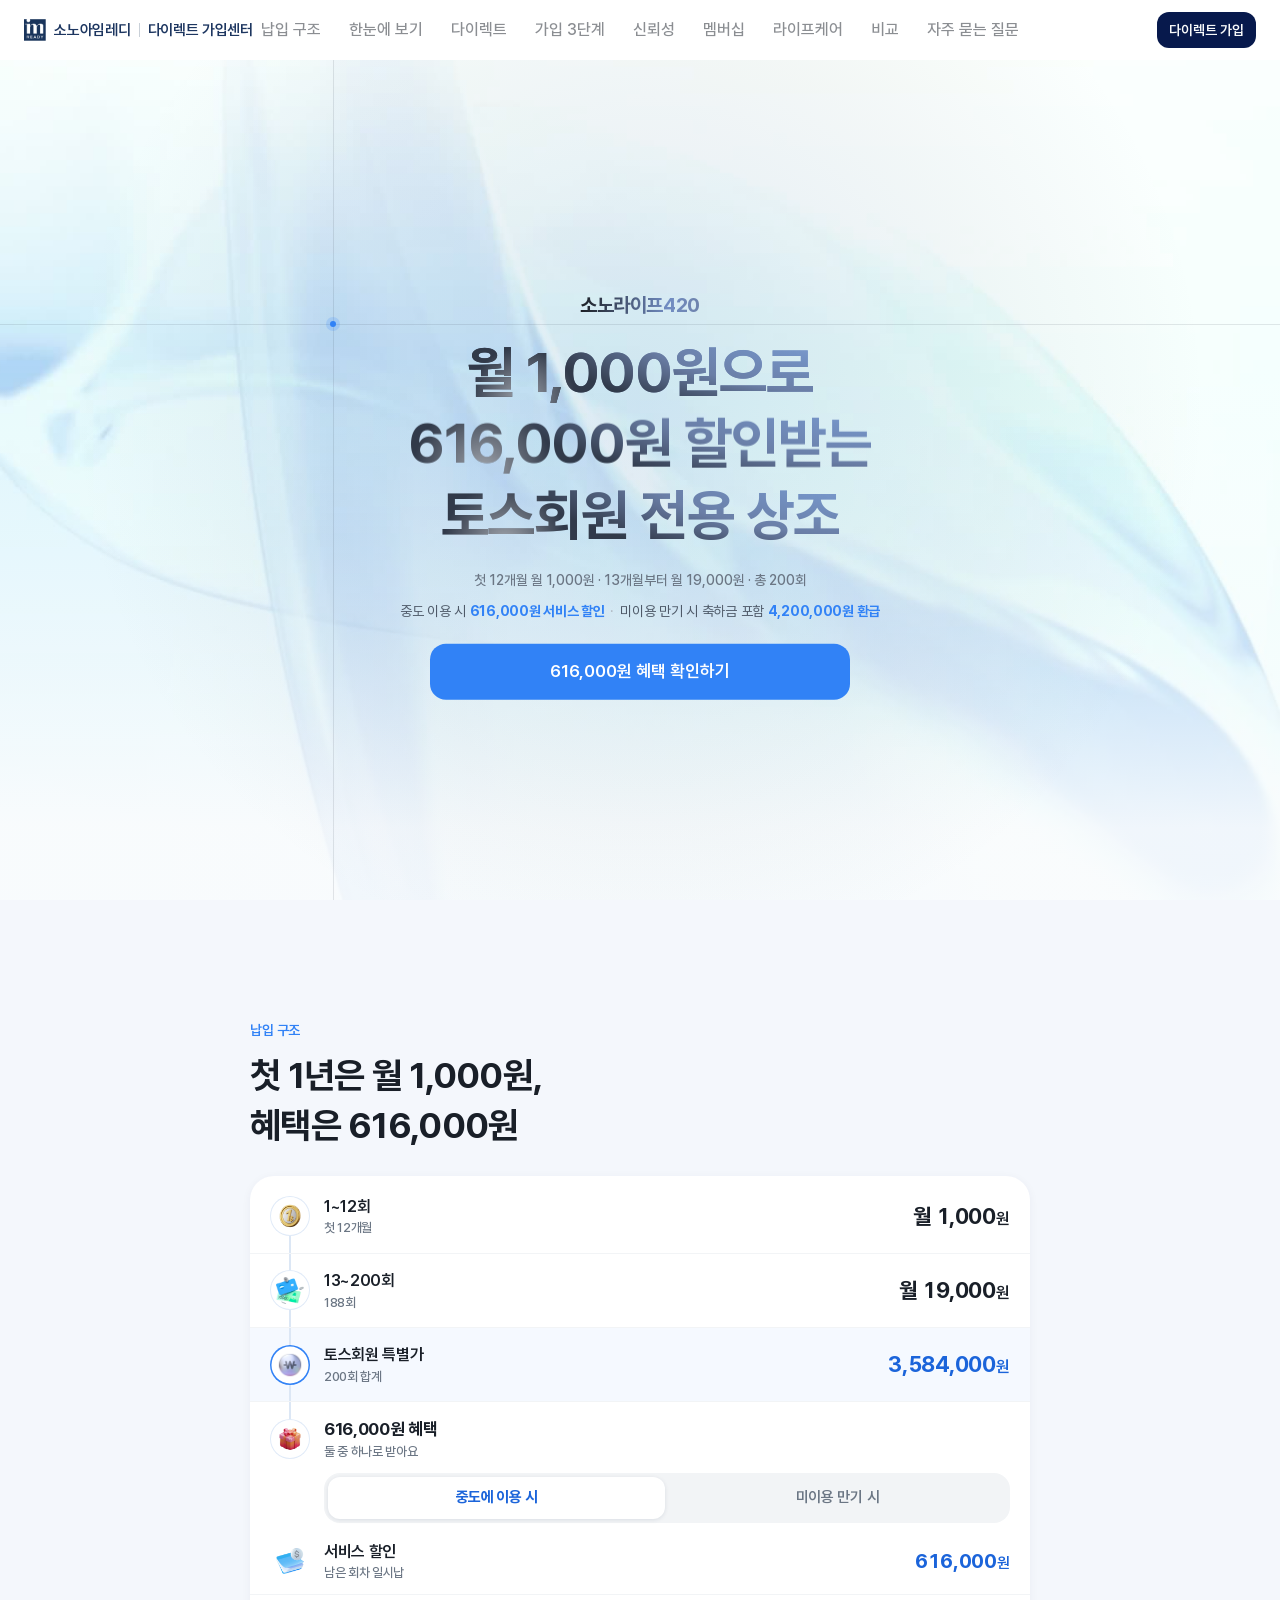
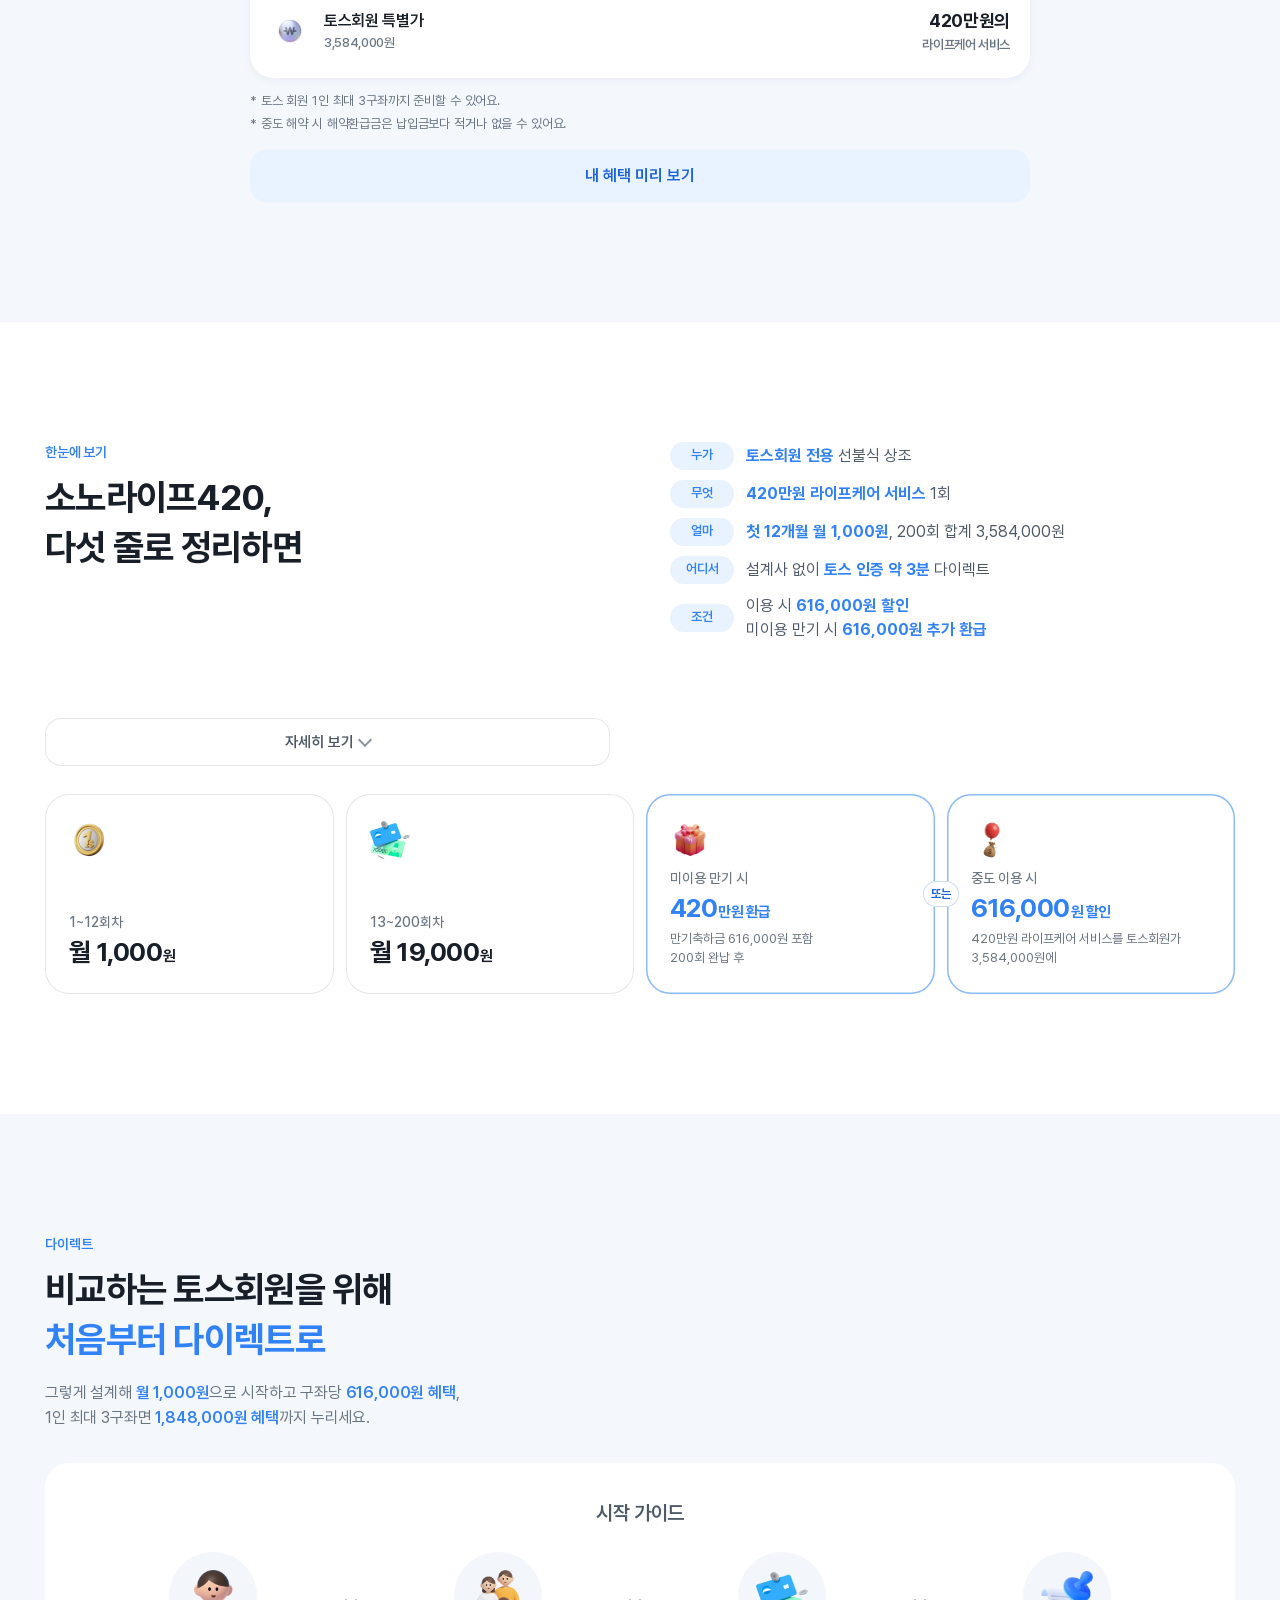
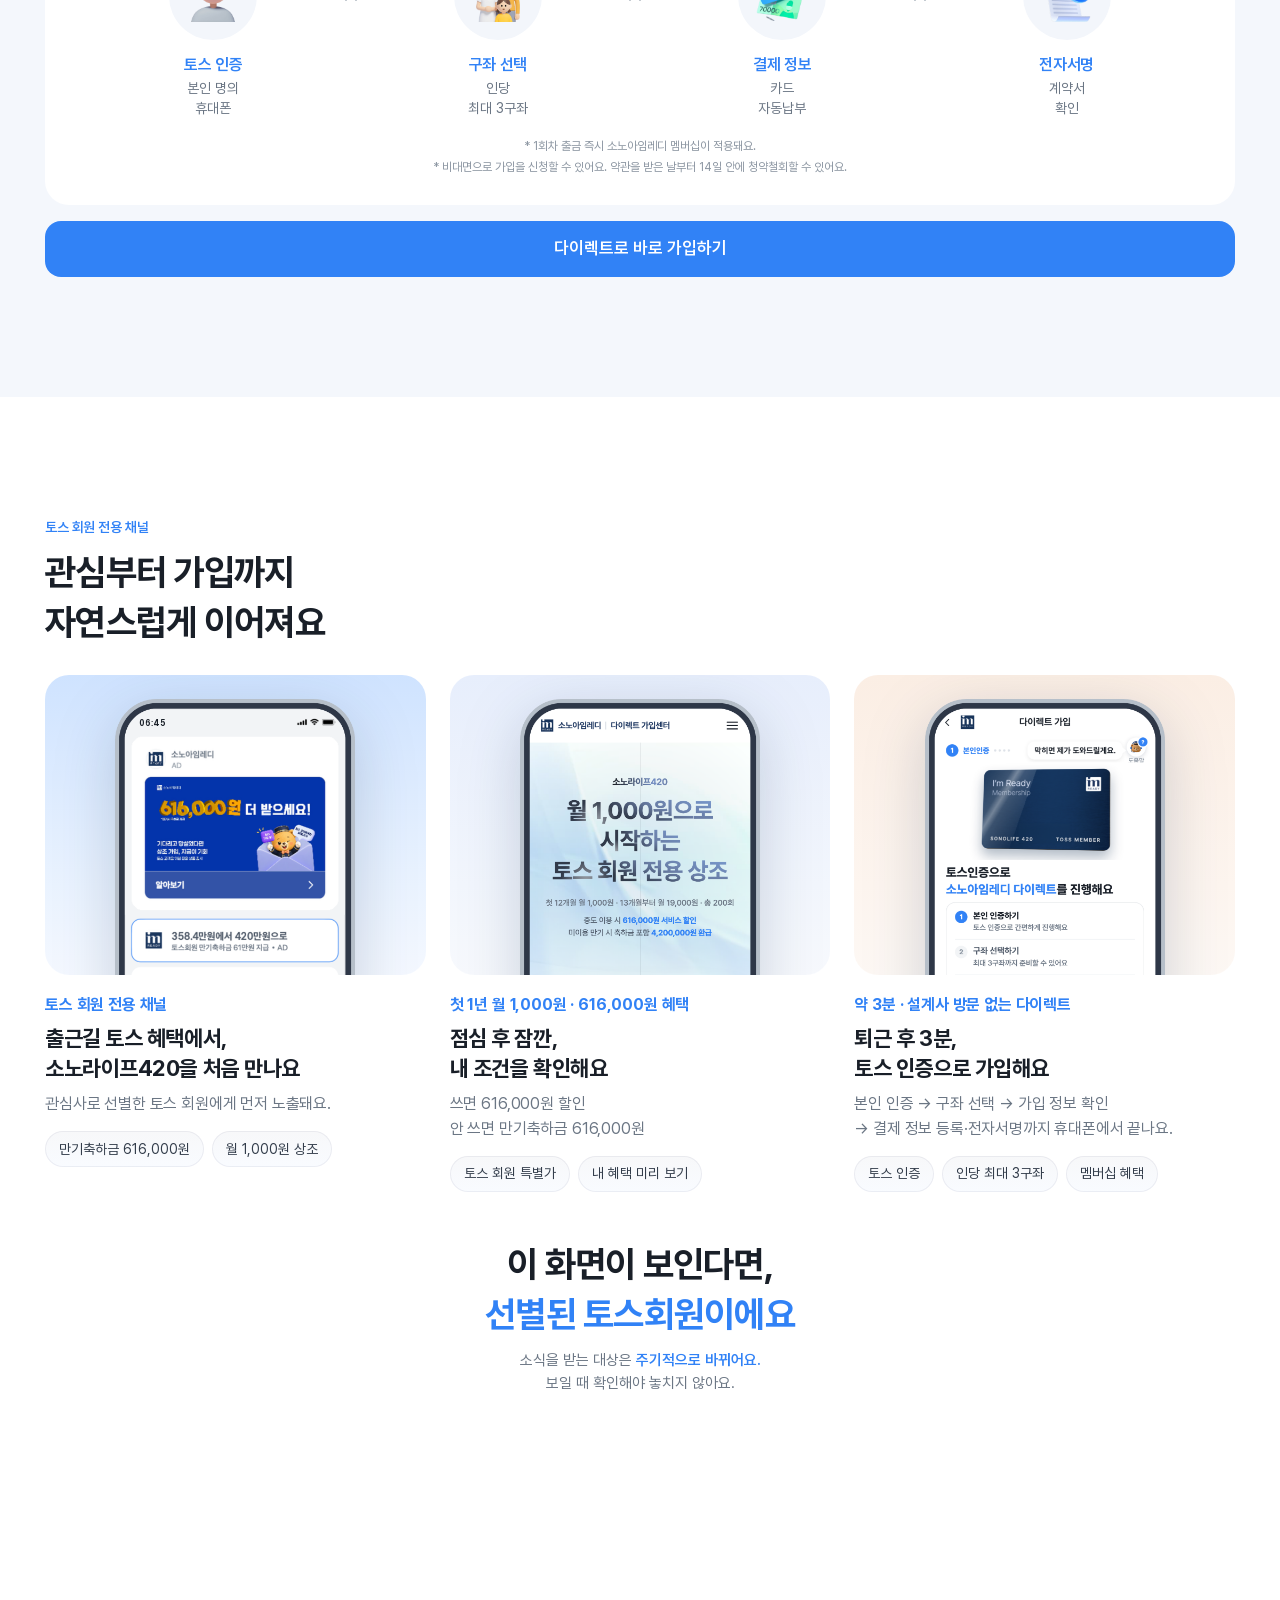
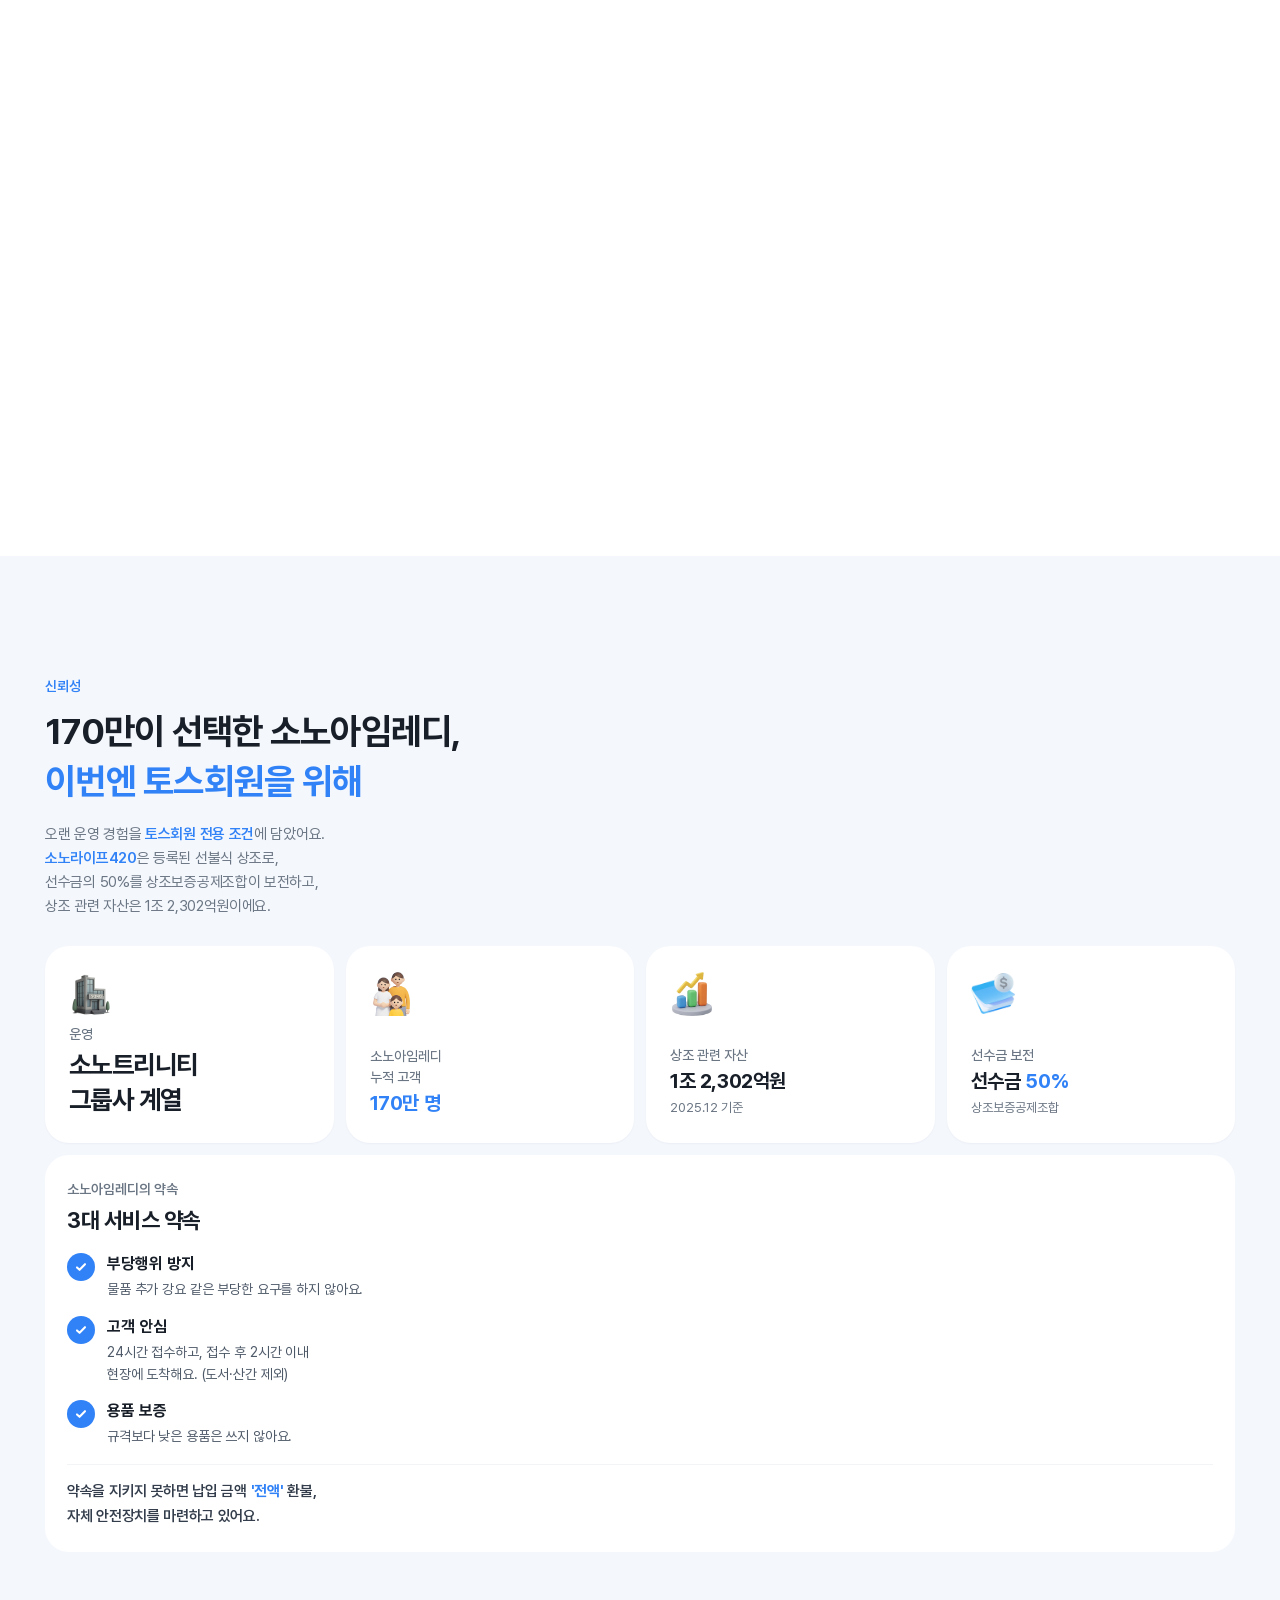
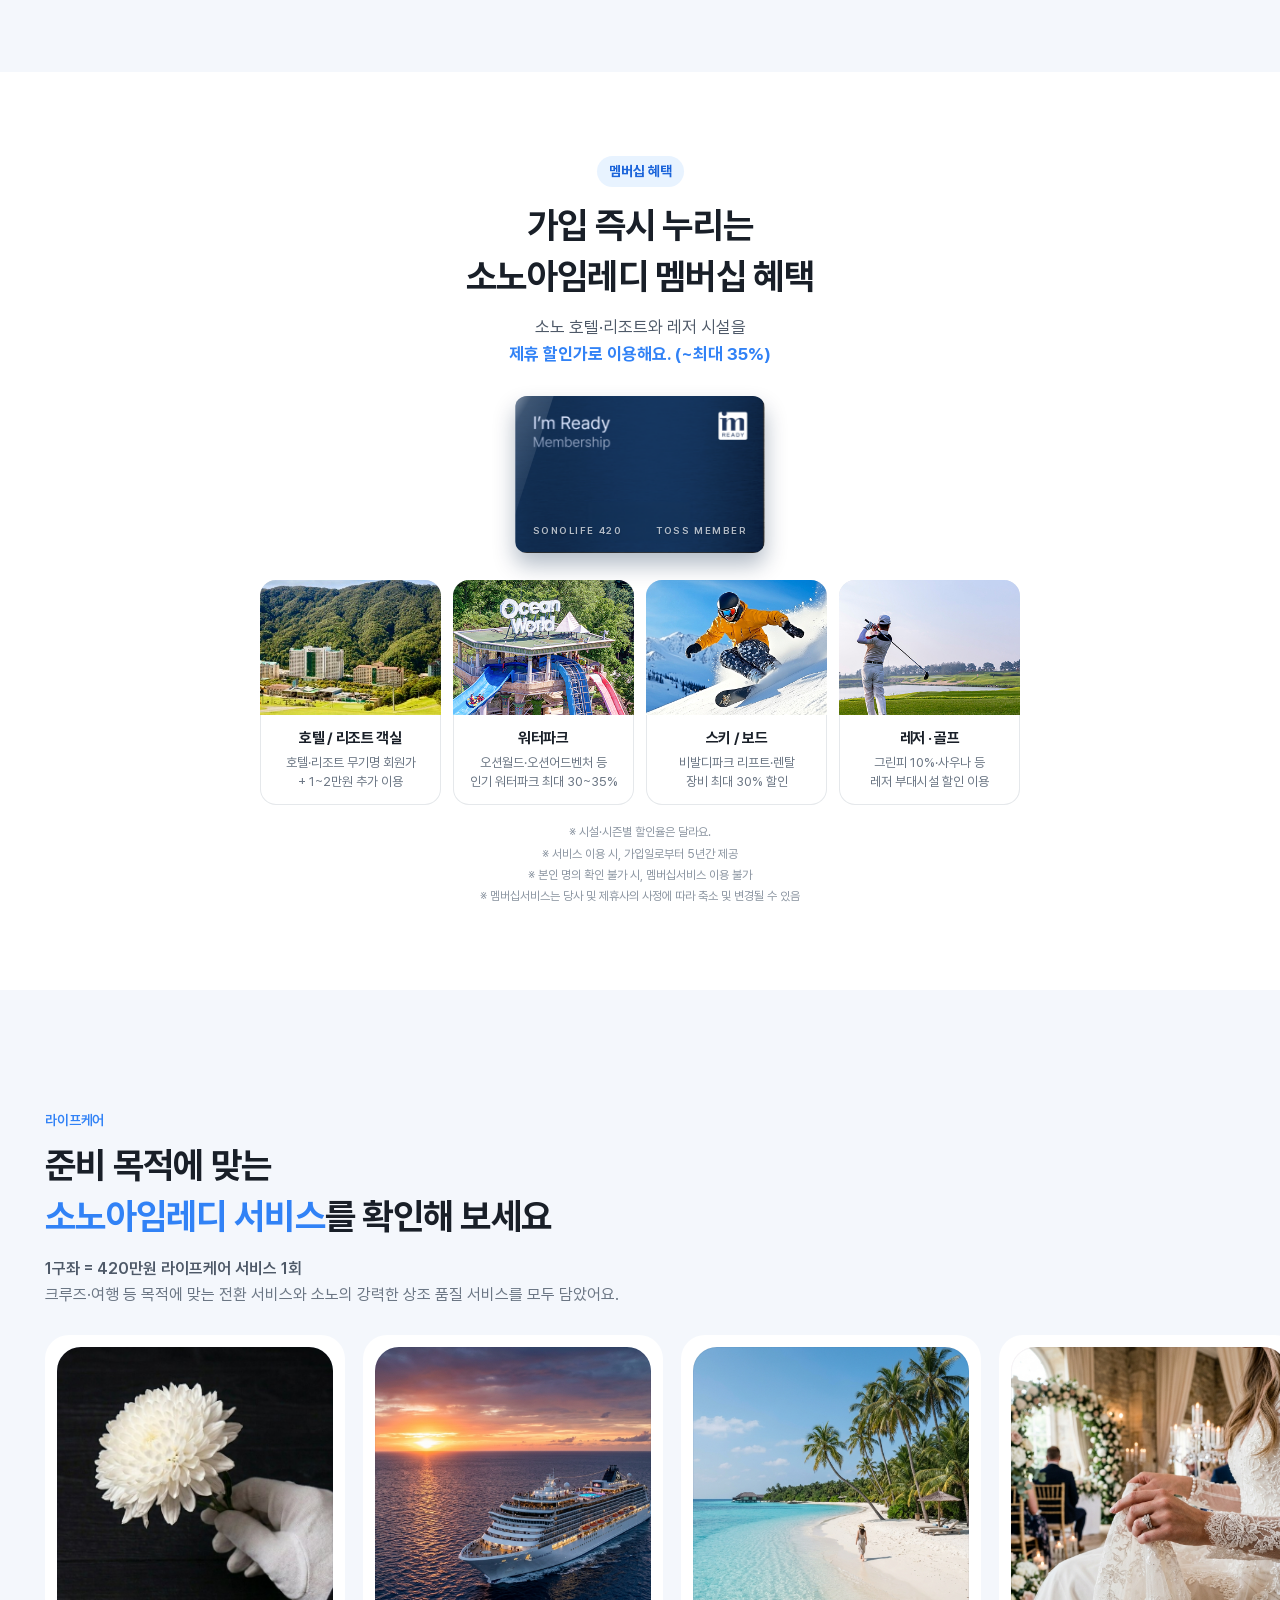
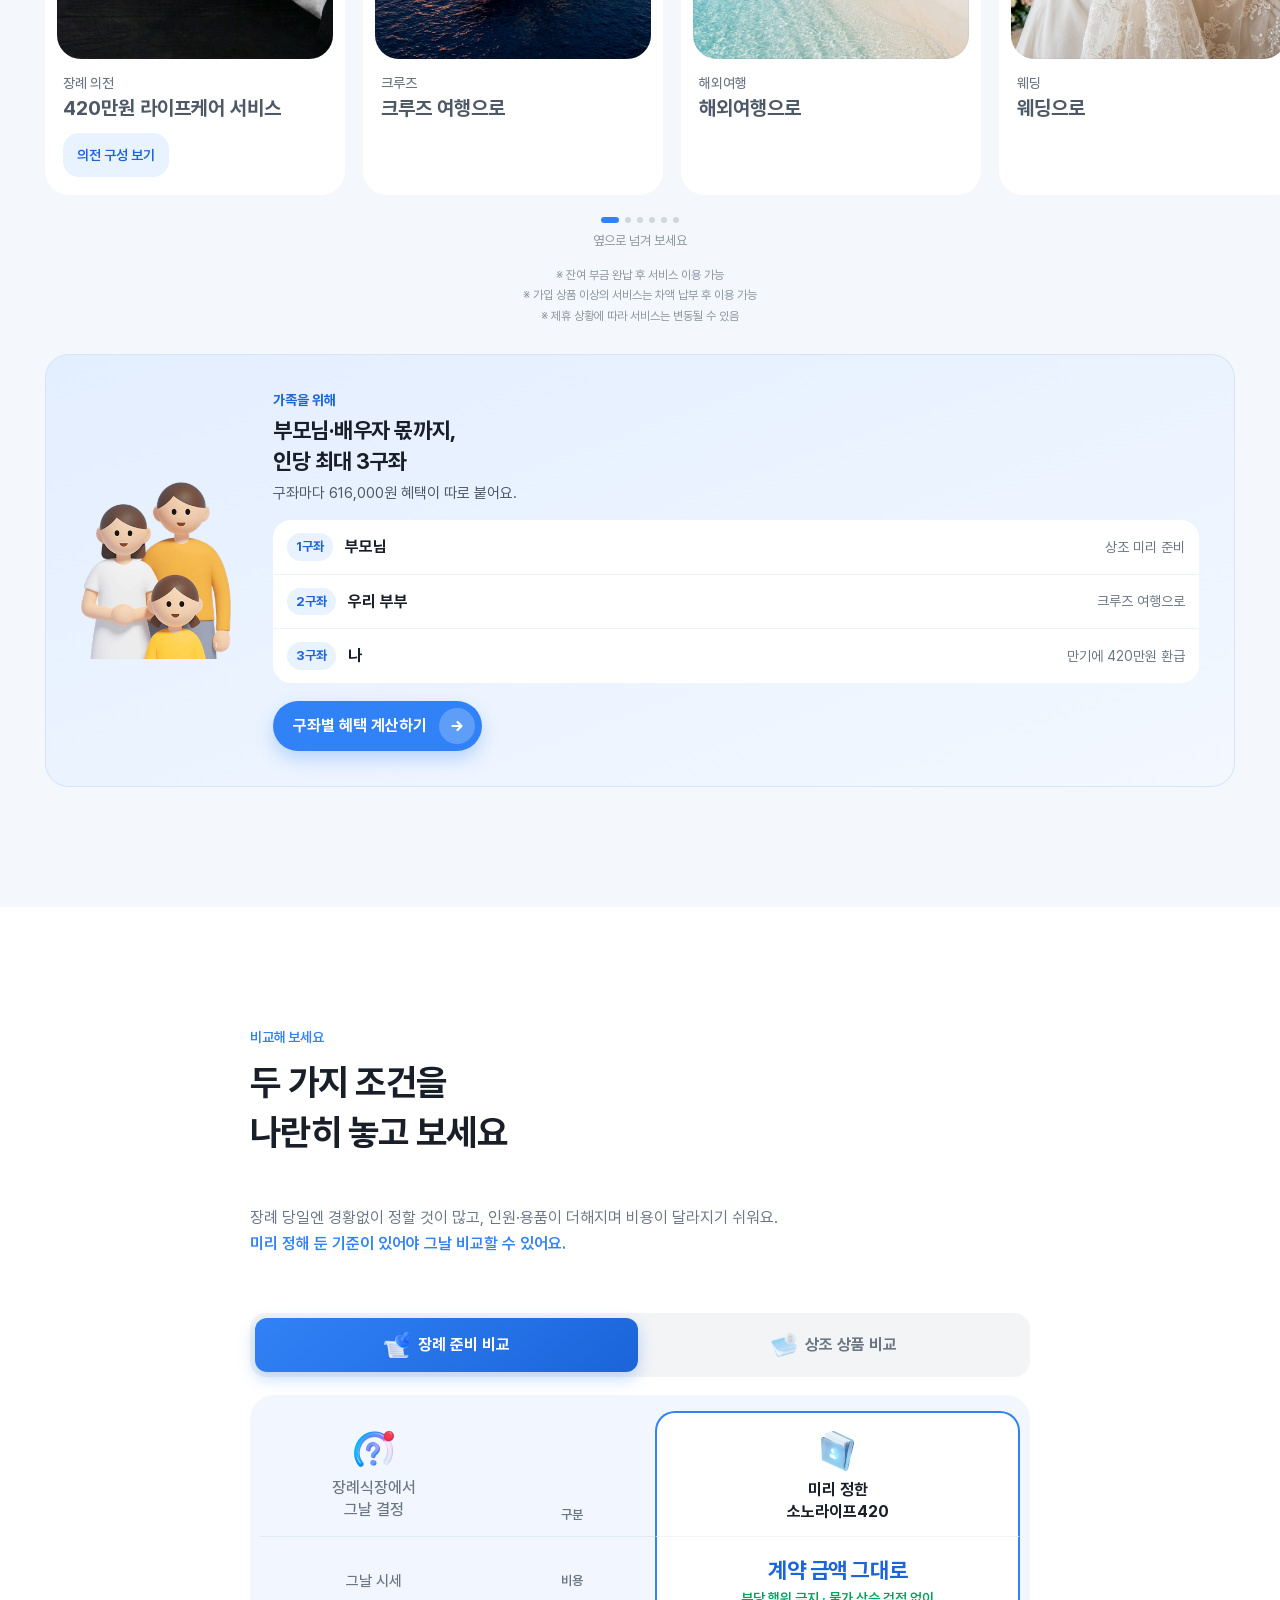
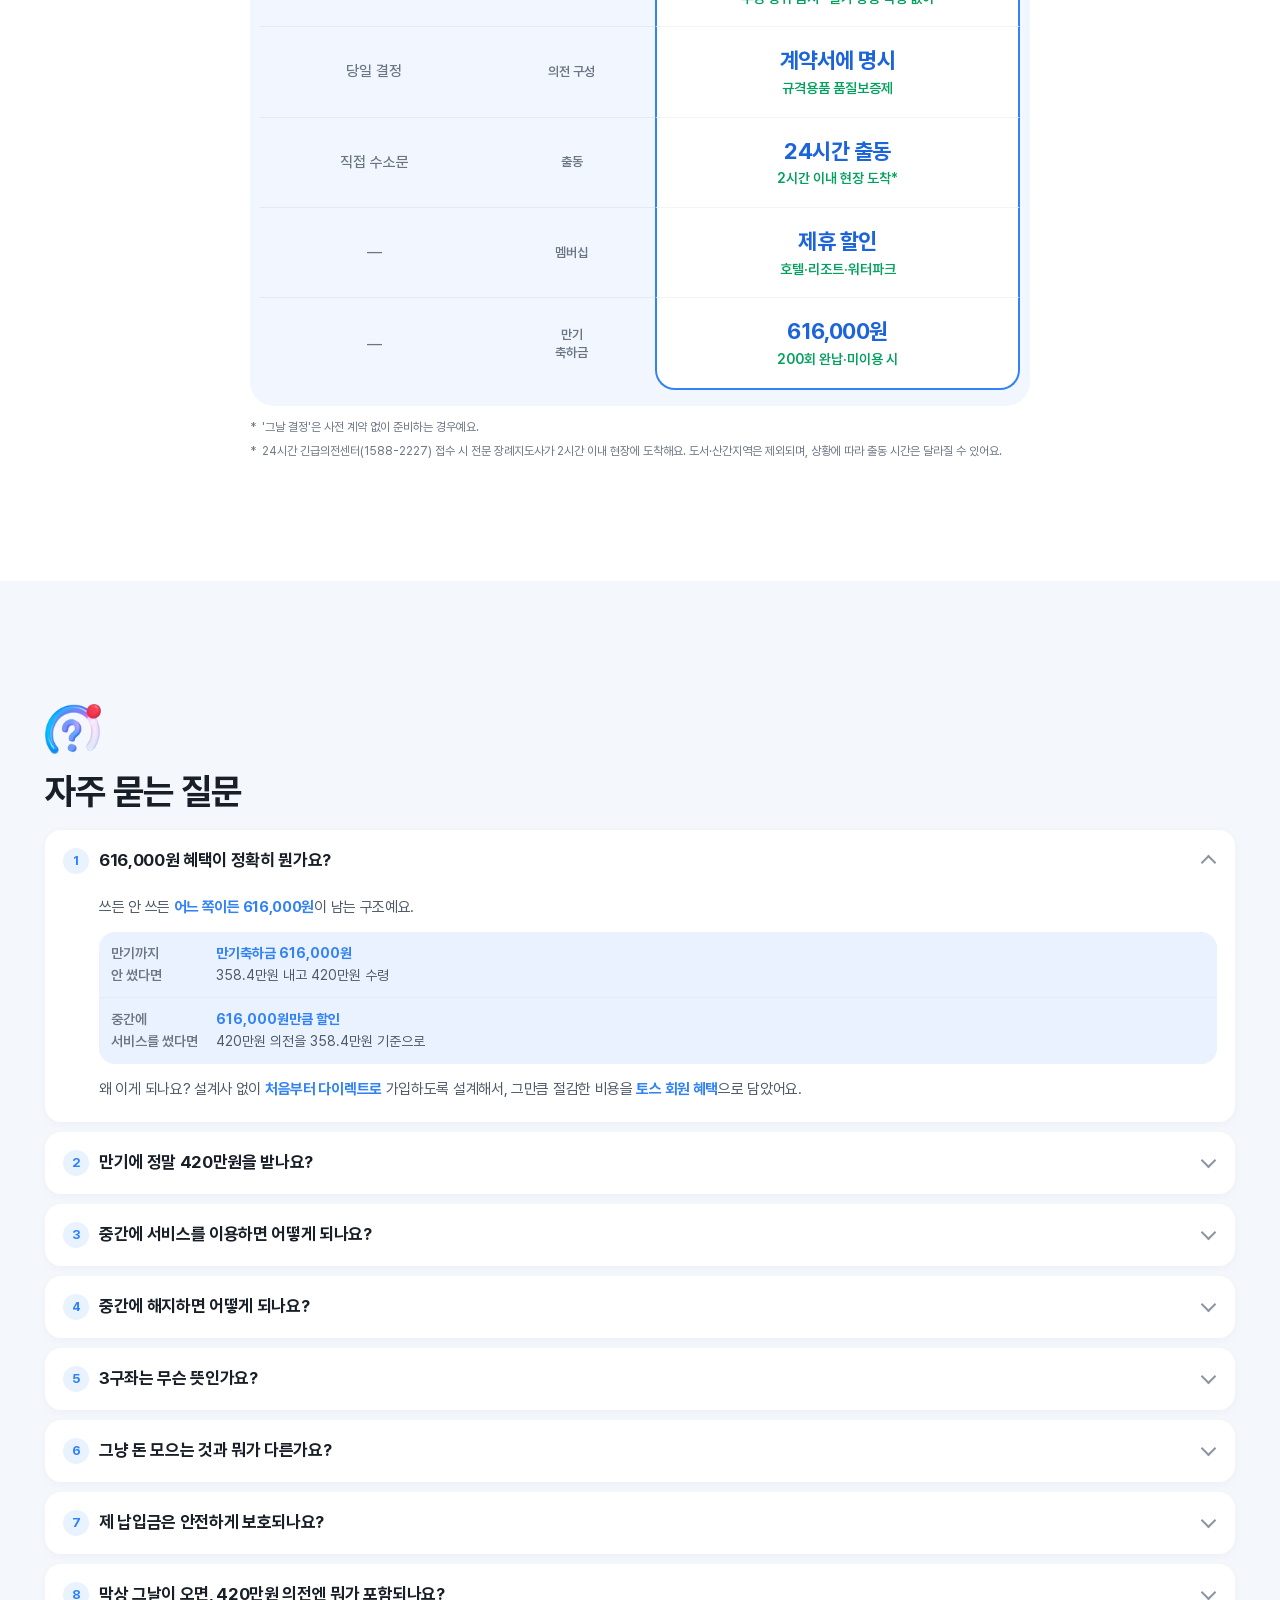
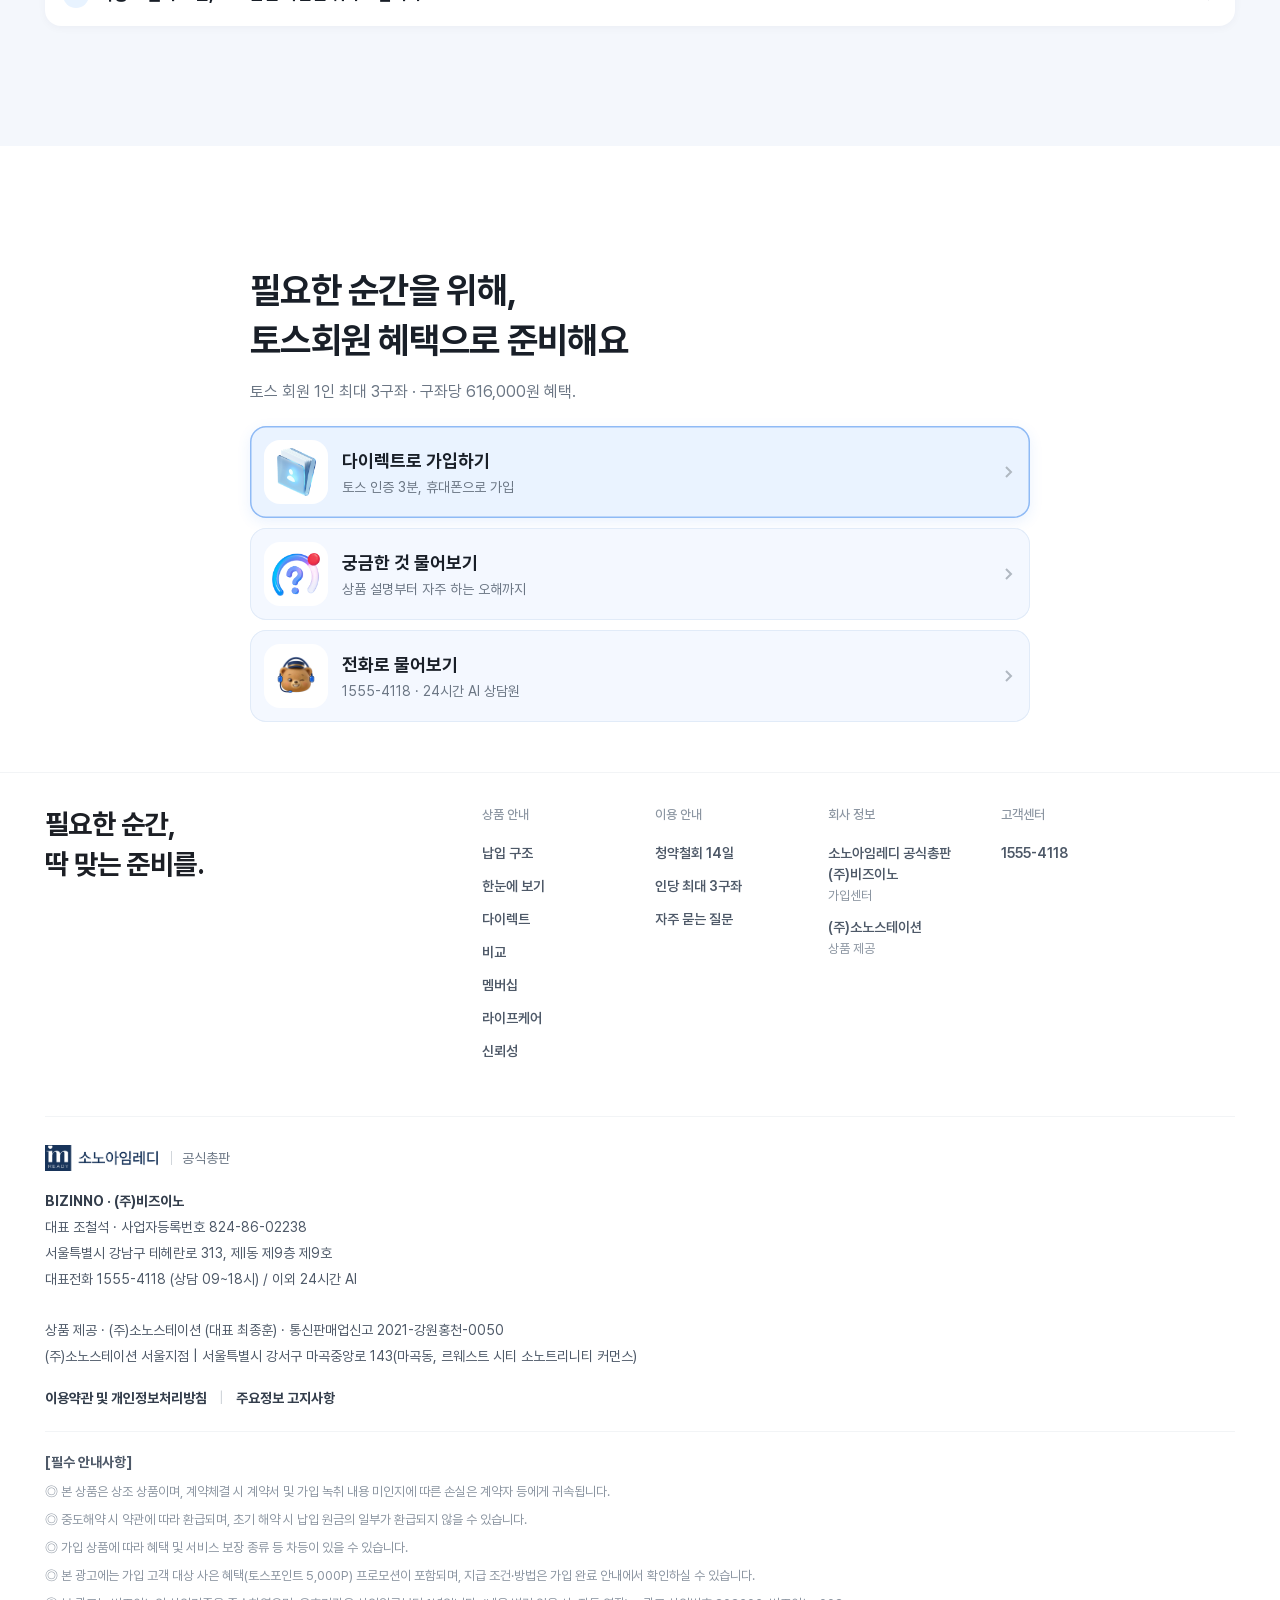
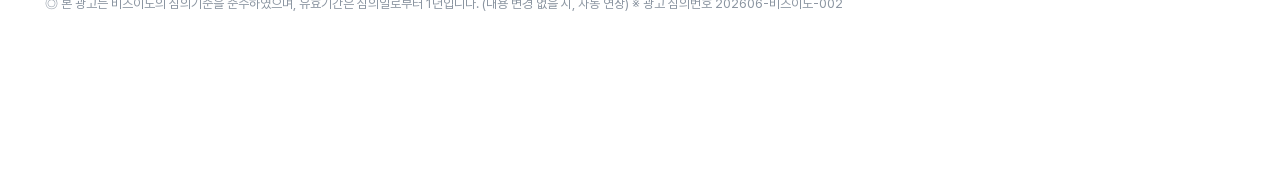
==== f/index.html @ 94752b71 "board: 법인 표기 (주)비즈이노로 정정" ====
<!DOCTYPE html>
<html lang="ko">
<head>
<meta charset="utf-8">
<meta name="viewport" content="width=device-width, initial-scale=1, viewport-fit=cover">
<title>월 1,000원으로 시작하는 토스 회원 전용 상조 | 소노라이프420</title>
<meta name="description" content="상품 금액 4,200,000원을 토스 회원 전용가 3,584,000원(200회 합계)으로. 첫 12개월 월 1,000원, 13개월부터 월 19,000원(188회), 총 200회. 서비스 이용 시 420만원 라이프케어 서비스, 200회 완납 후 미이용 만기 시 만기축하금 616,000원(구좌당). 소노트리니티그룹사 계열 소노아임레디.">
<meta property="og:type" content="website">
<meta property="og:locale" content="ko_KR">
<meta property="og:site_name" content="소노라이프420">
<meta property="og:title" content="월 1,000원으로 시작하는 토스 회원 전용 상조 | 소노라이프420">
<meta property="og:description" content="첫 12개월 월 1,000원, 13개월부터 월 19,000원(188회). 총 200회, 토스 회원 전용가 3,584,000원(200회 합계). 서비스 이용 시 420만원 라이프케어, 200회 완납 후 미이용 만기 시 616,000원 축하금(구좌당).">
<meta property="og:image" content="assets/hero_poster.jpg">
<meta name="theme-color" content="#ffffff">
<link rel="preload" href="assets/fonts/font-r.woff2" as="font" type="font/woff2" crossorigin>
<link rel="preload" href="assets/fonts/font-b.woff2" as="font" type="font/woff2" crossorigin>
<link rel="preload" href="assets/hero_poster.jpg" as="image" fetchpriority="high">
<script type="application/ld+json">{
 "@context": "https://schema.org",
 "@graph": [
  {
   "@type": "Organization",
   "name": "(주)비즈이노",
   "alternateName": "소노아임레디 공식총판",
   "telephone": "+82-1555-4118"
  },
  {
   "@type": "Product",
   "name": "소노라이프420",
   "brand": {
    "@type": "Brand",
    "name": "소노아임레디"
   },
   "category": "선불식 상조 서비스",
   "description": "토스 회원 전용 비대면 다이렉트 상조. 상품 금액 4,200,000원, 토스 회원 전용가 3,584,000원(200회 합계, 첫 12개월 월 1,000원, 13개월부터 월 19,000원 188회, 총 200회). 서비스 이용 시 420만원 라이프케어 서비스, 200회 완납 후 미이용 만기 시 만기축하금 616,000원(구좌당)."
  },
  {
   "@type": "FAQPage",
   "mainEntity": [
    {
     "@type": "Question",
     "name": "616,000원 혜택이 정확히 뭔가요?",
     "acceptedAnswer": {
      "@type": "Answer",
      "text": "쓰든 안 쓰든 어느 쪽이든 616,000원 이 남는 구조예요. 만기까지 안 썼다면 만기축하금 616,000원 358.4만원 내고 420만원 수령 중간에 서비스를 썼다면 616,000원만큼 할인 420만원 의전을 358.4만원 기준으로 왜 이게 되나요? 설계사 없이 처음부터 다이렉트로 가입하도록 설계해서, 그만큼 절감한 비용을 토스 회원 혜택 으로 담았어요."
     }
    },
    {
     "@type": "Question",
     "name": "만기에 정말 420만원을 받나요?",
     "acceptedAnswer": {
      "@type": "Answer",
      "text": "200개월 만기 시 실납입 358만 4천원 → 420만원 이 약관에 명시된 금액이에요. 서비스 미사용 시 만기에 420만원 그대로 돌려받습니다. 첫 12개월 월 1,000원 이후 188개월 월 19,000원 실제 납입액 358만 4천원 만기 수령액 420만원"
     }
    },
    {
     "@type": "Question",
     "name": "중간에 서비스를 이용하면 어떻게 되나요?",
     "acceptedAnswer": {
      "@type": "Answer",
      "text": "토스 회원 전용가 3,584,000원 의 남은 회차를 일시납하고 420만원 라이프케어 서비스 를 그대로 이용해요. 필요에 맞게 크루즈·해외여행 등으로도 전환 할 수 있어요."
     }
    },
    {
     "@type": "Question",
     "name": "중간에 해지하면 어떻게 되나요?",
     "acceptedAnswer": {
      "@type": "Answer",
      "text": "약관 받은 날부터 14일 안에 청약철회 할 수 있어요. 그 뒤 해약하면 약관의 해약환급금 기준을 따르고, 해약환급금이 납입금보다 적거나 초기 에는 없을 수도 있어요."
     }
    },
    {
     "@type": "Question",
     "name": "3구좌는 무슨 뜻인가요?",
     "acceptedAnswer": {
      "@type": "Answer",
      "text": "토스 회원 1인이 최대 3구좌 까지 준비할 수 있어요. 1구좌마다 420만원 라이프케어 서비스 1회 , 미이용 만기 시 축하금 포함 420만원 환급 이에요. 1구좌 부모님 장례 서비스로 이용 2구좌 부부 크루즈 여행으로 전환 3구좌 만기까지 쓸 일이 없다면? 만기 420만원 환급 선택 본인·배우자·직계존비속·회원이 지정한 분이 이용할 수 있고, 가족·지인에게 자유롭게 양도 할 수 있어요."
     }
    },
    {
     "@type": "Question",
     "name": "그냥 돈 모으는 것과 뭐가 다른가요?",
     "acceptedAnswer": {
      "@type": "Answer",
      "text": "돈만 모으면 그날에 돈만 남아요. 소노아임레디는 막상 그날이 오면 장례지도사가 출동해 진행을 함께 맡고 , 납입액은 만기에 420만원으로 돌아옵니다. 핵심은 돌려받는 금액이 아니라 언제 올지 모르는 미래에 대한 준비 예요. 차곡차곡 모으면서 만기 때 돌려받을 수도 있고, 그 사이 갑자기 장례가 찾아올 경우 미리 준비한 서비스로 해결할 수 있다는 점이 가장 큰 차이입니다."
     }
    },
    {
     "@type": "Question",
     "name": "제 납입금은 안전하게 보호되나요?",
     "acceptedAnswer": {
      "@type": "Answer",
      "text": "비발디파크·오션월드 를 보유한 국내 대표 레저기업 소노트리니티그룹 의 서비스 노하우를 바탕으로 설립된 소노스테이션은, 현재 170만 명이 선택한 토탈 라이프케어 서비스 브랜드 '소노아임레디'를 운영하고 있어요. 소노아임레디 상품을 가입하면 소노아임레디 멤버십 혜택 을 제공받으실 수 있어요. 납입금은 상조보증공제조합이 선수금의 50% 를 보전하고, 상조 관련 자산은 1조 2,302억원 이에요."
     }
    },
    {
     "@type": "Question",
     "name": "막상 그날이 오면, 420만원 의전엔 뭐가 포함되나요?",
     "acceptedAnswer": {
      "@type": "Answer",
      "text": "1588-2227 (24시 장례 접수센터) 로 전화 한 통이면 돼요. 전문 장례지도사가 2시간 이내 출동 해 의전 도우미와 함께 진행을 맡아요. 경황 없을 때 절차를 대신 정리 해 드려요. 장례에 필요한 인력·용품·차량이 기본 포함 이에요. 인력 장례지도사 (진행 1명, 입관지원 1명) · 도우미 4명 · 승무원 2명 관·수의 오동나무 45mm · 대마 수의 차량 고인 전용 리무진 · 유가족 버스 왕복 200km 빈소·입관 용품 일체 · 현대식 상복 10벌 · 일회용품 150인분 따로 준비하러 다닐 일이 없게 구성돼 있어요. 장례식장 대여료·식대·화장 비용은 별도예요. 이용 시기에 따라 일부 구 성은 달라질 수 있어요."
     }
    }
   ]
  }
 ]
}</script>
<style>
@font-face{font-family:Pretendard;font-weight:400;font-display:swap;src:local("Pretendard Regular"),local("Pretendard-Regular"),url(assets/fonts/font-r.woff2) format("woff2")}
@font-face{font-family:Pretendard;font-weight:500;font-display:swap;src:local("Pretendard Medium"),local("Pretendard-Medium"),url(assets/fonts/font-m.woff2) format("woff2")}
@font-face{font-family:Pretendard;font-weight:600;font-display:swap;src:local("Pretendard SemiBold"),local("Pretendard-SemiBold"),url(assets/fonts/font-sb.woff2) format("woff2")}
@font-face{font-family:Pretendard;font-weight:700;font-display:swap;src:local("Pretendard Bold"),local("Pretendard-Bold"),url(assets/fonts/font-b.woff2) format("woff2")}
:root{
  --bg:#ffffff; --band:#f5f5f5; --hero:#fcfcfd; --card:#f2f4f7; --line:#e5e8eb; --line2:#f2f4f6;
  --t0:#212529; --t1:#1a1f29; --t1d:#1c1f25; --t2:#333d4b; --t2b:#333840; --t3:#727780; --t4:#6b7684; --t5:#191f28; --flink:#4e535c; --muted:#8b95a1;
  --blue:#3182f6; --blue2:#e8f3ff; --blue3:#f3f6fb; --navy:#022047; --navy2:#07194c;
  --pad:20px; --max:1190px;
  --h1:42px; --h2:32px; --h2s:24px; --h3:20px;
}
@property --gx{syntax:'<percentage>';inherits:false;initial-value:16%}
@property --gy{syntax:'<percentage>';inherits:false;initial-value:89%}
*{box-sizing:border-box;margin:0;padding:0}
html{scroll-behavior:smooth;-webkit-text-size-adjust:none}
body{font-family:Pretendard,"Apple SD Gothic Neo","Noto Sans KR",sans-serif;background:var(--bg);color:var(--t0);font-size:16px;line-height:1.5;letter-spacing:0;word-break:keep-all;overflow-x:hidden}
img{display:block;max-width:100.0%;height:auto}
a{color:inherit;text-decoration:none}
button,input,select{font:inherit;color:inherit;background:none;border:0}
button{cursor:pointer}
ul{list-style:none}
[hidden]{display:none!important}
h1{font-size:var(--h1);line-height:1.28;letter-spacing:-0.02em;font-weight:700}
h2{font-size:var(--h2);line-height:1.4;letter-spacing:-0.02em;font-weight:700;color:rgba(26,31,41,.89)}
h2.g,.ttl.g{background:linear-gradient(92.78deg,#1c1f25 .77%,#69748b 136.56%);-webkit-background-clip:text;background-clip:text;color:transparent;width:fit-content}
.ttl{font-size:var(--h2);line-height:1.4;letter-spacing:-0.02em;font-weight:700;color:rgba(26,31,41,.89)}
h3{font-size:var(--h3);line-height:1.48;letter-spacing:-0.02em;font-weight:600;color:var(--t2)}
.wrap{padding:0 var(--pad);max-width:calc(var(--max) + var(--pad)*2);margin:0 auto}
.sub{color:var(--t3);font-size:16px}
.eyebrow{font-size:16px;font-weight:500;color:var(--t2);margin-bottom:12px}
.chip{display:inline-flex;align-items:center;font-size:14px;font-weight:500;letter-spacing:-0.01em;color:var(--t5);background:rgba(13,25,74,.04);border-radius:40px;padding:6px 12px}
.tag{display:inline-flex;align-items:center;height:38px;font-size:16px;color:var(--t0);border:1px solid rgba(7,25,76,.05);background:linear-gradient(rgba(7,25,76,.04),rgba(102,159,255,.04));backdrop-filter:blur(4px);-webkit-backdrop-filter:blur(4px);border-radius:52px;padding:0 10px}
.tags{display:flex;flex-wrap:wrap;gap:8px;margin-top:20px}
.def{margin-top:14px;font-size:16px;color:var(--t4);line-height:1.6;max-width:640px}
.def b{color:var(--t2);font-weight:600}
.fn{margin-top:14px;font-size:12px;color:var(--muted);line-height:1.6}
.axis{font-size:14px;font-weight:600;color:var(--blue);letter-spacing:-0.01em;margin-bottom:10px;display:flex;align-items:center;gap:8px}
.axis i{display:inline-grid;place-items:center;width:22px;height:22px;border-radius:50%;background:var(--blue2);font-size:12px;font-style:normal}
.btn{display:inline-flex;align-items:center;gap:10px;height:48px;padding:0 8px 0 18px;border-radius:136px;background:rgba(2,32,71,.05);border:1px solid rgba(0,23,51,.02);backdrop-filter:blur(10px);-webkit-backdrop-filter:blur(10px);color:rgba(2,9,19,.91);font-weight:600;font-size:16px;white-space:nowrap;transition:background-color .2s;cursor:pointer}
.btn:hover{background:rgba(0,27,55,.1)}
.btn .roll{position:relative;display:block;overflow:hidden;height:26px;line-height:26px}
.btn .roll .a,.btn .roll .b{display:block;transition:transform .35s cubic-bezier(.2,.7,.2,1),opacity .35s}
.btn .roll .b{position:absolute;inset:0;transform:translateY(16px);opacity:0}
.btn:hover .roll .a{transform:translateY(-16px);opacity:0}.btn:hover .roll .b{transform:none;opacity:1}
.btn .arr{width:32px;height:32px;border-radius:50%;background:var(--t5);display:grid;place-items:center;flex:0 0 32px}
.btn .arr svg{width:14px;height:14px}
.btn-sm{display:inline-flex;align-items:center;height:36px;padding:5px 12px;border-radius:12px;background:var(--navy2);color:#f9fafb;font-size:14px;font-weight:600;white-space:nowrap}
.link{display:inline-flex;align-items:center;gap:6px;font-size:15px;font-weight:600;color:var(--t2);height:48px;padding:0 6px}
.link svg{width:14px;height:14px}
.hd{position:fixed;top:0;left:0;right:0;height:60px;background:#fff;z-index:10000;transition:transform .3s,background-color .3s}
.hd .in{position:relative;height:60px;display:flex;align-items:center;justify-content:space-between;padding:0 12px 0 20px}
.hd .logo img{height:22px;width:auto}
.hd nav{display:none;position:absolute;left:50%;top:0;height:60px;transform:translateX(-50%);align-items:center;gap:28px}
.hd nav a{font-size:16px;font-weight:500;color:var(--t5);opacity:.5;transition:opacity .2s;white-space:nowrap}
.hd nav a:hover,.hd nav a.on{opacity:1}
.hd .right{display:flex;align-items:center;gap:8px}
.hd .btn-sm{display:none}
.burger{width:40px;height:40px;display:grid;place-items:center}
.burger span{display:block;width:20px;height:2px;background:var(--t5);border-radius:2px;position:relative}
.burger span::before,.burger span::after{content:"";position:absolute;left:0;width:20px;height:2px;background:var(--t5);border-radius:2px}
.burger span::before{top:-6px}.burger span::after{top:6px}
.menu{position:fixed;inset:0;background:rgba(255,255,255,.8);backdrop-filter:blur(20px);-webkit-backdrop-filter:blur(20px);z-index:9999;padding:84px var(--pad) 0;display:none}
.menu.open{display:block}
.menu a{display:flex;align-items:center;height:56px;padding:11px 0;font-size:24px;font-weight:600;color:var(--t5)}
.menu .btn-sm{display:inline-flex;margin-top:24px}
.hero{position:relative;height:100vh;height:100svh;min-height:720px;background:var(--hero);overflow:hidden;text-align:center}
.hero .bg{position:absolute;inset:0;z-index:0}
.hero .bg img,.hero .bg video{position:absolute;inset:0;width:100.0%;height:100.0%;object-fit:cover;object-position:50% 45%}
.hero .bg video{z-index:1}
.hero .bg::after{content:"";position:absolute;inset:0;z-index:2;background:radial-gradient(circle at 50% 45%,rgba(114,141,195,.18) 0,rgba(105,116,139,.06) 45%,rgba(255,255,255,0) 70%),linear-gradient(180deg,rgba(255,255,255,.1),rgba(255,255,255,0) 40%,rgba(252,252,253,.9) 92%)}
.hero .hair{position:absolute;inset:0;z-index:1;pointer-events:none}
.hero .hair i{position:absolute;background:rgba(49,58,74,.12)}
.hero .hair .v{left:50%;top:0;bottom:0;width:1px}
.hero .hair .h{left:0;right:0;top:53%;height:1px}
.hero .hair b{position:absolute;left:50%;top:53%;width:6px;height:6px;margin:-3px 0 0 -3px;border-radius:50%;background:var(--blue);box-shadow:0 0 0 4px rgba(49,130,246,.18)}
.hero .in{position:absolute;left:0;right:0;top:14%;z-index:2;padding:0 var(--pad)}
.hero .eyebrow{display:inline-block;font-size:16px;font-weight:700;letter-spacing:-0.02em;line-height:1.48;margin-bottom:12px;background:linear-gradient(91deg,#1c1f25 .77%,#728dc3 73.24%,#69748b 136.56%);-webkit-background-clip:text;background-clip:text;color:transparent}
.hero h1 span,.hero .h1 span{display:block;width:fit-content;margin:0 auto;white-space:nowrap;
  background:radial-gradient(circle at var(--gx) var(--gy),rgba(255,255,255,.55) 0,rgba(255,255,255,0) 18%),radial-gradient(101.39% 149.85% at 120.27% -21.34%,#94b4e6 0,#7492c4 40%,#6a7ea6 70%,#313a4a);
  -webkit-background-clip:text;background-clip:text;color:transparent;animation:glide 6s cubic-bezier(.45,.05,.55,.95) infinite alternate}
@keyframes glide{to{--gx:84%;--gy:12%}}
.hero .sub{margin-top:16px;color:#4e5968;font-size:15px;font-weight:500}
.hero .sub b{color:var(--t1);font-weight:700}
.hero h1 .row,.hero .h1 .row{display:contents}
.ai{position:fixed;left:50%;bottom:96px;transform:translateX(-50%);z-index:9100;width:calc(100.0% - 32px);max-width:420px;border-radius:28px;background:rgba(255,255,255,.55);backdrop-filter:blur(30px);-webkit-backdrop-filter:blur(30px);box-shadow:rgba(190,205,236,.5) 0 -10px 80px,0 0 0 1px rgba(255,255,255,.75) inset;padding:16px 16px 14px;transition:opacity .3s,transform .3s,padding .3s,border-radius .3s}
.ai .top{display:flex;align-items:center;gap:10px}
.ai .face{width:36px;height:36px;border-radius:50%;flex:0 0 36px;box-shadow:0 2px 8px rgba(2,32,71,.14)}
.ai .ttl2{flex:1;font-size:13px;font-weight:600;color:var(--t3);white-space:nowrap;letter-spacing:-0.01em}
.ai .fold{width:32px;height:32px;border-radius:50%;display:grid;place-items:center;background:rgba(2,32,71,.05);flex:0 0 32px;transition:transform .3s}
.ai .fold svg{width:14px;height:14px}
.ai .q{margin-top:12px;font-size:18px;font-weight:700;color:var(--t1);letter-spacing:-0.02em;line-height:1.4}
.ai .inp{margin-top:10px;height:40px;border-radius:12px;background:rgba(255,255,255,.72);border:1px solid rgba(2,32,71,.08);display:flex;align-items:center;gap:8px;padding:0 12px}
.ai .inp svg{width:16px;height:16px;flex:0 0 16px}
.ai .inp input{flex:1;height:100.0%;font-size:14px;color:var(--t5);outline:0}
.ai .inp input::placeholder{color:var(--muted)}
.ai .chips{display:flex;flex-wrap:nowrap;gap:8px;margin-top:10px;overflow-x:auto;scrollbar-width:none;margin-left:-16px;margin-right:-16px;padding:0 16px 2px}
.ai .chips::-webkit-scrollbar{display:none}
.ai .chips button{height:36px;padding:0 14px;border-radius:40px;font-size:14px;font-weight:500;letter-spacing:-0.01em;color:var(--t5);background:rgba(255,255,255,.82);border:1px solid rgba(7,25,76,.06);transition:background-color .2s,box-shadow .2s;white-space:nowrap}
.ai .chips button:hover{background:#fff;box-shadow:0 2px 8px rgba(2,32,71,.08)}
.ai .chips button.dim{display:none}
.ai .none{display:none;font-size:13px;color:var(--muted);margin-top:10px}
.ai.mini{width:auto;max-width:none;padding:6px 12px 6px 6px;border-radius:40px;bottom:88px;cursor:pointer}
.ai.mini .q,.ai.mini .inp,.ai.mini .chips,.ai.mini .none{display:none}
.ai.mini .fold{transform:rotate(180deg)}
.ai.hide{opacity:0;transform:translate(-50%,20px);pointer-events:none}
.bubble{position:fixed;right:16px;bottom:88px;z-index:9150;width:56px;height:56px;border-radius:50%;background:var(--blue);box-shadow:0 8px 24px rgba(49,130,246,.35),0 0 0 1px rgba(255,255,255,.6) inset;display:grid;place-items:center;transition:opacity .25s,transform .25s}
.bubble svg{width:26px;height:26px}
.bubble .bf{position:absolute;left:-6px;top:-6px;width:26px;height:26px;border-radius:50%;box-shadow:0 2px 6px rgba(2,32,71,.2);background:#fff}
.bubble .bl{position:absolute;right:66px;top:50%;transform:translateY(-50%);white-space:nowrap;background:#fff;color:var(--t5);font-size:13px;font-weight:600;padding:8px 12px;border-radius:14px 14px 4px 14px;box-shadow:0 6px 20px rgba(2,32,71,.12);display:none}
.bubble:hover{transform:scale(1.05)}
.bubble.hide,body.ai-open .bubble{opacity:0;pointer-events:none}
body.flow-open .bubble,body.flow-open .ai,body.flow-open .fab{opacity:0;pointer-events:none}
.fab{position:fixed;left:50%;bottom:20px;transform:translateX(-50%);z-index:9000;display:flex;align-items:center;gap:6px;height:58px;padding:8px 8px 8px 10px;border-radius:40px;
  background:linear-gradient(rgba(255,255,255,.82),rgba(255,255,255,.7));box-shadow:rgba(190,205,236,.5) 0 -10px 80px,0 1px 2px rgba(2,32,71,.06),0 0 0 1px rgba(255,255,255,.6) inset;backdrop-filter:blur(100px);-webkit-backdrop-filter:blur(100px);transition:opacity .25s,transform .25s;white-space:nowrap}
.fab .ic{width:40px;height:40px;border-radius:50%;background:radial-gradient(circle at 35% 30%,#ffffff 0,#dbe8ff 35%,#9fc2ff 70%,#7aa9f7);box-shadow:rgb(205,226,255) -1px 2px 7px;flex:0 0 40px}
.fab button{height:42px;padding:0 14px;border-radius:40px;font-size:15px;font-weight:500;color:rgba(24,31,43,.6);transition:background-color .2s,color .2s}
.fab button.on{background:#fff;color:var(--t5);font-weight:600;box-shadow:0 2px 8px rgba(2,32,71,.08)}
.fab.hide{opacity:0;transform:translate(-50%,20px);pointer-events:none}
section{padding:84px 0}
.band{background:var(--band)}
.sec-h{margin-bottom:32px}
.sec-h .sub{margin-top:12px}
.track[hidden]{display:none}
.summary{padding-top:64px}
.sumlist{margin-top:20px;display:grid;gap:10px}
.sumlist li{display:grid;grid-template-columns:64px 1fr;gap:12px;align-items:start;font-size:15px;line-height:1.6;color:var(--t2)}
.sumlist li b{display:inline-flex;align-items:center;justify-content:center;height:28px;border-radius:40px;background:var(--blue2);color:var(--blue);font-size:13px;font-weight:600}
.stats4{display:grid;grid-template-columns:repeat(2,minmax(0,1fr));gap:10px;margin-top:28px}
.stat{background:var(--blue3);border-radius:20px;padding:20px 18px;min-height:120px;display:flex;flex-direction:column;justify-content:space-between}
.stat small{font-size:13px;font-weight:500;color:var(--t4)}
.stat strong{display:block;margin-top:10px;font-size:26px;line-height:1.2;letter-spacing:-0.03em;color:var(--blue);font-weight:700;font-variant-numeric:tabular-nums;overflow-wrap:anywhere}
.stat strong em{font-style:normal;font-size:15px;font-weight:600;margin-left:2px}
.stat span{margin-top:6px;font-size:12px;color:var(--muted)}
.tbl-wrap{overflow-x:auto;margin:20px calc(var(--pad)*-1) 0;padding:0 var(--pad)}
.tbl{width:100.0%;border-collapse:collapse;min-width:320px;font-size:14px;color:var(--t2);background:#fff;border-radius:20px;overflow:hidden}
.tbl th,.tbl td{padding:14px 12px;text-align:left;border-bottom:1px solid var(--line2);vertical-align:top;line-height:1.5}
.tbl th{font-weight:600;color:var(--t4);background:var(--blue3);font-size:13px}
.tbl td.n{text-align:right;font-variant-numeric:tabular-nums;white-space:nowrap}
.tbl tr.hl td{background:var(--blue2);color:var(--t5);font-weight:600}
.tbl tr.sum td{font-weight:700;color:var(--t5);border-bottom:0}
.tbl .ok{color:var(--blue);font-weight:600;white-space:nowrap}
.tbl .no{color:var(--muted);white-space:nowrap}
.cmp{width:100.0%;border-collapse:collapse;table-layout:fixed;min-width:340px;font-size:13px;background:#fff;border-radius:24px;overflow:hidden}
.cmp th{padding:18px 8px 14px;text-align:center;font-size:14px;font-weight:700;color:var(--blue);background:var(--blue2);vertical-align:bottom}
.cmp th.mid{color:var(--t3);font-weight:500;font-size:12px;width:76px}
.cmp th.l{color:var(--t3)}
.cmp th img{width:64px;height:64px;object-fit:contain;margin:0 auto 10px}
.cmp td{padding:14px 10px;text-align:center;border-bottom:1px solid var(--line2);color:var(--t2);line-height:1.5;vertical-align:middle}
.cmp td.mid{color:var(--t3);font-size:12px;font-weight:500}
.cmp td.r{color:var(--t5);font-weight:600}
.cmp tr:last-child td{border-bottom:0}
.quote{margin-top:20px;background:#fff;border-radius:24px;padding:22px 20px;display:grid;gap:10px}
.quote p{font-size:15px;color:var(--t2);line-height:1.6}
.quote p b{color:var(--blue);font-weight:700}
.quote q{display:block;font-size:14px;color:var(--t4);padding-left:12px;border-left:2px solid var(--line)}
.story .slide{display:grid;gap:28px;margin-bottom:64px}
.story .stats{display:flex;flex-wrap:wrap;gap:6px 0;margin-top:14px;font-size:12px;color:var(--t0)}
.story .stats li+li::before{content:"·";margin:0 6px;color:#b0b8c1}
.tiles{display:grid;grid-template-columns:repeat(2,minmax(0,1fr));gap:12px}
.tile{background:#fff;border-radius:28px;padding:22px;min-height:150px;display:flex;flex-direction:column;justify-content:space-between}
.tile small{font-size:14px;color:var(--t3);font-weight:500}
.tile strong{font-size:20px;letter-spacing:-0.02em;color:var(--t1);line-height:1.28;overflow-wrap:anywhere}
.tile strong em{font-style:normal;color:var(--blue)}
.tile .n{display:inline-grid;place-items:center;width:28px;height:28px;border-radius:50%;background:rgba(13,25,74,.05);font-size:13px;font-weight:600;color:var(--t2);margin-bottom:10px}
.tile .ti{width:40px;height:40px;object-fit:contain;margin-bottom:8px}
.tile small,.tile strong{display:block}
.tile strong{margin-top:2px}
.panel{position:relative;overflow:hidden;margin:0 calc(var(--pad)*-1);padding:40px var(--pad) 20px;min-height:560px;color:#fff}
.panel .pbg{position:absolute;inset:0;z-index:0}
.panel .pbg img{width:100.0%;height:100.0%;object-fit:cover;object-position:70% 50%}
.panel .pbg::after{content:"";position:absolute;inset:0;background:radial-gradient(circle at 30% 30%,rgba(114,141,195,.55) 0,rgba(105,116,139,.26) 60%),linear-gradient(180deg,rgba(40,50,80,.15),rgba(40,50,80,.35))}
.panel h3.big{position:relative;z-index:1;color:#fff;font-size:30px;font-weight:700;line-height:1.3}
.panel .p{position:relative;z-index:1;margin-top:10px;font-size:15px;color:rgba(255,255,255,.82)}
.panel .mascot{position:absolute;right:12px;top:20px;z-index:1;width:104px;height:auto;filter:drop-shadow(0 12px 24px rgba(2,32,71,.25))}
.panel h3.big,.panel .p{max-width:calc(100.0% - 112px)}
.feat{position:relative;z-index:1;display:grid;gap:12px;margin-top:150px}
.feat li{background:rgba(255,255,255,.6);backdrop-filter:blur(30px);-webkit-backdrop-filter:blur(30px);border:1px solid rgba(156,156,156,.12);border-radius:36px;padding:22px;color:var(--t5)}
.feat h4{margin-top:16px;color:var(--t5);font-weight:700;font-size:20px;line-height:1.48;letter-spacing:-0.02em}
.feat p{margin-top:8px;font-size:16px;color:var(--t4)}
.feat li .fi{width:44px;height:44px;object-fit:contain;margin-bottom:12px}
.feat .big2{font-size:24px;color:var(--blue);font-weight:700;display:block;margin-top:6px;letter-spacing:-0.02em}
.guide{margin-top:28px;background:#fff;border-radius:28px;padding:28px 16px 24px}
.guide ol{list-style:none;display:grid;grid-template-columns:repeat(5,minmax(0,1fr));gap:4px;position:relative}
.guide li{text-align:center;position:relative}
.guide .circ{width:56px;height:56px;border-radius:50%;background:var(--blue3);display:grid;place-items:center;margin:0 auto}
.guide .circ img{width:34px;height:34px;object-fit:contain}
.guide li+li::before{content:"· ·";position:absolute;left:-10px;top:24px;font-size:12px;color:#b0b8c1;letter-spacing:1px;line-height:1}
.guide b{display:block;margin-top:10px;font-size:12px;font-weight:600;color:var(--blue);line-height:1.35;letter-spacing:-0.02em}
.guide small{display:block;font-size:11px;color:var(--muted);margin-top:3px}
.guide .note{margin-top:18px;font-size:12px;color:var(--muted);text-align:center}
.family{padding-top:0}
.fcard{position:relative;overflow:hidden;background:#fff;border:1px solid var(--line2);border-radius:32px;padding:28px 22px;box-shadow:0 20px 60px rgba(2,32,71,.06)}
.fcard .fi{width:72px;height:72px;object-fit:contain;margin-bottom:16px}
.fcard .pts{margin-top:20px;display:grid;gap:12px}
.fcard .pts li{display:grid;grid-template-columns:auto 1fr;gap:10px;font-size:15px;color:var(--t4);line-height:1.5}
.fcard .pts li b{color:var(--t2);font-weight:600;white-space:nowrap}
.fcard .btn{margin-top:24px}
.fcard .mascot{display:none}
.fcard h3{font-size:26px;line-height:1.3;letter-spacing:-0.02em;color:var(--t1);font-weight:700}
.journey .steps{display:grid;gap:60px}
.pcard{background:var(--card);border-radius:32px;height:260px;overflow:hidden;display:flex;justify-content:center;position:relative}
.pcard img{width:244px;height:auto;flex:0 0 244px;filter:drop-shadow(0 12px 24px rgba(2,32,71,.12))}
.step .time{display:none;font-size:16px;color:var(--t0);margin-bottom:12px}
.step h3{margin-top:24px;font-weight:600}
.step p{margin-top:8px;color:var(--t3)}
.sticky-phone{display:none}
.rail{display:flex;gap:16px;overflow-x:auto;scroll-snap-type:x mandatory;padding:0 var(--pad) 8px;margin:0 calc(var(--pad)*-1);-webkit-overflow-scrolling:touch;scrollbar-width:none;cursor:grab;touch-action:pan-y}
.rail.drag{cursor:grabbing;scroll-snap-type:none}
.rail::-webkit-scrollbar{display:none}
.rcard{flex:0 0 240px;scroll-snap-align:start;background:#fff;border-radius:28px;padding:8px 8px 14px;display:flex;flex-direction:column;user-select:none}
.rcard .art{border-radius:20px;aspect-ratio:224/253;display:grid;place-items:center;margin-bottom:14px;position:relative}
.rcard .art svg{width:72px;height:72px}
.rcard .art img{position:absolute;inset:0;width:100.0%;height:100.0%;object-fit:cover;border-radius:20px}
.rcard .art::after{content:"";position:absolute;inset:0;border-radius:20px;box-shadow:0 0 0 1px rgba(2,32,71,.04) inset;pointer-events:none}
.rcard .tx{padding:0 6px}
.rcard small{display:block;font-size:14px;font-weight:500;color:var(--t3);white-space:nowrap}
.rcard .row{display:flex;align-items:center;justify-content:space-between;gap:8px}
.rcard strong{font-size:18px;font-weight:600;color:var(--t2b);line-height:1.6;white-space:nowrap}
.rcard .go{width:36px;height:36px;border-radius:50%;background:var(--card);display:grid;place-items:center;flex:0 0 36px}
.rcard .go svg{width:14px;height:14px}
.a1{background:#eaf2ff}.a2{background:#e9f7ef}.a3{background:#fff4e5}.a4{background:#e8f4fb}.a5{background:#fdeef2}.a6{background:#f0efff}
.rcard.pick{cursor:pointer}
.rcard.pick .go{display:none}
.rcard.pick .chk{position:absolute;top:12px;right:12px;width:26px;height:26px;border-radius:50%;border:1.5px solid rgba(2,32,71,.18);background:#fff;display:grid;place-items:center;color:transparent}
.rcard.pick .chk svg{width:14px;height:14px}
.rcard.pick.sel{box-shadow:0 0 0 2px var(--blue) inset}
.rcard.pick.sel .chk{background:var(--blue);border-color:var(--blue);color:#fff}
.member .visual{position:relative;height:300px;margin-bottom:28px}
.mcard{position:absolute;background:#fff;border-radius:22px;box-shadow:0 12px 40px rgba(2,32,71,.10);padding:20px}
.mcard.a{left:0;top:0;width:78%;height:220px}
.mcard.b{right:0;bottom:0;width:56%;height:150px}
.mcard small{font-size:13px;color:var(--t3);font-weight:500}
.mcard strong{display:block;font-size:26px;color:var(--t1);letter-spacing:-0.02em;margin-top:6px;line-height:1.28}
.mcard p{font-size:14px;color:var(--t3);margin-top:8px}
.mcard ul{margin-top:18px;display:flex;flex-wrap:wrap;gap:8px 14px;font-size:14px;color:var(--t2)}
.mcard ul li::before{content:"";display:inline-block;width:8px;height:8px;border-radius:50%;background:var(--blue);margin-right:8px;vertical-align:1px}
.mcard.photo{overflow:hidden;color:#fff}
.mcard.photo img{position:absolute;inset:0;width:100.0%;height:100.0%;object-fit:cover;z-index:0}
.mcard.photo::after{content:"";position:absolute;inset:0;background:linear-gradient(180deg,rgba(2,32,71,.15),rgba(2,32,71,.62));z-index:1}
.mcard.photo small,.mcard.photo strong,.mcard.photo p,.mcard.photo ul{position:relative;z-index:2;color:#fff}
.mcard.photo small{color:rgba(255,255,255,.8)}.mcard.photo p{color:rgba(255,255,255,.85)}
.mcard.photo ul li::before{background:#fff}
.member .tx{padding:0 10px}
.member h3{font-size:var(--h2s);line-height:1.4;color:rgba(26,31,41,.89);font-weight:700}
.member .sub{margin-top:12px}
.struct .list{display:grid;gap:60px}
.case{transition:opacity .3s}
.case .meta{display:flex;align-items:center;gap:6px;font-size:16px;font-weight:400;color:var(--t0)}
.case .meta i{width:24px;height:24px;border-radius:50%;display:grid;place-items:center;background:var(--card);color:var(--t2);flex:0 0 24px}
.case .meta i svg{width:12px;height:12px}
.case h3{margin-top:8px}
.case p{margin-top:8px;font-size:16px;font-weight:400;color:var(--t4);white-space:pre-line}
.case .num{display:block;margin-top:2px;font-size:16px;font-weight:600;color:var(--blue)}
.case .pcard{height:380px;margin-bottom:24px;background:linear-gradient(#f2f4f7,#f9fafb)}
.case .pcard img{margin-top:28px}
.struct .btn{margin-top:40px}
.trust .tiles{margin-top:28px}
.trust .row2{display:grid;gap:12px;margin-top:12px}
.trust .wide{background:#fff;border-radius:28px;padding:22px;display:grid;grid-template-columns:40px 1fr;gap:14px;align-items:center}
.trust .wide img{width:40px;height:40px;object-fit:contain}
.trust .wide small{display:block;font-size:14px;color:var(--t3);font-weight:500}
.trust .wide strong{display:block;font-size:20px;letter-spacing:-0.02em;color:var(--t1);line-height:1.3}
.trust .wide strong em{font-style:normal;color:var(--blue)}
.faq .qa{display:grid;gap:12px;margin-top:8px}
.faq article{background:#fff;border-radius:24px;padding:22px 20px}
.faq h3{font-size:17px;display:grid;grid-template-columns:24px 1fr;gap:10px;align-items:start;color:var(--t5)}
.faq h3 i{display:inline-grid;place-items:center;width:24px;height:24px;border-radius:50%;background:var(--blue2);color:var(--blue);font-size:12px;font-style:normal;font-weight:700;margin-top:3px}
.faq p{margin-top:10px;padding-left:34px;font-size:15px;color:var(--t4);line-height:1.6}
.cta{position:relative;overflow:hidden}
.cta .sub{margin-top:10px;font-weight:500}
.res{display:grid;gap:0;margin:28px 0 0}
.res li{display:grid;grid-template-columns:83px 251px;gap:16px;align-items:center;padding:16px 0;border-top:1px solid var(--line2)}
.res .th{width:83px;height:83px;border-radius:12px;background:var(--card);display:grid;place-items:center;font-size:20px;font-weight:700;color:var(--navy);letter-spacing:-0.02em}
.res .th img{width:56px;height:56px;object-fit:contain}
.res h3{font-size:18px;color:var(--t5)}
.res p{font-size:14px;font-weight:500;color:var(--t3);margin-top:4px;white-space:pre-wrap}
.cta .b{margin-top:40px;display:flex;flex-wrap:wrap;gap:12px;align-items:center}
.cta .mascot{display:none}
.form{margin-top:28px;background:#fff;border:1px solid var(--line);border-radius:24px;padding:24px 20px}
.form .fhead{display:flex;align-items:center;gap:10px;margin-bottom:6px}
.form .fhead img{width:40px;height:40px;border-radius:50%}
.form .fhead span{font-size:14px;font-weight:600;color:var(--t2)}
.form label{display:block;font-size:14px;font-weight:500;color:var(--t3);margin:14px 0 6px}
.form label:first-child{margin-top:0}
.form input,.form select{width:100.0%;height:52px;border-radius:12px;background:var(--card);padding:0 16px;font-size:16px;color:var(--t5);appearance:none;-webkit-appearance:none}
.form input::placeholder{color:var(--muted)}
.form .sel-wrap{position:relative}
.form .sel-wrap::after{content:"";position:absolute;right:18px;top:22px;width:8px;height:8px;border-right:1.5px solid var(--muted);border-bottom:1.5px solid var(--muted);transform:rotate(45deg);pointer-events:none}
.form .picked{display:flex;flex-wrap:wrap;gap:6px;min-height:28px;font-size:14px;color:var(--t2)}
.form .picked span{background:rgba(13,25,74,.04);border-radius:40px;padding:4px 10px}
.form .picked .none{background:none;color:var(--muted);padding-left:0}
.form .notice{margin-top:16px;font-size:13px;line-height:1.55;color:var(--t4)}
.form .notice b{color:var(--t2);font-weight:600}
.form .acts{display:flex;flex-wrap:wrap;align-items:center;gap:8px 12px;margin-top:20px}
.form .msg{display:none;margin-top:12px;font-size:14px;color:var(--blue);font-weight:500}
.form .msg.show{display:block}
.fallback{margin-top:20px;padding:16px 18px;border-radius:16px;background:var(--card);font-size:14px;color:var(--t2);line-height:1.55}
.fallback button{color:var(--blue);font-weight:600;text-decoration:underline;text-underline-offset:3px}
footer{padding:64px 0 160px;border-top:1px solid var(--line2)}
footer .slogan{font-size:24px;line-height:1.4;color:var(--t1d);margin-bottom:40px;white-space:pre-line;font-weight:700;letter-spacing:-0.02em}
.fgrid details{border-bottom:1px solid var(--line2)}
.fgrid summary{list-style:none;display:flex;justify-content:space-between;align-items:center;padding:16px 0;font-size:16px;font-weight:400;color:var(--t0);cursor:pointer}
.fgrid summary::-webkit-details-marker{display:none}
.fgrid summary::after{content:"";width:8px;height:8px;border-right:1.5px solid var(--muted);border-bottom:1.5px solid var(--muted);transform:rotate(45deg);margin-right:6px;transition:transform .2s}
.fgrid details[open] summary::after{transform:rotate(-135deg)}
.fgrid ul{padding:0 0 12px}
.fgrid ul li{font-size:15px;font-weight:400;color:#4e5968;padding:6px 0}
.biz{margin-top:40px;font-size:14px;font-weight:500;color:var(--t3);line-height:1.6}
.biz p+p{margin-top:4px}
.legal{display:flex;flex-wrap:wrap;gap:8px 24px;margin-top:24px;font-size:14px;font-weight:500;letter-spacing:-0.02em;color:var(--t3)}
.copy{margin-top:24px;font-size:14px;color:var(--muted)}
.toast{position:fixed;left:50%;bottom:150px;transform:translate(-50%,10px);z-index:13000;background:rgba(25,31,40,.92);color:#fff;font-size:14px;font-weight:500;padding:12px 18px;border-radius:14px;opacity:0;pointer-events:none;transition:opacity .25s,transform .25s;white-space:nowrap}
.toast.show{opacity:1;transform:translate(-50%,0)}
.flow{position:fixed;inset:0;z-index:12000;background:#fff}
.flow .fbox{position:relative;height:100.0%;display:flex;flex-direction:column;overflow:hidden;background:#fff}
.fhd{height:56px;flex:0 0 56px;display:flex;align-items:center;justify-content:space-between;padding:0 8px}
.fhd button{width:40px;height:40px;border-radius:50%;display:grid;place-items:center;transition:background-color .2s}
.fhd button:hover{background:rgba(2,32,71,.05)}
.fhd svg{width:22px;height:22px}
.fhd .fstep-lb{font-size:13px;font-weight:500;color:var(--muted)}
.fbody{flex:1;overflow-y:auto;padding:8px 20px 24px;-webkit-overflow-scrolling:touch}
.fbody .fh{font-size:22px;font-weight:700;line-height:1.4;letter-spacing:-0.02em;color:var(--t5)}
.fbody .fsub{margin-top:8px;font-size:15px;color:var(--t4);line-height:1.55}
.field{margin-top:22px}
.field label{display:block;font-size:13px;font-weight:500;color:var(--t4);margin-bottom:8px}
.dd{width:100.0%;height:56px;border-radius:14px;background:var(--card);display:flex;align-items:center;justify-content:space-between;padding:0 16px;font-size:17px;color:var(--t5);text-align:left;transition:box-shadow .2s}
.dd:focus-visible,.dd.on{box-shadow:0 0 0 2px var(--blue) inset;outline:0}
.dd .val{flex:1}
.dd .val.ph{color:var(--muted)}
.dd svg{width:18px;height:18px;flex:0 0 18px;transition:transform .2s}
.dd.on svg{transform:rotate(180deg)}
.fin{width:100.0%;height:56px;border-radius:14px;background:var(--card);padding:0 16px;font-size:17px;color:var(--t5);outline:0}
.fin::placeholder{color:var(--muted)}
.fin.err{box-shadow:0 0 0 2px #f04452 inset}
.ferr{display:none;margin-top:6px;font-size:13px;color:#f04452}
.ferr.show{display:block}
.agree{margin-top:22px;display:flex;align-items:flex-start;gap:10px;cursor:pointer}
.agree input{position:absolute;opacity:0;width:0;height:0}
.agree .box{width:24px;height:24px;border-radius:8px;border:1.5px solid #d1d6db;display:grid;place-items:center;flex:0 0 24px;color:transparent;transition:background-color .2s,border-color .2s;margin-top:1px}
.agree .box svg{width:14px;height:14px}
.agree input:checked+.box{background:var(--blue);border-color:var(--blue);color:#fff}
.agree .at{font-size:15px;color:var(--t5);line-height:1.5}
.agree .at small{display:block;font-size:12px;color:var(--muted);margin-top:4px;line-height:1.5}
.fft{flex:0 0 auto;padding:12px 20px calc(16px + env(safe-area-inset-bottom));background:#fff;display:grid;gap:10px}
.fbtn{display:flex;align-items:center;justify-content:center;width:100.0%;height:56px;border-radius:14px;background:var(--blue);color:#fff;font-size:17px;font-weight:600;transition:background-color .2s,opacity .2s}
.fbtn:hover{background:#1b64da}
.fbtn[disabled]{background:#e5e8eb;color:#b0b8c1;cursor:default}
.fbtn.ghost{background:var(--card);color:var(--t5)}
.fbtn.ghost:hover{background:#e8ebef}
.fpick{display:flex;flex-wrap:wrap;gap:6px;margin-top:14px}
.fpick span{font-size:13px;font-weight:500;color:var(--t2);background:var(--card);border-radius:40px;padding:6px 12px}
.rcards{display:grid;grid-template-columns:repeat(2,minmax(0,1fr));gap:10px;margin-top:20px}
.rc{background:var(--card);border-radius:18px;padding:16px 14px;min-height:96px;display:flex;flex-direction:column;justify-content:space-between}
.rc small{font-size:12px;font-weight:500;color:var(--t4)}
.rc strong{display:block;margin-top:8px;font-size:19px;line-height:1.2;letter-spacing:-0.02em;color:var(--t5);font-variant-numeric:tabular-nums;overflow-wrap:anywhere}
.rc.hi{background:var(--blue2)}.rc.hi strong{color:var(--blue);font-size:22px}
.rline{margin-top:12px;font-size:14px;color:var(--t4);line-height:1.6;padding:14px 16px;border-radius:14px;background:var(--blue3)}
.rline b{color:var(--t5);font-weight:600}
.rnote{margin-top:12px;font-size:14px;color:var(--t4);line-height:1.6}
.rlink{margin-top:16px;width:100.0%;display:flex;align-items:center;gap:12px;background:#fff;border:1px solid var(--line);border-radius:18px;padding:14px 16px;text-align:left;transition:background-color .2s}
.rlink:hover{background:var(--card)}
.rlink img{width:40px;height:40px;object-fit:contain;flex:0 0 40px}
.rlink small{display:block;font-size:12px;color:var(--t4)}
.rlink b{display:block;font-size:15px;color:var(--t5);margin-top:2px}
.rlink svg{width:16px;height:16px;margin-left:auto;flex:0 0 16px}
.done{text-align:center;padding-top:24px}
.done img{width:120px;height:120px;object-fit:contain;margin:0 auto 16px}
.done .fh{text-align:center}
.done .fsub{text-align:center}
.done .sumbox{margin-top:20px;text-align:left;background:var(--card);border-radius:18px;padding:16px;font-size:14px;color:var(--t2);line-height:1.7}
.done .sumbox b{color:var(--t5);font-weight:600;display:inline-block;min-width:64px}
.done .demo{margin-top:12px;font-size:12px;color:var(--muted)}
.sdim{position:absolute;inset:0;background:rgba(0,0,0,.4);opacity:0;pointer-events:none;transition:opacity .25s;z-index:5}
.sdim.on{opacity:1;pointer-events:auto}
.sheet{position:absolute;left:0;right:0;bottom:0;z-index:6;background:#fff;border-radius:24px 24px 0 0;padding:8px 20px calc(20px + env(safe-area-inset-bottom));transform:translateY(105%);transition:transform .3s cubic-bezier(.2,.7,.2,1);box-shadow:0 -10px 40px rgba(0,0,0,.08)}
.sheet.on{transform:none}
.sheet .handle{display:block;width:40px;height:4px;border-radius:2px;background:#dfe3e8;margin:0 auto 18px}
.sheet .st{font-size:20px;font-weight:700;color:var(--t5);letter-spacing:-0.02em;margin-bottom:8px;line-height:1.4}
.sheet .opts li button{width:100.0%;min-height:56px;display:flex;align-items:center;justify-content:space-between;gap:12px;font-size:17px;color:var(--t5);text-align:left;padding:0 4px;border-radius:12px;transition:background-color .15s}
.sheet .opts li button:hover{background:var(--card)}
.sheet .opts li button.sel{color:var(--blue);font-weight:600}
.sheet .opts li button svg{width:20px;height:20px;flex:0 0 20px;color:transparent}
.sheet .opts li button.sel svg{color:var(--blue)}
.sheet .opts li button small{font-size:13px;color:var(--muted);font-weight:400;margin-left:6px}
.hero .h1{font-size:var(--h1);line-height:1.28;letter-spacing:-0.02em;font-weight:700}
@media (max-width:1023px){.hero .bg video{display:none}}
@media (min-width:768px){
  .hd .in{padding:0 24px}
  .hd nav{display:flex}
  .hd .btn-sm{display:inline-flex}
  .burger,.menu{display:none!important}
  :root{--h1:48px}
  .hero .eyebrow{margin-bottom:16px}
  .hero h1 .row,.hero .h1 .row{display:flex;justify-content:center;gap:.26em}
  .hero h1 .row span,.hero .h1 .row span{margin:0}
  .hero .in{top:26%}
  .story .stats{font-size:14px}
  .tiles{grid-template-columns:repeat(4,minmax(0,1fr))}
  .feat{grid-template-columns:repeat(3,1fr)}
  .panel{padding:48px 40px 28px}
  .rcard{flex-basis:252px}
  .res li{grid-template-columns:83px 1fr}
  .stats4{grid-template-columns:repeat(4,minmax(0,1fr));gap:14px}
  .stat{padding:24px 22px;min-height:140px}
  .stat strong{font-size:32px}
  .cmp{font-size:14px}.cmp th{font-size:16px}.cmp th.mid,.cmp td.mid{font-size:13px}.cmp th.mid{width:110px}
  .guide{padding:36px 28px 28px}
  .guide .circ{width:88px;height:88px}.guide .circ img{width:52px;height:52px}
  .guide b{font-size:14px;margin-top:14px}.guide small{font-size:12px}
  .guide li+li::before{top:40px;left:-14px;font-size:16px}
  .trust .row2{grid-template-columns:1fr 1fr}
  .faq .qa{grid-template-columns:1fr 1fr}
  .bubble .bl{display:block}
}
@media (min-width:1024px){
  :root{--h2:36px;--h2s:36px;--pad:40px}
  section{padding:120px 0}
  .summary{padding-top:96px}
  h2,.ttl{color:var(--t1d)}
  .hd.hide{transform:translateY(-60px)}
  .hero .in{top:30%}
  .hero .eyebrow{font-size:20px}
  .fab{bottom:30px}
  .ai{left:auto;right:30px;bottom:106px;transform:none;max-width:440px;width:440px;padding:18px 18px 16px}
  .ai .chips{flex-wrap:wrap;overflow:visible;margin-left:0;margin-right:0;padding:0}
  .ai.mini{left:auto;right:30px;bottom:106px;transform:none;width:auto}
  .ai.hide{transform:translateY(20px)}
  .bubble{right:30px;bottom:30px;width:64px;height:64px}
  .bubble svg{width:30px;height:30px}
  body.ai-open .bubble{opacity:1;pointer-events:auto}
  .panel .mascot{right:48px;top:48px;width:210px}
  .panel h3.big,.panel .p{max-width:560px}
  .fcard{padding:40px 44px;display:grid;grid-template-columns:1fr 300px;gap:40px;align-items:center}
  .fcard .mascot{display:block;width:100.0%;max-width:280px;justify-self:center}
  .cta .mascot{display:block;width:96px;pointer-events:none}
  .res .th img{width:84px;height:84px}
  .story .slide{grid-template-columns:1fr 1.15fr;align-items:center;gap:80px;margin-bottom:96px}
  .story .tiles{grid-template-columns:repeat(2,minmax(0,1fr));gap:14px}
  .tile{min-height:160px;padding:26px 24px}.tile strong{font-size:26px}
  .panel{margin:0;border-radius:32px;min-height:700px;padding:64px 64px 40px;display:flex;flex-direction:column;justify-content:space-between}
  .panel h3.big{font-size:40px;max-width:560px}
  .feat{margin-top:120px;gap:16px}
  .sumcols{display:grid;grid-template-columns:1fr 1fr;gap:60px;align-items:start}
  .sumlist{margin-top:0}
  .sumlist li{grid-template-columns:72px 1fr;font-size:16px}
  .need .cols2{display:grid;grid-template-columns:1fr 1fr;gap:40px;align-items:start;margin-top:32px}
  .need .cols2 .tbl-wrap,.need .cols2 .quote{margin-top:0}
  .tbl-wrap{margin:24px 0 0;padding:0}
  .tbl th,.tbl td{padding:16px 20px;font-size:15px}
  .cmp td{padding:18px 16px;font-size:15px}
  .journey .cols{display:grid;grid-template-columns:660px 1fr;gap:80px;align-items:stretch}
  .journey .sticky-phone{display:block}
  .journey .sticky-phone .pcard{position:sticky;top:80px;height:calc(100vh - 120px);border-radius:32px;background:linear-gradient(160deg,#eef3fb,#f2f4f7)}
  .journey .sticky-phone img{position:absolute;width:329px;flex:none;left:50%;top:9%;transform:translate(-50%,40px);opacity:0;transition:opacity .45s,transform .55s cubic-bezier(.2,.7,.2,1)}
  .journey .sticky-phone img.on{opacity:1;transform:translate(-50%,0)}
  .journey .sticky-phone img.prev{transform:translate(-50%,-40px)}
  .journey .step .pcard{display:none}
  .journey .steps{gap:0;max-width:400px}
  .journey .step{min-height:calc(100vh - 60px);display:flex;flex-direction:column;justify-content:center}
  .journey .step .time{display:block}
  .journey .step h3{margin-top:0;font-size:32px;font-weight:700;line-height:1.4;color:rgba(26,31,41,.89)}
  .journey .step p{margin-top:12px}
  .rail-cols{display:grid;grid-template-columns:430px 1fr;gap:60px;align-items:start}
  .rail-cols .sec-h{margin:0}
  .rail{gap:18px;padding:0 0 8px;margin:0;margin-right:calc(-1 * max(40px,(100vw - 1190px) / 2));padding-right:max(40px,(100vw - 1190px) / 2)}
  .rcard{flex-basis:300px;border-radius:32px;padding:12px 12px 16px}
  .rcard small{color:var(--t4)}
  .rcard strong{font-size:20px;font-weight:700;color:var(--t2);line-height:1.48}
  .member .cols{display:grid;grid-template-columns:1.1fr 1fr;gap:80px;align-items:center}
  .member .visual{height:420px;margin:0}
  .member .tx{padding:0;max-width:360px}
  .member .eyebrow{font-size:14px}
  .member h3{color:var(--t2b)}
  .mcard.a{height:300px;padding:28px}.mcard.b{height:220px;padding:24px}
  .mcard strong{font-size:34px}
  .struct .cols{display:grid;grid-template-columns:553px 1fr;gap:80px;align-items:stretch}
  .struct .mobile-phone{display:none}
  .struct .sticky-phone{display:block}
  .struct .sticky-phone .pcard{position:sticky;top:80px;height:calc(100vh - 120px);background:none}
  .struct .sticky-phone img{position:absolute;width:255px;flex:none;left:50%;top:6%;transform:translateX(-50%);opacity:0;transition:opacity .4s;margin:0}
  .struct .sticky-phone img.on{opacity:1}
  .struct .list{gap:40px}
  .struct .case{opacity:.2}.struct .case.on{opacity:1}
  .struct .case h3{white-space:nowrap}
  .struct .case.on h3{color:var(--t5);font-weight:700}
  .struct .case .fold{max-height:0;overflow:hidden;transition:max-height .35s ease}
  .struct .case.on .fold{max-height:200px}
  .trust .tiles{grid-template-columns:repeat(4,minmax(0,1fr))}
  .faq .qa{gap:16px}
  .faq article{padding:28px 26px}
  .cta .cols{display:grid;grid-template-columns:1fr 1.2fr;grid-template-areas:"l res" "b res";gap:24px 80px;align-items:center}
  .cta .cols .l{grid-area:l;align-self:end}.cta .cols .res{grid-area:res}.cta .cols .b{grid-area:b;align-self:start;margin-top:0}
  .cta .ttl{font-size:32px;white-space:nowrap}
  .cta .res{grid-template-columns:repeat(3,1fr);gap:20px;margin:0}
  .cta .res li{display:block;border:0;padding:0}
  .cta .res .th{width:209px;height:130px;border-radius:20px;font-size:28px;margin-bottom:14px}
  .cta .fcols{display:grid;grid-template-columns:1fr 1.2fr;gap:80px;align-items:start}
  .cta .fcols .l{padding-top:24px}
  .cta .fcols .ttl{white-space:normal}
  .cta .form{margin-top:0;padding:32px}
  .cta::after{content:"";position:absolute;left:0;right:0;bottom:0;height:200px;pointer-events:none;
    background:repeating-linear-gradient(180deg,rgba(2,32,71,.05) 0 1px,transparent 1px 14px);
    -webkit-mask:linear-gradient(transparent,#000);mask:linear-gradient(transparent,#000)}
  footer{padding:80px 0 160px}
  footer .top{display:grid;grid-template-columns:1fr 2fr;gap:60px}
  footer .slogan{font-size:28px;margin:0}
  .fgrid{display:grid;grid-template-columns:repeat(4,143px);gap:60px 30px}
  .fgrid details{border:0}
  .fgrid summary{padding:0 0 12px;pointer-events:none;font-size:13px;font-weight:500;color:var(--muted)}
  .fgrid summary::after{display:none}
  .fgrid ul li{font-size:14px;font-weight:600;color:var(--flink)}
  .biz{margin-top:64px}
  .flow{background:rgba(10,14,22,.55);backdrop-filter:blur(8px);-webkit-backdrop-filter:blur(8px);display:grid;place-items:center;padding:24px}
  .flow .fbox{width:420px;height:min(760px,100vh - 48px);border-radius:28px;box-shadow:0 30px 80px rgba(0,0,0,.35)}
  .sheet{border-radius:24px 24px 28px 28px}
}
@media (min-width:1200px){:root{--h1:56px}}
@media (prefers-reduced-motion:reduce){.hero h1 span,.hero .h1 span{animation:none}.hero .bg video{display:none}.journey .sticky-phone img,.struct .case,.btn .roll .a,.btn .roll .b,.sheet{transition:none}}
.term-modal-overlay{display:none;position:fixed;inset:0;background:rgba(10,11,15,.45);backdrop-filter:blur(8px);-webkit-backdrop-filter:blur(8px);z-index:12000;justify-content:center;align-items:flex-end}
.term-modal-overlay.active{display:flex}
.term-modal{width:100%;max-width:520px;max-height:80%;background:#fff;border-top-left-radius:22px;border-top-right-radius:22px;display:flex;flex-direction:column;overflow:hidden;animation:modal-slide-up .35s cubic-bezier(.25,.8,.25,1)}
.term-modal-header{display:flex;align-items:center;justify-content:space-between;padding:20px 22px 14px;border-bottom:1px solid #f2f4f6}
.term-modal-header h4{margin:0;font-size:17px;font-weight:800;color:#191f28;letter-spacing:-.4px}
.term-modal-close{background:none;border:none;font-size:26px;line-height:1;color:#b0b8c1;cursor:pointer;padding:0 2px}
.term-modal-body{flex:1;overflow-y:auto;padding:16px 20px;font-size:11px;line-height:1.6;color:#4e5968;white-space:pre-wrap;word-break:keep-all;-webkit-overflow-scrolling:touch}
.term-modal-footer{padding:12px 22px calc(18px + env(safe-area-inset-bottom,0px));border-top:1px solid #f2f4f6}
.term-agree-btn{width:100%;padding:14px;border:none;border-radius:14px;background:#008AFF;color:#fff;font-size:15px;font-weight:800;cursor:pointer}
.axis{margin-bottom:10px;color:#6b7684}
.fn,.note{color:#6b7684}
.field label,.tbl th{font-size:14px}
.rline,.rlink b{word-break:keep-all}
.hd .brand{display:flex;align-items:center;gap:8px;min-height:44px}
.hd .brand img{height:20px;width:auto}
.hd .brand span{font-size:15px;font-weight:700;color:#191f28;letter-spacing:-0.02em}
.hero .in{top:50%;transform:translateY(-62%)}
.hero .hsub{margin-top:18px;font-size:14px;font-weight:500;color:#6b7684}
.hero h1{letter-spacing:-0.02em}
.ask{position:fixed;left:50%;bottom:20px;transform:translateX(-50%);z-index:9000;display:flex;align-items:center;gap:12px;height:58px;min-width:265px;padding:4px 20px 4px 4px;border-radius:40px;white-space:nowrap;
  background:linear-gradient(rgba(255,255,255,.8),rgba(255,255,255,.72));box-shadow:rgba(190,205,236,.5) 0 -10px 80px 0;backdrop-filter:blur(100px);-webkit-backdrop-filter:blur(100px);transition:opacity .25s,transform .25s}
.ask .orb{width:50px;height:50px;border-radius:50%;flex:0 0 50px;display:grid;place-items:center;
  background:radial-gradient(circle at 34% 28%,#eaf2ff 0,#a9c8ff 30%,#5b95f5 64%,#2f6fe0 100.0%);box-shadow:inset 0 -4px 10px rgba(20,60,160,.35),inset 0 3px 8px rgba(255,255,255,.6),0 4px 14px rgba(49,130,246,.25)}
.ask .orb img{width:22px;height:auto;filter:drop-shadow(0 1px 2px rgba(0,30,90,.35))}
.ask .t{flex:1;font-size:16px;font-weight:600;letter-spacing:-0.01em;background:linear-gradient(93.72deg,rgba(120,154,207,.77) 9.64%,rgba(24,31,43,.77) 78.94%);-webkit-background-clip:text;background-clip:text;color:transparent}
.ask svg{flex:0 0 15px}
.ask.hide,body.flow-open .ask,body.umodal-open .ask{opacity:0;pointer-events:none;transform:translate(-50%,20px)}
.s2{padding-top:84px}
.ptbl{min-width:0}
.ptbl th,.ptbl td{padding:13px 10px;vertical-align:middle}
.ptbl td:first-child{font-weight:600;color:#191f28}
.ptbl td small{display:block;margin-top:2px;font-size:12px;font-weight:500;color:#6b7684}
.ptbl td.n{font-variant-numeric:tabular-nums}
.ptbl tr.hl td{background:#e8f3ff}
.ptbl tr.hl td.n:last-child{color:var(--blue)}
.tw{margin-top:20px;background:#fff;border-radius:24px;padding:22px 20px}
.tw-q{font-size:17px;font-weight:700;color:#191f28;margin-bottom:14px;letter-spacing:-0.02em}
.tseg,.cseg{display:flex;background:#f2f4f6;border-radius:12px;padding:4px}
.tseg button,.cseg button{flex:1;height:40px;border-radius:9px;font-size:15px;font-weight:600;color:#6b7684;transition:background-color .2s,color .2s}
.tseg button.on,.cseg button.on{background:#fff;color:#191f28;box-shadow:0 1px 3px rgba(0,0,0,.08)}
.tpanel{display:none;margin-top:18px}
.tpanel.on{display:block;animation:tpin .3s ease}
@keyframes tpin{from{opacity:0;transform:translateY(6px)}to{opacity:1;transform:none}}
.tpanel .big{font-size:22px;line-height:1.36;font-weight:700;color:#191f28;letter-spacing:-0.02em}
.trows{margin-top:12px}
.trows li{display:flex;justify-content:space-between;align-items:center;gap:12px;padding:13px 0;border-bottom:1px solid #f2f4f6;font-size:15px}
.trows li:last-child{border-bottom:0}
.trows li span{color:#6b7684}
.trows li b{color:#191f28;font-weight:600;white-space:nowrap;font-variant-numeric:tabular-nums}
.trows li b s{color:#8b95a1}
.trows li.hl b{color:var(--blue);font-size:18px;font-weight:700}
.tw-note{margin-top:12px;font-size:12px;line-height:1.55;color:#6b7684}
.tbtn{display:flex;width:100.0%;height:52px;margin-top:16px;border-radius:14px;background:#e8f3ff;color:#1b64da;font-size:16px;font-weight:600;align-items:center;justify-content:center;transition:background-color .2s}
.tbtn:hover{background:#d6e8ff}
.sumlist li{grid-template-columns:64px 1fr}
.sumlist li b{background:var(--blue2);color:var(--blue)}
.s2t{margin-top:28px}
.s2t .tile strong{white-space:nowrap;overflow-wrap:normal}
.tile strong .u{font-size:15px;margin-left:1px}
.tile strong s{color:#8b95a1;font-weight:600;text-decoration-thickness:2px}
.tile.hl{box-shadow:0 0 0 1.5px rgba(49,130,246,.35) inset}
.summary .tile{background:#f2f4f6}
.summary{padding-bottom:84px}
.ease .guide{background:#fff}
.guide b{font-size:13px;color:var(--blue)}
.guide small{font-size:12px;line-height:1.4;color:#6b7684}
.journey2{background:#f5f5f5;padding:84px 0}
.journey2 .wave-wrap{position:relative;margin-top:8px;height:clamp(280px,52vw,640px)}
.wave{display:block;width:100.0%;height:100.0%;cursor:crosshair;touch-action:pan-y}
.jrows{display:grid;gap:12px;margin-top:8px}
.jrow{display:grid;grid-template-columns:108px 1fr;gap:16px;align-items:center;background:#fff;border-radius:24px;padding:14px}
.jrow .ph{height:148px;overflow:hidden;border-radius:16px;background:linear-gradient(160deg,#eef3fb,#f2f4f7);display:flex;justify-content:center}
.jrow .ph img{width:92px;height:auto;align-self:flex-start;margin-top:12px;filter:drop-shadow(0 8px 16px rgba(2,32,71,.14))}
.jrow .n{font-size:13px;font-weight:600;color:#6b7684}
.jrow h3{margin-top:4px;font-size:17px;line-height:1.4;font-weight:700;color:#191f28;letter-spacing:-0.02em}
.jrow h3+p{margin-top:6px;font-size:14px;line-height:1.5;color:#6b7684}
.trust .tile strong em{color:inherit}
.promise{margin-top:12px;background:#fff;border-radius:28px;padding:24px 22px}
.promise .pk{font-size:14px;font-weight:600;color:#6b7684}
.promise h3{margin-top:4px;font-size:22px;font-weight:700;color:#191f28;letter-spacing:-0.02em}
.promise ul{margin-top:16px;display:grid;gap:14px}
.promise li{display:grid;grid-template-columns:28px 1fr;gap:12px;align-items:start}
.promise li i{width:28px;height:28px;border-radius:50%;background:var(--blue);display:grid;place-items:center;margin-top:1px}
.promise li i svg{width:16px;height:16px}
.promise li b{display:block;font-size:16px;font-weight:700;color:#191f28}
.promise li p{margin-top:2px;font-size:14px;line-height:1.5;color:#4e5968}
.promise .pn{margin-top:16px;padding-top:14px;border-top:1px solid #f2f4f6;font-size:13px;line-height:1.5;color:#6b7684}
.trust .fn{margin-bottom:48px}
.benefit{padding:84px 0}
.seats{margin-top:20px;background:#f5f6f8;border-radius:24px;padding:20px}
.seats .sk{font-size:16px;font-weight:700;color:#191f28}
.seats .sk small{margin-left:6px;font-size:12px;font-weight:600;color:#6b7684;background:#fff;border-radius:20px;padding:2px 8px;vertical-align:2px}
.seats ul{margin-top:10px;background:#fff;border-radius:16px;padding:4px 16px}
.seats li{display:flex;align-items:center;gap:12px;padding:13px 0;border-bottom:1px solid #f2f4f6}
.seats li:last-child{border-bottom:0}
.seats .no{flex:0 0 auto;font-size:13px;font-weight:700;color:#1b64da;background:#e8f3ff;border-radius:8px;padding:4px 8px}
.seats li b{font-size:16px;font-weight:600;color:#191f28}
.seats .sn{margin-top:12px;font-size:12px;line-height:1.55;color:#6b7684}
.rail-wrap{margin-top:28px}
.rcard .row strong{white-space:nowrap}
.ubtn{margin:10px 0 2px;height:38px;padding:0 14px;border-radius:40px;background:#191f28;color:#fff;font-size:14px;font-weight:600;display:inline-flex;align-items:center}
.ubtn:hover{background:#333d4b}
.member2{margin-top:64px}
.mvis2{position:relative;height:300px;margin-bottom:28px}
.mphoto{position:absolute;left:0;top:0;width:86%;height:222px;border-radius:24px;overflow:hidden;color:#fff;padding:20px;box-shadow:0 12px 40px rgba(2,32,71,.10)}
.mphoto img{position:absolute;inset:0;width:100.0%;height:100.0%;object-fit:cover}
.mphoto::after{content:"";position:absolute;inset:0;background:linear-gradient(180deg,rgba(2,32,71,.10),rgba(2,32,71,.62))}
.mphoto small,.mphoto strong,.mphoto ul{position:relative;z-index:2}
.mphoto small{display:block;font-size:13px;color:rgba(255,255,255,.85)}
.mphoto strong{display:block;margin-top:6px;font-size:24px;line-height:1.28;font-weight:700;letter-spacing:-0.02em}
.mphoto ul{margin-top:14px;display:flex;flex-wrap:wrap;gap:6px 14px;font-size:14px}
.mphoto ul li::before{content:"";display:inline-block;width:6px;height:6px;border-radius:50%;background:#fff;margin-right:7px;vertical-align:2px}
.mfloat{position:absolute;right:0;bottom:0;width:56%;perspective:700px}
.mcard3{position:relative;aspect-ratio:546/343;overflow:hidden;container-type:inline-size;color:#fff;border-radius:12px;box-shadow:0 18px 30px rgba(2,32,71,.32);transform:translateZ(0);isolation:isolate;animation:mfloat 3.8s ease-in-out infinite;transform-origin:50% 50%}
.mcard3>img{position:absolute;inset:0;width:100.0%;height:100.0%;display:block}
.mcard3 .gloss{position:absolute;top:-30%;bottom:-30%;left:-40%;width:45%;pointer-events:none;background:linear-gradient(105deg,rgba(255,255,255,0) 0%,rgba(255,255,255,.18) 42%,rgba(255,255,255,.42) 50%,rgba(255,255,255,.18) 58%,rgba(255,255,255,0) 100.0%);transform:skewX(-18deg) translateX(0);animation:msweep 3.4s ease-in-out infinite}
@keyframes mfloat{0%,100.0%{transform:rotateX(9deg) rotateY(-14deg) rotate(-3deg) translateY(0)}50%{transform:rotateX(6deg) rotateY(-8deg) rotate(1.5deg) translateY(-8px)}}
@keyframes msweep{0%,55%{transform:skewX(-18deg) translateX(0)}100.0%{transform:skewX(-18deg) translateX(430%)}}
.member2 .tx h3{font-size:var(--h2s);line-height:1.4;color:rgba(26,31,41,.89);font-weight:700}
.member2 .tx .sub{margin-top:12px}
.cmp2{background:#191f28;color:#fff;padding:84px 0}
.c-head{text-align:center;margin-bottom:22px}
.c-chip{display:inline-block;background:rgba(255,255,255,.12);color:#fff;font-size:13px;font-weight:600;padding:5px 12px;border-radius:999px;margin-bottom:12px}
.c-head h2{color:#fff;font-size:26px;line-height:1.32;font-weight:700;letter-spacing:-0.02em}
.c-head p{margin-top:10px;font-size:15px;color:rgba(255,255,255,.7)}
.cmp2 .cseg{background:rgba(255,255,255,.1);margin-bottom:20px}
.cmp2 .cseg button{color:rgba(255,255,255,.65)}
.cmp2 .cseg button.on{background:#fff;color:#191f28}
.ctbw{position:relative;margin-top:14px;background:rgba(255,255,255,.06);border-radius:16px;border:1px solid rgba(255,255,255,.14)}
.ctbw::before{content:"";position:absolute;top:-10px;bottom:-10px;left:27%;width:46%;background:#fff;border:2px solid var(--blue);border-radius:16px;z-index:1;box-shadow:0 12px 30px rgba(0,0,0,.35)}
.ctb{display:grid;grid-template-columns:27% 46% 27%;position:relative;z-index:2;align-items:center}
.ctb>div{padding:14px 4px;text-align:center;font-size:13px;display:flex;flex-direction:column;justify-content:center;gap:2px;line-height:1.4;word-break:keep-all}
.ctb .h{font-weight:600;color:rgba(255,255,255,.85);font-size:13px}
.ctb .k{font-weight:600;color:#fff;font-size:13px}
.ctb .me{color:#1b64da}
.ctb .me.h{color:#fff;font-size:15px;font-weight:700;background:var(--blue);border-radius:14px 14px 0 0;margin-top:-10px;padding-top:20px;padding-bottom:14px}
.ctb .me strong{font-size:18px;font-weight:700;color:#191f28}
.ctb .me small{font-size:12px;color:#1b64da;font-weight:600}
.ctb .them{color:rgba(255,255,255,.85)}
.ctb .them strong{font-weight:600;font-size:14px;color:rgba(255,255,255,.9)}
.ctb .them small{font-size:12px;color:rgba(255,255,255,.6)}
.ctb .ln{grid-column:1/4;height:1px;padding:0;background:linear-gradient(to right,rgba(255,255,255,.16) 27%,rgba(0,0,0,.06) 27%,rgba(0,0,0,.06) 73%,rgba(255,255,255,.16) 73%)}
.cnote{margin-top:16px;font-size:12px;line-height:1.55;color:rgba(255,255,255,.6)}
.cta2{padding:84px 0}
.rcpt{margin-top:22px;background:#fff;border:1px solid #e5e8eb;border-radius:24px;padding:6px 20px}
.rcpt li{display:flex;justify-content:space-between;align-items:center;gap:12px;padding:14px 0;border-bottom:1px solid #f2f4f6;font-size:15px}
.rcpt li:last-child{border-bottom:0}
.rcpt li span{color:#6b7684}
.rcpt li b{color:#191f28;font-weight:600;text-align:right;white-space:nowrap}
.rcpt li.hl b{color:var(--blue);font-size:17px;font-weight:700}
.bigcta{display:flex;height:56px;margin-top:20px;border-radius:16px;background:var(--blue);color:#fff;font-size:17px;font-weight:600;align-items:center;justify-content:center;transition:background-color .2s}
.bigcta:hover{background:#1b64da}
.umodal{position:fixed;inset:0;z-index:12500;background:rgba(0,0,0,.45);display:flex;align-items:flex-end;justify-content:center}
.usheet{width:100.0%;max-width:560px;max-height:88vh;overflow-y:auto;background:#fff;border-radius:24px 24px 0 0;padding:8px 20px calc(20px + env(safe-area-inset-bottom));animation:up2 .3s cubic-bezier(.2,.7,.2,1)}
@keyframes up2{from{transform:translateY(40px);opacity:0}to{transform:none;opacity:1}}
.uhd{position:sticky;top:0;background:#fff;display:flex;align-items:center;justify-content:space-between;height:56px;z-index:2}
.uhd p{font-size:18px;font-weight:700;color:#191f28;letter-spacing:-0.02em}
.uhd button{width:40px;height:40px;display:grid;place-items:center;border-radius:50%}
.uhd svg{width:22px;height:22px}
.uconf{margin:2px 0 14px;padding:12px 14px;border-radius:12px;background:#e8f3ff;color:#1b64da;font-size:15px;font-weight:600;line-height:1.45}
.utbl{width:100.0%;border-collapse:collapse;font-size:13px;color:#333d4b}
.utbl th{background:#f2f4f6;color:#6b7684;font-weight:600;padding:10px 8px;text-align:left}
.utbl td{padding:10px 8px;border-bottom:1px solid #f2f4f6;vertical-align:top;line-height:1.45}
.utbl td[rowspan]{font-weight:600;color:#191f28;background:#fafbfc}
.utbl tr.hl td:not([rowspan]){background:#e8f3ff;color:#191f28;font-weight:600}
.unote{margin-top:10px;font-size:12px;line-height:1.5;color:#6b7684}
.uinfo{margin-top:14px;padding:14px;border-radius:12px;background:#f5f6f8}
.uinfo b{font-size:14px;color:#191f28}
.uinfo p{margin-top:6px;font-size:12px;line-height:1.5;color:#4e5968}
body.umodal-open{overflow:hidden}
@media (max-width:767px){
  :root{--pad:24px;--h2:28px}
}
@media (max-width:375px){.tile strong{font-size:18px}.ctb .me strong{font-size:16px}}
@media (max-width:767px) and (max-height:700px){
  .hero h1{font-size:34px}
}
@media (min-width:768px){
  .guide b{font-size:14px}.guide small{font-size:14px}
  .jrows{grid-template-columns:repeat(3,1fr);gap:16px}
  .jrow{grid-template-columns:1fr;padding:16px}
  .jrow .ph{height:280px}
  .jrow .ph img{width:180px;margin-top:22px}
  .tw{padding:32px}
  .mvis2{height:420px}
  .mphoto{height:320px;padding:28px}
  .mphoto strong{font-size:34px}
  .c-head h2{font-size:34px}
  .usheet{border-radius:24px;margin-bottom:24px;max-height:84vh}
  .umodal{align-items:center}
}
@media (min-width:1024px){
  .s2,.journey2,.benefit,.cmp2,.cta2{padding:120px 0}
  .s2 .wrap,.cta2 .wrap{max-width:860px}
  .member2{display:grid;grid-template-columns:1.1fr 1fr;gap:80px;align-items:center}
  .member2 .mvis2{margin:0}
  .cmp2 .wrap{max-width:760px}
  .ask{bottom:30px}
  .summary{padding-bottom:120px}
}
.hero .in{transform:translateY(-39%)}
.hero .hsub span{white-space:nowrap}
.hero .hair .v{left:21%}
.hero .hair .h{top:74%}
.hero .hair b{left:21%;top:74%}
.ask .orb{background:radial-gradient(circle at 34% 28%,#f2f7ff 0,#c9dcff 34%,#9dbcf5 68%,#7aa6f0 100.0%);box-shadow:inset 0 -4px 10px rgba(40,80,160,.22),inset 0 3px 8px rgba(255,255,255,.7)}
.sumlist li b,.seats .no{background:#f2f4f6;color:#4e5968}
.guide b{color:#191f28}
.ptbl tr.hl td.n:last-child{color:#191f28;font-weight:700}
.trows li.hl b{color:#191f28}
.ctb .me small{color:#4e5968}
.faq h3 i{background:#f2f4f6;color:#191f28}
.promise li i{background:#191f28}
.tbtn{background:#f2f4f6;color:#191f28}
.tbtn:hover{background:#e5e8eb}
.seats ul{background:none;border-radius:0;padding:0}
.seats li{border-bottom-color:#e5e8eb}
.jrow .ph{background:none}
.seats{border-radius:24px}
.seats .no{border-radius:999px;padding:4px 10px}
.benefit .rcard{border-radius:24px}
.benefit .rcard .art,.benefit .rcard .art img,.benefit .rcard .art::after{border-radius:24px}
.ubtn,.benefit .tbtn{border-radius:14px}
.mphoto{border-radius:24px}
.mphoto::after{background:linear-gradient(180deg,rgba(2,32,71,.55) 0,rgba(2,32,71,.45) 60%,rgba(2,32,71,.62))}
.ptbl td small{font-size:13px}
.journey2{background:#fff}
.summary{padding-top:84px}
.uhd button{width:44px;height:44px}
@media (max-width:767px) and (max-height:700px){.hero h1{font-size:var(--h1)}}
@media (min-width:1024px){.summary{padding-top:120px}}
.benefit .seats .tbtn{background:#fff;box-shadow:inset 0 0 0 1px #e5e8eb}
.benefit .seats .tbtn:hover{background:#f9fafb}
@media (min-width:768px) and (max-width:1199px){
  .hd nav{display:none!important}
  .hd .burger{display:grid!important}
  .menu.open{display:block!important}
}
.s2 .tbl{border-radius:24px}
.seats .sk small{border-radius:999px}
.uconf{background:#fff;color:#4e5968;box-shadow:inset 0 0 0 1px #e5e8eb}
.utbl tr.hl td:not([rowspan]){background:#f2f4f6}
@media (max-width:375px){.ctb .them strong{font-size:14px;white-space:nowrap;letter-spacing:-0.02em}}
.ctb .me strong,.ctb .them strong{white-space:nowrap}
:root{--band:#f4f7fc}
.band{background:var(--band)}
.axis{color:var(--blue)}
.sumlist li b{background:var(--blue2);color:var(--blue)}
.guide b{color:var(--blue)}
.trust .tile strong em,.tile strong em{color:var(--blue)}
.faq h3 i{background:var(--blue2);color:var(--blue)}
.promise li i{background:var(--blue)}
.tbtn{background:#e8f3ff;color:#1b64da}
.tbtn:hover{background:#d6e8ff}
.seats .no{background:var(--blue2);color:#1b64da}
.tile{box-shadow:0 1px 2px rgba(2,32,71,.04)}
.hd .brand{gap:8px}
.hd .brand .mk{height:22px;width:auto}
.hd .brand .nm{font-size:16px;font-weight:700;color:#191f28;letter-spacing:-0.02em;white-space:nowrap}
.hd .brand .bar{display:block;width:1px;height:14px;background:#d1d6db;margin:0 2px}
.hd .brand span{padding:0;border:0}
.hero h1 .rot{display:block;width:fit-content;margin:0 auto}
.hero h1 .rot{background:none!important;animation:none!important}
.hero h1 .rot em{display:inline-block;font-style:normal;transition:transform .45s cubic-bezier(.2,.7,.2,1),opacity .45s;will-change:transform,opacity;background:radial-gradient(circle at var(--gx) var(--gy),rgba(255,255,255,.55) 0,rgba(255,255,255,0) 18%),radial-gradient(101.39% 149.85% at 120.27% -21.34%,#94b4e6 0,#7492c4 40%,#6a7ea6 70%,#313a4a);-webkit-background-clip:text;background-clip:text;color:transparent;animation:glide 6s cubic-bezier(.45,.05,.55,.95) infinite alternate}
.hero h1 .rot em.out{transform:translateY(-40%);opacity:0}
.hero h1 .rot em.pre{transform:translateY(40%);opacity:0;transition:none}
@media (min-width:768px){.hero h1 .row .rot{display:inline-block;margin:0}}
.ask .orb img{width:30px}
@media (max-width:767px){
  .ask{left:16px;right:16px;bottom:16px;transform:none;width:auto;min-width:0;height:64px;padding:6px 20px 6px 6px}
  .ask .orb{width:52px;height:52px;flex-basis:52px}
  .ask .orb img{width:32px}
  .ask .t{font-size:17px}
  .ask.hide,body.flow-open .ask,body.umodal-open .ask,body.qsheet-open .ask{transform:translateY(20px)}
  .hero .in{transform:translateY(-30%)}
}
.tl{position:relative;margin-top:24px;background:#fff;border-radius:24px;padding:8px 20px;box-shadow:0 1px 2px rgba(2,32,71,.04)}
.tl li{position:relative;display:grid;grid-template-columns:24px 1fr;gap:14px;padding:18px 0}
.tl li+li{border-top:1px solid #f2f4f6}
.tl li::before{content:"";position:absolute;left:11px;top:0;bottom:0;width:2px;background:#e8f3ff}
.tl li:first-child::before{top:26px}
.tl li:last-child::before{bottom:auto;height:26px}
.tl .dot{position:relative;z-index:1;width:24px;height:24px;border-radius:50%;background:#fff;box-shadow:inset 0 0 0 3px var(--blue);margin-top:1px}
.tl .tk{font-size:14px;font-weight:600;color:#6b7684}
.tl .tv{margin-top:2px;font-size:20px;font-weight:600;color:#191f28;letter-spacing:-0.02em}
.tl .tv b{font-size:24px;font-weight:700}
.tl .ts{margin-top:2px;font-size:14px;color:#6b7684}
.tl li.hot{margin:0 -12px;padding:18px 12px;border-radius:18px;background:linear-gradient(135deg,#e8f3ff,#f4f8ff);border-top:0}
.tl li.hot+li{border-top:0}
.tl li.hot::before{left:23px}
.tl li.hot .dot{background:var(--blue);box-shadow:0 0 0 5px rgba(49,130,246,.18)}
.tl .now{display:inline-block;background:var(--blue);color:#fff;font-size:12px;font-weight:700;border-radius:999px;padding:2px 8px;margin-right:4px;vertical-align:1px}
.tl .tt{margin-top:6px;font-size:18px;font-weight:700;color:#191f28;letter-spacing:-0.02em}
.tl .tbig{margin-top:12px;background:#fff;border-radius:14px;padding:14px;display:grid;gap:4px}
.tl .tbig .lbl{font-size:13px;font-weight:600;color:#6b7684}
.tl .tbig .amt{font-size:15px;color:#191f28}
.tl .tbig .amt s{color:#8b95a1;margin-right:4px}
.tl .tbig .amt b{font-size:22px;font-weight:700;color:#191f28;letter-spacing:-0.02em}
.tl .tbig .disc{justify-self:start;margin-top:4px;background:var(--blue);color:#fff;font-size:15px;font-weight:700;border-radius:999px;padding:5px 12px}
.s2 .fn{margin-top:12px}
.s2 .tbtn{margin-top:14px}
.tile .tsub{display:block;margin-top:6px;font-size:13px;line-height:1.45;color:#6b7684}
.s2t .tile.hl{background:#fff;box-shadow:0 0 0 1.5px rgba(49,130,246,.45) inset}
.jchips{display:flex;flex-wrap:wrap;gap:8px;margin:16px 0 22px}
.jchips li{font-size:14px;font-weight:600;color:#1b64da;background:#e8f3ff;border-radius:999px;padding:6px 12px}
.jrow{box-shadow:0 1px 2px rgba(2,32,71,.05);border:1px solid #f2f4f6}
.seg-h{margin-top:48px;text-align:center}
.seg-h h3{font-size:26px;line-height:1.38;font-weight:700;color:#191f28;letter-spacing:-0.02em}
.seg-h h3 em{font-style:normal;color:var(--blue)}
.seg-h p{margin:10px auto 0;max-width:520px;font-size:15px;line-height:1.55;color:#6b7684}
.journey2 .wave-wrap{margin-top:0}
.member3{padding:84px 0}
.member3 .member2{margin-top:0}
.mphoto strong{font-size:22px}
.mstrip{display:grid;grid-template-columns:repeat(4,1fr);gap:8px;margin-top:18px}
.mstrip li{position:relative;border-radius:14px;overflow:hidden;aspect-ratio:1/1}
.mstrip img{width:100.0%;height:100.0%;object-fit:cover}
.mstrip span{position:absolute;left:0;right:0;bottom:0;padding:14px 6px 6px;font-size:12px;font-weight:600;color:#fff;background:linear-gradient(transparent,rgba(2,32,71,.7));text-align:center}
.member3 .tx .sub{margin-top:12px}
.lcgrid{display:grid;grid-template-columns:repeat(3,1fr);gap:10px;margin-top:22px}
.lcgrid li{background:#fff;border-radius:18px;padding:16px 8px 14px;text-align:center;box-shadow:0 1px 2px rgba(2,32,71,.04)}
.lcgrid img{width:44px;height:44px;object-fit:contain;margin:0 auto 8px}
.lcgrid b{font-size:14px;font-weight:600;color:#191f28}
.lcgrid li:first-child{box-shadow:inset 0 0 0 1.5px rgba(49,130,246,.35)}
.rdots{display:flex;justify-content:center;gap:6px;margin-top:14px}
.rdots i{width:6px;height:6px;border-radius:999px;background:#d1d6db;transition:width .25s,background-color .25s}
.rdots i.on{width:18px;background:var(--blue)}
.rhint{margin-top:8px;text-align:center;font-size:13px;color:#8b95a1}
.fcard3{margin-top:28px;background:#fff;border-radius:24px;padding:22px 20px;box-shadow:0 1px 2px rgba(2,32,71,.04)}
.fc-hd{display:grid;grid-template-columns:56px 1fr;gap:14px;align-items:center}
.fc-hd .fk{font-size:13px;font-weight:600;color:#1b64da}
.fc-hd h3{margin-top:4px;font-size:21px;line-height:1.36;font-weight:700;color:#191f28;letter-spacing:-0.02em}
.fcard3 .pts{margin-top:18px;display:grid;gap:12px}
.fcard3 .pts li{display:grid;grid-template-columns:auto 1fr;gap:10px;font-size:15px;line-height:1.5;color:#4e5968}
.fcard3 .pts li b{color:#191f28;font-weight:600;white-space:nowrap}
.fcard3 .seats{margin-top:18px}
.fcard3 .sn{margin-top:12px;font-size:12px;line-height:1.55;color:#6b7684}
.fcard3 .tbtn{margin-top:16px}
.cmp3{padding:84px 0;background:#fff}
.cmp3 .tbl-wrap{margin-top:16px}
.cmp3 .cmp{box-shadow:0 0 0 1px #e5e8eb inset;border-radius:24px}
.cmp3 .cmp th{background:var(--blue2)}
.cmp3 .cmp td small{display:block;margin-top:2px;font-size:12px;font-weight:500;color:#1b64da}
.cmp3 .cmp td:not(.r) small{color:#8b95a1}
.cmp3 .cmp td.r{background:#f7fbff}
.cmp3 .fn{margin-top:12px}
.cta3{padding:84px 0}
.cta3 .def{margin-top:12px}
.crows{margin-top:22px;border-top:1px solid #f2f4f6}
.crows li a,.crows li button{width:100.0%;display:grid;grid-template-columns:64px 1fr 16px;gap:14px;align-items:center;padding:14px 0;border-bottom:1px solid #f2f4f6;text-align:left}
.crows .th{width:64px;height:64px;border-radius:16px;background:#e8f3ff;display:grid;place-items:center}
.crows .th img{width:44px;height:44px;object-fit:contain}
.crows .ct b{display:block;font-size:17px;font-weight:700;color:#191f28}
.crows .ct small{display:block;margin-top:3px;font-size:14px;color:#6b7684}
.crows .ct small.c2{font-size:13px;color:#1b64da}
.crows svg{width:16px;height:16px}
.cta3 .bigcta{margin-top:22px}
.qsheet{position:fixed;inset:0;z-index:12500;background:rgba(0,0,0,.45);display:flex;align-items:flex-end;justify-content:center}
.qbox{width:100.0%;max-width:560px;max-height:86vh;overflow-y:auto;background:#fff;border-radius:24px 24px 0 0;padding:8px 20px calc(20px + env(safe-area-inset-bottom));animation:up2 .3s cubic-bezier(.2,.7,.2,1)}
.qhello{display:flex;gap:12px;align-items:center;background:#e8f3ff;border-radius:16px;padding:12px 14px}
.qhello img{width:44px;height:44px;border-radius:50%;background:#fff}
.qhello p{font-size:16px;font-weight:700;color:#191f28}
.qhello small{display:block;font-size:13px;font-weight:500;color:#4e5968;margin-top:2px}
.qlist{margin-top:12px;display:grid;gap:8px}
.qlist details{border-radius:14px;background:#f5f6f8}
.qlist summary{list-style:none;display:flex;justify-content:space-between;align-items:center;gap:10px;padding:14px;font-size:15px;font-weight:600;color:#191f28;cursor:pointer}
.qlist summary::-webkit-details-marker{display:none}
.qlist summary::after{content:"";width:8px;height:8px;border-right:2px solid #8b95a1;border-bottom:2px solid #8b95a1;transform:rotate(45deg);flex:0 0 8px;transition:transform .2s}
.qlist details[open] summary::after{transform:rotate(-135deg)}
.qlist details p{padding:0 14px 14px;font-size:14px;line-height:1.6;color:#4e5968}
.qcall{margin-top:14px;display:flex;align-items:center;justify-content:center;gap:8px;height:52px;border-radius:14px;background:#f2f4f6;font-size:15px;font-weight:600;color:#191f28}
.qcall img{width:28px;height:28px;border-radius:50%}
body.qsheet-open{overflow:hidden}
.fhd .fmid{display:flex;align-items:center;gap:8px;min-width:0}
.fhd .fmid .wm{font-size:14px;font-weight:700;color:var(--t5);letter-spacing:-0.02em;white-space:nowrap}
.fhd .fmid .wm b{color:var(--blue)}
.fprog{flex:0 0 auto;display:flex;gap:4px;padding:0 20px 10px}
.fprog i{flex:1;height:3px;border-radius:3px;background:#eef0f3;transition:background-color .3s}
.fprog i.on{background:var(--blue)}
.agmore{margin-top:10px;border:1px solid var(--line2);border-radius:14px;padding:0 14px}
.agmore summary{list-style:none;display:flex;justify-content:space-between;align-items:center;height:44px;font-size:14px;font-weight:600;color:var(--t4);cursor:pointer}
.agmore summary::-webkit-details-marker{display:none}
.agmore summary::after{content:"";width:7px;height:7px;border-right:1.5px solid var(--muted);border-bottom:1.5px solid var(--muted);transform:rotate(45deg);margin-right:4px;transition:transform .2s}
.agmore[open] summary::after{transform:rotate(-135deg)}
.agbody{padding:2px 0 14px;border-top:1px solid var(--line2)}
.agbody .agree{margin-top:14px}
.agtxt{margin-top:12px;font-size:12px;color:#6b7684;line-height:1.6}
.agtxt b{color:var(--t4);font-weight:600}
.rtrust{margin-top:16px;font-size:13px;color:var(--t4);line-height:1.6;background:var(--blue3);border-radius:14px;padding:12px 14px}
.gostep{text-align:center;padding-top:16px}
.gostep img{width:96px;height:96px;object-fit:contain;margin:0 auto 14px}
.gostep .fh,.gostep .fsub{text-align:center}
.gostep .steps5{margin-top:20px;display:grid;gap:8px;text-align:left}
.gostep .steps5 li{display:grid;grid-template-columns:28px 1fr;gap:10px;align-items:center;background:var(--card);border-radius:14px;padding:12px 14px;font-size:15px;color:var(--t2)}
.gostep .steps5 li i{display:inline-grid;place-items:center;width:28px;height:28px;border-radius:50%;background:#fff;color:var(--blue);font-style:normal;font-weight:700;font-size:13px}
.gostep .steps5 li.on{background:var(--blue2)}
.gostep .steps5 li.on i{background:var(--blue);color:#fff}
@media (min-width:768px){
  .lcgrid{grid-template-columns:repeat(6,1fr)}
  .seg-h h3{font-size:34px}
  .crows .ct b{font-size:18px}
}
@media (min-width:1024px){
  .member3,.cmp3,.cta3{padding:120px 0}
  .cmp3 .wrap,.cta3 .wrap,.s2 .wrap{max-width:860px}
}
@media (max-width:389px){.cmp3 .cmp{min-width:0;width:100.0%}.cmp3 .tbl-wrap{margin-left:0;margin-right:0;padding:0}.cmp3 .cmp th,.cmp3 .cmp td{padding:14px 6px;word-break:keep-all}.cmp3 .cmp th.mid{width:64px}}
.hero .hsub .hs{white-space:nowrap}
@media (max-width:767px){.hero .hair .h,.hero .hair b{top:81%}}
@media (max-width:389px){.hero .hsub .hs{display:block}.hero .hsub .sep{display:none}}
@media (max-width:767px) and (max-height:700px){.hero .in{transform:translateY(-38%)}.hero .hair .h,.hero .hair b{display:none}}
.tl .tbig{background:none;padding:0;margin-top:10px}
.fcard3 .seats{background:none;border-radius:0;padding:18px 0 0;border-top:1px solid #f2f4f6}
@media (min-width:768px){.hero h1 .row .rot{min-width:5.75em;text-align:left}}
.ask .t{background:linear-gradient(93.72deg,rgba(74,110,170,.95) 9.64%,rgba(24,31,43,.9) 78.94%);-webkit-background-clip:text;background-clip:text}
.faq{background:var(--band)}
.sheet:not(.on){visibility:hidden}
.brand5{display:flex;align-items:center;gap:10px;min-height:44px}
.brand5 img{height:22px;width:auto}
.brand5 .bar{display:block;width:1px;height:14px;background:#c9d0d8}
.brand5 span{font-size:15px;font-weight:400;color:#1d3660;letter-spacing:-0.01em;white-space:nowrap;line-height:1}
@media (max-width:374px){.brand5 img{height:19px}.brand5 span{font-size:13px}}
.hero h1 .row{display:block!important}
.hero h1 .row>span:first-child{display:block;margin:0 auto}
.hero h1 .row .rot{display:flex!important;justify-content:center;align-items:center;width:auto!important;min-width:0!important;height:1.28em;margin:0 auto;white-space:nowrap;text-align:center!important}
.hero h1 .rot em{white-space:nowrap}
.pt5{margin-top:24px;background:#fff;border-radius:24px;overflow:hidden;box-shadow:0 2px 10px rgba(2,32,71,.05)}
.pr5{display:flex;justify-content:space-between;align-items:center;gap:12px;padding:16px 20px}
.pr5+.pr5{border-top:1px solid #f2f4f6}
.pr5 .st{display:grid;grid-template-columns:28px auto;column-gap:10px;align-items:center;font-size:16px;font-weight:600;color:#191f28}
.pr5 .st i{grid-row:1/3;font-style:normal;display:grid;place-items:center;width:28px;height:28px;border-radius:50%;background:#e8f3ff;color:#1b64da;font-size:13px;font-weight:700}
.pr5 .st small{font-size:13px;font-weight:500;color:#6b7684}
.pr5 b{font-size:22px;font-weight:700;color:#191f28;letter-spacing:-0.02em;white-space:nowrap;font-variant-numeric:tabular-nums}
.pr5 b em{font-style:normal;font-size:16px;font-weight:600;margin-left:1px}
.pr5.tot{background:#f5f9ff}
.pr5.tot .st i{background:#3182f6;color:#fff}
.pr5.tot b{color:#1b64da}
.pick-q{margin-top:28px;font-size:17px;font-weight:700;color:#191f28;letter-spacing:-0.02em}
.pick-q small{display:block;margin-top:2px;font-size:14px;font-weight:500;color:#6b7684}
.pick5{display:grid;gap:10px;margin-top:12px}
.pk5{display:grid;gap:6px;width:100.0%;text-align:left;border-radius:22px;padding:20px;background:#fff;box-shadow:inset 0 0 0 1.5px #e5e8eb;transition:background .25s,box-shadow .25s,color .25s;cursor:pointer}
.pk5 .pt{font-size:15px;font-weight:700;color:#4e5968}
.pk5 .pt em{font-style:normal;display:inline-block;margin-left:4px;padding:2px 8px;border-radius:999px;background:#e8f3ff;color:#1b64da;font-size:13px}
.pk5 .ph{font-size:17px;font-weight:700;color:#191f28;letter-spacing:-0.02em}
.pk5 .pv{margin-top:6px;display:block;font-size:15px;color:#4e5968}
.pk5 .pv small{display:block;font-size:14px;color:#6b7684}
.pk5 .pv b{font-size:22px;font-weight:700;color:#191f28;letter-spacing:-0.02em}
.pk5.on{background:linear-gradient(140deg,#3182f6,#1b64da);box-shadow:0 10px 24px rgba(49,130,246,.28)}
.pk5.on .pt,.pk5.on .ph,.pk5.on .pv,.pk5.on .pv b{color:#fff}
.pk5.on .pv small{color:rgba(255,255,255,.8)}
.pk5.on .pt em{background:rgba(255,255,255,.22);color:#fff}
.fn5{margin-top:14px;font-size:13px;line-height:1.7;letter-spacing:0;word-spacing:1px;color:#6b7684}
@media (min-width:768px){.pick5{grid-template-columns:1fr 1fr}}
.promise .pn{font-size:15px;font-weight:600;color:#333d4b}
.js5{display:grid;gap:44px;margin-top:26px}
.jpanel{height:300px;border-radius:24px;overflow:hidden;display:flex;justify-content:center;background:linear-gradient(180deg,#cfe3ff 0,#eaf3ff 70%,#f4f8ff 100.0%)}
.js5 li:nth-child(2) .jpanel{background:linear-gradient(180deg,#e7eefc 0,#f2f6fd 70%,#f7f9fd 100.0%)}
.js5 li:nth-child(3) .jpanel{background:linear-gradient(180deg,#fbeee4 0,#fdf5ef 70%,#fdf8f4 100.0%)}
.jpanel img{width:240px;height:auto;align-self:flex-start;margin-top:26px;filter:drop-shadow(0 16px 30px rgba(2,32,71,.18))}
.js5 .jb{margin-top:18px;font-size:16px;font-weight:700;color:#3182f6;letter-spacing:-0.01em}
.js5 h3{margin-top:6px;font-size:22px;line-height:1.4;font-weight:700;color:#191f28;letter-spacing:-0.02em}
.js5 .jd{margin-top:8px;font-size:16px;line-height:1.55;color:#6b7684}
.jtags{display:flex;flex-wrap:wrap;gap:8px;margin-top:14px}
.jtags li{height:36px;display:inline-flex;align-items:center;padding:0 14px;border-radius:999px;font-size:14px;color:#333d4b;background:linear-gradient(rgba(7,25,76,.03),rgba(102,159,255,.04));box-shadow:inset 0 0 0 1px rgba(7,25,76,.06)}
.jn5{background:#fff}
@media (min-width:768px){.js5{grid-template-columns:repeat(3,1fr);gap:24px}.jpanel{height:340px}.jpanel img{width:250px}}
.member5{padding:84px 0;background:#fff;text-align:center}
.mchip{display:inline-block;padding:5px 12px;border-radius:999px;background:#e8f3ff;color:#1b64da;font-size:14px;font-weight:700}
.member5 h2.g{margin:14px auto 0}
.msub{margin-top:12px;font-size:17px;line-height:1.6;color:#4e5968}
.msub b{color:#191f28}
.mstage{margin:30px auto 10px;display:flex;justify-content:center;perspective:800px}
.mcard5{position:relative;width:min(330px,84vw);aspect-ratio:546/343;border-radius:14px;overflow:hidden;box-shadow:0 22px 40px rgba(2,32,71,.3);animation:mfloat 3.8s ease-in-out infinite;isolation:isolate}
.mcard5>img{position:absolute;inset:0;width:100.0%;height:100.0%}
.mcard5 .cap5{position:absolute;left:7%;right:7%;bottom:9%;display:flex;justify-content:space-between;font-size:13px;font-weight:600;letter-spacing:.14em;color:rgba(255,255,255,.88);white-space:nowrap}
.mcard5 .gloss{position:absolute;top:-30%;bottom:-30%;left:-40%;width:45%;pointer-events:none;background:linear-gradient(105deg,rgba(255,255,255,0) 0%,rgba(255,255,255,.18) 42%,rgba(255,255,255,.42) 50%,rgba(255,255,255,.18) 58%,rgba(255,255,255,0) 100.0%);transform:skewX(-18deg);animation:msweep 3.4s ease-in-out infinite}
.mnote{margin:26px auto 0;max-width:520px;text-align:left;background:#f5f6f8;border-radius:18px;padding:16px 18px;display:grid;gap:6px}
.mnote li{font-size:13px;line-height:1.55;color:#4e5968}
.mnote li:first-child{font-size:14px;font-weight:600;color:#191f28}
@media (max-width:360px){.mcard5 .cap5{font-size:12px;letter-spacing:.1em}}
@media (prefers-reduced-motion:reduce){.mcard5,.mcard5 .gloss{animation:none}}
.seat5{margin-top:28px;background:#fff;border-radius:24px;padding:22px 20px;box-shadow:0 2px 10px rgba(2,32,71,.05)}
.sk5{font-size:14px;font-weight:700;color:#1b64da}
.seat5 h3{margin-top:4px;font-size:22px;line-height:1.38;font-weight:700;color:#191f28;letter-spacing:-0.02em}
.seat5 ol{margin-top:16px;display:grid;gap:0}
.seat5 li{display:grid;grid-template-columns:auto 1fr;gap:14px;align-items:center;padding:14px 0;border-top:1px solid #f2f4f6}
.seat5 .no{font-size:14px;font-weight:700;color:#1b64da;background:#e8f3ff;border-radius:999px;padding:5px 11px}
.seat5 b{display:block;font-size:17px;font-weight:700;color:#191f28}
.seat5 small{display:block;margin-top:2px;font-size:14px;color:#6b7684}
.seat5 .tbtn{margin-top:14px}
.c5 .th{background:#f2f8ff}
.c5 .th img{width:48px;height:48px}
.c5 .th.hs img{width:60px;height:60px}
.field .tiles5{display:grid;grid-template-columns:repeat(2,1fr);gap:8px}
.field .tiles5.c3{grid-template-columns:repeat(3,1fr)}
.tiles5 button{position:relative;min-height:54px;padding:10px 12px;border-radius:14px;background:#fff;box-shadow:inset 0 0 0 1.5px #e5e8eb;font-size:16px;font-weight:600;color:#333d4b;text-align:center;transition:box-shadow .2s,background .2s,color .2s}
.tiles5 button small{display:block;font-size:12px;font-weight:500;color:#8b95a1}
.tiles5 button.sel{background:#f2f8ff;box-shadow:inset 0 0 0 2px #3182f6;color:#1b64da}
.field .dd{display:none}
.rhero{margin-top:16px;border-radius:20px;padding:20px;background:linear-gradient(140deg,#3182f6,#1b64da);color:#fff}
.rhero small{font-size:14px;color:rgba(255,255,255,.85)}
.rhero strong{display:block;margin-top:4px;font-size:30px;font-weight:700;letter-spacing:-0.03em}
.rhero .two{display:grid;grid-template-columns:1fr 1fr;gap:8px;margin-top:14px}
.rhero .two span{border-radius:14px;padding:10px 12px;background:rgba(255,255,255,.16);font-size:13px;line-height:1.45}
.rhero .two b{display:block;font-size:15px}
.rlist{margin-top:12px;border-radius:18px;background:#fff;box-shadow:inset 0 0 0 1px #eef0f3}
.rlist div{display:flex;justify-content:space-between;gap:10px;padding:14px 16px;font-size:15px;color:#4e5968}
.rlist div+div{border-top:1px solid #f2f4f6}
.rlist b{color:#191f28;white-space:nowrap}
.rcards,.rline{display:none}
.js5,.seat5 ol{list-style:none;padding:0}
.rlist div span{white-space:nowrap}
.rlist div b{text-align:right}
.pt6h{display:flex;justify-content:space-between;align-items:baseline;gap:8px;padding:16px 20px 12px;border-top:8px solid #f2f4f6;font-size:15px;font-weight:700;color:#191f28;letter-spacing:-0.02em}
.pt6h small{font-size:13px;font-weight:500;color:#8b95a1;white-space:nowrap}
.px6{border-top:1px solid #f2f4f6}
.px6 summary.pr5{list-style:none;display:grid;grid-template-columns:1fr auto 12px;cursor:pointer}
.px6 summary::-webkit-details-marker{display:none}
.px6 summary .st i.ic{background:#e8f3ff;color:#1b64da}
.px6 summary .st i.ic svg{width:16px;height:16px}
.px6 summary b{text-align:right;color:#1b64da}
.px6 summary b small{display:block;margin-top:1px;font-size:13px;font-weight:600;color:#1b64da}
.px6 .cv{width:9px;height:9px;border-right:2px solid #b0b8c1;border-bottom:2px solid #b0b8c1;transform:rotate(45deg);margin-top:-5px;transition:transform .2s}
.px6[open] .cv{transform:rotate(-135deg);margin-top:4px}
.px6[open] summary{background:#f9fbff}
.pd6{margin:0 16px 16px;border-radius:14px;background:#f2f7ff;padding:2px 14px}
.pd6 div{display:flex;justify-content:space-between;align-items:center;gap:12px;padding:11px 0}
.pd6 div+div{border-top:1px solid #e1ebf8}
.pd6 dt{font-size:14px;color:#6b7684;white-space:nowrap}
.pd6 dd{font-size:15px;font-weight:600;color:#191f28;text-align:right;word-break:keep-all}
.pd6 dd b{font-size:17px;font-weight:700;color:#1b64da}
.sumlist.s6 li span strong{color:var(--blue);font-weight:700}
.summary .t6 .tile{background:transparent!important;box-shadow:none!important}
.summary .t6 .tile.bd{box-shadow:inset 0 0 0 1.5px rgba(49,130,246,.55)!important}
.summary .t6 .tile.bd strong em .u{color:var(--blue)}
.guide ol.g6{grid-template-columns:repeat(4,minmax(0,1fr))}
.guide ol.g6 b{font-size:14px;word-break:keep-all}
.guide ol.g6 small{font-size:13px;line-height:1.4}
.guide .note{line-height:1.7}
@media (max-width:374px){.guide ol.g6 b{font-size:13px}.guide ol.g6 .circ{width:50px;height:50px}.guide ol.g6 .circ img{width:30px;height:30px}}
@media (min-width:768px){.guide ol.g6 b{font-size:16px}.guide ol.g6 small{font-size:14px}}
.jpanel{height:430px}
.jpanel img{width:260px}
@media (min-width:768px){.jpanel{height:420px}.jpanel img{width:240px}}
.member5 .mcard5{width:min(250px,64vw)}
.member5 .mcard5 .cap5{font-size:12px;letter-spacing:.08em}
.member5 .mstage{margin:28px auto 4px}
.mstrip.m6{max-width:520px;margin:26px auto 0;list-style:none;padding:0}
.benefit h2.g em{font-style:normal;color:var(--blue);-webkit-text-fill-color:var(--blue)}
.br-m{display:none}
@media (max-width:767px){.br-m{display:inline}}
.fam6{margin-top:28px;border-radius:28px;padding:24px 22px 22px;background:#222834;color:#fff}
.fam6-art{display:block;width:92px;height:auto}
.fk6{margin-top:12px;font-size:14px;font-weight:500;color:rgba(255,255,255,.6)}
.fam6 h3{margin-top:4px;font-size:22px;line-height:1.38;font-weight:700;color:#fff;letter-spacing:-0.02em}
.fs6{margin-top:6px;font-size:15px;line-height:1.5;color:rgba(255,255,255,.75)}
.fam6 ol{list-style:none;padding:0;margin:16px 0 0;border-radius:18px;background:rgba(255,255,255,.07)}
.fam6 li{display:grid;grid-template-columns:auto 1fr auto;gap:12px;align-items:center;padding:13px 14px}
.fam6 li+li{border-top:1px solid rgba(255,255,255,.08)}
.fam6 li span{font-size:13px;font-weight:700;color:#9cc7ff;background:rgba(49,130,246,.22);border-radius:999px;padding:4px 9px}
.fam6 li b{font-size:16px;font-weight:700;color:#fff}
.fam6 li small{font-size:14px;color:rgba(255,255,255,.75);text-align:right}
.fam6-btn{margin-top:18px;display:inline-flex;align-items:center;gap:12px;height:50px;padding:0 7px 0 20px;border-radius:999px;background:#fff;color:#191f28;font-size:16px;font-weight:700}
.fam6-btn i{display:grid;place-items:center;width:36px;height:36px;border-radius:50%;background:#3182f6}
.fam6-btn svg{width:16px;height:16px}
@media (min-width:768px){.fam6{display:grid;grid-template-columns:160px 1fr;column-gap:32px;align-items:center;padding:36px}.fam6-art{width:150px}.fk6{margin-top:0}}
.tseg.tseg6{padding:5px;border-radius:16px;gap:4px}
.tseg.tseg6 button{height:54px;border-radius:12px;font-size:16px;font-weight:700;color:#6b7684;display:flex;align-items:center;justify-content:center;gap:8px}
.tseg.tseg6 button img{width:26px;height:26px;object-fit:contain;opacity:.5;transition:opacity .2s}
.tseg.tseg6 button.on{background:linear-gradient(140deg,#3182f6,#1b64da);color:#fff;box-shadow:0 6px 16px rgba(49,130,246,.3)}
.tseg.tseg6 button.on img{opacity:1}
@media (max-width:374px){.tseg.tseg6 button{font-size:15px;gap:6px}.tseg.tseg6 button img{width:22px;height:22px}}
.cmp3 .cmp th.mid{vertical-align:middle}
.cmp3 .cmp td small+small{margin-top:0}
.cx6w{margin-top:16px;border-radius:24px;background:#f2f7ff;padding:16px 10px}
.cx6{width:100.0%;border-collapse:separate;border-spacing:0;table-layout:fixed}
.cx6 th,.cx6 td{padding:14px 6px;text-align:center;vertical-align:middle;font-size:15px;line-height:1.4;word-break:keep-all}
.cx6 .lab{width:23%;font-size:14px;font-weight:600;color:#6b7684}
.cx6 .ot{width:29%;font-weight:500;color:#6b7684}
.cx6 .ot small{display:block;margin-top:2px;font-size:12px;color:#8b95a1}
.cx6 thead th{vertical-align:bottom;padding-bottom:12px}
.cx6 thead img{display:block;margin:0 auto 8px;width:36px;height:36px;object-fit:contain}
.cx6 .me{background:#fff;border-left:2px solid #3182f6;border-right:2px solid #3182f6}
.cx6 thead .me{border-top:2px solid #3182f6;border-radius:20px 20px 0 0;padding-top:18px;font-size:16px;font-weight:700;color:#191f28}
.cx6 tbody tr:last-child .me{border-bottom:2px solid #3182f6;border-radius:0 0 20px 20px}
.cx6 tbody th,.cx6 tbody td{border-top:1px solid #e1ebf8}
.cx6 tbody .me{border-top-color:#f2f4f6}
.cx6 .me b{display:block;font-size:19px;font-weight:700;color:#1b64da;letter-spacing:-0.02em}
.cx6 .me small{display:block;margin-top:3px;font-size:13px;font-weight:600;color:#03a05e}
.cx6 .tag6{display:inline-block;margin-bottom:4px;padding:2px 9px;border-radius:999px;background:#3182f6;color:#fff;font-size:13px;font-weight:700;font-style:normal}
@media (max-width:389px){.cx6w{padding:14px 6px}.cx6 th,.cx6 td{padding:12px 4px;font-size:14px}.cx6 .me b{font-size:17px}.cx6 .lab{font-size:13px}}
@media (min-width:768px){.cx6 th,.cx6 td{padding:18px 12px;font-size:16px}.cx6 .me b{font-size:24px}.cx6 .me small{font-size:14px}}
.cta3 h2.g,.cta3 .def{word-break:keep-all;text-wrap:balance}
.fgrid ul li small{display:block;margin-top:1px;font-size:13px;font-weight:400;color:#8b95a1}
.fco{margin-top:36px;padding-top:28px;border-top:1px solid var(--line2)}
.fco .fbrand-row{display:flex;align-items:center;gap:10px}
.fco .fbi{height:26px;width:auto}
.fco .ftag{padding-left:10px;border-left:1px solid #d1d6db;font-size:14px;line-height:1;color:#6b7684}
.fco .finfo{margin-top:18px;font-size:14px;line-height:1.85;color:#4e5968;word-break:keep-all}
.fco .finfo b{color:#333d4b}
.fco .flinks{margin-top:18px;display:flex;flex-wrap:wrap;gap:6px 12px;font-size:14px;font-weight:700;color:#333d4b}
.fco .flinks span{color:#d1d6db;font-weight:400}
.fco .fnotice{margin-top:22px;padding-top:20px;border-top:1px solid var(--line2)}
.fco .fnt-h{margin-bottom:8px;font-size:14px;font-weight:700;color:#4e5968}
.fco .fnotice p{margin-top:6px;font-size:13px;line-height:1.7;color:#8b95a1;word-break:keep-all}
.summary .t6 .tile .tsub{word-break:keep-all}
.fstep .rcards{display:grid}
.fstep .rline{display:block}
.rhero,.rlist{display:none}
.brand5{gap:8px}
.brand5 img{height:22px;width:auto}
.brand5 span{font-size:15px;font-weight:600;color:#1d3660;letter-spacing:-0.02em}
@media (max-width:374px){.brand5 img{height:20px}.brand5 span{font-size:14px}}
.hero h1 .row .rot{overflow:hidden}
.hero h1 .rot em{transition:transform .6s cubic-bezier(.65,0,.35,1),opacity .6s cubic-bezier(.65,0,.35,1),filter .6s!important}
.hero h1 .rot em.out{transform:translateY(-105%)!important;opacity:0!important;filter:blur(4px)}
.hero h1 .rot em.pre{transform:translateY(105%)!important;opacity:0!important;filter:blur(4px);transition:none!important}
.hero .hair{--hx:50%;--hy:53%}
.hero .hair .v{left:var(--hx)!important;transition:left 1.6s cubic-bezier(.65,0,.35,1)}
.hero .hair .h{top:var(--hy)!important;transition:top 1.6s cubic-bezier(.65,0,.35,1)}
.hero .hair b{left:var(--hx)!important;top:var(--hy)!important;transition:left 1.6s cubic-bezier(.65,0,.35,1),top 1.6s cubic-bezier(.65,0,.35,1)}
.hero .hair b::after{content:"";position:absolute;left:-9px;top:-9px;width:24px;height:24px;border-radius:50%;border:1.5px solid rgba(49,130,246,.55);opacity:0}
.hero .hair.ping b::after{animation:hping 1.3s 1.2s ease-out}
@keyframes hping{from{transform:scale(.3);opacity:.9}to{transform:scale(2.4);opacity:0}}
@media (max-width:767px){.hero .hair{--hy:81%}}
@media (prefers-reduced-motion:reduce){.hero .hair i,.hero .hair b{transition:none}}
.pt7{position:relative;margin-top:24px;background:#fff;border-radius:24px;padding:4px 0;box-shadow:0 2px 10px rgba(2,32,71,.05);overflow:hidden}
.pt7>*{position:relative}
.pt7>*::before{content:"";position:absolute;left:34px;top:0;bottom:0;width:2px;margin-left:-1px;background:#dce7f5}
.pt7>:first-child::before{top:50%}
.pt7>:last-child::before{display:none}
.pt7>:last-child>summary::before{content:"";position:absolute;left:34px;top:0;height:50%;width:2px;margin-left:-1px;background:#dce7f5}
.pt7>*+*:not(.or7):not(.or7+*){border-top:1px solid #f2f4f6}
.r7{display:grid;grid-template-columns:28px 1fr auto;column-gap:14px;align-items:center;padding:16px 20px;position:relative}
.r7>i{position:relative;z-index:1;display:grid;place-items:center;width:28px;height:28px;border-radius:50%;background:#e8f3ff;color:#1b64da;font-style:normal;font-size:13px;font-weight:700;letter-spacing:-0.04em}
.r7>i svg{width:16px;height:16px}
.r7 .k{font-size:16px;font-weight:600;line-height:1.35;color:#191f28;letter-spacing:-0.02em;word-break:keep-all}
.r7 .k small{display:block;margin-top:2px;font-size:13px;font-weight:500;color:#6b7684}
.r7 .v{font-size:22px;font-weight:700;color:#191f28;letter-spacing:-0.02em;white-space:nowrap;text-align:right;font-variant-numeric:tabular-nums}
.r7 .v em{font-style:normal;font-size:16px;font-weight:600;margin-left:1px}
.r7 .v small{display:block;margin-top:1px;font-size:13px;font-weight:600;color:#1b64da}
.r7.tot{background:#f5f9ff}
.r7.tot>i{background:#3182f6;color:#fff}
.r7.tot .v{color:#1b64da}
.r7.h7{grid-template-columns:28px 1fr;padding-top:18px;padding-bottom:12px}
.r7.h7>i{background:#191f28;color:#fff;font-size:12px}
.r7.h7 .k{font-size:17px;font-weight:700}
.px7>summary.r7{list-style:none;grid-template-columns:28px 1fr auto 12px;cursor:pointer;-webkit-tap-highlight-color:transparent}
.px7>summary::-webkit-details-marker{display:none}
.px7 .v{color:#1b64da}
.px7 .cv{width:9px;height:9px;border-right:2px solid #b0b8c1;border-bottom:2px solid #b0b8c1;transform:rotate(45deg);margin-top:-5px;transition:transform .2s}
.px7[open] .cv{transform:rotate(-135deg);margin-top:4px}
.px7[open]>summary{background:#f5f9ff}
.px7[open]>summary>i{background:#3182f6;color:#fff}
.pd7{margin:0 20px 16px 62px;border-radius:14px;background:#f2f7ff;padding:2px 14px}
.pd7 div{display:flex;justify-content:space-between;align-items:center;gap:10px;padding:11px 0}
.pd7 div+div{border-top:1px solid #e1ebf8}
.pd7 dt{font-size:14px;color:#6b7684;white-space:nowrap}
.pd7 dd{font-size:15px;font-weight:600;line-height:1.4;color:#191f28;text-align:right;word-break:keep-all}
.pd7 dd b{font-size:16px;font-weight:700;color:#1b64da}
.or7{height:30px}
.or7 span{position:absolute;left:34px;top:50%;transform:translate(-50%,-50%);z-index:1;padding:3px 8px;border-radius:999px;background:#fff;box-shadow:inset 0 0 0 1px #dce7f5;font-size:12px;font-weight:700;color:#6b7684;white-space:nowrap}
.fn5{word-break:keep-all}
@media (max-width:374px){.r7{padding:14px 16px;column-gap:12px}.pt7>*::before,.pt7>:last-child>summary::before,.or7 span{left:30px}.r7 .v{font-size:20px}.pd7{margin:0 16px 14px 56px}}
.summary .t6 .tile:not(.bd){box-shadow:inset 0 0 0 1px #e5e8eb!important}
.ease .def.d7 b,.trust .def b{color:var(--blue);font-weight:700}
.member5 .msub b{color:var(--blue)}
.mgrid7{list-style:none;padding:0;margin:26px auto 0;max-width:760px;display:grid;grid-template-columns:repeat(2,minmax(0,1fr));gap:12px}
.mgrid7 li{background:#fff;border-radius:18px;overflow:hidden;box-shadow:inset 0 0 0 1px #e5e8eb}
.mgrid7 img{display:block;width:100.0%;aspect-ratio:4/3;object-fit:cover}
.mgrid7 div{padding:12px 10px 14px;text-align:center}
.mgrid7 b{display:block;font-size:15px;font-weight:700;color:#191f28;letter-spacing:-0.02em}
.mgrid7 small{display:block;margin-top:4px;font-size:13px;line-height:1.45;color:#6b7684;word-break:keep-all}
@media (min-width:768px){.mgrid7{grid-template-columns:repeat(4,minmax(0,1fr))}}
.member5 .mnote{margin-top:18px;background:none;padding:0;gap:2px;text-align:center}
.member5 .mnote li,.member5 .mnote li:first-child{font-size:12px;font-weight:400;line-height:1.6;color:#8b95a1}
.umodal .uconf{background:#e8f3ff;color:#1b64da;box-shadow:none;font-weight:600}
.utbl{font-size:14px;border-collapse:separate;border-spacing:0;border-radius:14px;overflow:hidden;box-shadow:inset 0 0 0 1px #e1ebf8}
.utbl th{background:#e8f0fb;color:#1d3660;font-weight:700;text-align:center;padding:12px 8px}
.utbl td{padding:12px 10px;border-bottom:1px solid #eef2f7;vertical-align:middle;word-break:keep-all}
.utbl td[rowspan]{background:#f2f7ff;color:#1d3660;font-weight:700;text-align:center;border-right:1px solid #e1ebf8}
.utbl tr.hl td:not([rowspan]){background:#fff;color:#1b64da;font-weight:700}
.utbl tbody tr:last-child td{border-bottom:0}
@media (max-width:389px){.utbl{font-size:13px}.utbl td{padding:10px 7px}}
.cx6.c7 .ot{width:30%}
.cx6.c7 .lab{width:22%;font-size:13px}
.cx6.c7 thead img{width:40px;height:40px}
.cx6.c7 tbody td.ot{font-size:15px;color:#6b7684}
.cx6.c7 .me b{font-size:18px}
@media (max-width:389px){.cx6.c7 .me b{font-size:16px}.cx6.c7 tbody td.ot{font-size:14px}}
@media (min-width:768px){.cx6.c7 .me b{font-size:22px}}
.faq7 .fqs{margin-top:22px;display:grid;gap:10px}
.faq7 .fq{background:#fff;border-radius:20px;box-shadow:0 2px 8px rgba(2,32,71,.04)}
.faq7 .fq summary{list-style:none;display:grid;grid-template-columns:26px 1fr 14px;gap:10px;align-items:center;padding:18px;cursor:pointer}
.faq7 .fq summary::-webkit-details-marker{display:none}
.faq7 .fq summary i{font-style:normal;display:grid;place-items:center;width:26px;height:26px;border-radius:50%;background:var(--blue2);color:var(--blue);font-size:13px;font-weight:700}
.faq7 .fq .q{font-size:17px;font-weight:700;line-height:1.4;color:#191f28;letter-spacing:-0.02em;word-break:keep-all}
.faq7 .fq summary::after{content:"";width:9px;height:9px;border-right:2px solid #8b95a1;border-bottom:2px solid #8b95a1;transform:rotate(45deg);margin-top:-4px;transition:transform .2s}
.faq7 .fq[open] summary::after{transform:rotate(-135deg);margin-top:4px}
.faq7 .fa{padding:0 18px 20px 54px}
.faq7 .fa p{font-size:15px;line-height:1.7;color:#4e5968;word-break:keep-all;letter-spacing:-0.01em}
.faq7 .fa p+p,.faq7 .fa table+p{margin-top:10px}
.faq7 .fa b,.qlist .qa4 b{color:var(--blue);font-weight:700}
.ftab{width:100.0%;margin:12px 0;border-collapse:separate;border-spacing:0;border-radius:14px;overflow:hidden;background:#f4f7fc;font-size:14px;line-height:1.5}
.ftab td{padding:11px 12px;color:#4e5968;vertical-align:middle;word-break:keep-all}
.ftab td:first-child{width:36%;color:#6b7684;font-weight:600}
.ftab tr+tr td{border-top:1px solid #e5ecf6}
.ftab tr.hl-row td{background:#eaf2ff}
@media (max-width:767px){.faq7 .fa{padding:0 18px 20px}.faq7 .fq .q{font-size:16px}}
.qlist .qa4{padding:0 14px 14px}
.qlist .qa4 p{font-size:14px;line-height:1.6;color:#4e5968}
.qlist .qa4 p+p,.qlist .qa4 table+p{margin-top:8px}
.qlist .qa4 .ftab{background:#fff}
.crows.c7{border-top:0}
.crows.c7 li.hot a{margin-bottom:6px;padding:16px;border:0;border-radius:20px;background:linear-gradient(140deg,#3182f6,#1b64da);box-shadow:0 10px 24px rgba(49,130,246,.28)}
.crows.c7 li.hot .th{background:rgba(255,255,255,.18)}
.crows.c7 li.hot .th img{width:34px;height:34px}
.crows.c7 li.hot .ct b{color:#fff}
.crows.c7 li.hot .ct small{color:rgba(255,255,255,.88)}
.crows.c7 .ct small{word-break:keep-all}
.cta3{padding-bottom:40px}
footer{padding-top:32px}
footer .slogan{margin-bottom:24px}
.faq7 .fa p{padding:0!important;margin-left:0!important}
.pt8>*::before{display:none}
.pt8>.r7::before{display:block}
.pt8>.r7.h8::before{bottom:50%}
.pt8 .sel8,.pt8 .op8{border-top:0!important}
.r7.h8{grid-template-columns:28px 1fr;padding-bottom:10px}
.r7.h8>i{background:#e8f3ff;color:#1b64da}
.r7.h8 .k{font-size:17px;font-weight:700}
.r7.h8 .k small{font-weight:500}
.sel8{display:flex;gap:4px;margin:2px 20px 4px 62px;padding:4px;border-radius:14px;background:#f2f4f6}
.sel8 button{flex:1;height:42px;border-radius:10px;font-size:15px;font-weight:600;color:#6b7684;letter-spacing:-0.02em;white-space:nowrap;transition:background .2s,color .2s,box-shadow .2s;-webkit-tap-highlight-color:transparent}
.sel8 button.on{background:#fff;color:#1b64da;font-weight:700;box-shadow:0 1px 4px rgba(2,32,71,.1)}
.op8{padding:2px 0 8px}
.op8[hidden]{display:none}
.r8{display:grid;grid-template-columns:1fr auto;column-gap:12px;align-items:center;padding:12px 20px 12px 62px}
.r8+.r8{border-top:1px solid #f2f4f6}
.r8 .k{font-size:16px;font-weight:600;line-height:1.35;color:#191f28;letter-spacing:-0.02em;word-break:keep-all}
.r8 .k small{display:block;margin-top:2px;font-size:13px;font-weight:500;color:#6b7684}
.r8 .v{font-size:22px;font-weight:700;color:#191f28;letter-spacing:-0.02em;white-space:nowrap;text-align:right;font-variant-numeric:tabular-nums}
.r8 .v em{font-style:normal;font-size:16px;font-weight:600;margin-left:1px}
.r8:first-child .v{color:#1b64da}
.fn5{letter-spacing:-0.01em;line-height:1.75}
@media (max-width:374px){.sel8{margin:2px 16px 4px 56px}.sel8 button{font-size:14px}.r8{padding:12px 16px 12px 56px}.r8 .v{font-size:20px}}
.summary .t6 .tile.bd{position:relative}
.summary .t6 .tile.bd:nth-child(3)::after{content:"또는";position:absolute;right:-6px;top:50%;transform:translate(50%,-50%);z-index:2;padding:4px 8px;border-radius:999px;background:#fff;box-shadow:inset 0 0 0 1px #c9dcf7;font-size:12px;font-weight:700;color:#1b64da;white-space:nowrap}
.sumlist.s6 li span{word-break:keep-all}
.jpanel .phw{position:relative;width:260px;align-self:flex-start;margin-top:26px;container-type:inline-size}
.jpanel .phw img{width:100.0%;margin:0}
.jpanel .clk{position:absolute;left:15.7%;top:4.97%;transform:translate(-50%,-50%);font-size:3.4cqw;font-weight:700;color:#191f28;letter-spacing:-0.01em;line-height:1}
@media (min-width:768px){.jpanel .phw{width:240px}}
@media (max-width:767px){.journey2 .wave-wrap{height:330px;margin-top:-6px}.seg-h{margin-top:40px}}
.def.d8{word-break:keep-all}
.fam6{background:linear-gradient(160deg,#e3eeff 0,#f3f8ff 100.0%);color:#191f28;box-shadow:inset 0 0 0 1px #d6e5fb}
.fk6{color:#1b64da;font-weight:700}
.fam6 h3{color:#191f28}
.fs6{color:#4e5968}
.fam6 ol{background:#fff}
.fam6 li+li{border-top-color:#eef2f7}
.fam6 li span{color:#1b64da;background:#e8f3ff}
.fam6 li b{color:#191f28}
.fam6 li small{color:#6b7684}
.fam6-btn{background:#3182f6;color:#fff;box-shadow:0 8px 18px rgba(49,130,246,.28)}
.fam6-btn i{background:rgba(255,255,255,.22)}
.cmp3 .def.d8{margin-top:12px}
.cmp3 .def.d8 b{color:var(--blue)}
.promise .pn{word-break:keep-all;line-height:1.55}
.promise li p{word-break:keep-all}
.term-modal-body{font-size:13px!important;line-height:1.75!important}
.term-agree-btn{width:100.0%;height:52px;border-radius:14px;background:#3182f6;color:#fff;font-size:16px;font-weight:700}
@keyframes modal-slide-up{from{transform:translateY(40px);opacity:0}to{transform:none;opacity:1}}
.fstep .rcards{gap:10px}
.rc8{position:relative;background:#fff;border-radius:18px;padding:14px 14px 16px;box-shadow:inset 0 0 0 1px #e5e8eb}
.rc8 img{display:block;width:32px;height:32px;object-fit:contain;margin-bottom:8px}
.rc8 small{display:block;font-size:13px;font-weight:500;color:#6b7684}
.rc8 strong{display:block;margin-top:2px;font-size:19px;font-weight:700;color:#191f28;letter-spacing:-0.02em;white-space:nowrap}
.rc8 strong .u{font-size:14px;margin-left:1px}
.rc8.bd{box-shadow:inset 0 0 0 1.5px rgba(49,130,246,.55)}
.rc8.bd strong{color:var(--blue)}
.rc8.bd:nth-child(3)::after{content:"또는";position:absolute;right:-5px;top:50%;transform:translate(50%,-50%);z-index:2;padding:3px 7px;border-radius:999px;background:#fff;box-shadow:inset 0 0 0 1px #c9dcf7;font-size:12px;font-weight:700;color:#1b64da;white-space:nowrap}
.fstep .rline{word-break:keep-all;line-height:1.6}
@media (max-width:374px){.rc8 strong{font-size:17px}}
.fstep .rc8.bd::after{content:none}
.rcap8{margin-top:18px;font-size:13px;font-weight:600;color:#6b7684}
.fstep .rcap8+.rcards{margin-top:8px}
.rline8{margin-top:16px}
.rline8 .rh8{font-size:17px;font-weight:700;color:#191f28;letter-spacing:-0.02em;word-break:keep-all}
.rline8 .rh8 b,.rline8 .ftab b{color:var(--blue);font-weight:700}
.rline8 .ftab{margin:10px 0 0;font-size:15px}
.rline8 .ftab td{padding:12px 14px}
.rline8 .ftab td:first-child{width:38%}
.rline8 .ftab td:last-child{text-align:right;white-space:nowrap}
.hero .hben{margin-top:10px;display:flex;flex-wrap:wrap;justify-content:center;gap:2px 6px;font-size:14px;line-height:1.5;color:#4e5968;letter-spacing:-0.02em}
.hero .hben b{color:var(--blue);font-weight:700}
.hero .hben i{font-style:normal;color:#b0b8c1}
@media (max-width:767px){.hero .hben{flex-direction:column;gap:1px}.hero .hben i{display:none}}
.ease .def.d7{word-break:keep-all;text-wrap:pretty}
.br-d{display:none}
@media (min-width:768px){.br-d{display:inline}}
.rline8 .ftab td:first-child{width:auto;white-space:nowrap}
.rline8 .ftab td small{display:block;margin-top:1px;font-size:13px;font-weight:600;color:#6b7684}
.jn5 .jd{word-break:keep-all}
.seg-h p{word-break:keep-all}
.member5 .mstage{perspective:700px}
.member5 .mcard5{width:clamp(200px,58vw,250px);border-radius:12px;box-shadow:0 12px 22px rgba(2,32,71,.3);animation:mfloat 3.8s ease-in-out infinite;container-type:inline-size}
.member5 .mcard5 .cap5{font-size:3.9cqw;letter-spacing:.16em;opacity:.78;text-shadow:0 1px 2px rgba(0,0,0,.25)}
.promise .pn b{color:var(--blue)}
.faq7 .fqic{display:block;width:56px;height:56px;object-fit:contain;margin-bottom:10px}
.crows.c7 li a,.crows.c7 li button{background:#f4f8ff;border:0;border-radius:18px;padding:14px;margin-bottom:10px;box-shadow:inset 0 0 0 1px #e1ebf8;transition:background .2s}
.crows.c7 li:first-child a{background:#eaf3ff;box-shadow:inset 0 0 0 1.5px #c6dcfb}
.crows.c7 li a:active,.crows.c7 li button:active{background:#e3eefc}
.crows.c7 .th{background:#fff}
.crows.c7 .ct small{line-height:1.5}
.qsheet .qhello p{font-size:19px;font-weight:700;line-height:1.4;color:#191f28}
.qchips{display:flex;flex-wrap:wrap;gap:8px;margin:14px 0 6px}
.qchips button{height:40px;padding:0 14px;border-radius:999px;background:#fff;box-shadow:inset 0 0 0 1px #e5e8eb;font-size:15px;font-weight:600;color:#333d4b}
.qchips button:active{background:#f2f7ff;box-shadow:inset 0 0 0 1.5px #3182f6;color:#1b64da}
.qmsgs{display:flex;flex-direction:column;gap:8px;margin:10px 0}
.qm{max-width:84%;padding:11px 14px;border-radius:18px;font-size:15px;line-height:1.55;word-break:keep-all}
.qm.me{align-self:flex-end;background:#3182f6;color:#fff;border-bottom-right-radius:6px}
.qm.bot{align-self:flex-start;background:#f2f4f6;color:#191f28;border-bottom-left-radius:6px}
.qform{position:sticky;bottom:0;display:flex;gap:8px;align-items:center;padding:10px 0;background:#fff}
.qform input{flex:1;min-width:0;height:46px;padding:0 16px;border-radius:999px;border:1px solid #e5e8eb;font-size:16px;color:#191f28;outline:none}
.qform input:focus{border-color:#3182f6}
.qform button{width:46px;height:46px;flex:0 0 46px;border-radius:50%;background:#3182f6;display:grid;place-items:center}
.qform button svg{width:20px;height:20px}
.qsheet .qcall{background:#eaf3ff;color:#1b64da;box-shadow:none}
.pt8 .r7{grid-template-columns:40px 1fr auto}
.pt8 .r7.h8{grid-template-columns:40px 1fr}
.pt8 .r7>i.w{width:40px;height:40px;background:#fff;box-shadow:inset 0 0 0 1px #e1ebf8}
.pt8 .r7>i.w img{width:28px;height:28px;object-fit:contain}
.pt8 .r7.tot>i.w{box-shadow:inset 0 0 0 1.5px #3182f6}
.pt8>.r7::before{left:40px}
.pt8 .sel8{margin-left:74px}
.pt8 .r8{grid-template-columns:28px 1fr auto;padding-left:74px}
.pt8 .r8 .r8i{width:28px;height:28px;object-fit:contain}
.pt8 .r8:not(:has(.r8i)){grid-template-columns:1fr auto}
@media (max-width:374px){.pt8>.r7::before{left:36px}.pt8 .sel8{margin-left:66px}.pt8 .r8{padding-left:66px}}
.fstep .rcap8{margin-top:12px}
.fstep .rc8{display:grid;grid-template-columns:28px 1fr;column-gap:8px;align-items:center;padding:10px 12px}
.fstep .rc8 img{grid-row:1/3;width:28px;height:28px;margin:0}
.fstep .rc8 small{font-size:12px}
.fstep .rc8 strong{margin-top:0;font-size:15px}
.fstep .rc8 strong .u{font-size:12px}
#rNote,#rLink{display:none}
.rline8{margin-top:12px}
.rline8 .rh8{font-size:16px}
.rline8 .ftab{margin-top:8px;font-size:14px}
.rline8 .ftab td{padding:9px 12px}
.rex8{margin-top:8px;font-size:13px;line-height:1.5;color:#4e5968;word-break:keep-all}
.rex8 b{color:var(--blue);font-weight:700}
#fprog i:nth-child(3){display:none}
.fstep[data-step=result] .fh{margin-bottom:0}
.fstep[data-step=result] #rPick{display:none}
.fstep[data-step=result] .rtrust{display:none}
.fstep .rcap8{margin-top:10px;font-size:12px}
.fstep .rcap8+.rcards{margin-top:6px}
.fstep .rcards{gap:8px}
.fstep .rc8{padding:8px 10px;border-radius:14px}
.fstep .rc8 img{width:26px;height:26px}
.rline8{margin-top:10px}
.rline8 .ftab td{padding:7px 12px}
.rline8 .ftab td small{font-size:12px}
.rex8{margin-top:6px}
.fstep[data-step=result] label.agree{margin-top:10px!important}
.fstep[data-step=result] label.agree:first-of-type{margin-top:14px!important}
.fstep[data-step=result] .agmore{margin-top:8px}
@media (max-height:700px){
  .fstep .rc8:nth-child(-n+2){display:none}
  .fstep[data-step=result] .fh{font-size:20px}
  .fstep[data-step=result] label.agree{margin-top:8px!important}
  .fstep[data-step=result] label.agree:first-of-type{margin-top:10px!important}
}
@media (max-height:660px){.rex8{display:none}}
.pt8 .r8 .v{font-size:20px}
.pt8 .r8 .v em{font-size:15px}
.pt8 .r8 .k{white-space:nowrap}
.pt8 .r8 .k small{white-space:nowrap}
.pt8 .r8{grid-template-columns:40px 1fr auto;column-gap:14px;padding-left:20px}
.pt8 .r8 .r8i{justify-self:center}
.pt8 .r8 .k,.pt8 .r8 .k small{white-space:normal}
@media (max-width:374px){.pt8 .r8{padding-left:16px;padding-right:16px;column-gap:10px}.pt8 .r8 .v{font-size:18px}}
.pt8 .sel8{height:auto;padding:5px;gap:6px;border-radius:16px;background:#eaf3ff;box-shadow:inset 0 0 0 1px #d6e5fb}
.pt8 .sel8 button{height:48px;display:flex;align-items:center;justify-content:center;gap:6px;border-radius:12px;font-size:15px;font-weight:700;color:#4e5968;background:transparent}
.pt8 .sel8 button img{width:22px;height:22px;object-fit:contain;opacity:.55;transition:opacity .2s}
.pt8 .sel8 button.on{background:linear-gradient(140deg,#3182f6,#1b64da);color:#fff;box-shadow:0 6px 14px rgba(49,130,246,.3)}
.pt8 .sel8 button.on img{opacity:1}
@media (max-width:374px){.pt8 .sel8 button{font-size:14px;gap:4px}.pt8 .sel8 button img{width:18px;height:18px}}
.pt8 .r8 .v .vs{display:block;margin-top:1px;font-size:13px;font-weight:600;color:#6b7684;text-align:right}
.ease h2.g em{font-style:normal;color:var(--blue);-webkit-text-fill-color:var(--blue)}
.cx6.c7 thead th.ot,.cx6.c7 thead th.me{vertical-align:top;padding-top:18px}
.cx6.c7 thead th.lab{vertical-align:bottom}
.cx6.c7 thead img{margin:0 auto 8px}
.ease h2.g{word-break:keep-all}
.pt8 .sel8{padding:4px;gap:4px;border-radius:14px;background:#f2f4f6;box-shadow:none}
.pt8 .sel8 button{height:42px;display:block;font-size:15px;font-weight:600;color:#6b7684;background:transparent;box-shadow:none}
.pt8 .sel8 button.on{background:#fff;color:#1b64da;font-weight:700;box-shadow:0 1px 4px rgba(2,32,71,.1)}
.pt8 .r8 .v.v420{font-size:18px;color:#191f28}
.fstep .rc8:nth-child(-n+2){display:none}
.rline8 .ftab td .mp{display:block;white-space:nowrap}
.rline8 .ftab td .mp+.mp{margin-top:1px;font-size:13px;color:#6b7684}
.rsum8{margin-top:8px;display:flex;justify-content:space-between;align-items:center;gap:10px;padding:12px 14px;border-radius:14px;background:linear-gradient(140deg,#3182f6,#1b64da);color:#fff}
.rsum8 span{font-size:15px;font-weight:700}
.rsum8 span small{display:block;margin-top:1px;font-size:12px;font-weight:500;color:rgba(255,255,255,.85)}
.rsum8 b{font-size:22px;font-weight:700;letter-spacing:-0.02em;white-space:nowrap}
.rex8{margin-top:6px}
.rtag8{margin-top:6px;display:flex;flex-wrap:wrap;gap:6px}
.rtag8 span{padding:3px 9px;border-radius:999px;background:#eaf3ff;color:#1b64da;font-size:12px;font-weight:600;white-space:nowrap}
.fstep #rLink{display:grid!important;margin-top:10px;padding:10px 12px;border-radius:14px}
.fstep #rLink img{width:32px;height:32px}
@media (max-height:760px){.rtag8{display:none}}
@media (max-height:700px){.rex8{display:none}}
@media (max-height:660px){.fstep #rLink{display:none!important}}
.fstep #rLink{display:flex!important;align-items:center;gap:10px;min-height:0;text-align:left}
.fstep #rLink>span{flex:1;min-width:0}
.fstep #rLink small{display:block;font-size:12px}
.fstep #rLink b{display:block;font-size:15px;white-space:nowrap;overflow:hidden;text-overflow:ellipsis}
.fstep #rLink svg{width:14px;height:14px;flex:0 0 14px}
@media (max-height:700px){.fstep #rLink{display:none!important}}
@media (min-width:768px) and (max-height:960px){.fstep .rtag8,.fstep .rex8{display:none}}
@media (max-height:660px){.fstep .rcap8{display:none}.rsum8{padding:9px 12px}.rsum8 b{font-size:20px}.rline8 .ftab td{padding:6px 12px}}
.fstep .rcap8,.fstep #rCards{display:none!important}
.rline8{margin-top:14px}
.rline8 .rsum8{margin-top:8px}
.rpl8{margin-top:8px;padding:8px 12px 2px;border-radius:14px;background:linear-gradient(160deg,#e3eeff 0,#f3f8ff 100.0%);box-shadow:inset 0 0 0 1px #d6e5fb}
.rplh{display:flex;align-items:center;gap:6px;padding-bottom:4px;font-size:13px;font-weight:700;color:#1b64da}
.rplh img{width:22px;height:26px;object-fit:contain}
.rpr{display:grid;grid-template-columns:auto auto minmax(0,1fr) auto;gap:8px;align-items:center;padding:7px 0;border-top:1px solid #dbe7f8}
.rpr .no{padding:2px 7px;border-radius:999px;background:#fff;font-size:12px;font-weight:700;color:#1b64da;white-space:nowrap}
.rpr b{font-size:14px;font-weight:700;color:#191f28;white-space:nowrap}
.rpr small{font-size:12px;color:#6b7684;white-space:nowrap;overflow:hidden;text-overflow:ellipsis}
.rpr em{font-style:normal;font-size:14px;font-weight:700;color:#1b64da;white-space:nowrap}
.rst8{margin-top:8px;display:grid;grid-template-columns:1fr 1fr;gap:8px}
.rst8>div{padding:9px 12px;border-radius:14px;background:#fff;box-shadow:inset 0 0 0 1px #e1ebf8}
.rst8 small{display:block;font-size:12px;color:#6b7684}
.rst8 b{display:block;margin-top:1px;font-size:16px;font-weight:700;color:#191f28;white-space:nowrap}
.rst8 span{display:block;font-size:12px;color:#8b95a1;white-space:nowrap}
@media (max-height:660px){.rplh{display:none}.rpr{padding:6px 0}.rst8>div{padding:7px 10px}}
@media (max-height:700px){.rplh{display:none}.rpr{padding:6px 0}}
@media (max-height:660px){.rst8 span{display:none}}
@media (min-width:768px) and (max-height:960px){.rplh{display:none}}
main p,main li,main dd,.umodal td,.umodal p,.qsheet p,.agtxt,.fco p{text-wrap:pretty}
.mgrid7 small,.mnote li,.ftab td,.cx6 td small,.cx6 th,.utbl td,.guide small,.seg-h p,.jn5 .jd,.rsum8 small,.fn,.note{text-wrap:balance}
.trust .tile strong{line-height:1.35}
.benefit .ubtn{min-height:44px}
label.agree{position:relative}
label.agree::after{content:"";position:absolute;left:0;right:0;top:-10px;bottom:-10px}
.term-modal-close{min-width:44px;min-height:44px;display:grid;place-items:center}
@media (max-height:760px){.rplh{display:none}.rpr{padding:6px 0}.rline8 .rsum8{padding:10px 12px}.rsum8 b{font-size:20px}}
@media (max-height:700px){.fstep[data-step=form] .field+.field{margin-top:12px}.tiles5 button{min-height:46px;padding:6px 10px}.fstep[data-step=form] .fsub{margin-top:4px}}
.agall{margin-top:14px;display:flex;align-items:center;gap:4px;padding:2px 4px 2px 14px;border-radius:14px;background:#f2f7ff;box-shadow:inset 0 0 0 1px #d6e5fb}
.fstep[data-step=result] .agall label.agree{flex:1;margin:0!important;min-height:48px;display:flex;align-items:center}
.agall .at{font-size:16px;font-weight:700;color:#191f28}
.agtg{width:44px;height:44px;flex:0 0 44px;display:grid;place-items:center;border-radius:10px}
.agtg svg{width:20px;height:20px;transition:transform .2s}
.agtg.on svg{transform:rotate(180deg)}
.agpanel{margin-top:4px;padding:0 6px 4px}
.agpanel[hidden]{display:none}
.fstep[data-step=result] .agpanel label.agree{margin-top:10px!important}
.agpanel .agmore{margin-top:10px}
.nw{white-space:nowrap}
.def.dv9,.def.d7,.promise li p,.promise .pn,.jn5 .jd,.faq7 .fa p{word-break:keep-all;letter-spacing:-0.01em}
.promise li p{line-height:1.6}
.promise .pn{line-height:1.65}
.fnl{list-style:none;padding:0;margin-top:14px}
.fnl li{position:relative;padding-left:12px;line-height:1.65;word-break:keep-all}
.fnl li+li{margin-top:4px}
.fnl li::before{content:"*";position:absolute;left:0;top:0}
.ubtn{background:#e8f3ff!important;color:#1b64da!important}
.ubtn:hover{background:#d6e8ff!important}
.faq7 .fa p{font-size:15px;line-height:1.75}
.faq7 .fa p+p,.faq7 .fa table+p{margin-top:12px}
.faq7 .fq .q{word-break:keep-all;text-wrap:balance}
.faq7 .ftab{margin:12px 0}
.faq7 .ftab td{padding:11px 12px;line-height:1.55;vertical-align:middle;word-break:keep-all}
.faq7 .ftab td:first-child{width:auto;white-space:nowrap;padding-right:6px}
.faq7 .ftab td:last-child{width:100.0%}
@media (max-width:374px){.faq7 .fa p{font-size:14.5px}.faq7 .ftab{font-size:13.5px}.faq7 .ftab td{padding:10px 9px}}
:root{--t0:#191f28;--t1:#191f28;--t2:#4e5968;--t2b:#4e5968;--t3:#6b7684;--t4:#6b7684;--t5:#191f28;--flink:#4e5968;--muted:#8b95a1}
.tile,.pt7,.pt8,.cx6w,.fam6,.promise,.guide,.rcard,.jpanel,.trust .tile{border-radius:24px!important}
.faq7 .fq,.mgrid7 li,.crows.c7 li a,.crows.c7 li button,.pd7,.ftab,.rsum8,.rpl8,.rst8>div,.rc8,.tiles5 button,.sel8,.tseg.tseg6,.agall,.utbl,.uconf,.qhello,.qcall,.tbtn,.ubtn,.bigcta,.fbtn,.sumx summary{border-radius:16px!important}
.sumlist li b,.jtags li,.rtag8 span,.mchip,.rpr .no,.fam6 li span,.tag6,.or7 span,.fam6-btn{border-radius:999px!important}
.bigcta,.fbtn{height:56px}
.tbtn{height:52px}
.ubtn{height:44px;min-height:44px}
.seg-h p b{color:var(--blue);font-weight:700}
.trust .def.dv9{font-size:15px;letter-spacing:-0.02em}
.promise .pn{font-size:15px;letter-spacing:-0.02em}
.umodal .uconf{font-size:15px;letter-spacing:-0.02em}
.faq7 .fa p{letter-spacing:-0.02em}
@media (max-width:374px){.trust .def.dv9,.promise .pn,.umodal .uconf{font-size:14px}.faq7 .fa p{font-size:14px}}
.crows.c7 li:first-child a{box-shadow:inset 0 0 0 1.5px #8fbaf5,0 4px 14px rgba(49,130,246,.10)!important}
@media (max-width:359px){.jtags{gap:6px}.jtags li{padding:0 11px;font-size:13px}}
.rplh .rexc{margin-left:auto;padding:2px 8px;border-radius:999px;background:#fff;color:#6b7684;font-size:12px;font-weight:600;font-style:normal;box-shadow:inset 0 0 0 1px #d6e5fb}
@media (max-height:700px){.rplh{display:flex!important;padding-bottom:2px}.rplh img{display:none}}
@media (min-width:768px) and (max-height:960px){.rplh{display:flex!important}.rplh img{display:none}}
.fstep #rLink b{white-space:normal;overflow:visible;text-overflow:clip;word-break:keep-all}
.lcnote{list-style:none;padding:0;margin:14px auto 0;text-align:center}
.lcnote li{font-size:12px;line-height:1.7;color:#8b95a1;word-break:keep-all}
.ease .def.d7 b{font-weight:600}
.faq7 .fa .l1{white-space:nowrap;letter-spacing:-0.03em}
@media (max-width:389px){.faq7 .fa .l1{font-size:13.5px}}
@media (max-width:359px){.faq7 .fa .l1{white-space:normal}}
.rsum8{gap:10px}
.rsum8 img{width:40px;height:40px;flex:0 0 40px;object-fit:contain;filter:drop-shadow(0 4px 8px rgba(2,32,71,.25))}
.rsum8 span{flex:1;min-width:0}
@media (max-height:660px){.rsum8 img{width:32px;height:32px;flex-basis:32px}}
@media (max-height:760px){.rplh{display:flex!important;padding-bottom:2px}.rplh img{display:none}}
.fstep #rLink b{line-height:1.4}
.seg-h h3{font-size:28px}
.seg-h h3{background:linear-gradient(92.78deg,#1c1f25 .77%,#69748b 136.56%);-webkit-background-clip:text;background-clip:text;color:transparent;width:fit-content;margin-left:auto;margin-right:auto}
.seg-h h3 em{color:var(--blue);-webkit-text-fill-color:var(--blue)}
@media (min-width:768px){.seg-h h3{font-size:34px}}
.trust .tile strong.tn{white-space:nowrap;font-size:20px}
.trust .tile .tsub{display:block;margin-top:4px;font-size:13px;line-height:1.4;color:#6b7684;white-space:nowrap}
@media (max-width:374px){.trust .tile strong.tn{font-size:18px}.trust .tile .tsub{font-size:12px}}
.sumlist.s6 li span{word-break:keep-all}
@media (max-width:359px){.trust .tile strong.tn{font-size:16.5px;letter-spacing:-0.03em}}
@media (min-width:360px) and (max-width:389px){.trust .tile strong.tn{font-size:17.5px;letter-spacing:-0.03em}}
.cmp3 .subp{display:none}
.cmp3 .wrap:has(.tpanel.on[data-panel=c2]) .subp[data-subp=c2],.cmp3 .wrap:has(.tpanel.on[data-panel=c1]) .subp[data-subp=c1]{display:block}
.faq7 .fa>:first-child{margin-top:0!important}
.faq7 .fa>:last-child{margin-bottom:0!important}
.faq7 .fa .ftab{margin:12px 0!important}
.faq7 .fa .ftab:last-child{margin-bottom:0!important}
.faq7 .fa p+.ftab{margin-top:12px!important}
.faq7 .fa{padding-top:2px}
.sum2 li{align-items:center}
.sum2 li span{font-size:16px;line-height:1.5;word-break:keep-all}
.sumx{margin-top:16px}
.sumx summary{list-style:none;display:flex;align-items:center;justify-content:center;gap:6px;height:48px;border-radius:16px;background:#fff;box-shadow:inset 0 0 0 1px #e5e8eb;font-size:15px;font-weight:600;color:#4e5968;cursor:pointer}
.sumx summary::-webkit-details-marker{display:none}
.sumx summary::after{content:"";width:8px;height:8px;border-right:2px solid #8b95a1;border-bottom:2px solid #8b95a1;transform:rotate(45deg);margin-top:-4px;transition:transform .2s}
.sumx[open] summary::after{transform:rotate(-135deg);margin-top:4px}
.sumx .sumfull{margin-top:16px}
.sumx .sumfull li span{font-size:15px}
.js5 .jpanel{height:272px!important}
.js5 .jpanel img,.js5 .jpanel .phw{width:250px!important;margin-top:24px}
.js5 .jpanel .phw img{margin-top:0}
@media (min-width:768px){.js5 .jpanel{height:300px!important}.js5 .jpanel img,.js5 .jpanel .phw{width:240px!important}}
.ease .gcta{margin-top:16px}
.trust .tile .ti{width:44px;height:44px}
.trust .tile .tsub.tw{white-space:normal}
.menu a.btn-sm{display:flex!important;justify-content:center;width:100.0%;height:52px;margin-top:20px;padding:0 16px;border-radius:16px;background:#3182f6;color:#fff!important;font-size:16px;font-weight:700}
.js5 .jpanel{height:300px!important}
.js5 .jpanel img,.js5 .jpanel .phw{width:240px!important}
.qchips{display:block!important;margin:10px 0 4px}
.qgh{display:flex;align-items:center;gap:8px;margin:12px 0 8px;font-size:13px;font-weight:700;color:#1b64da}
.qgh::after{content:"";flex:1;height:1px;background:#d6e5fb}
.qgh.p2{color:#6b7684}.qgh.p2::after{background:#e5e8eb}
.qgc{display:flex;flex-wrap:wrap;gap:6px}
.qgc button{height:38px!important;padding:0 12px!important;font-size:14px!important}
.qgh:not(.p2)+.qgc button{background:#f2f7ff!important;box-shadow:inset 0 0 0 1px #c9dcf7!important;color:#1b64da!important}
@media (max-width:374px){.qgc button{font-size:13px!important;padding:0 10px!important}}
@media (max-height:700px){.qsheet .qhello{padding:10px 14px}.qsheet .qhello img{width:32px;height:32px}.qsheet .qhello p{font-size:16px}.qgh{margin:8px 0 6px}.qgc button{height:34px!important}}
h2.g em{font-style:normal;color:var(--blue);-webkit-text-fill-color:var(--blue)}
.qsheet .qhello{padding:12px 14px;gap:10px}
.qsheet .qhello img{width:36px;height:36px}
.qsheet .qhello p{font-size:17px;line-height:1.4}
.qchips{margin:6px -20px 0!important}
.qgh{margin:14px 20px 8px!important}
.qgc{display:grid!important;grid-auto-flow:column;grid-auto-columns:max-content;gap:8px!important;overflow-x:auto;overscroll-behavior-x:contain;scroll-snap-type:x proximity;padding:2px 20px 6px;-webkit-overflow-scrolling:touch;scrollbar-width:none;
  -webkit-mask-image:linear-gradient(90deg,transparent 0,#000 16px,#000 calc(100.0% - 24px),transparent);mask-image:linear-gradient(90deg,transparent 0,#000 16px,#000 calc(100.0% - 24px),transparent)}
.qgc::-webkit-scrollbar{display:none}
.qgh:not(.p2)+.qgc{grid-template-rows:repeat(2,auto)}
.qgc button{scroll-snap-align:start;height:40px!important;padding:0 14px!important;font-size:14px!important;white-space:nowrap}
.qgh span{white-space:nowrap}
.qgh em{font-style:normal;margin-left:auto;padding-left:8px;font-size:12px;font-weight:500;color:#8b95a1;white-space:nowrap}
.qgh:has(em)::after{display:none}
@media (max-height:700px){.qsheet .qhello{padding:8px 12px}.qsheet .qhello img{width:30px;height:30px}.qsheet .qhello p{font-size:15px}.qgc button{height:36px!important}.qgh{margin:10px 20px 6px!important}}
.qgc{scroll-padding-inline:20px;-webkit-mask-image:linear-gradient(90deg,#000 0,#000 calc(100.0% - 28px),transparent)!important;mask-image:linear-gradient(90deg,#000 0,#000 calc(100.0% - 28px),transparent)!important}
.trust .def b,.seg-h p b{font-weight:600}
.trust .def.dv9{font-size:16px}
@media (max-width:374px){.trust .def.dv9{font-size:15px}}
.trust .def.dv9{font-size:15px}
@media (max-width:359px){.trust .def.dv9{font-size:14px;letter-spacing:-0.03em}}
.qchips{margin:6px 0 0!important}
.qgh{margin:12px 0 8px!important}
.qgc.qlv{display:block!important;overflow:visible!important;padding:0!important;-webkit-mask-image:none!important;mask-image:none!important;border-radius:16px;background:#fff;box-shadow:inset 0 0 0 1px #e5e8eb}
.qgc.qlv button{display:flex!important;align-items:center;gap:10px;width:100.0%;height:48px!important;padding:0 14px!important;border-radius:0!important;background:transparent!important;box-shadow:none!important;color:#191f28!important;font-size:15px!important;font-weight:600;text-align:left;white-space:nowrap}
.qgc.qlv button+button{border-top:1px solid #f2f4f6}
.qgc.qlv button i{flex:0 0 22px;height:22px;border-radius:50%;background:#e8f3ff;color:#1b64da;font-style:normal;font-size:12px;font-weight:700;display:grid;place-items:center}
.qgc.qlv button span{flex:1;overflow:hidden;text-overflow:ellipsis}
.qgc.qlv button::after{content:"";width:7px;height:7px;border-right:2px solid #b0b8c1;border-top:2px solid #b0b8c1;transform:rotate(45deg);margin-right:4px}
.qgc.qlv button:active{background:#f2f7ff!important}
@media (max-height:700px){.qgc.qlv button{height:42px!important;font-size:14px!important}.qsheet .qcall{display:none}}
.crows.c7 .ct small{white-space:nowrap;overflow:hidden;text-overflow:ellipsis}
#qsheet .qgh+.qgc.qlv button{background:transparent!important;box-shadow:none!important;color:#191f28!important;border-radius:0!important}
#qsheet .qgh+.qgc.qlv button+button{border-top:1px solid #f2f4f6}
#qsheet .qgh+.qgc.qlv button:active{background:#f2f7ff!important}
@media (max-width:767px){main h2.g,.seg-h h3{font-size:25px!important}}
@media (max-width:359px){main h2.g,.seg-h h3{font-size:24px!important}}
@media (min-width:768px){.seg-h h3{font-size:32px!important}}
@media (min-width:1024px){.seg-h h3{font-size:36px!important}}
.seg-h{text-align:left!important}
.seg-h h3{margin-left:0!important;margin-right:auto!important}
.seg-h p{margin-left:0!important;margin-right:0!important}
.seg-h{text-align:center!important}
.seg-h h3{margin-left:auto!important;margin-right:auto!important}
.seg-h p{margin-left:auto!important;margin-right:auto!important}
h2.g,.ttl.g,.seg-h h3{background:none!important;-webkit-background-clip:border-box!important;background-clip:border-box!important;color:#191f28!important;-webkit-text-fill-color:#191f28!important}
h2.g em,.seg-h h3 em{color:var(--blue)!important;-webkit-text-fill-color:var(--blue)!important}

.faq7 .fqtabs{display:none;flex-wrap:nowrap;gap:8px;margin-top:18px}
.faq7.tabs-on .fqtabs{display:flex}
.faq7 .fqtabs button{flex:0 0 auto;height:40px;padding:0 14px;border-radius:999px;border:1px solid #e5e8eb;background:#fff;color:#4e5968;font-size:15px;font-weight:600;letter-spacing:-0.02em;white-space:nowrap;cursor:pointer;transition:background-color .2s,color .2s,border-color .2s}
.faq7 .fqtabs button[aria-selected="true"]{background:#3182f6;border-color:#3182f6;color:#fff}
.faq7 .fqgt{margin-top:26px;font-size:17px;font-weight:700;color:#191f28;letter-spacing:-0.02em}
.faq7 .fqg+.fqg .fqgt{margin-top:34px}
.faq7.tabs-on .fqg[hidden]{display:none}
.faq7.tabs-on .fqgt{margin-top:22px}
.faq7 .fqg .fqs{margin-top:12px}
@media (max-width:374px){.faq7 .fqtabs{gap:6px}.faq7 .fqtabs button{height:38px;padding:0 11px;font-size:14px}}
@media (max-width:339px){.faq7 .fqtabs button{padding:0 9px;font-size:13px}}
@media (max-width:339px){.sumlist{grid-template-columns:minmax(0,1fr)}.sumlist li{grid-template-columns:64px minmax(0,1fr)}.sumlist li .nw{white-space:normal}}
.qm.bot p{margin:0}.qm.bot p+p,.qm.bot ul+p,.qm.bot p+ul{margin-top:6px}.qm.bot .mkl{margin:6px 0 0;padding:0;list-style:none}.qm.bot .mkl li{position:relative;padding-left:13px;line-height:1.55}.qm.bot .mkl li::before{content:"•";position:absolute;left:1px;color:var(--blue)}.qm.bot b{font-weight:700}.qm.bot b.mkb{color:var(--blue)}.fa .fql{margin:8px 0 0;padding:0;list-style:none}.fa .fql li{position:relative;padding-left:14px;font-size:15px;line-height:1.7;color:#4e5968;word-break:keep-all}.fa .fql li::before{content:"•";position:absolute;left:2px;color:var(--blue)}.fa .fql+p,.fa p+.fql{margin-top:6px}.fa p+p{margin-top:6px}.fa b.fqb{color:var(--blue)}
.usheet .bigcta{width:100.0%}
.qtabs{display:flex;gap:4px;margin:14px 0 10px;padding:4px;border-radius:14px;background:#f2f4f6}
.qtabs button{flex:1;min-width:0;height:40px;border-radius:10px;font-size:14.5px;font-weight:700;color:#4e5968;letter-spacing:-0.02em;white-space:nowrap;overflow:hidden;text-overflow:ellipsis}
.qtabs button.on{background:#fff;color:#3182f6;box-shadow:0 1px 4px rgba(2,32,71,.12)}
.qsheet .qm.bot ul{margin:6px 0 0 18px}.qsheet .qm.bot li{margin-top:2px}.qsheet .qm.bot p+p{margin-top:6px}
.qsheet .qm.bot table{width:100.0%;margin-top:6px;font-size:13.5px}
.qsheet .qfoot{position:sticky;bottom:0;z-index:3;background:#fff;padding-top:6px;box-shadow:0 -10px 16px -12px rgba(2,32,71,.25)}
.qsheet .qfoot .qchips{margin:0 -20px 6px;padding:0 20px}
.qsheet .qtabs{margin:2px 0 8px}
.qgc.qrow{display:flex;gap:8px;overflow-x:auto;scrollbar-width:none;-webkit-overflow-scrolling:touch;padding-bottom:2px}
.qgc.qrow::-webkit-scrollbar{display:none}
.qgc.qrow button{flex:0 0 auto;max-width:82%;height:38px;padding:0 14px;border-radius:999px;background:#fff;box-shadow:inset 0 0 0 1px #e5e8eb;font-size:14.5px;font-weight:600;color:#333d4b;white-space:nowrap;overflow:hidden;text-overflow:ellipsis}
.qgc.qrow button:active{background:#f2f7ff;box-shadow:inset 0 0 0 1.5px #3182f6;color:#1b64da}
.qsheet .qmsgs{min-height:140px}
.hero .herocta{width:100.0%;max-width:420px;margin:22px auto 0;font-size:17px}
body.herocta-on .ask{opacity:0;pointer-events:none;transform:translate(-50%,20px)}
.cmpq{margin-top:10px}
.cmpq .cq{color:var(--t5)}
.cmpq .cql{display:grid;gap:8px;margin:12px 0}
.cmpq .cql li{display:flex;align-items:center;gap:10px;padding:12px 14px;border-radius:14px;background:#f2f7ff}
.cmpq .cql i{flex:0 0 22px;width:22px;height:22px;border-radius:50%;background:#3182f6;color:#fff;font-style:normal;font-size:13px;font-weight:700;display:grid;place-items:center}
.cmpq .cql b{font-size:15.5px;font-weight:700;color:#191f28;letter-spacing:-0.02em}
.cmpq .cqf{color:var(--t5)}
.cmp3 .subpwrap{display:grid}
.cmp3 .subpwrap > .subp{grid-area:1/1;display:block!important;visibility:hidden;pointer-events:none;align-self:center}
@media (min-width:360px){.cmpq .cql{grid-template-columns:1fr 1fr}.cmpq .cql li{padding:11px 12px}.cmpq .cql b{font-size:14.5px;word-break:keep-all}}
.cmp3 .wrap:has(.tpanel.on[data-panel=c2]) .subpwrap > .subp[data-subp=c2],
.cmp3 .wrap:has(.tpanel.on[data-panel=c1]) .subpwrap > .subp[data-subp=c1]{visibility:visible;pointer-events:auto}
.crows.c7 li a,.crows.c7 li button{min-width:0}
.crows.c7 .ct{min-width:0;flex:1 1 auto}
.crows.c7 .ct b,.crows.c7 .ct small{display:block;min-width:0;word-break:keep-all;overflow-wrap:anywhere}
.crows.c7 li svg{flex:0 0 16px}
</style>
<script>
(function() {
  var H = location.hostname;
  if (H !== "www.sonolife420.com" && H !== "sonolife420.com" && location.search.indexOf("pixeltest=1") === -1) return;
  try {
    var V = "f", DC = "";
    var K = "sono_anon_id", A = null;
    try {
      A = localStorage.getItem(K);
    } catch (e) {}
    if (!A) {
      A = window.crypto && crypto.randomUUID ? crypto.randomUUID() : Date.now().toString(36) + "-" + Math.random().toString(36).slice(2, 10);
      try {
        localStorage.setItem(K, A);
      } catch (e) {}
    }
    window.__sonoAnon = A;
    var SP = new URLSearchParams(location.search);
    var NID = function() {
      return window.crypto && crypto.randomUUID ? crypto.randomUUID() : Date.now().toString(36) + "-" + Math.random().toString(36).slice(2, 10);
    };
    var CLEAN = function(x) {
      x = String(x || "").replace(/[\[\]]/g, "");
      return /[{}]/.test(x) ? "" : x;
    };
    var CAMP = CLEAN(SP.get("campaign_id") || SP.get("utm_campaign")) || DC;
    var CRE = (SP.get("creative_id") || SP.get("utm_content") || "").slice(0, 40);
    var __rcv = function() {
      try {
        var r = new URLSearchParams(location.search).get("rc");
        if (r) { sessionStorage.setItem("sono_rc", r); return r.slice(0, 32); }
        return (sessionStorage.getItem("sono_rc") || "").slice(0, 32);
      } catch (e) { return ""; }
    };
    window.__sonoRcv = __rcv;
    var send = function(n, p) {
      try {
        var b = {
          event_id: NID(),
          event_name: n,
          event_time: (new Date).toISOString(),
          source: location.hostname,
          anonymous_id: A,
          landing_variant: V,
          campaign_id: CAMP,
          creative_id: CRE,
          ab_group: V,
          props: (function() {
            var x = p || {}, r = __rcv();
            if (r && !x.rc) x.rc = r;
            return x;
          })()
        };
        var s = JSON.stringify(b), ok = false;
        try {
          if (navigator.sendBeacon) ok = navigator.sendBeacon("/api/event", new Blob([ s ], {
            type: "application/json"
          }));
        } catch (e) {}
        if (!ok) {
          fetch("/api/event", {
            method: "POST",
            headers: {
              "Content-Type": "application/json"
            },
            body: s,
            keepalive: true
          }).catch(function() {});
        }
      } catch (e) {}
    };
    window.__sonoTrack = send;
    var T0 = Date.now();
    send("landing_viewed");
    var D = {}, MAXD = 0, tid = 0;
    var pct = function() {
      var sh = Math.max(document.documentElement.scrollHeight, document.body && document.body.scrollHeight || 0);
      var h = sh - window.innerHeight;
      if (h < 200) return 0;
      return Math.min(100, Math.round(window.scrollY / h * 100));
    };
    var chk = function() {
      var p = pct();
      if (!p) return;
      if (p > MAXD) MAXD = p;
      [ 25, 50, 75, 100 ].forEach(function(m) {
        if (p >= m && !D[m]) {
          D[m] = 1;
          send("scroll_depth", {
            depth: m,
            scroll_depth: m
          });
        }
      });
    };
    window.addEventListener("scroll", function() {
      if (tid) return;
      tid = setTimeout(function() {
        tid = 0;
        chk();
      }, 400);
    }, {
      passive: true
    });
    var secs = function() {
      if (!window.IntersectionObserver) return;
      var seen = {};
      var io = new IntersectionObserver(function(es) {
        es.forEach(function(e) {
          if (!e.isIntersecting) return;
          var el = e.target, i = el.__si;
          if (seen[i]) return;
          seen[i] = 1;
          var nm = (el.id || String(el.className || "").trim().split(/\s+/)[0] || "sec" + i).slice(0, 40);
          send("section_viewed", {
            section: nm,
            idx: i
          });
        });
      }, {
        root: null,
        rootMargin: "0px 0px -40% 0px",
        threshold: 0
      });
      var list = document.querySelectorAll("section");
      for (var i = 0; i < list.length; i++) {
        list[i].__si = i;
        io.observe(list[i]);
      }
    };
    document.addEventListener("click", function(e) {
      try {
        var el = e.target && e.target.closest && e.target.closest("[data-track]");
        if (!el) return;
        var c = (el.getAttribute("data-track") || "").slice(0, 40);
        if (!c) return;
        send("cta_clicked", {
          cta: c,
          label: String(el.innerText || el.getAttribute("aria-label") || "").trim().slice(0, 40)
        });
      } catch (x) {}
    }, true);
    document.addEventListener("focusin", function(e) {
      try {
        var t = e.target;
        if (!t || !t.matches) return;
        if (t.matches('input[type="tel"],input[name*="phone"],input[placeholder*="휴대"],input[placeholder*="연락"],input[placeholder*="성함"],input[placeholder*="이름"]')) {
          if (window.__fs) return;
          window.__fs = 1;
          send("form_started", {
            form: V + "_call"
          });
        }
      } catch (x) {}
    }, true);
    var ACT = 0;
    [ "scroll", "click", "touchstart", "keydown" ].forEach(function(n) {
      window.addEventListener(n, function() {
        ACT = 1;
      }, {
        passive: true,
        once: true
      });
    });
    setTimeout(function() {
      if (ACT && !window.__eg) {
        window.__eg = 1;
        send("engaged", {
          dwell_seconds: 15
        });
      }
    }, 15e3);
    var exit = function() {
      if (window.__px) return;
      try {
        chk();
      } catch (x) {}
      window.__px = 1;
      send("page_exit", {
        dwell_seconds: Math.round((Date.now() - T0) / 1e3),
        exit_depth: MAXD
      });
    };
    window.addEventListener("pagehide", exit);
    document.addEventListener("visibilitychange", function() {
      if (document.visibilityState === "hidden") exit();
    });
    window.addEventListener("pageshow", function(e) {
      if (e && e.persisted) {
        window.__px = 0;
        T0 = Date.now();
      }
    });
    var boot = function() {
      try {
        chk();
        secs();
      } catch (x) {}
    };
    if (document.readyState === "loading") document.addEventListener("DOMContentLoaded", boot); else boot();
  } catch (E) {}
})()
</script>
<script>
(function() {
  var H = location.hostname;
  if (H !== "www.sonolife420.com" && H !== "sonolife420.com" && location.search.indexOf("pixeltest=1") === -1) return;
  try {
    var PID = "6821097489807503409", SEAT = 1e5;
    var SIGNUP_KEY = /^directSignupFired_(ds_[0-9a-f-]{8,40})$/;
    var SID_RE = /^ds_[0-9a-f-]{8,40}$/;
    function collect() {
      var out = {};
      try {
        for (var i = 0; i < localStorage.length; i++) {
          var m = SIGNUP_KEY.exec(localStorage.key(i) || "");
          if (m && !localStorage.getItem("directPurchaseFired_" + m[1])) out[m[1]] = 1;
        }
      } catch (e) {}
      var urlSid = new URLSearchParams(location.search).get("sid") || "";
      var ck = (document.cookie.match(/(?:^|;\s*)sono_rsid=([^;]+)/) || [])[1] || "";
      var more = [ urlSid ];
      try {
        more.push(decodeURIComponent(ck));
      } catch (e) {}
      for (var n = 0; n < more.length; n++) {
        var c = more[n];
        if (!c || !SID_RE.test(c)) continue;
        try {
          if (!localStorage.getItem("directPurchaseFired_" + c)) out[c] = 1;
        } catch (e) {
          out[c] = 1;
        }
      }
      var all = Object.keys(out);
      for (var j = all.length - 1; j > 0; j--) {
        var k = Math.floor(Math.random() * (j + 1)), t = all[j];
        all[j] = all[k];
        all[k] = t;
      }
      return all.slice(0, 5);
    }
    function fire(d, tries) {
      var key = "directPurchaseFired_" + d.sid;
      try {
        if (localStorage.getItem(key)) return;
      } catch (e) {}
      if (!window.TossPixel) {
        if (tries < 10) setTimeout(function() {
          fire(d, tries + 1);
        }, 1e3);
        return;
      }
      var seats = Math.max(1, Number(d.seats) || 1);
      var p = {
        custom_param1: "seats:" + seats,
        order_id: d.sid,
        revenue: seats * SEAT,
        total_quantity: seats,
        currency: "KRW",
        purchase_type: "CARD",
        products: [ {
          product_id: "sono420",
          product_name: "소노라이프420",
          category_id: "sangjo",
          category_name: "상조",
          price: SEAT,
          quantity: seats
        } ]
      };
      if (d.campaign_id) p.campaign_id = d.campaign_id;
      if (d.creative_id) p.creative_id = d.creative_id;
      if (d.toss_click_id) p.toss_click_id = d.toss_click_id;
      var sent = false;
      try {
        var px = window.TossPixel(PID);
        if (px && typeof px.firstPurchase === "function") {
          px.firstPurchase(p);
          sent = true;
        }
        if (px && typeof px.purchase === "function") {
          px.purchase(p);
          sent = true;
        }
      } catch (e) {}
      if (!sent) {
        if (tries < 10) setTimeout(function() {
          fire(d, tries + 1);
        }, 1e3);
        return;
      }
      try {
        localStorage.setItem(key, "1");
      } catch (e) {}
      if (window.__sonoTrack) window.__sonoTrack("purchase_pixel_fired", {
        sid: d.sid,
        seats: seats,
        deferred: true
      });
    }
    setTimeout(function() {
      try {
        var sids = collect();
        if (!sids.length) return;
        fetch("/api/pixel/pending?sids=" + encodeURIComponent(sids.join(","))).then(function(r) {
          return r.ok ? r.json() : null;
        }).then(function(j) {
          if (j && j.due) for (var i = 0; i < j.due.length; i++) fire(j.due[i], 0);
        }).catch(function() {});
      } catch (e) {}
    }, 2500);
  } catch (E) {}
})()
</script>
<script>
(function() {
  var PIXEL_ID = "6821097489807503409";
  var PIXEL_HOSTS = [ "sonolife420.com", "www.sonolife420.com" ];
  var LANDING_VARIANT = "f";
  try {
    document.cookie = "sono_lv=" + LANDING_VARIANT + "; path=/; max-age=2592000; secure; samesite=lax";
  } catch (e) {}
  try {
    var _sp = new URLSearchParams(location.search), _a = {}, _has = false;
    [ "utm_source", "utm_campaign", "campaign_id", "utm_medium", "utm_content", "creative_id", "ref", "tcid" ].forEach(function(k) {
      var v = _sp.get(k);
      if (v && !/[{}]/.test(v)) {
        _a[k] = k === "tcid" ? v : v.slice(0, 80);
        _has = true;
      }
    });
    if (_has) {
      _a.__ts = Date.now();
      localStorage.setItem("sono_attr", JSON.stringify(_a));
    }
  } catch (e) {}
  function __cid(x) {
    x = String(x || "").replace(/[\[\]]/g, "");
    return /[{}]/.test(x) ? "" : x;
  }
  var MAP = {
    cta_header_direct: {
      m: "cta_click",
      p: {
        section_name: "header_direct"
      }
    },
    cta_menu_direct: {
      m: "cta_click",
      p: {
        section_name: "menu_direct"
      }
    },
    cta_hero_flow: {
      m: "cta_click",
      p: {
        section_name: "hero_wizard_open"
      }
    },
    cta_mid_direct: {
      m: "cta_click",
      p: {
        section_name: "mid_direct"
      }
    },
    cta_family_flow: {
      m: "cta_click",
      p: {
        section_name: "family_wizard_open"
      }
    },
    cta_closing_direct: {
      m: "cta_click",
      p: {
        section_name: "closing_direct"
      }
    },
    cta_floating_flow: {
      m: "cta_click",
      p: {
        section_name: "floating_wizard_open"
      }
    },
    cta_uijeon_flow: {
      m: "cta_click",
      p: {
        section_name: "uijeon_wizard_open"
      }
    },
    cta_flow_last_direct: {
      m: "cta_click",
      p: {
        section_name: "wizard_last_direct"
      }
    }
  };
  function pixelOn() {
    var h = location.hostname;
    return PIXEL_HOSTS.indexOf(h) !== -1 || location.search.indexOf("pixeltest=1") !== -1;
  }
  function utm() {
    var sp = new URLSearchParams(location.search);
    return {
      source_platform: "sonolife420",
      landing_variant: LANDING_VARIANT,
      campaign_id: __cid(sp.get("campaign_id")) || __cid(sp.get("utm_campaign")) || "",
      creative_id: sp.get("creative_id") || sp.get("utm_content") || "",
      utm_source: sp.get("utm_source") || "",
      utm_medium: sp.get("utm_medium") || "",
      utm_campaign: sp.get("utm_campaign") || "",
      toss_click_id: sp.get("tcid") || sp.get("toss_click_id") || ""
    };
  }
  window.sonoDirectUrl = function(extra) {
    var sp = new URLSearchParams(location.search);
    var keep = [ "campaign_id", "utm_source", "utm_medium", "utm_campaign", "utm_content", "creative_id", "toss_click_id", "tcid" ];
    var out = new URLSearchParams;
    keep.forEach(function(k) {
      var raw = sp.get(k);
      var v = k === "tcid" || k === "toss_click_id" ? raw || "" : __cid(raw);
      if (v) out.set(k, v);
    });
    out.set("lp", LANDING_VARIANT);
    for (var ek in extra || {}) if (extra[ek] !== "" && extra[ek] != null) out.set(ek, extra[ek]);
    return location.origin + "/direct?" + out.toString();
  };
  function fire(m, extra) {
    if (!pixelOn() || !window.TossPixel) return;
    try {
      var p = utm();
      for (var k in extra || {}) p[k] = extra[k];
      var px = window.TossPixel(PIXEL_ID);
      if (typeof px[m] === "function") px[m](p);
    } catch (e) {}
  }
  if (pixelOn() && !window._tossPixelLoaded) {
    var s = document.createElement("script");
    s.src = "https://static.toss.im/lex/v1.js";
    s.onload = function() {
      window._tossPixelLoaded = true;
      fire("pageView");
      fire("productView", {
        section_name: "landing_view",
        product_id: "sono420",
        product_name: "소노라이프420",
        category_id: "sangjo",
        category_name: "상조",
        price: 100000,
        currency: "KRW"
      });
    };
    document.head.appendChild(s);
  }
  var fired = {};
  document.addEventListener("click", function(e) {
    var el = e.target.closest && e.target.closest("[data-track]");
    if (!el) return;
    var key = el.getAttribute("data-track");
    if (fired[key] || !MAP[key]) return;
    fired[key] = 1;
    fire(MAP[key].m, MAP[key].p);
  }, true);
  window.trackConversion = function(ev) {
    if (fired[ev] || !MAP[ev]) return;
    fired[ev] = 1;
    fire(MAP[ev].m, MAP[ev].p);
  };
  var leadFired = false;
  window.sonoTrackLead = function(section) {
    if (leadFired) return;
    leadFired = true;
    fire("lead", {
      section_name: section || "lead"
    });
  };
  if (!window._tossLeadBridge) {
    window._tossLeadBridge = true;
    var _of = window.fetch;
    window.fetch = function() {
      var args = arguments;
      var url = (typeof args[0] === "string" ? args[0] : args[0] && args[0].url) || "";
      var method = (args[1] && args[1].method || args[0] && args[0].method || "GET").toUpperCase();
      return _of.apply(this, args).then(function(res) {
        try {
          if (method === "POST" && /\/api\/lead(\?|\/|$)/.test(url) && res && res.ok) {
            window.sonoTrackLead("sobok_form_api");
          }
        } catch (e) {}
        return res;
      });
    };
  }
})()
</script>
</head>
<body>
<header class="hd" id="hd">
  <div class="in">
    <a class="brand5" href="#top" data-go="top" aria-label="소노아임레디 다이렉트 가입센터 처음으로"><img src="img/im_mark_navy.png" alt="" width="66" height="65"><span>소노아임레디</span><i class="bar" aria-hidden="true"></i><span>다이렉트 가입센터</span></a>
    <nav aria-label="주요 메뉴">
      <a href="#structure" data-go="structure">납입 구조</a><a href="#summary" data-go="summary">한눈에 보기</a><a href="#direct" data-go="direct">다이렉트</a><a href="#journey" data-go="journey">가입 3단계</a><a href="#trust" data-go="trust">신뢰성</a><a href="#member" data-go="member">멤버십</a><a href="#convert" data-go="convert">라이프케어</a><a href="#compare" data-go="compare">비교</a><a href="#faq" data-go="faq">자주 묻는 질문</a>
    </nav>
    <div class="right">
      <a class="btn-sm" href="/direct?lp=f" data-direct data-track="cta_header_direct">다이렉트 가입</a>
      <button class="burger" id="burger" aria-label="메뉴 열기"><span></span></button>
    </div>
  </div>
</header>
<div class="menu" id="menu">
  <a href="#structure" data-go="structure">납입 구조</a><a href="#summary" data-go="summary">한눈에 보기</a><a href="#direct" data-go="direct">다이렉트</a><a href="#journey" data-go="journey">가입 3단계</a><a href="#trust" data-go="trust">신뢰성</a><a href="#member" data-go="member">멤버십</a><a href="#convert" data-go="convert">라이프케어</a><a href="#compare" data-go="compare">비교</a><a href="#faq" data-go="faq">자주 묻는 질문</a>
  <a class="btn-sm" href="/direct?lp=f" data-direct data-track="cta_menu_direct">다이렉트 가입</a>
</div>
<main id="top">
<section class="hero" data-sec="top" aria-label="소노라이프420 소개">
  <div class="bg" aria-hidden="true"><img src="assets/hero_poster.jpg" alt="" width="1920" height="1080" fetchpriority="high" decoding="async"></div>
  <div class="hair" aria-hidden="true"><i class="v"></i><i class="h"></i><b></b></div>
  <div class="in">
    <p class="eyebrow">소노라이프420</p>
    <h1><span class="row"><span>월 1,000원으로</span><span class="rot"><em id="rotw" data-words="시작하는|616,000원 할인받는|만기 때 616,000원 축하금까지 받는|소노아임레디 멤버십 누리는">시작하는</em></span></span><span>토스회원 전용 상조</span></h1>
    <p class="hsub"><span class="hs">첫 12개월 월 1,000원</span><span class="sep"> · </span><span class="hs">13개월부터 월 19,000원 · 총 200회</span></p><p class="hben"><span>중도 이용 시 <b>616,000원 서비스 할인</b></span><i aria-hidden="true"> · </i><span>미이용 만기 시 축하금 포함 <b>4,200,000원 환급</b></span></p>
    <button type="button" class="bigcta herocta" data-flow-open data-track="cta_hero_flow">616,000원 혜택 확인하기</button>
  </div>
</section>
<section class="s2 band" id="structure" data-sec="structure">
  <div class="wrap">
    <p class="axis">납입 구조</p>
    <h2 class="g">첫 1년은 월 1,000원,<br>혜택은 616,000원</h2>
    <div class="pt7 pt8" role="group" aria-label="소노라이프420 납입 구조와 혜택">
      <div class="r7"><i class="w"><img src="assets/lp/ic3d_coin.png" alt=""></i><span class="k">1~12회<small>첫 12개월</small></span><b class="v">월 1,000<em>원</em></b></div>
      <div class="r7"><i class="w"><img src="assets/ic/card.png" alt=""></i><span class="k">13~200회<small>188회</small></span><b class="v">월 19,000<em>원</em></b></div>
      <div class="r7 tot"><i class="w"><img src="assets/ic/coin_won.png" alt=""></i><span class="k"><span class="nw">토스회원 특별가</span><small>200회 합계</small></span><b class="v">3,584,000<em>원</em></b></div>
      <div class="r7 h8"><i class="w"><img src="assets/lp/ic3d_gift.png" alt=""></i><span class="k">616,000원 혜택<small>둘 중 하나로 받아요</small></span></div>
      <div class="sel8" role="tablist" aria-label="혜택 받는 방법"><button type="button" role="tab" class="on" aria-selected="true" data-opt="use">중도에 이용 시</button><button type="button" role="tab" aria-selected="false" data-opt="keep">미이용 만기 시</button></div>
      <div class="op8 on" data-optp="use" role="tabpanel">
        <div class="r8"><img class="r8i" src="assets/ic/coincard.png" alt=""><span class="k">서비스 할인<small>남은 회차 일시납</small></span><b class="v">616,000<em>원</em></b></div>
        <div class="r8"><img class="r8i" src="assets/ic/coin_won.png" alt=""><span class="k"><span class="nw">토스회원 특별가</span><small>3,584,000원</small></span><b class="v v420">420만원의<small class="vs">라이프케어 서비스</small></b></div>
      </div>
      <div class="op8" data-optp="keep" role="tabpanel" hidden>
        <div class="r8"><img class="r8i" src="assets/ic/moneybag_won.png" alt=""><span class="k">만기축하금<small>200회 완납·미이용</small></span><b class="v">616,000<em>원</em></b></div>
        <div class="r8"><img class="r8i" src="assets/ic/coincard.png" alt=""><span class="k">만기 환급<small><span class="nw">3,584,000원</span> <span class="nw">+ 616,000원</span></small></span><b class="v">4,200,000<em>원</em></b></div>
      </div>
    </div>
    <p class="fn fn5">* 토스 회원 1인 최대 3구좌<span class="nw">까지 준비할 수 있어요.</span><br>* 중도 해약 시 해약환급금은 납입금보다 적<span class="nw">거나 없을 수 있어요.</span></p>
    <button type="button" class="tbtn" data-flow-open data-track="cta_hero_flow">내 혜택 미리 보기</button>
  </div>
</section>
<section class="summary" id="summary" data-sec="summary">
  <div class="wrap">
    <div class="sumcols">
      <div>
        <p class="axis">한눈에 보기</p>
        <h2 class="g">소노라이프420,<br>다섯 줄로 정리하면</h2>
      </div>
      <ul class="sumlist s6 sum2">
        <li><b>누가</b><span><strong>토스회원 전용</strong> 선불식 상조</span></li>
        <li><b>무엇</b><span><strong>420만원 라이프케어 서비스</strong> 1회</span></li>
        <li><b>얼마</b><span><span class="nw"><strong>첫 12개월 월 1,000원</strong>,</span> <span class="nw">200회 합계 3,584,000원</span></span></li>
        <li><b>어디서</b><span>설계사 없이 <strong>토스 인증 약 3분</strong> 다이렉트</span></li>
        <li><b>조건</b><span>이용 시 <strong>616,000원 할인</strong><br><span class="nw">미이용 만기 시 <strong>616,000원 추가 환급</strong></span></span></li>
      </ul>
      <details class="sumx"><summary>자세히 보기</summary>
      <ul class="sumlist s6 sumfull">
        <li><b>누가</b><span>소노아임레디가 설계한 <strong>토스회원 전용</strong>, 월등한 혜택의 선불식 상조입니다.</span></li>
        <li><b>무엇</b><span>소노트리니티그룹사 계열 소노아임레디의 <strong>420만원 라이프케어 서비스</strong>(장례 의전, 크루즈·여행 등 전환 서비스)를 미리 정해 두는 상품입니다.</span></li>
        <li><b>얼마</b><span><strong>첫 12개월은 월 1,000원</strong>, 13개월부터 월 19,000원(188회), 200회 합계는 <strong>토스회원가 3,584,000원</strong>입니다.</span></li>
        <li><b>어디서</b><span><span class="nw">설계사가 없어서</span> <span class="nw">그 비용만큼 절감해</span> <span class="nw"><strong>처음부터 다이렉트로</strong> 설계했고,</span><br><span class="nw">토스 인증으로 약 3분이면</span> <span class="nw">가입이 가능합니다.</span></span></li>
        <li><b>조건</b><span>중도 이용 시 <strong>616,000원 서비스 할인</strong>, 200회 완납 후 미이용 만기 시 <strong>4,200,000원 환급</strong>. 인당 최대 3구좌, 14일 <span class="nw">안에 청약철회할 수 있습니다.</span></span></li>
      </ul>
      </details>
    </div>
    <div class="tiles s2t t6">
      <div class="tile"><img class="ti" src="assets/lp/ic3d_coin.png" alt="" width="40" height="40" loading="lazy" decoding="async"><div><small>1~12회차</small><strong>월 1,000<span class="u">원</span></strong></div></div>
      <div class="tile"><img class="ti" src="assets/ic/card.png" alt="" width="40" height="40" loading="lazy" decoding="async"><div><small>13~200회차</small><strong>월 19,000<span class="u">원</span></strong></div></div>
      <div class="tile bd"><img class="ti" src="assets/lp/ic3d_gift.png" alt="" width="40" height="40" loading="lazy" decoding="async"><div><small>미이용 만기 시</small><strong><em>420<span class="u">만원 환급</span></em></strong><span class="tsub">만기축하금 616,000원 포함<br>200회 완납 후</span></div></div>
      <div class="tile bd"><img class="ti" src="assets/lp/ic_moneybag.png" alt="" width="40" height="40" loading="lazy" decoding="async"><div><small>중도 이용 시</small><strong><em>616,000<span class="u">원 할인</span></em></strong><span class="tsub">420만원 라이프케어 서비스를 토스회원가 3,584,000원에</span></div></div>
    </div>
  </div>
</section>
<section class="ease band" id="direct" data-sec="direct">
  <div class="wrap">
    <p class="axis">다이렉트</p>
    <div class="sec-h"><h2 class="g"><span class="nw">비교하는 토스회원을 위해</span><br><em><span class="nw">처음부터 다이렉트로</span></em></h2>
      <p class="def d7"><span class="nw">그렇게 설계해</span> <span class="nw"><b>월 1,000원</b>으로 시작하고</span> <span class="nw">구좌당 <b>616,000원 혜택</b>,</span><br><span class="nw">1인 최대 3구좌면</span> <span class="nw"><b>1,848,000원 혜택</b>까지 누리세요.</span></p>
    </div>
    <div class="guide" id="guide">
      <h3 style="text-align:center;margin-bottom:24px">시작 가이드</h3>
      <ol class="g6" aria-label="시작 가이드 4단계">
        <li><div class="circ"><img src="assets/ic/person.png" alt="" width="34" height="34" loading="lazy" decoding="async"></div><b>토스 인증</b><small>본인 명의<br>휴대폰</small></li>
        <li><div class="circ"><img src="assets/ic/family.png" alt="" width="34" height="34" loading="lazy" decoding="async"></div><b>구좌 선택</b><small>인당<br>최대 3구좌</small></li>
        <li><div class="circ"><img src="assets/ic/card.png" alt="" width="34" height="34" loading="lazy" decoding="async"></div><b>결제 정보</b><small>카드<br>자동납부</small></li>
        <li><div class="circ"><img src="assets/ic/document.png" alt="" width="34" height="34" loading="lazy" decoding="async"></div><b>전자서명</b><small>계약서<br>확인</small></li>
      </ol>
      <p class="note">* 1회차 출금 즉시 소노아임레디 멤버십이 적용돼요.<br>* 비대면으로 가<span class="nw">입을 신청할 수 있어요.</span> 약관을 받은 날부터 14일 <span class="nw">안에 청약철회할 수 있어요.</span></p>
    </div>
    <a class="bigcta gcta" href="/direct?lp=f" data-direct data-track="cta_mid_direct">다이렉트로 바로 가입하기</a>
  </div>
</section>
<section class="journey2 jn5" id="journey" data-sec="journey">
  <div class="wrap">
    <p class="axis">토스 회원 전용 채널</p>
    <h2 class="g">관심부터 가입까지<br>자연스럽게 이어져요</h2>
    <ol class="js5">
      <li>
        <div class="jpanel"><div class="phw"><img src="img/mock_step1.png" alt="토스 혜택 탭의 소노아임레디 광고 예시" width="300" height="593" loading="lazy" decoding="async"><span class="clk" id="mockClock" aria-hidden="true">9:41</span></div></div>
        <p class="jb">토스 회원 전용 채널</p>
        <h3>출근길 토스 혜택에서,<br>소노라이프420을 처음 만나요</h3>
        <p class="jd">관심사로 선별한 토스 회원에게 먼저 노출돼요.</p>
        <ul class="jtags"><li>만기축하금 616,000원</li><li>월 1,000원 상조</li></ul>
      </li>
      <li>
        <div class="jpanel"><img src="img/mock_step2.png" alt="소노라이프420 안내 화면 예시" width="300" height="593" loading="lazy" decoding="async"></div>
        <p class="jb">첫 1년 월 1,000원 · 616,000원 혜택</p>
        <h3>점심 후 잠깐,<br>내 조건을 확인해요</h3>
        <p class="jd">쓰면 <span class="nw">616,000원 할인</span><br>안 쓰면 <span class="nw">만기축하금 616,000원</span></p>
        <ul class="jtags"><li>토스 회원 특별가</li><li>내 혜택 미리 보기</li></ul>
      </li>
      <li>
        <div class="jpanel"><img src="img/mock_step3.png" alt="소노아임레디 다이렉트 가입센터 첫 화면 예시" width="300" height="593" loading="lazy" decoding="async"></div>
        <p class="jb">약 3분 · 설계사 방문 없는 다이렉트</p>
        <h3>퇴근 후 3분,<br>토스 인증으로 가입해요</h3>
        <p class="jd">본인 인증 → 구좌 선택 → 가입 정보 확인<br>→ 결제 정보 등록·전자서명까지 <span class="nw">휴대폰에서 끝나요.</span></p>
        <ul class="jtags"><li>토스 인증</li><li>인당 최대 3구좌</li><li>멤버십 혜택</li></ul>
      </li>
    </ol>
    <div class="seg-h">
      <h3>이 화면이 보인다면,<br><em>선별된 토스회원이에요</em></h3>
      <p><span class="nw">소식을 받는 대상은</span> <span class="nw"><b>주기적으로 바뀌어요.</b></span><br><span class="nw">보일 때 확인해야 놓치지 않아요.</span></p>
    </div>
  </div>
  <div class="wave-wrap"><canvas class="wave" id="wave" width="1440" height="804" aria-hidden="true"></canvas></div>
</section>
<section class="trust band" id="trust" data-sec="trust">
  <div class="wrap">
    <p class="axis">신뢰성</p>
    <h2 class="g">170만이 선택한<br class="br-m"> 소노아임레디,<br><em>이번엔 토스회원을 위해</em></h2>
    <p class="def dv9"><span class="nw">오랜 운영 경험을</span> <span class="nw"><b>토스회원 전용 조건</b>에 담았어요.</span><br><span class="nw"><b>소노라이프420</b>은</span> <span class="nw">등록된 선불식 상조로,</span><br><span class="nw">선수금의 50%를</span> <span class="nw">상조보증공제조합이 보전하고,</span><br><span class="nw">상조 관련 자산은</span> <span class="nw">1조 2,302억원이에요.</span></p>
    <div class="tiles">
      <div class="tile"><img class="ti" src="assets/lp/ic_building_sono.png" alt="" width="40" height="40" loading="lazy" decoding="async"><div><small>운영</small><strong>소노트리니티<br>그룹사 계열</strong></div></div>
      <div class="tile"><img class="ti" src="assets/ic/family.png" alt="" width="40" height="40" loading="lazy" decoding="async"><div><small>소노아임레디<br>누적 고객</small><strong class="tn"><em>170만 명</em></strong></div></div>
      <div class="tile"><img class="ti" src="assets/lp/show_chart.png" alt="" width="40" height="40" loading="lazy" decoding="async"><div><small>상조 관련 자산</small><strong class="tn">1조 2,302억원</strong><span class="tsub">2025.12 기준</span></div></div>
      <div class="tile"><img class="ti" src="assets/ic/coincard.png" alt="" width="40" height="40" loading="lazy" decoding="async"><div><small>선수금 보전</small><strong class="tn">선수금 <em>50%</em></strong><span class="tsub">상조보증공제조합</span></div></div>
    </div>
    <div class="promise">
      <p class="pk">소노아임레디의 약속</p>
      <h3>3대 서비스 약속</h3>
      <ul>
        <li><i aria-hidden="true"><svg viewBox="0 0 20 20" fill="none" stroke="#fff" stroke-width="2.6" stroke-linecap="round" stroke-linejoin="round"><path d="M5 10.5l3.2 3L15 6.5"/></svg></i><div><b>부당행위 방지</b><p>물품 추가 강요 같은 부당한 요구를 하지 않아요.</p></div></li>
        <li><i aria-hidden="true"><svg viewBox="0 0 20 20" fill="none" stroke="#fff" stroke-width="2.6" stroke-linecap="round" stroke-linejoin="round"><path d="M5 10.5l3.2 3L15 6.5"/></svg></i><div><b>고객 안심</b><p><span class="nw">24시간 접수하고,</span> <span class="nw">접수 후 2시간 이내</span><br><span class="nw">현장에 도착해요.</span> <span class="nw">(도서·산간 제외)</span></p></div></li>
        <li><i aria-hidden="true"><svg viewBox="0 0 20 20" fill="none" stroke="#fff" stroke-width="2.6" stroke-linecap="round" stroke-linejoin="round"><path d="M5 10.5l3.2 3L15 6.5"/></svg></i><div><b>용품 보증</b><p>규격보다 낮은 용품은 쓰지 않아요.</p></div></li>
      </ul>
      <p class="pn"><span class="nw">약속을 지키지 못하면 납입 금액 <b>'전액'</b> 환불,</span><br><span class="nw">자체 안전장치를 마련하고 있어요.</span></p>
    </div>
  </div>
</section>
<section class="member5" id="member" data-sec="member">
  <div class="wrap">
    <span class="mchip">멤버십 혜택</span>
    <h2 class="g">가입 즉시 누리는<br>소노아임레디 멤버십 혜택</h2>
    <p class="msub">소노 호텔·리조트와 레저 시설을<br><b>제휴 할인가로 이용해요. (~최대 35%)</b></p>
    <div class="mstage" aria-hidden="true"><div class="mcard5"><img src="img/membership_card.png" alt=""><div class="cap5"><span>SONOLIFE 420</span><span>TOSS MEMBER</span></div><i class="gloss"></i></div></div>
    <ul class="mgrid7" aria-label="멤버십 이용 시설">
      <li><img src="img/mem_vivaldi.jpg" alt="" loading="lazy" decoding="async"><div><b>호텔 / 리조트 객실</b><small>호텔·리조트 <span class="nw">무기명 회원가</span> <span class="nw">+ 1~2만원 추가 이용</span></small></div></li>
      <li><img src="img/mem_oceanworld.jpg" alt="" loading="lazy" decoding="async"><div><b>워터파크</b><small>오션월드·오션어드벤처 등 인기 워터파크 최대 30~35%</small></div></li>
      <li><img src="img/mem_ski.jpg" alt="" loading="lazy" decoding="async"><div><b>스키 / 보드</b><small>비발디파크 리프트·렌탈 장비 최대 30% 할인</small></div></li>
      <li><img src="img/mem_golf.jpg" alt="" loading="lazy" decoding="async"><div><b>레저 · 골프</b><small>그린피 10%·사우나 등 레저 부대시설 할인 이용</small></div></li>
    </ul>
    <ul class="mnote">
      <li>※ 시설·시즌별 할인율은 달라요.</li>
      <li>※ 서비스 이용 시, 가입일로부터 5년간 제공</li>
      <li>※ 본인 명의 확인 불가 시, 멤버십서비스 이용 불가</li>
      <li>※ 멤버십서비스는 당사 및 제휴사의 사정에 따라 축소 및 변경될 수 있음</li>
    </ul>
  </div>
</section>
<section class="benefit band" id="convert" data-sec="convert">
  <div class="wrap">
    <p class="axis">라이프케어</p>
    <h2 class="g">준비 목적에 맞는<br><em>소노아임레디 서비스</em>를<br class="br-m"> 확인해 보세요</h2>
    <p class="def d8"><b>1구좌 = 420만원 라이프케어 서비스 1회</b><br>크루즈·여행 등 목적에 맞는 전환 서비스와 소노의 강력한 상조 품질 서비스를 모두 담았어요.</p>
  </div>
  <div class="wrap rail-wrap">
    <div class="rail" id="lcRail">
      <div class="rcard"><div class="art a1"><img src="assets/lp/uij_premium.jpg" alt="장례 서비스" width="224" height="253" loading="lazy" decoding="async"></div><div class="tx"><small>장례 의전</small><div class="row"><strong>420만원 라이프케어 서비스</strong></div><button type="button" class="ubtn" data-umodal="uijeon">의전 구성 보기</button></div></div>
      <div class="rcard"><div class="art a4"><img src="assets/lp/hy_cruise.png" alt="크루즈" width="224" height="253" loading="lazy" decoding="async"></div><div class="tx"><small>크루즈</small><div class="row"><strong>크루즈 여행으로</strong></div></div></div>
      <div class="rcard"><div class="art a3"><img src="assets/lp/hy_travel.png" alt="해외여행" width="224" height="253" loading="lazy" decoding="async"></div><div class="tx"><small>해외여행</small><div class="row"><strong>해외여행으로</strong></div></div></div>
      <div class="rcard"><div class="art a5"><img src="assets/lp/hy_wedding.png" alt="웨딩" width="224" height="253" loading="lazy" decoding="async"></div><div class="tx"><small>웨딩</small><div class="row"><strong>웨딩으로</strong></div></div></div>
      <div class="rcard"><div class="art a2"><img src="assets/lp/mem_leisure.jpg" alt="골프" width="224" height="253" loading="lazy" decoding="async"></div><div class="tx"><small>골프</small><div class="row"><strong>라운딩으로</strong></div></div></div>
      <div class="rcard"><div class="art a6"><img src="assets/lp/hy_education.png" alt="어학연수" width="224" height="253" loading="lazy" decoding="async"></div><div class="tx"><small>어학연수</small><div class="row"><strong>어학연수로</strong></div></div></div>
    </div>
    <div class="rdots" id="lcDots" aria-hidden="true"><i class="on"></i><i></i><i></i><i></i><i></i><i></i></div>
    <p class="rhint">옆으로 넘겨 보세요</p>
    <ul class="lcnote"><li>※ 잔여 부금 완납 후 서비스 이용 가능</li><li>※ 가입 상품 이상의 서비스는 차액 납부 후 이용 가능</li><li>※ 제휴 상황에 따라 서비스는 변동될 수 있음</li></ul>
  </div>
  <div class="wrap">
    <div class="fam6">
      <img class="fam6-art" src="assets/ic/family.png" alt="" width="270" height="320" loading="lazy" decoding="async">
      <div class="fam6-tx">
        <p class="fk6">가족을 위해</p>
        <h3>부모님·배우자 몫까지,<br>인당 최대 3구좌</h3>
        <p class="fs6">구좌마다 616,000원 혜택이 따로 붙어요.</p>
        <ol>
          <li><span>1구좌</span><b>부모님</b><small>상조 미리 준비</small></li>
          <li><span>2구좌</span><b>우리 부부</b><small>크루즈 여행으로</small></li>
          <li><span>3구좌</span><b>나</b><small>만기에 420만원 환급</small></li>
        </ol>
        <button type="button" class="fam6-btn" data-flow-open data-prefill-who="family" data-track="cta_family_flow">구좌별 혜택 계산하기<i><svg viewBox="0 0 16 16" fill="none" stroke="#fff" stroke-width="2.2" stroke-linecap="round" stroke-linejoin="round" aria-hidden="true"><path d="M3.5 8h9M8.5 4l4 4-4 4"/></svg></i></button>
      </div>
    </div>
  </div>
</section>
<section class="cmp3" id="compare" data-sec="compare">
  <div class="wrap" data-tabs>
    <p class="axis">비교해 보세요</p>
    <h2 class="g">두 가지 조건을<br>나란히 놓고 보세요</h2>
    <div class="subpwrap"><p class="def d8 subp" data-subp="c2">장례 당일엔 경황없이 정할 것이 많고, <span class="nw">인원·용품이 더해지며</span> <span class="nw">비용이 달라지기 쉬워요.</span><br><b>미리 정해 둔 기준이 있어야 <span class="nw">그날 비교할 수 있어요.</span></b></p><div class="def d8 subp cmpq" data-subp="c1"><p class="cq">상조를 <span class="nw">꼼꼼히 비교하는 중이라면,</span> <span class="nw">이 두 가지만 보세요.</span></p><ul class="cql"><li><i>1</i><b>실납입 대비 만기 수령액</b></li><li><i>2</i><b>중도 이용 시 정산 방식</b></li></ul><p class="cqf">소노라이프420은 <span class="nw">두 경우 모두</span> <span class="nw"><b>616,000원 혜택</b>이 적용돼요.</span></p></div>
    </div><div class="tseg tseg6" role="tablist" style="margin-top:22px"><button type="button" class="on" data-tab="c2" role="tab" aria-selected="true"><img src="assets/ic/document.png" alt="" width="26" height="26">장례 준비 비교</button><button type="button" data-tab="c1" role="tab" aria-selected="false"><img src="assets/ic/coincard.png" alt="" width="26" height="26">상조 상품 비교</button></div>
    <div class="tpanel on" data-panel="c2">
      <div class="cx6w">
        <table class="cx6 c7" aria-label="장례식장에서 그날 결정과 미리 정한 소노라이프420 비교">
          <thead><tr>
            <th scope="col" class="ot"><img src="assets/ic/question.png" alt="" width="64" height="64">장례식장에서<br>그날 결정</th>
            <th scope="col" class="lab">구분</th>
            <th scope="col" class="me"><img src="assets/ic/idcard.png" alt="" width="64" height="64">미리 정한<br>소노라이프420</th>
          </tr></thead>
          <tbody>
            <tr><td class="ot">그날 시세</td><th scope="row" class="lab">비용</th><td class="me"><b>계약 금액 그대로</b><small>부당 행위 금지 · 물가 상승 걱정 없이</small></td></tr>
            <tr><td class="ot">당일 결정</td><th scope="row" class="lab">의전 구성</th><td class="me"><b>계약서에 명시</b><small>규격용품 품질보증제</small></td></tr>
            <tr><td class="ot">직접 수소문</td><th scope="row" class="lab">출동</th><td class="me"><b>24시간 출동</b><small>2시간 이내 현장 도착*</small></td></tr>
            <tr><td class="ot">—</td><th scope="row" class="lab">멤버십</th><td class="me"><b>제휴 할인</b><small>호텔·리조트·워터파크</small></td></tr>
            <tr><td class="ot">—</td><th scope="row" class="lab">만기<br>축하금</th><td class="me"><b>616,000원</b><small>200회 완납·미이용 시</small></td></tr>
          </tbody>
        </table>
      </div>
      <ul class="fn fnl"><li><span class="nw">'그날 결정'은 사전 계약 없이 준비하는 경우예요.</span></li><li><span class="nw">24시간 긴급의전센터(1588-2227)</span> <span class="nw">접수 시</span> <span class="nw">전문 장례지도사가</span> <span class="nw">2시간 이내</span> <span class="nw">현장에 도착해요.</span> <span class="nw">도서·산간지역은 제외되며,</span> <span class="nw">상황에 따라</span> <span class="nw">출동 시간은</span> <span class="nw"><span class="nw">달라질 수 있어요.</span></span></li></ul>
    </div>
    <div class="tpanel" data-panel="c1">
      <div class="cx6w">
        <table class="cx6 c7" aria-label="일반형 상조와 소노라이프420 토스 다이렉트 비교">
          <thead><tr>
            <th scope="col" class="ot"><img src="assets/ic/shield.png" alt="" width="40" height="40">일반형 상조</th>
            <th scope="col" class="lab">구분</th>
            <th scope="col" class="me"><img src="assets/lp/ic3d_gift.png" alt="" width="40" height="40">소노라이프420<br>토스 다이렉트</th>
          </tr></thead>
          <tbody>
            <tr><td class="ot">18,000원</td><th scope="row" class="lab">첫 1년<br>월 납입</th><td class="me"><b>1,000원</b><small>첫 12개월 한정</small></td></tr>
            <tr><td class="ot">250회</td><th scope="row" class="lab">납입 회차</th><td class="me"><b>200회</b><small>4년 2개월 짧아요</small></td></tr>
            <tr><td class="ot">4,500,000원</td><th scope="row" class="lab">총 납입금</th><td class="me"><em class="tag6">토스회원가</em><b>3,584,000원</b><small>420만원 서비스 약정</small></td></tr>
            <tr><td class="ot">없음<small>납입금 그대로 환급</small></td><th scope="row" class="lab">만기<br>축하금</th><td class="me"><b>616,000원</b><small>구좌당 · 최대 3구좌</small></td></tr>
            <tr><td class="ot">상담 가입</td><th scope="row" class="lab">가입 방식</th><td class="me"><b>다이렉트</b><small>전자청약 약 3분</small></td></tr>
          </tbody>
        </table>
      </div>
      <p class="fn">* 일반형은 자사 취급 월 18,000원 × 250회 상품 기준</p>
    </div>
  </div>
</section>
<section class="faq faq7" id="faq" data-sec="faq">
  <div class="wrap">
    <img class="fqic" src="assets/ic/question.png" alt="" width="64" height="64">
    <h2 class="g">자주 묻는 질문</h2>
    <div class="fqg" id="fqgIntro" data-g="intro" role="tabpanel">
    <div class="fqs">
      <details class="fq" open><summary><i>1</i><span class="q">616,000원 혜택이 정확히 뭔가요?</span></summary><div class="fa"><p><span class="nw">쓰든 안 쓰든</span> <b><span class="nw">어느 쪽이든 616,000원</span></b><span class="nw">이 남는 구조예요.</span></p><table class="ftab"><tr class="hl-row"><td>만기까지<br>안 썼다면</td><td><b><span class="nw">만기축하금 616,000원</span></b><br><span class="nw">358.4만원 내고</span> <span class="nw">420만원 수령</span></td></tr><tr class="hl-row"><td>중간에<br>서비스를 썼다면</td><td><b><span class="nw">616,000원만큼 할인</span></b><br><span class="nw">420만원 의전을</span> <span class="nw">358.4만원 기준으로</span></td></tr></table><p>왜 이게 되나요? 설계사 없이 <b><span class="nw">처음부터 다이렉트로</span></b> 가입하도록 설계해서, 그만큼 절감한 비용을 <b><span class="nw">토스 회원 혜택</span></b>으로 담았어요.</p></div></details>
      <details class="fq"><summary><i>2</i><span class="q">만기에 정말 420만원을 받나요?</span></summary><div class="fa"><p><span class="nw">200개월 만기 시</span> <b><span class="nw">실납입 358만 4천원</span> <span class="nw">→ 420만원</span></b><span class="nw">이 약관에</span> <span class="nw">명시된 금액이에요.</span> 서비스 미사용 시 만기에 <b><span class="nw">420만원 그대로</span></b> 돌려받습니다.</p><table class="ftab"><tr class="hl-row"><td>첫 12개월</td><td>월 <b><span class="nw">1,000원</span></b></td></tr><tr><td>이후 188개월</td><td>월 19,000원</td></tr><tr><td>실제 납입액</td><td>358만 4천원</td></tr><tr class="hl-row"><td>만기 수령액</td><td><b><span class="nw">420만원</span></b></td></tr></table></div></details>
      <details class="fq"><summary><i>3</i><span class="q">중간에 서비스를 이용하면 어떻게 되나요?</span></summary><div class="fa"><p>토스 회원 전용가 <b><span class="nw">3,584,000원</span></b>의 남은 회차를 일시납하고 <b><span class="nw">420만원 라이프케어</span> <span class="nw">서비스</span></b>를 그대로 이용해요. 필요에 맞게 <b><span class="nw">크루즈·해외여행 등으로도</span> <span class="nw">전환</span></b><span class="nw">할 수 있어요.</span></p></div></details>
      <details class="fq"><summary><i>4</i><span class="q">중간에 해지하면 어떻게 되나요?</span></summary><div class="fa"><p class="l1">약관 받은 날부터 <b><span class="nw">14일 안에 청약철회</span></b><span class="nw">할 수 있어요.</span></p><p>그 뒤 해약하면 약관의 해약환급금 기준을 따르고, 해약환급금이 납입금보다 적거나 초기<span class="nw">에는 없을 수도 있어요.</span></p></div></details>
      <details class="fq"><summary><i>5</i><span class="q">3구좌는 무슨 뜻인가요?</span></summary><div class="fa"><p>토스 회원 1인이 <b><span class="nw">최대 3구좌</span></b><span class="nw">까지 준비할 수 있어요.</span><br>1구좌마다 <b><span class="nw">420만원 라이프케어</span> <span class="nw">서비스 1회</span></b>,<br><span class="l1">미이용 만기 시 <b><span class="nw">축하금 포함</span> <span class="nw">420만원 환급</span></b>이에요.</span></p><table class="ftab"><tr><td>1구좌</td><td>부모님 장례 서비스로 이용</td></tr><tr><td>2구좌</td><td>부부 크루즈 여행으로 전환</td></tr><tr class="hl-row"><td>3구좌</td><td><span class="nw">만기까지 쓸 일이 없다면?</span><br><span class="nw"><b><span class="nw">만기 420만원 환급</span></b> 선택</span></td></tr></table><p>본인·배우자·직계존비속·회원이 지정한 분이 <span class="nw">이용할 수 있고,</span> <b><span class="nw">가족·지인에게 자유롭게</span> <span class="nw">양도</span></b><span class="nw">할 수 있어요.</span></p></div></details>
      <details class="fq"><summary><i>6</i><span class="q">그냥 돈 모으는 것과 뭐가 다른가요?</span></summary><div class="fa"><p>돈만 모으면 그날에 <b><span class="nw">돈만</span></b> 남아요. 소노아임레디는 막상 그날이 오면 <b><span class="nw">장례지도사가 출동해 진행을</span> <span class="nw">함께 맡고</span></b>,<br><span class="nw">납입액은 만기에 420만원으로 돌아옵니다.</span></p><p>핵심은 돌려받는 금액이 아니라 <b><span class="nw">언제 올지 모르는</span> <span class="nw">미래에 대한 준비</span></b>예요. 차곡차곡 모으면서 만기 때 돌려받을 수도 있고, 그 사이 갑자기 장례가 찾아올 경우 미리 준비한 서비스로 해결할 수 있다는 점이 가장 큰 차이입니다.</p></div></details>
      <details class="fq"><summary><i>7</i><span class="q">제 납입금은 안전하게 보호되나요?</span></summary><div class="fa"><p><b><span class="nw">비발디파크·오션월드</span></b>를 보유한 국내 대표 레저기업 <b><span class="nw">소노트리니티그룹</span></b>의 서비스 노하우를 바탕으로 설립된 소노스테이션은, 현재 <b><span class="nw">170만 명이 선택한</span></b> 토탈 라이프케어 서비스 브랜드 '소노아임레디'를 운영하고 있어요. <span class="nw">소노아임레디 상품을 가입하면</span> <span class="nw"><b><span class="nw">소노아임레디 멤버십 혜택</span></b>을</span> <span class="nw"><span class="nw">제공받으실 수 있어요.</span></span></p><p>납입금은 <b><span class="nw">상조보증공제조합이 선수금의</span> <span class="nw">50%</span></b>를 보전하고, <span class="nw">상조 관련 자산은 <b><span class="nw">1조 2,302억원</span></b>이에요.</span></p></div></details>
      <details class="fq"><summary><i>8</i><span class="q">막상 그날이 오면, 420만원 의전엔 뭐가 포함되나요?</span></summary><div class="fa"><p><b><span class="nw">1588-2227</span></b><span class="nw">(24시 장례 접수센터)</span>로 <span class="nw">전화 한 통이면 돼요.</span><br><b><span class="nw">전문 장례지도사가 2시간</span> <span class="nw">이내 출동</span></b>해 <span class="nw">의전 도우미와 함께 진행을 맡아요.</span><br><span class="nw">경황 없을 때 <b><span class="nw">절차를 대신 정리</span></b>해 드려요.</span></p><p>장례에 필요한 <b><span class="nw">인력·용품·차량이 기본</span> <span class="nw">포함</span></b>이에요.</p><table class="ftab"><tr><td>인력</td><td><span class="nw"><b><span class="nw">장례지도사</span></b>(진행 1명, 입관지원 1명)</span> · <span class="nw">도우미 4명</span> · <span class="nw">승무원 2명</span></td></tr><tr><td>관·수의</td><td><span class="nw"><b><span class="nw">오동나무 45mm</span></b></span> · <span class="nw"><b><span class="nw">대마 수의</span></b></span></td></tr><tr><td>차량</td><td><span class="nw">고인 전용 <b><span class="nw">리무진</span></b></span> · <span class="nw"><b><span class="nw">유가족 버스</span></b> 왕복 200km</span></td></tr><tr><td>빈소·입관</td><td><span class="nw">용품 일체</span> · <span class="nw">현대식 상복 10벌</span> · <span class="nw">일회용품 150인분</span></td></tr></table><p><b><span class="nw">따로 준비하러 다닐</span> <span class="nw">일이 없게</span></b> 구성돼 있어요.<br>장례식장 대여료·식대·화장 비용은 별도예요.<br>이용 시기에 따라 일부 구<span class="nw">성은 달라질 수 있어요.</span></p></div></details>
    </div>
    </div>
    </div>
  </div>
</section>
<section class="cta3" data-sec="cta" id="cta" aria-label="시작하기">
  <div class="wrap">
    <h2 class="g">필요한 순간을 위해,<br>토스회원 혜택으로 준비해요</h2>
    <p class="def">토스 회원 1인 최대 3구좌 · 구좌당 616,000원 혜택.</p>
    <ul class="crows c5 c7">
      <li><a href="/direct?lp=f" data-direct data-track="cta_closing_direct"><span class="th"><img src="assets/ic/idcard.png" alt="" loading="lazy" decoding="async"></span><span class="ct"><b>다이렉트로 가입하기</b><small>토스 인증 3분, 휴대폰으로 가입</small></span><svg viewBox="0 0 16 16" fill="none" stroke="#b0b8c1" stroke-width="2" aria-hidden="true"><path d="M6 3l5 5-5 5"/></svg></a></li>
      <li><button type="button" data-qsheet><span class="th"><img src="assets/ic/question.png" alt="" loading="lazy" decoding="async"></span><span class="ct"><b>궁금한 것 물어보기</b><small>상품 설명부터 자주 하는 오해까지</small></span><svg viewBox="0 0 16 16" fill="none" stroke="#b0b8c1" stroke-width="2" aria-hidden="true"><path d="M6 3l5 5-5 5"/></svg></button></li>
      <li><a href="tel:15554118"><span class="th hs"><img src="img/sobok_headset.png" alt="" loading="lazy" decoding="async"></span><span class="ct"><b>전화로 물어보기</b><small>1555-4118 · 24시간 AI 상담원</small></span><svg viewBox="0 0 16 16" fill="none" stroke="#b0b8c1" stroke-width="2" aria-hidden="true"><path d="M6 3l5 5-5 5"/></svg></a></li>
    </ul>
  </div>
</section>
</main>
<button type="button" class="ask" id="ask" data-flow-open data-track="cta_floating_flow" aria-label="616,000원의 혜택 확인하기"><span class="orb"><img src="img/im_mark_white.png" alt="" width="30" height="30"></span><span class="t">616,000원의 혜택 확인하기</span><svg width="15" height="15" viewBox="0 0 15 15" fill="none" aria-hidden="true"><path d="M6.36891 3.13109L10.7531 7.51529L6.36891 11.8995L7.5 13.0306L13.0153 7.51529L7.5 2L6.36891 3.13109Z" fill="black" fill-opacity="0.5"/></svg></button>
<div class="qsheet" id="qsheet" hidden role="dialog" aria-modal="true" aria-labelledby="qTitle">
  <div class="qbox">
    <div class="uhd"><p id="qTitle">소복이</p><button type="button" data-qclose aria-label="닫기"><svg viewBox="0 0 24 24" fill="none" stroke="#191f28" stroke-width="2" stroke-linecap="round"><path d="M6 6l12 12M18 6L6 18"/></svg></button></div>
    <div class="qhello"><img src="img/sobok_headset.png" alt="" width="44" height="44"><p>고객님, 반가워요~<br>무엇이 궁금하신가요?</p></div><div class="qmsgs" id="qmsgs" aria-live="polite"></div><div class="qfoot"><div class="qchips" id="qchips"></div><form class="qform" id="qform"><input id="qin" type="text" placeholder="궁금한 내용을 입력해 주세요" autocomplete="off" aria-label="궁금한 내용"><button type="submit" aria-label="보내기"><svg viewBox="0 0 20 20" fill="none" stroke="#fff" stroke-width="2.2" stroke-linecap="round" stroke-linejoin="round"><path d="M10 16V4M5 9l5-5 5 5"/></svg></button></form></div>
    <div class="qlist" id="qlist" hidden></div>
    <a class="qcall" href="tel:15554118"><img src="img/sobok_headset.png" alt="" width="28" height="28"><span>더 궁금하면 1555-4118 · AI 상담원 24시간</span></a>
  </div>
</div>
<div class="umodal" id="umodal" hidden role="dialog" aria-modal="true" aria-labelledby="uTitle">
  <div class="usheet">
    <div class="uhd"><p id="uTitle">소노라이프420 의전 구성</p><button type="button" data-uclose aria-label="닫기"><svg viewBox="0 0 24 24" fill="none" stroke="#191f28" stroke-width="2" stroke-linecap="round"><path d="M6 6l12 12M18 6L6 18"/></svg></button></div>
    <p class="uconf"><span class="nw">다른 곳과 꼼꼼히 비교해 보셔도 좋아요.</span></p>
    <table class="utbl">
      <thead><tr><th>구분</th><th>항목</th><th>상세 구성 내역</th></tr></thead>
      <tbody>
        <tr class="hl"><td rowspan="2">관</td><td>매장</td><td>오동나무 45mm</td></tr>
        <tr><td>화장 / 탈관</td><td>오동나무 18mm, 횡대 또는 유골함 中 택1</td></tr>
        <tr><td rowspan="4">빈소 / 기타용품</td><td>빈소용품1</td><td>일체 제공 (향·양초·부의록·위패 등)</td></tr>
        <tr><td>빈소용품2</td><td>일체 제공 (향로·촛대·잔대 등)</td></tr>
        <tr class="hl"><td>일회용품</td><td>150인분</td></tr>
        <tr><td>편의용품</td><td>미제공</td></tr>
        <tr class="hl"><td rowspan="2">수의</td><td>제공수의</td><td>대마 기계직</td></tr>
        <tr><td>준비고객</td><td>꽃관보 또는 도우미 1명 택1</td></tr>
        <tr><td rowspan="3">상복</td><td>현대식</td><td>남상복 5벌, 여상복 5벌</td></tr>
        <tr><td>전통식 남성</td><td>직계 제공</td></tr>
        <tr><td>전통식 여성</td><td>필요량 제공</td></tr>
        <tr class="hl"><td rowspan="3">의전 · 인력</td><td>장례지도사 (C.P)</td><td><span class="nw">장례진행 1명,</span> <span class="nw">입관지원 1명</span></td></tr>
        <tr><td>차량승무원</td><td>2명 (리무진/버스)</td></tr>
        <tr class="hl"><td>장례도우미</td><td>4명 (인당 10시간)</td></tr>
        <tr><td rowspan="2">입관 / 수시</td><td>입관용품</td><td>일체 제공 (도포·명정·관보 등)</td></tr>
        <tr><td>수시용품</td><td>일체 제공 (수시포·탈지면 등)</td></tr>
        <tr class="hl"><td rowspan="3">화훼류</td><td>생화 제단장식</td><td>20만원 상당</td></tr>
        <tr><td>생화액자</td><td>미제공</td></tr>
        <tr><td>헌화</td><td>미제공</td></tr>
        <tr class="hl"><td rowspan="2">차량</td><td>고인전용 리무진</td><td>왕복 200km</td></tr>
        <tr class="hl"><td>유가족 버스</td><td>왕복 200km</td></tr>
      </tbody>
    </table>
    <p class="unote">* 용품은 생산국가·지역 사정 등에 따라 동급 대체용품으로 교체될 수 있으며, 장례서비스 기간은 3일장 기준입니다.</p>
    <div class="uinfo">
      <b>안내사항</b>
      <p>※ 장례식장 대여료 및 접객용 음식료(식대)는 포함되지 않으며, 화장/묘지 관련 비용은 서비스에 포함되지 않습니다.</p>
      <p>※ 회비 납입 도중 장례 발생 시에는 발인 전에 잔여 회비를 일시불로 납부해야 합니다.</p>
      <p>※ 장례 서비스 기간은 3일장을 기준으로 합니다.</p>
    </div>
    <button type="button" class="bigcta ubig" data-flow-open data-track="cta_uijeon_flow">내 혜택 보기</button>
  </div>
</div>
<div class="flow" id="flow" hidden role="dialog" aria-modal="true" aria-labelledby="flowH">
  <div class="fbox" id="fbox">
    <div class="fhd">
      <button type="button" id="flowBack" aria-label="뒤로"><svg viewBox="0 0 24 24" fill="none" stroke="#191f28" stroke-width="2" stroke-linecap="round" stroke-linejoin="round"><path d="M15 5l-7 7 7 7"/></svg></button>
      <span class="fmid"><span class="wm">소노라이프<b>420</b></span><span class="fstep-lb" id="flowLb">1 / 3</span></span>
      <button type="button" id="flowClose" aria-label="닫기"><svg viewBox="0 0 24 24" fill="none" stroke="#191f28" stroke-width="2" stroke-linecap="round"><path d="M6 6l12 12M18 6L6 18"/></svg></button>
    </div>
    <div class="fprog" id="fprog" aria-hidden="true"><i></i><i></i><i></i></div>
    <div class="fbody" id="fbody">
      <div class="fstep" data-step="form">
        <p class="fh" id="flowH">내 혜택을 계산해 드릴게요</p>
        <p class="fsub">세 가지만 누르면 구좌별 혜택을 보여드려요.</p>
        <div class="field"><label id="lb-who">누구를 위한 준비인가요?</label><div class="tiles5" data-tiles="who"></div><button type="button" class="dd" data-open="who" aria-labelledby="lb-who" aria-haspopup="listbox"><span class="val ph" data-val="who">선택해 주세요</span><svg viewBox="0 0 20 20" fill="none" stroke="#8b95a1" stroke-width="2" stroke-linecap="round" stroke-linejoin="round"><path d="M5 8l5 5 5-5"/></svg></button></div>
        <div class="field"><label id="lb-seats">구좌 수</label><div class="tiles5 c3" data-tiles="seats"></div><button type="button" class="dd" data-open="seats" aria-labelledby="lb-seats" aria-haspopup="listbox"><span class="val ph" data-val="seats">선택해 주세요</span><svg viewBox="0 0 20 20" fill="none" stroke="#8b95a1" stroke-width="2" stroke-linecap="round" stroke-linejoin="round"><path d="M5 8l5 5 5-5"/></svg></button></div>
        <div class="field"><label id="lb-ask">가장 궁금한 것</label><div class="tiles5" data-tiles="ask"></div><button type="button" class="dd" data-open="ask" aria-labelledby="lb-ask" aria-haspopup="listbox"><span class="val ph" data-val="ask">선택해 주세요</span><svg viewBox="0 0 20 20" fill="none" stroke="#8b95a1" stroke-width="2" stroke-linecap="round" stroke-linejoin="round"><path d="M5 8l5 5 5-5"/></svg></button></div>
      </div>
      <div class="fstep" data-step="result" hidden>
        <p class="fh">내 혜택 요약</p>
        <div class="fpick" id="rPick"></div>
        <p class="rcap8">1구좌 기준</p><div class="rcards" id="rCards"></div>
        <div class="rline8" id="rLine"></div>
        <p class="rnote" id="rNote"></p>
        <button type="button" class="rlink" id="rLink"></button>
        <div class="agall"><label class="agree agtop"><input type="checkbox" id="agAll"><span class="box"><svg viewBox="0 0 16 16" fill="none" stroke="currentColor" stroke-width="2.2" stroke-linecap="round" stroke-linejoin="round"><path d="M3 8.5l3.2 3L13 4.5"/></svg></span><span class="at">약관에 모두 동의해요</span></label><button type="button" class="agtg" id="agTg" aria-expanded="false" aria-label="약관 자세히 보기"><svg viewBox="0 0 20 20" fill="none" stroke="#8b95a1" stroke-width="2" stroke-linecap="round" stroke-linejoin="round"><path d="M5 8l5 5 5-5"/></svg></button></div><div class="agpanel" id="agPanel" hidden><label class="agree" style="margin-top:6px"><input type="checkbox" id="agReq"><span class="box"><svg viewBox="0 0 16 16" fill="none" stroke="currentColor" stroke-width="2.2" stroke-linecap="round" stroke-linejoin="round"><path d="M3 8.5l3.2 3L13 4.5"/></svg></span><span class="at">[필수] 개인정보 수집·이용 동의</span></label>
        <label class="agree" style="margin-top:12px"><input type="checkbox" id="agReq2"><span class="box"><svg viewBox="0 0 16 16" fill="none" stroke="currentColor" stroke-width="2.2" stroke-linecap="round" stroke-linejoin="round"><path d="M3 8.5l3.2 3L13 4.5"/></svg></span><span class="at">[필수] 개인정보 제3자 제공 동의</span></label>
            <label class="agree" style="margin-top:12px"><input type="checkbox" id="agOpt"><span class="box"><svg viewBox="0 0 16 16" fill="none" stroke="currentColor" stroke-width="2.2" stroke-linecap="round" stroke-linejoin="round"><path d="M3 8.5l3.2 3L13 4.5"/></svg></span><span class="at">[선택] 혜택·안내 정보 수신 동의<small>소노라이프420 가입상담센터 운영 · 판매 (주)비즈이노 | 상품 제공·계약 (주)소노스테이션</small></span></label>
        <details class="agmore">
        <summary>약관 전문 보기</summary>
          <div class="agbody">
            <p class="agtxt"><b>[필수] 수집·이용</b> 수집·이용 주체 (주)비즈이노(소노라이프420 가입상담센터 운영·판매대행) / 항목 이름·휴대폰번호·생년월일·성별·내외국인 여부·CI / 목적 본인확인 및 소노라이프420 가입 신청 절차 진행 / 보유 가입 미완료 시 최대 90일, 목적 달성 시 파기 / <b>처리 위탁</b> (주)링크허브(바로써트) 본인확인 중계</p>
            <p class="agtxt"><b>[필수] 제3자 제공</b> 받는 자 (주)소노스테이션 / 목적 상조 계약 체결·이행 / 항목 이름·휴대폰번호·생년월일·성별·CI / 보유 계약 종료 후 관계 법령에서 정한 기간</p>
            <p class="agtxt">동의를 거부할 수 있으며, 거부 시 다이렉트 가입 신청이 제한돼요.</p>
            <p class="agtxt"><b>[선택] 혜택·안내 정보 수신</b> 수신자 (주)비즈이노(소노라이프420 가입상담센터 운영·판매대행, 계약 체결 주체는 (주)소노스테이션) / 목적 가입 상담 및 상품·혜택 안내 / 항목 이름·휴대폰번호 / 방법 알림톡·문자·전화·이메일 / 보유 동의 철회 시까지 / 동의를 거부해도 가입 신청·심사에 불이익이 없으며, 이미 공지된 혜택의 지급 조건에도 영향이 없습니다. 다만 미동의 시 프로모션·사은 혜택 안내를 받지 못할 수 있습니다. 수신 거부는 수신 메시지 내 안내로 언제든 가능합니다.</p>
          </div>
        </details>
        </div>
        <p class="ferr" id="eAgree">필수 항목에 동의해 주세요.</p>
        <p class="rtrust">동의하면 토스 인증 후 바로 구좌 선택으로 이어져요.</p>
      </div>
      <div class="fstep gostep" data-step="go" hidden>
        <img src="img/sobok_headset.png" alt="" width="96" height="96">
        <p class="fh">다이렉트 가입센터에서<br>토스 인증 후 구좌를 골라요</p>
        <p class="fsub">본인 명의 휴대폰만 있으면 돼요.</p>
        <ol class="steps5" aria-label="다이렉트 진행 단계">
          <li class="on"><i>1</i>토스 본인인증</li>
          <li><i>2</i>구좌 선택 (인당 최대 3구좌)</li>
          <li><i>3</i>결제 정보 입력 (카드 자동납부)</li>
          <li><i>4</i>전자서명 · 약관 확인</li>
        </ol>
      </div>
    </div>
    <div class="fft" id="fft">
      <button type="button" class="fbtn" id="flowNext" disabled>혜택 확인하기</button>
    </div>
    <div class="sdim" id="sdim"></div>
    <div class="sheet" id="sheet" role="listbox" aria-labelledby="sheetTitle">
      <i class="handle" aria-hidden="true"></i>
      <p class="st" id="sheetTitle"></p>
      <ul class="opts" id="sheetOpts"></ul>
    </div>
  </div>
</div>
<footer id="footer">
  <div class="wrap">
    <div class="top">
      <p class="slogan">필요한 순간,
딱 맞는 준비를.</p>
      <div class="fgrid">
        <details open><summary>상품 안내</summary><ul><li><a href="#structure" data-go="structure">납입 구조</a></li><li><a href="#summary" data-go="summary">한눈에 보기</a></li><li><a href="#direct" data-go="direct">다이렉트</a></li><li><a href="#compare" data-go="compare">비교</a></li><li><a href="#member" data-go="member">멤버십</a></li><li><a href="#convert" data-go="convert">라이프케어</a></li><li><a href="#trust" data-go="trust">신뢰성</a></li></ul></details>
        <details open><summary>이용 안내</summary><ul><li>청약철회 14일</li><li>인당 최대 3구좌</li><li><a href="#faq" data-go="faq">자주 묻는 질문</a></li></ul></details>
        <details open><summary>회사 정보</summary><ul><li>소노아임레디 공식총판 (주)비즈이노<small>가입센터</small></li><li>(주)소노스테이션<small>상품 제공</small></li></ul></details>
        <details open><summary>고객센터</summary><ul><li><a href="tel:15554118">1555-4118</a></li></ul></details>
      </div>
    </div>
    <div class="fco">
    <div class="fbrand-row">
      <img src="assets/bi_navy.png" alt="소노아임레디" class="fbi">
      <span class="ftag">공식총판</span>
    </div>
    <div class="finfo">
      <b>BIZINNO · (주)비즈이노</b><br>
      대표 조철석 · 사업자등록번호 824-86-02238<br>
      서울특별시 강남구 테헤란로 313, 제I동 제9층 제9호<br>
      대표전화 1555-4118 (상담 09~18시) / 이외 24시간 AI<br><br>
      상품 제공 · (주)소노스테이션 (대표 최종훈) · 통신판매업신고 2021-강원홍천-0050<br>
      (주)소노스테이션 서울지점 | 서울특별시 강서구 마곡중앙로 143(마곡동, 르웨스트 시티 소노트리니티 커먼스)
    </div>
    <div class="flinks"><a href="#" class="agree-view" data-term="terms_privacy">이용약관 및 개인정보처리방침</a><span>|</span><a href="#" class="agree-view" data-term="notice_full">주요정보 고지사항</a></div>
    <div class="fnotice">
      <div class="fnt-h">[필수 안내사항]</div>
      <p>◎ 본 상품은 상조 상품이며, 계약체결 시 계약서 및 가입 녹취 내용 미인지에 따른 손실은 계약자 등에게 귀속됩니다.</p>
      <p>◎ 중도해약 시 약관에 따라 환급되며, 초기 해약 시 납입 원금의 일부가 환급<span class="nw">되지 않을 수 있습니다.</span></p>
      <p>◎ 가입 상품에 따라 혜택 및 서비스 보장 종류 등 차<span class="nw">등이 있을 수 있습니다.</span></p>
      <p>◎ 본 광고에는 가입 고객 대상 사은 혜택(토스포인트 5,000P) 프로모션이 포함되며, 지급 조건·방법은 가입 완료 안내<span class="nw">에서 확인하실 수 있습니다.</span></p>
      <p>◎ 본 광고는 비즈이노의 심의기준을 준수하였으며, 유효기간은 심의일로부터 1년입니다. (내용 변경 없을 시, <span class="nw">자동 연장)</span> ※ 광고 심의번호 202606-비즈이노-002</p>
    </div>
    </div>
  </div>
</footer>
<div class="term-modal-overlay" id="term-modal-overlay">
  <div class="term-modal">
    <div class="term-modal-header"><h4 id="term-modal-title">약관</h4><button type="button" class="term-modal-close" id="term-modal-close" aria-label="닫기">&times;</button></div>
    <div class="term-modal-body" id="term-modal-body"></div>
    <div class="term-modal-footer"><button type="button" class="term-agree-btn" id="term-modal-agree-btn">닫기</button></div>
  </div>
</div>
<script>
(function() {
    var TERMS = {
        privacy: {
            title: "개인정보 수집·이용 동의 (필수)",
            body: "[소노라이프 420 상품 가입을 위한 개인정보 수집·이용 및 위탁 안내]\n\n㈜소노스테이션은 소노라이프 420 상품 가입을 위하여 회원님의 개인정보를 아래와 같이 수집·이용 및 위탁하고자 합니다.\n\n1. 개인정보 수집 및 이용 동의 (필수사항)\n • 수집·이용하는 자 : ㈜소노스테이션\n • 수집·이용하는 개인정보 항목 : 성명, 연락처(이동전화 / 유선전화)\n • 수집·이용 및 위탁 목적 : 소노라이프 420 상품 상담·안내, 가입 처리, 본인확인, 카카오 알림톡·문자(SMS/MMS)·전화(상담원 및 AI 상담 포함)를 통한 연락\n • 보유 기간 : 동의일로부터 90일 또는 수집·이용 목적 달성 시까지\n\n※ 고객님은 본 동의를 거부하실 수 있으나, 거부하시는 경우 상품 소개 및 가입 상담 서비스 제공이 제한됩니다.\n\n2. 개인정보 취급업무 위탁 안내\n • 수탁업체 : (주)효성ITX, (주)비즈이노\n • 업무내용 : 소노라이프 420 상품 소개, 계약상담, 계약체결"
        },
        notice: {
            title: "중요 정보 고시사항",
            body: "[중요 정보 고시사항]\n\n • 상품명 : 소노라이프 420\n • 판매업자 : (주)비즈이노 (소노 공식총판)\n • 상품 제공 : (주)소노스테이션\n • 등록사항 : 선불식 할부거래업 등록 / 한국상조공제조합 가입사\n • 소비자피해보상 : 납입금의 50%를 공제조합을 통해 예치·보전\n • 청약철회 : 계약일 또는 상품 수령일로부터 14일 이내 청약철회 가능\n • 만기 환급금 및 해약 환급금 : 상품 약관에서 정한 바에 따릅니다\n\n※ 본 고시사항은 표준 안내이며, 자세한 내용은 상품 약관 및 개인정보처리방침을 확인해 주세요."
        },
        third: {
            title: "개인정보 제3자 제공 동의 (선택)",
            body: "[개인정보 제3자 제공 동의 (선택)]\n\n • 제공받는 자 : (주)소노스테이션\n • 제공 항목 : 성명, 연락처\n • 이용 목적 : 상조상품 가입 상담, 계약 체결 및 사후관리\n • 보유·이용 기간 : 제공 동의일로부터 계약 종료 후 5년 또는 관계 법령에서 정한 기간\n\n※ 본 동의는 선택사항이며, 동의하지 않으셔도 상담 신청이 가능합니다."
        },
        mkt: {
            title: "마케팅 정보 수신 동의 (선택)",
            body: "[마케팅 정보 수신 동의 (선택)]\n\n • 수신 내용 : 신규 상품·이벤트·혜택 안내, 가입 안내 및 재안내, 맞춤 정보 제공\n • 수신 방법 : 카카오 알림톡·친구톡, 문자(SMS/MMS), 전화(상담원 및 AI 상담·1555-4118 발신 포함)\n • 처리 : (주)비즈이노\n • 보유·이용 기간 : 동의 철회 또는 회원 탈퇴 시까지\n\n※ 본 동의는 선택사항이며, 동의하지 않으셔도 상담 신청이 가능합니다. 동의 이후에도 언제든지 수신을 거부하실 수 있습니다."
        },
        night: {
            title: "야간 상담 전화 수신 동의 (선택)",
            body: "[야간 상담 전화 수신 동의 (선택)]\n\n • 동의하시면 21:00 ~ 익일 08:00 시간대에도 상담 전화(1555-4118 AI 상담 포함)를 받으실 수 있습니다.\n • 본 동의는 선택사항이며, 동의하지 않으시면 08:00 ~ 21:00 시간대에만 전화드립니다.\n • 동의 이후에도 언제든지 수신을 거부하실 수 있습니다.\n • 본 동의는 상담 목적 연락에 한하며, 광고성 정보 야간 전송에는 적용되지 않습니다."
        },
        privacy_full: {
            readonly: true,
            title: "개인정보처리방침",
            body: "주식회사 비즈이노(이하 '회사')는 소노라이프420 상조 가입 신청 서비스 제공을 위하여 아래와 같이 개인정보를 처리합니다.\n\n1. 수집하는 개인정보 항목\n • 본인인증(통합인증) : 이름, 휴대전화번호, 생년월일, 성별, CI(연계정보)\n • 가입 신청 : 이메일, 주소, 결제수단 정보(계좌·카드는 가입 처리 외 저장하지 않음)\n\n2. 수집 방법\n • 본인확인 중계 서비스(바로써트 / (주)링크허브)를 통해 토스(비바리퍼블리카) 본인확인으로 수집 — 이용자가 토스 인증으로 본인 확인\n • 가입 신청 화면에서 이용자가 직접 입력\n\n3. 이용 목적\n • 소노라이프420 상조 상품 가입 신청 접수 및 본인 확인\n • CI(연계정보)를 통한 회원 식별·중복가입 확인 및 가입 이력 관리\n • 가입 처리·상담·민원 응대, 부정 가입 방지\n\n4. 제3자 제공\n • 제공받는 자 : (주)소노스테이션\n • 제공 항목 : 이름, 휴대전화번호, 생년월일, 성별, CI 등 가입 처리에 필요한 정보\n • 제공 목적 : 소노라이프420 상조 계약 체결·이행(전자청약·결제·증서 발송)\n\n5. 처리 위탁\n • (주)링크허브(바로써트) : 본인확인 서비스 중계(토스 인증 연계, CI 발급·전달)\n • (주)효성ITX : 소노라이프420 상품 소개, 가입 상담, 계약 체결 지원\n • 회사는 (주)소노스테이션의 회원등록 모집·유지·관리 업무를 위탁받아 처리합니다.\n • 상담 명단을 제공받는 수탁업체((주)효성ITX)에는 이름·연락처만 제공하며, CI는 제공하지 않습니다.\n\n6. 보유 및 이용 기간\n • CI(연계정보) 및 가입 고객정보 : 회원 식별·중복가입 확인 및 (주)소노스테이션 가입 연계 목적으로 회사의 고객관리시스템(CRM)에 암호화하여 보관합니다.\n • 가입이 완료되지 않은 신청 정보(본인확인 정보 포함) : 수집·이용 동의일로부터 최대 90일. 그 전에 수집·이용 목적이 달성되거나 동의가 철회되면 지체 없이 파기합니다.\n • 가입이 완료된 고객정보 : 계약 이행 기간 및 관계 법령(전자상거래법·할부거래법 등)에 따른 보존기간 동안 보관합니다.\n • 다른 법령에 따라 보존해야 하는 정보는 해당 항목을 법정기간 동안 분리 보관한 후 파기합니다.\n • 본인확인에 관한 기록 : 6개월 (정보통신망 이용촉진 및 정보보호 등에 관한 법률)\n • CI는 회원 식별 용도로만 이용하며, 그 외의 목적으로 저장·활용하지 않습니다. (정보통신망법 제23조의6)\n\n7. 이용자 권리\n • 이용자는 개인정보 열람·정정·삭제·처리정지를 요청할 수 있으며, 수집·이용 동의를 거부할 권리가 있습니다. (거부 시 가입 신청이 제한될 수 있습니다.)\n • 권리 행사 및 개인정보 열람·정정·삭제 요청은 고객센터(1555-4118)로 신청하실 수 있습니다.\n\n8. 사업자 정보\n • 주식회사 비즈이노 | 대표 조철석 | 사업자등록번호 824-86-02238\n • 서울특별시 강남구 테헤란로 313, 제1동 제9층 제9호(역삼동, 성지하이츠1)\n • 상품 제공 : (주)소노스테이션 | 판매 : 주식회사 비즈이노\n\n9. 고지의 의무\n • 본 개인정보처리방침은 2026년 6월 22일부터 시행됩니다. 내용 추가·삭제·수정이 있을 경우 시행 7일 전부터 안내합니다."
        },
        terms_full: {
            readonly: true,
            title: "이용약관",
            body: "본 약관은 주식회사 비즈이노(이하 '회사')가 운영하는 소노라이프420 가입 신청 서비스 이용에 관한 사항을 정합니다.\n\n제1조 (목적·정의)\n회사는 (주)소노스테이션의 위탁을 받아 소노라이프420 상조 상품의 가입 신청·본인확인을 중개합니다. 실제 상조 계약·결제·이행의 당사자는 (주)소노스테이션입니다.\n\n제2조 (서비스 내용)\n • 가입 신청 접수, 본인확인(토스인증), 가입 정보의 (주)소노스테이션 전달\n • 상품 약관·환급 조건 등 상조 계약 내용은 (주)소노스테이션의 약관에 따릅니다.\n\n제3조 (상품 조건 고지)\n • 1차 12개월 월 1,000원 + 2차 188개월 월 19,000원 / 총 200개월 / 총 납입 3,584,000원 / 만기 4,200,000원\n • 청약철회 14일 가능 / 중도해지 환급률 별도 / 선불식 할부거래법 적용 / 상조보증보험 가입\n • 본 상품은 금융상품이 아닌 선불식 할부거래 상조 상품이며, 만기 지급액은 약관 조건 충족 시 지급됩니다.\n\n제4조 (이용자의 의무)\n • 이용자는 본인의 정확한 정보를 제공하여야 하며, 타인의 정보를 도용해서는 안 됩니다.\n\n제5조 (책임)\n • 회사는 가입 신청·본인확인 중개 범위 내에서 책임을 부담하며, 상조 계약의 이행 책임은 (주)소노스테이션에 있습니다.\n\n제6조 (사업자 정보)\n • 주식회사 비즈이노 | 대표 조철석 | 사업자등록번호 824-86-02238\n • 서울특별시 강남구 테헤란로 313, 제1동 제9층 제9호(역삼동, 성지하이츠1)\n • 상품 제공 : (주)소노스테이션 | 판매 : 주식회사 비즈이노"
        },
        notice_full: {
            readonly: true,
            title: "주요 정보 고지사항",
            body: "[주요 정보 고지사항]\n\n • 상품명 : 소노라이프 420\n • 판매업자 : (주)비즈이노 (소노 공식총판)\n • 상품 제공 : (주)소노스테이션\n • 등록사항 : 선불식 할부거래업 등록 / 한국상조공제조합 가입사\n • 소비자피해보상 : 납입금의 50%를 공제조합을 통해 예치·보전\n • 청약철회 : 계약일 또는 상품 수령일로부터 14일 이내 청약철회 가능\n • 만기 환급금 및 해약 환급금 : 상품 약관에서 정한 바에 따릅니다\n\n[재무 현황 (2025년 12월말 기준 · (주)소노스테이션)]\n • 총 고객 환급 의무액 : 1,129,868,124천원\n • 상조 관련 자산 : 1,230,275,029천원\n\n[환급 기준 및 환급시기]\n • 「할부거래에 관한 법률」 제18조에 의거 선불식 할부거래업으로 등록하였으며, 동법 제27조에 따라 고객 불입금의 50%를 상조보증공제조합에 소비자피해보상을 위한 공제계약으로 체결하고 있습니다.\n\n※ 본 고시사항은 표준 안내이며, 실제 상품 약관 및 (주)소노스테이션 정책 기준으로 확정됩니다."
        }
    };
    var overlay = document.getElementById("term-modal-overlay");
    var titleEl = document.getElementById("term-modal-title");
    var bodyEl = document.getElementById("term-modal-body");
    var agreeBtn = document.getElementById("term-modal-agree-btn");
    var current = null;
    function openTerm(k) {
        if (k === "terms_privacy") {
            current = k;
            titleEl.textContent = "이용약관 및 개인정보처리방침";
            bodyEl.textContent = "【이용약관】\n\n" + TERMS.terms_full.body + "\n\n──────────────────\n\n【개인정보처리방침】\n\n" + TERMS.privacy_full.body;
            if (agreeBtn) {
                agreeBtn.textContent = "닫기";
            }
            overlay.classList.add("active");
            return;
        }
        var t = TERMS[k];
        if (!t) return;
        current = k;
        titleEl.textContent = t.title;
        bodyEl.textContent = t.body;
        if (agreeBtn) {
            agreeBtn.textContent = t.readonly ? "닫기" : "동의하고 닫기";
        }
        overlay.classList.add("active");
    }
    function closeTerm() {
        overlay.classList.remove("active");
    }
    document.addEventListener("click", function(e) {
        var v = e.target.closest && e.target.closest(".agree-view");
        if (v) {
            e.preventDefault();
            openTerm(v.getAttribute("data-term"));
            return;
        }
        if (e.target.id === "term-modal-close" || e.target === overlay) {
            closeTerm();
        }
    });
    if (agreeBtn) {
        agreeBtn.addEventListener("click", function() {
            if (current) {
                var map = {
                    privacy: "agree-privacy",
                    notice: "agree-notice",
                    third: "agree-third",
                    mkt: "agree-mkt"
                };
                var cb = document.getElementById(map[current]);
                if (cb) {
                    cb.checked = true;
                    cb.dispatchEvent(new Event("change", {
                        bubbles: true
                    }));
                }
            }
            closeTerm();
        });
    }
    var all = document.getElementById("agree-all");
    var items = Array.prototype.slice.call(document.querySelectorAll(".agree-item"));
    function syncAll() {
        if (all) all.checked = items.length > 0 && items.every(function(i) {
            return i.checked;
        });
    }
    if (all) {
        all.addEventListener("change", function() {
            items.forEach(function(i) {
                i.checked = all.checked;
            });
        });
        items.forEach(function(i) {
            i.addEventListener("change", syncAll);
        });
    }
})();
</script>
<script>
(function() {
    var hd = document.getElementById("hd"), burger = document.getElementById("burger"), menu = document.getElementById("menu"), footer = document.getElementById("footer"), ask = document.getElementById("ask");
    var mqDesk = window.matchMedia("(min-width:1024px)");
    var reduced = window.matchMedia("(prefers-reduced-motion: reduce)").matches;
    var SS_KEY = "sl420f.flow";
    function ssGet() {
        try {
            return JSON.parse(sessionStorage.getItem(SS_KEY) || "null");
        } catch (e) {
            return null;
        }
    }
    function ssSet(v) {
        try {
            sessionStorage.setItem(SS_KEY, JSON.stringify(v));
        } catch (e) {}
    }
    function fmt(n) {
        return n.toLocaleString("ko-KR");
    }
    var DIRECT = "/direct";
    function withQs(extra) {
        var p = new URLSearchParams(location.search);
        Object.keys(extra).forEach(function(k) {
            p.set(k, extra[k]);
        });
        var s = p.toString();
        return DIRECT + (s ? "?" + s : "");
    }
    function directUrl() {
        return window.sonoDirectUrl ? window.sonoDirectUrl() : withQs({
            lp: "f"
        });
    }
    function seatUrl(n) {
        if (window.trackConversion) window.trackConversion("cta_flow_last_direct");
        return window.sonoDirectUrl ? window.sonoDirectUrl({
            seats: String(n || 1),
            from: "lp_flow"
        }) : withQs({
            lp: "f",
            seats: String(n || 1),
            from: "lp_flow"
        });
    }
    document.querySelectorAll("[data-direct]").forEach(function(a) {
        a.setAttribute("href", directUrl());
    });
    var rotw = document.getElementById("rotw");
    function fitRot() {
        if (!rotw) return;
        rotw.style.fontSize = "";
        var box = rotw.closest("h1");
        var max = box.clientWidth - 4, w = rotw.scrollWidth;
        if (w > max) {
            rotw.style.fontSize = max / w + "em";
        }
    }
    function fitH1() {
        var h1 = document.querySelector(".hero h1");
        if (!h1) return;
        var max = h1.clientWidth - 2;
        [].forEach.call(h1.querySelectorAll("span"), function(el) {
            if (el.classList.contains("rot") || el.querySelector("span")) return;
            el.style.fontSize = "";
            var w = el.scrollWidth;
            if (w > max) el.style.fontSize = (max / w).toFixed(3) + "em";
        });
    }
    fitRot();
    fitH1();
    window.addEventListener("resize", function() { fitRot(); fitH1(); });
    if (rotw && !reduced) {
        var words = rotw.getAttribute("data-words").split("|"), wi = 0;
        var hair = document.querySelector(".hero .hair"), FOC = [ [ 50, 53 ], [ 26, 36 ], [ 74, 66 ], [ 36, 74 ], [ 66, 32 ] ], FOCM = [ [ 50, 81 ], [ 24, 70 ], [ 76, 88 ], [ 32, 92 ], [ 70, 74 ] ];
        function focus(i) {
            if (!hair) return;
            var P = (window.innerWidth < 768 ? FOCM : FOC)[i % FOC.length];
            hair.style.setProperty("--hx", P[0] + "%");
            hair.style.setProperty("--hy", P[1] + "%");
            hair.classList.remove("ping");
            void hair.offsetWidth;
            hair.classList.add("ping");
        }
        setInterval(function() {
            rotw.classList.add("out");
            setTimeout(function() {
                wi = (wi + 1) % words.length;
                rotw.textContent = words[wi];
                fitRot();
                focus(wi);
                rotw.classList.remove("out");
                rotw.classList.add("pre");
                void rotw.offsetWidth;
                rotw.classList.remove("pre");
            }, 600);
        }, 3200);
    }
    function goSec(id) {
        if (id === "top") {
            window.scrollTo({
                top: 0,
                behavior: "smooth"
            });
            return;
        }
        var el = document.getElementById(id);
        if (!el) return;
        window.scrollTo({
            top: el.getBoundingClientRect().top + window.scrollY - 60,
            behavior: "smooth"
        });
    }
    document.querySelectorAll("[data-go]").forEach(function(a) {
        a.addEventListener("click", function(e) {
            e.preventDefault();
            goSec(a.getAttribute("data-go"));
            menu.classList.remove("open");
        });
    });
    burger.addEventListener("click", function() {
        menu.classList.toggle("open");
        burger.setAttribute("aria-label", menu.classList.contains("open") ? "메뉴 닫기" : "메뉴 열기");
    });
    var last = 0;
    window.addEventListener("scroll", function() {
        var y = window.scrollY;
        if (mqDesk.matches) {
            hd.classList.toggle("hide", y > last && y > 200);
        } else hd.classList.remove("hide");
        last = y;
    }, {
        passive: true
    });
    function foot() {
        document.querySelectorAll(".fgrid details").forEach(function(d) {
            d.open = mqDesk.matches;
        });
    }
    foot();
    if (mqDesk.addEventListener) mqDesk.addEventListener("change", foot);
    document.querySelectorAll(".sel8 button").forEach(function(b) {
        b.addEventListener("click", function() {
            var box = b.closest(".pt8"), k = b.getAttribute("data-opt");
            box.querySelectorAll(".sel8 button").forEach(function(x) {
                var on = x === b;
                x.classList.toggle("on", on);
                x.setAttribute("aria-selected", on ? "true" : "false");
            });
            box.querySelectorAll("[data-optp]").forEach(function(p) {
                var on = p.getAttribute("data-optp") === k;
                p.classList.toggle("on", on);
                p.hidden = !on;
            });
        });
    });
    var clk = document.getElementById("mockClock");
    function tick() {
        if (!clk) return;
        var d = new Date;
        clk.textContent = (d.getHours() < 10 ? "0" : "") + d.getHours() + ":" + (d.getMinutes() < 10 ? "0" : "") + d.getMinutes();
    }
    tick();
    setInterval(tick, 15e3);
    document.querySelectorAll(".px7").forEach(function(d) {
        d.addEventListener("toggle", function() {
            if (d.open) document.querySelectorAll(".px7").forEach(function(x) {
                if (x !== d) x.open = false;
            });
        });
    });
    (function() {
        var all = document.getElementById("agAll"), tg = document.getElementById("agTg"), pn = document.getElementById("agPanel"), r1 = document.getElementById("agReq"), r2 = document.getElementById("agReq2"), e = document.getElementById("eAgree");
        if (!all) return;
        all.addEventListener("change", function() {
            r1.checked = r2.checked = all.checked;
            if (all.checked) e.classList.remove("show");
        });
        [ r1, r2 ].forEach(function(c) {
            c.addEventListener("change", function() {
                all.checked = r1.checked && r2.checked;
            });
        });
        tg.addEventListener("click", function() {
            var o = pn.hidden;
            pn.hidden = !o;
            tg.setAttribute("aria-expanded", o ? "true" : "false");
            tg.classList.toggle("on", o);
        });
    })();
    document.querySelectorAll("[data-tabs]").forEach(function(box) {
        var btns = box.querySelectorAll("[data-tab]"), panels = box.querySelectorAll("[data-panel]");
        btns.forEach(function(b) {
            b.addEventListener("click", function() {
                var k = b.getAttribute("data-tab");
                btns.forEach(function(x) {
                    var on = x === b;
                    x.classList.toggle("on", on);
                    x.setAttribute("aria-selected", on ? "true" : "false");
                });
                panels.forEach(function(p) {
                    p.classList.toggle("on", p.getAttribute("data-panel") === k);
                });
            });
        });
    });
    if ("IntersectionObserver" in window) {
        new IntersectionObserver(function(es) {
            es.forEach(function(e) {
                ask.classList.toggle("at-foot", e.isIntersecting);
            });
            sync();
        }, {
            rootMargin: "0px 0px -40px 0px"
        }).observe(footer);
        var under = new Set, bandIO = null;
        function sync() {
            ask.classList.toggle("hide", ask.classList.contains("at-foot") || under.size > 0);
        }
        function mkBand() {
            if (bandIO) bandIO.disconnect();
            under.clear();
            bandIO = new IntersectionObserver(function(es) {
                es.forEach(function(e) {
                    if (e.isIntersecting) under.add(e.target); else under.delete(e.target);
                });
                sync();
            }, {
                rootMargin: -(window.innerHeight - 110) + "px 0px 0px 0px"
            });
            document.querySelectorAll(".tseg,.tbtn,.cseg,.bigcta,.ubtn,.crows,.guide .note,.fn,.sn,.rdots").forEach(function(el) {
                bandIO.observe(el);
            });
        }
        mkBand();
        window.addEventListener("resize", mkBand);
        var navLinks = hd.querySelectorAll("nav a");
        document.querySelectorAll("[data-sec]").forEach(function(sec) {
            new IntersectionObserver(function(es) {
                es.forEach(function(e) {
                    if (e.isIntersecting) {
                        var id = sec.getAttribute("data-sec");
                        navLinks.forEach(function(a) {
                            a.classList.toggle("on", a.getAttribute("data-go") === id);
                        });
                    }
                });
            }, {
                rootMargin: "-30% 0px -60% 0px"
            }).observe(sec);
        });
    }
    document.querySelectorAll(".rail").forEach(function(rail) {
        var drag = null, moved = 0;
        rail.addEventListener("pointerdown", function(e) {
            if (e.pointerType !== "mouse" || e.target.closest("button")) return;
            drag = {
                x: e.clientX,
                sl: rail.scrollLeft
            };
            moved = 0;
            rail.classList.add("drag");
            rail.setPointerCapture(e.pointerId);
        });
        rail.addEventListener("pointermove", function(e) {
            if (!drag) return;
            var dx = e.clientX - drag.x;
            moved = Math.max(moved, Math.abs(dx));
            rail.scrollLeft = drag.sl - dx;
        });
        function end() {
            if (!drag) return;
            drag = null;
            rail.classList.remove("drag");
        }
        rail.addEventListener("pointerup", end);
        rail.addEventListener("pointercancel", end);
        rail.addEventListener("click", function(e) {
            if (moved > 6) {
                e.preventDefault();
                e.stopPropagation();
            }
        }, true);
        var dots = document.querySelectorAll("#lcDots i");
        if (dots.length) {
            rail.addEventListener("scroll", function() {
                var cards = rail.querySelectorAll(".rcard"), best = 0, bd = 1e9, rl = rail.getBoundingClientRect().left;
                cards.forEach(function(c, i) {
                    var d = Math.abs(c.getBoundingClientRect().left - rl - 20);
                    if (d < bd) {
                        bd = d;
                        best = i;
                    }
                });
                dots.forEach(function(d, i) {
                    d.classList.toggle("on", i === best);
                });
            }, {
                passive: true
            });
        }
    });
    var um = document.getElementById("umodal"), umOpen = false;
    function openU(push) {
        um.hidden = false;
        umOpen = true;
        document.body.classList.add("umodal-open");
        if (push) history.pushState(null, "", "#uijeon");
    }
    function hideU() {
        um.hidden = true;
        umOpen = false;
        document.body.classList.remove("umodal-open");
    }
    document.addEventListener("click", function(e) {
        var b = e.target.closest("[data-umodal]");
        if (b) {
            e.preventDefault();
            openU(true);
        }
    });
    um.addEventListener("click", function(e) {
        if (e.target === um || e.target.closest("[data-uclose]")) {
            if (location.hash === "#uijeon") history.back(); else hideU();
        }
    });
    var qs = document.getElementById("qsheet"), ql = document.getElementById("qlist"), qOpen = false;
    document.querySelectorAll("#fqgIntro details.fq").forEach(function(a, i) {
        var h = a.querySelector(".q"), p = a.querySelector(".fa");
        if (!h || !p) return;
        var q = h.cloneNode(true);
        var ii = q.querySelector("i");
        if (ii) ii.remove();
        var d = document.createElement("details");
        if (i === 0) d.open = true;
        d.innerHTML = "<summary>" + q.textContent.trim() + '</summary><div class="qa4">' + p.innerHTML + "</div>";
        ql.appendChild(d);
    });
    var QO = [["장례식장에서 해도 되는데, 왜 미리 준비하나요?", "장례식장에서도 할 수 있어요. 다만 그날엔 **미리 정해둔 상품이 비교 기준**이 돼요.\n• **3대 품질제** · 규격 정찰가\n• 24시간 접수·2시간 이내 출동(도서·산간 제외)\n• 추가 금품 요구 없음\n**가입 때 정한 상품 가격**은 물가가 올라도 그대로예요.\n쓰지 않고 200회 납입을 마치면 [[만기축하금 616,000원]]을 더해 420만원으로 돌려받아요.", ["장례식장", "그날", "미리", "왜 준비", "식장"]], ["13개월차부터는 얼마인가요?", "첫 12개월 월 1,000원, 13개월차부터 월 19,000원 × 188회예요. [[토스회원가 3,584,000원]]으로 420만원 서비스를 이용하는 **616,000원 혜택**이에요.", ["13개월", "19000", "19,000", "얼마", "계속", "천원"]], ["중간에 필요하면 바로 쓸 수 있나요?", "네. **만기까지 기다리지 않아도** 이용할 수 있어요. **24시간 장례 접수센터**가 있고, 토스회원가 358.4만원 중 남은 납입금을 발인 전에 한 번에 내면 [[420만원 상조 서비스를 616,000원 할인]]받아 이용할 수 있어요.", ["중간", "바로", "지금", "필요하면", "200회", "다 내야"]], ["쓰지 않으면 어떻게 되나요?", "금융상품이 아닌 상조 상품이에요. 쓰지 않으면 200회 납입 후 [[만기축하금을 더해 420만원]]을 돌려받아요. 중도 해지 땐 초기 환급금이 없거나 적을 수 있어요.", ["안 쓰면", "쓰지 않", "만기", "환급", "돈 모으", "저축"]], ["다른 상조가 있어도 더 준비할 수 있나요?", "네. 1인 **최대 3구좌**까지 가능해요. 상조로 안 쓰면 [[크루즈·해외여행 같은 전환 서비스]]로 쓰거나, 아무것도 안 쓰고 200회 납입을 마치면 익월에 **420만원**으로 돌려받아요.", ["다른 상조", "이미", "추가", "기존", "타 상조", "더 준비"]], ["가전 결합 상조와는 뭐가 달라요?", "가전 없이 **상조 서비스가 목적인 순수 상조**예요. 쓰든 안 쓰든 [[616,000원 혜택]]이 적용되고, 월 납입금도 첫 12개월 1,000원, 이후 **월 1만원대**예요.", ["가전", "결합", "렌탈", "차이", "달라"]], ["납입금은 어떻게 보호되나요?", "[[비발디파크·오션월드]]를 운영하는 소노트리니티그룹의 노하우로 설립된 (주)소노스테이션이 운영해요.\n• 누적 고객 **170만 명**이 선택한 소노아임레디\n• **상조보증공제조합 공제계약** · 폐업 등 피해 시 선수금의 50% 범위에서 보상\n• 상조 관련 자산 **1조 2,302억원**\n• 가입하면 **소노아임레디 멤버십 혜택**", ["보호", "망하", "부도", "안전", "공제", "폐업", "위험"]]];
    var QP = [["몇 구좌까지 되나요", "토스회원 한 분당 최대 3구좌까지 준비할 수 있고, 구좌당 616,000원의 혜택이 있어요.", ["구좌", "몇"]], ["가족도 이용할 수 있나요", "본인·배우자·직계존비속·회원이 지정한 분이 이용할 수 있어요.", ["가족", "부모", "배우자", "자녀"]], ["결제는 언제 되나요", "1회차 납입금(구좌당 1,000원)은 가입 신청과 동시에 등록한 카드로 결제되고, 이후엔 매월 선택한 결제일에 자동 출금돼요. 13회차부터는 월 19,000원이에요.", ["결제", "카드", "납부", "출금"]]];
    var QA = QO.concat(QP);
    var qchips = document.getElementById("qchips"), qmsgs = document.getElementById("qmsgs"), qform = document.getElementById("qform"), qin = document.getElementById("qin");
    function mkHtml(t){ var e=String(t==null?'':t).replace(/&/g,'&amp;').replace(/</g,'&lt;').replace(/>/g,'&gt;').replace(/"/g,'&quot;'); e=e.replace(/\[\[([\s\S]+?)\]\]/g,'<b class="mkb">$1</b>').replace(/\*\*([\s\S]+?)\*\*/g,'<b>$1</b>'); var o='',ul=false; e.split('\n').forEach(function(l){ if(l.indexOf('• ')===0){ if(!ul){o+='<ul class="mkl">';ul=true;} o+='<li>'+l.slice(2)+'</li>'; } else { if(ul){o+='</ul>';ul=false;} if(l.replace(/\s/g,'')) o+='<p>'+l+'</p>'; } }); if(ul) o+='</ul>'; return o; }
    function qsay(who, txt) {
        var d = document.createElement(who === "bot" ? "div" : "p");
        d.className = "qm " + who;
        if (who === "bot") d.innerHTML = mkHtml(txt); else d.textContent = txt;
        qmsgs.appendChild(d);
        var box = qs.querySelector(".qbox");
        setTimeout(function() {
            box.scrollTop = box.scrollHeight;
        }, 30);
    }
    function qsayRaw(html) {
        var d = document.createElement("div");
        d.className = "qm bot";
        d.innerHTML = html;
        qmsgs.appendChild(d);
        var box = qs.querySelector(".qbox");
        setTimeout(function() { box.scrollTop = box.scrollHeight; }, 30);
    }
    function qask(q) {
        qsay("me", q);
        var hit = QA.filter(function(x) {
            return x[0] === q || x[2].some(function(k) {
                return q.indexOf(k) > -1;
            });
        })[0];
        setTimeout(function() {
            qsay("bot", hit ? hit[1] : "그 부분은 상담원이 정확히 안내해 드릴게요. 1555-4118로 전화 주시면 24시간 AI 상담원이 받아요.");
        }, 350);
    }
    if (qchips) {
        var QI = [].map.call(document.querySelectorAll('.fqg[data-g="intro"] details.fq'), function(d) {
            return [ d.querySelector(".q").textContent.trim(), d.querySelector(".fa").innerHTML ];
        });
        var QTAB = 0;
        function qList() {
            var L = QTAB ? QO.map(function(x) { return x[0]; }) : QI.map(function(x) { return x[0]; });
            return '<div class="qgc qrow">' + L.map(function(q) {
                return '<button type="button" data-q="' + q.replace(/"/g, "&quot;") + '"><span>' + q + "</span></button>";
            }).join("") + "</div>";
        }
        function qRender() {
            qchips.innerHTML = '<div class="qtabs" role="tablist"><button type="button" role="tab" data-t="0"' + (QTAB ? "" : ' class="on" aria-selected="true"') + ">상품 설명</button>" + '<button type="button" role="tab" data-t="1"' + (QTAB ? ' class="on" aria-selected="true"' : "") + ">오해 풀기</button></div>" + qList();
        }
        qRender();
        qchips.addEventListener("click", function(e) {
            var t = e.target.closest("[data-t]");
            if (t) { QTAB = +t.getAttribute("data-t"); qRender(); return; }
            var b = e.target.closest("button[data-q]");
            if (!b) return;
            var q = b.getAttribute("data-q");
            if (!QTAB) {
                var it = QI.filter(function(x) { return x[0] === q; })[0];
                if (it) { qsay("me", q); setTimeout(function() { qsayRaw(it[1]); }, 350); return; }
            }
            qask(q);
        });
    }
    if (qform) {
        qform.addEventListener("submit", function(e) {
            e.preventDefault();
            var v = qin.value.trim();
            if (!v) return;
            qin.value = "";
            qask(v);
        });
    }
    function openQ() {
        qs.hidden = false;
        qOpen = true;
        document.body.classList.add("qsheet-open");
    }
    function hideQ() {
        qs.hidden = true;
        qOpen = false;
        document.body.classList.remove("qsheet-open");
    }
    document.querySelectorAll("[data-qsheet]").forEach(function(b) {
        b.addEventListener("click", openQ);
    });
    qs.addEventListener("click", function(e) {
        if (e.target === qs || e.target.closest("[data-qclose]")) hideQ();
    });
    var OPTS = {
        who: {
            t: "누구를 위한 준비인가요?",
            o: [ [ "me", "나" ], [ "parents", "부모님" ], [ "spouse", "배우자" ], [ "family", "가족 함께" ] ]
        },
        seats: {
            t: "구좌 수",
            o: [ [ "1", "1구좌" ], [ "2", "2구좌" ], [ "3", "3구좌", "인당 최대" ] ]
        },
        ask: {
            t: "가장 궁금한 것",
            o: [ [ "price", "토스 회원 전용가" ], [ "bonus", "만기축하금" ], [ "service", "라이프케어 서비스" ], [ "member", "멤버십 혜택" ] ]
        }
    };
    var S = ssGet() || {};
    S.step = S.step || "form";
    S.who = S.who || "";
    S.seats = S.seats || "";
    S.ask = S.ask || "";
    var flow = document.getElementById("flow"), fbody = document.getElementById("fbody"), fft = document.getElementById("fft"), flowNext = document.getElementById("flowNext"), flowLb = document.getElementById("flowLb"), flowBack = document.getElementById("flowBack"), flowClose = document.getElementById("flowClose");
    var sheet = document.getElementById("sheet"), sdim = document.getElementById("sdim"), sheetTitle = document.getElementById("sheetTitle"), sheetOpts = document.getElementById("sheetOpts");
    var agReq = document.getElementById("agReq"), agReq2 = document.getElementById("agReq2"), eAgree = document.getElementById("eAgree"), prog = document.querySelectorAll("#fprog i");
    var flowOpen = false, flowHist = 0, pendingClose = false, sheetKey = null;
    var STEPS = [ "form", "result", "go" ];
    function label(key, val) {
        var o = OPTS[key].o.filter(function(x) {
            return x[0] === val;
        })[0];
        return o ? o[1] : "";
    }
    function renderTiles() {
        document.querySelectorAll("[data-tiles]").forEach(function(box) {
            var k = box.getAttribute("data-tiles");
            box.innerHTML = OPTS[k].o.map(function(o) {
                return '<button type="button" data-k="' + k + '" data-v="' + o[0] + '" class="' + (S[k] === o[0] ? "sel" : "") + '" aria-pressed="' + (S[k] === o[0]) + '">' + o[1] + (o[2] ? "<small>" + o[2] + "</small>" : "") + "</button>";
            }).join("");
        });
    }
    document.addEventListener("click", function(e) {
        var b = e.target.closest("[data-tiles] button");
        if (!b) return;
        S[b.getAttribute("data-k")] = b.getAttribute("data-v");
        render();
    });
    function renderVals() {
        renderTiles();
        document.querySelectorAll("[data-val]").forEach(function(sp) {
            var k = sp.getAttribute("data-val"), v = S[k];
            sp.textContent = v ? label(k, v) + (k === "seats" && v === "3" ? " (인당 최대)" : "") : "선택해 주세요";
            sp.classList.toggle("ph", !v);
        });
    }
    var WHO_NOTE = {
        me: "본인 명의로 준비해요. 1회차 출금이 확인되면 멤버십 할인도 바로 받아요.",
        parents: "부모님도 이용할 수 있어요. 본인·배우자·직계존비속·회원이 지정한 분이 이용할 수 있어요.",
        spouse: "배우자 몫까지 2구좌로 함께 준비할 수 있어요.",
        family: "가족이 함께라면 인당 최대 3구좌까지. 구좌마다 장례·여행 등 필요에 맞게 따로 쓸 수 있어요."
    };
    var ASK_LINK = {
        price: {
            sec: "structure",
            img: "assets/ic/coin_won.png",
            s: "토스 회원 전용가",
            b: '<span class="nw">3,584,000원으로</span><br><span class="nw">420만원 라이프케어 서비스</span>'
        },
        bonus: {
            sec: "structure",
            img: "assets/lp/ic3d_gift.png",
            s: "만기축하금",
            b: "만기 시 616,000원 더"
        },
        service: {
            sec: "convert",
            img: "assets/lp/ic3d_chrysanthemum.png",
            s: "라이프케어 서비스",
            b: "420만원 라이프케어 서비스"
        },
        member: {
            sec: "member",
            img: "assets/ic/clover.png",
            s: "멤버십",
            b: "1회차 출금부터 제휴 할인"
        }
    };
    function planRows(n) {
        var PL = [ [ "부모님", "상조 이용 시 할인" ], [ "우리 부부", "크루즈 전환 시 할인" ], [ "나", "만기 시 축하금 환급" ] ];
        var rows = n > 1 ? PL.slice(0, n) : [ [ "나", "이용 시 할인 · 만기 시 축하금" ] ];
        return '<div class="rpl8"><p class="rplh"><img src="assets/ic/family.png" alt="">구좌마다 쓰임을 따로 정해요<em class="rexc">예시</em></p>' + rows.map(function(r, k) {
            return '<div class="rpr"><span class="no">' + (k + 1) + "구좌</span><b>" + r[0] + "</b><small>" + r[1] + "</small><em>616,000원</em></div>";
        }).join("") + "</div>";
    }
    function renderResult() {
        var n = +S.seats || 1;
        document.getElementById("rPick").innerHTML = [ label("who", S.who), label("seats", S.seats), label("ask", S.ask) ].filter(Boolean).map(function(t) {
            return "<span>" + t + "</span>";
        }).join("");
        document.getElementById("rCards").innerHTML = '<div class="rc8"><img src="assets/lp/ic3d_coin.png" alt=""><small>1~12회차</small><strong>월 1,000<span class="u">원</span></strong></div>' + '<div class="rc8"><img src="assets/ic/card.png" alt=""><small>13~200회차</small><strong>월 19,000<span class="u">원</span></strong></div>' + '<div class="rc8 bd"><img src="assets/lp/ic3d_gift.png" alt=""><small>미이용 만기 시</small><strong>420<span class="u">만원 환급</span></strong></div>' + '<div class="rc8 bd"><img src="assets/lp/ic_moneybag.png" alt=""><small>중도 이용 시</small><strong>616,000<span class="u">원 할인</span></strong></div>';
        document.getElementById("rLine").innerHTML = (n > 1 ? '<p class="rh8"><b>' + n + "구좌</b>면 혜택도 <b>" + n + "배</b>로 커져요</p>" : '<p class="rh8"><b>1구좌</b> 준비 시 혜택</p>') + '<div class="rsum8"><img src="assets/ic/gift_blue.png" alt=""><span>혜택 합계<small>구좌마다 할인 또는 만기축하금</small></span><b>' + fmt(616e3 * n) + "원</b></div>" + planRows(n) + '<div class="rst8"><div><small>월 납입</small><b>월 ' + fmt(1e3 * n) + "원</b><span>13회차부터 월 " + fmt(19e3 * n) + "원</span></div><div><small>토스 특별회원가</small><b>" + fmt(3584e3 * n) + "원</b><span>200회 합계</span></div></div>";
        document.getElementById("rNote").textContent = WHO_NOTE[S.who] || "";
        var L = ASK_LINK[S.ask] || ASK_LINK.price, rl = document.getElementById("rLink");
        rl.innerHTML = '<img src="' + L.img + '" alt="" width="40" height="40"><span><small>관심 항목 · ' + L.s + "</small><b>" + L.b + '</b></span><svg viewBox="0 0 16 16" fill="none" stroke="#8b95a1" stroke-width="2"><path d="M6 3l5 5-5 5"/></svg>';
        rl.onclick = function() {
            hideFlow();
            flowHist = 0;
            history.replaceState(null, "", location.pathname + location.search);
            setTimeout(function() {
                goSec(L.sec);
            }, 80);
        };
    }
    function render() {
        fbody.querySelectorAll(".fstep").forEach(function(el) {
            el.hidden = el.getAttribute("data-step") !== S.step;
        });
        renderVals();
        if (S.step === "result") renderResult();
        var idx = STEPS.indexOf(S.step);
        flowLb.textContent = idx + 1 + " / 2";
        prog.forEach(function(p, i) {
            p.classList.toggle("on", i <= idx);
        });
        if (S.step === "form") {
            flowNext.textContent = "혜택 확인하기";
            flowNext.disabled = !(S.who && S.seats && S.ask);
        } else if (S.step === "result") {
            flowNext.textContent = "토스 인증하고 구좌 선택하기";
            flowNext.disabled = false;
        } else {
            flowNext.textContent = "다이렉트에서 인증 시작하기";
            flowNext.disabled = false;
        }
        fbody.scrollTop = 0;
        ssSet(S);
    }
    function openFlow(prefill, step, push) {
        prefill = prefill || {};
        Object.keys(prefill).forEach(function(k) {
            S[k] = prefill[k];
        });
        S.step = step || "form";
        flowOpen = true;
        flow.hidden = false;
        document.body.classList.add("flow-open");
        document.body.style.overflow = "hidden";
        render();
        if (push) {
            history.pushState(null, "", "#flow/" + S.step);
            flowHist++;
        }
    }
    function hideFlow() {
        flowOpen = false;
        flow.hidden = true;
        closeSheet();
        document.body.classList.remove("flow-open");
        document.body.style.overflow = "";
        ssSet(S);
    }
    function closeFlow() {
        if (flowHist > 0) {
            pendingClose = true;
            var n = flowHist;
            flowHist = 0;
            hideFlow();
            history.go(-n);
        } else hideFlow();
    }
    function showStep(st, push) {
        S.step = st;
        render();
        if (push) {
            history.pushState(null, "", "#flow/" + st);
            flowHist++;
        }
    }
    function stepBack() {
        if (flowHist > 0) {
            history.back();
            return;
        }
        var i = STEPS.indexOf(S.step);
        if (i > 0) showStep(STEPS[i - 1], false); else closeFlow();
    }
    document.querySelectorAll("[data-flow-open]").forEach(function(b) {
        b.addEventListener("click", function() {
            if (umOpen) {
                hideU();
                if (location.hash === "#uijeon") history.replaceState(null, "", location.pathname + location.search);
            }
            var pre = {};
            if (b.getAttribute("data-prefill-who")) pre.who = b.getAttribute("data-prefill-who");
            openFlow(pre, S.who && S.seats && S.ask ? "result" : "form", true);
        });
    });
    flowBack.addEventListener("click", stepBack);
    flowClose.addEventListener("click", closeFlow);
    flow.addEventListener("click", function(e) {
        if (e.target === flow) closeFlow();
    });
    [ agReq, agReq2 ].forEach(function(c) {
        c.addEventListener("change", function() {
            if (agReq.checked && agReq2.checked) eAgree.classList.remove("show");
        });
    });
    flowNext.addEventListener("click", function() {
        if (S.step === "form") {
            if (S.who && S.seats && S.ask) showStep("result", true);
        } else if (S.step === "result") {
            if (!(agReq.checked && agReq2.checked)) {
                eAgree.classList.add("show");
                eAgree.scrollIntoView({
                    block: "center",
                    behavior: "smooth"
                });
                return;
            }
            try {
                var agOptEl = document.getElementById("agOpt");
                sessionStorage.setItem("sl420.lpAgree", JSON.stringify({ req: true, mkt: !!(agOptEl && agOptEl.checked), at: Date.now(), src: "f" }));
            } catch (e) {}
            location.href = seatUrl(+S.seats || 1);
        } else {
            location.href = seatUrl(+S.seats || 1);
        }
    });
    document.addEventListener("keydown", function(e) {
        if (e.key !== "Escape") return;
        if (qOpen) {
            hideQ();
            return;
        }
        if (umOpen) {
            if (location.hash === "#uijeon") history.back(); else hideU();
            return;
        }
        if (!flowOpen) return;
        if (sheetKey) closeSheet(); else closeFlow();
    });
    function openSheet(key) {
        sheetKey = key;
        var d = OPTS[key];
        sheetTitle.textContent = d.t;
        sheetOpts.innerHTML = d.o.map(function(o) {
            return '<li><button type="button" role="option" data-v="' + o[0] + '" class="' + (S[key] === o[0] ? "sel" : "") + '" aria-selected="' + (S[key] === o[0]) + '"><span>' + o[1] + (o[2] ? "<small>" + o[2] + "</small>" : "") + '</span><svg viewBox="0 0 20 20" fill="none" stroke="currentColor" stroke-width="2.2" stroke-linecap="round" stroke-linejoin="round"><path d="M4 10.5l4 4 8-9"/></svg></button></li>';
        }).join("");
        document.querySelectorAll(".dd").forEach(function(b) {
            b.classList.toggle("on", b.getAttribute("data-open") === key);
        });
        sdim.classList.add("on");
        sheet.classList.add("on");
    }
    function closeSheet() {
        sheetKey = null;
        sdim.classList.remove("on");
        sheet.classList.remove("on");
        document.querySelectorAll(".dd").forEach(function(b) {
            b.classList.remove("on");
        });
    }
    document.querySelectorAll(".dd").forEach(function(b) {
        b.addEventListener("click", function() {
            openSheet(b.getAttribute("data-open"));
        });
    });
    sdim.addEventListener("click", closeSheet);
    sheetOpts.addEventListener("click", function(e) {
        var b = e.target.closest("button[data-v]");
        if (!b || !sheetKey) return;
        S[sheetKey] = b.getAttribute("data-v");
        sheetOpts.querySelectorAll("button").forEach(function(x) {
            x.classList.toggle("sel", x === b);
        });
        render();
        setTimeout(closeSheet, 160);
    });
    window.addEventListener("popstate", function() {
        if (umOpen && location.hash !== "#uijeon") {
            hideU();
            return;
        }
        if (pendingClose) {
            pendingClose = false;
            flowHist = 0;
            return;
        }
        flowHist = Math.max(0, flowHist - 1);
        var m = location.hash.match(/^#flow\/(form|result|go)$/);
        if (m) {
            if (!flowOpen) openFlow({}, m[1], false); else showStep(m[1], false);
        } else if (flowOpen) hideFlow();
    });
    if (/^#(flow\/|uijeon)/.test(location.hash)) history.replaceState(null, "", location.pathname + location.search);
    window.__flow = {
        open: openFlow,
        step: showStep,
        sheet: openSheet,
        state: function() {
            return S;
        },
        close: closeFlow,
        uOpen: function() {
            openU(false);
        },
        qOpen: openQ
    };
    var E = {
        lin: function(t) {
            return t;
        },
        sIO: function(t) {
            return -(Math.cos(Math.PI * t) - 1) / 2;
        },
        sO: function(t) {
            return Math.sin(t * Math.PI / 2);
        },
        sI: function(t) {
            return 1 - Math.cos(t * Math.PI / 2);
        },
        p1O: function(t) {
            return 1 - (1 - t) * (1 - t);
        },
        p1IO: function(t) {
            return t < .5 ? 2 * t * t : 1 - Math.pow(-2 * t + 2, 2) / 2;
        },
        p2IO: function(t) {
            return t < .5 ? 4 * t * t * t : 1 - Math.pow(-2 * t + 2, 3) / 2;
        },
        p3O: function(t) {
            return 1 - Math.pow(1 - t, 4);
        }
    };
    function bezier(x1, y1, x2, y2) {
        function bx(t) {
            return 3 * (1 - t) * (1 - t) * t * x1 + 3 * (1 - t) * t * t * x2 + t * t * t;
        }
        function by(t) {
            return 3 * (1 - t) * (1 - t) * t * y1 + 3 * (1 - t) * t * t * y2 + t * t * t;
        }
        return function(x) {
            if (x <= 0) return 0;
            if (x >= 1) return 1;
            var lo = 0, hi = 1, m;
            for (var i = 0; i < 24; i++) {
                m = (lo + hi) / 2;
                if (bx(m) < x) lo = m; else hi = m;
            }
            return by((lo + hi) / 2);
        };
    }
    E.conv = bezier(.6, 0, .65, .95);
    function tw(y, a, b, e) {
        var t = (y - a) / (b - a);
        t = t < 0 ? 0 : t > 1 ? 1 : t;
        return (e || E.lin)(t);
    }
    function mix(a, b, t) {
        return a + (b - a) * t;
    }
    function docTop(el) {
        return el.getBoundingClientRect().top + window.scrollY;
    }
    var f1 = function(v) {
        return Math.round(v * 100) / 100;
    };
    var seg = document.getElementById("journey"), wave = document.getElementById("wave");
    if (seg && wave) {
        var wctx = wave.getContext("2d"), COLS = 80, ROWS = 50, dpr = 1, W = 0, H = 0, segTop = 0, segH = 0, t0 = 0, cnt0 = 0, wActive = false, wRaf = 0, wp = 0, mouse = null;
        var GRID_W = 2400, GRID_D = 1500, Z0 = 90, F = 980, CAMY = 330;
        var PEAKS = [ {
            x: 380,
            z: 720,
            a: 170,
            s: 190,
            c: [ 49, 130, 246 ],
            label: "상조·보험 관심",
            main: true
        }, {
            x: -560,
            z: 520,
            a: 95,
            s: 150,
            c: [ 139, 149, 161 ],
            label: "병원·요양비 지출",
        }, {
            x: -40,
            z: 1050,
            a: 82,
            s: 160,
            c: [ 139, 149, 161 ],
            label: "장례 경험·준비",
        }, {
            x: -330,
            z: 880,
            a: 90,
            s: 150,
            c: [ 139, 149, 161 ],
            label: "부모님 건강(효자/효녀)",
            upM: 118
        }, {
            x: 720,
            z: 980,
            a: 80,
            s: 150,
            c: [ 139, 149, 161 ],
            label: "노후 준비 관심",
            upD: 120
        }, {
            x: -1e3,
            z: 1150,
            a: 72,
            s: 150,
            c: [ 139, 149, 161 ],
            label: "소노 리조트·여행 관심",
        }, {
            x: 940,
            z: 1250,
            a: 76,
            s: 160,
            c: [ 139, 149, 161 ],
            label: "만기 환급 관심",
        } ];
        var MONO = '500 12px Pretendard,"Apple SD Gothic Neo",sans-serif', SANS = '500 13px Pretendard,"Apple SD Gothic Neo",sans-serif', SANSB = '700 13px Pretendard,"Apple SD Gothic Neo",sans-serif';
        function wResize() {
            var r = wave.getBoundingClientRect();
            dpr = Math.min(2, window.devicePixelRatio || 1);
            W = Math.round(r.width);
            H = Math.round(r.height);
            wave.width = Math.round(W * dpr);
            wave.height = Math.round(H * dpr);
            segTop = docTop(seg);
            segH = seg.offsetHeight;
        }
        function fmtN(n) {
            return Math.round(n).toLocaleString("ko-KR");
        }
        function pad(n) {
            return (n < 10 ? "0" : "") + n;
        }
        function draw(time, prog, rise) {
            var ctx = wctx;
            ctx.setTransform(dpr, 0, 0, dpr, 0, 0);
            ctx.clearRect(0, 0, W, H);
            var yaw = (prog - .5) * .14, cy = Math.cos(yaw), sy = Math.sin(yaw), horizon = H * (W < 768 ? .26 : .47), cx = W / 2, scaleX = W < 768 ? W / 900 : W / 1440, t = time * .001;
            var buckets = {}, pk = [];
            for (var r = ROWS - 1; r >= 0; r--) {
                var z = Z0 + r * (GRID_D / ROWS);
                for (var c = 0; c < COLS; c++) {
                    var x = -GRID_W / 2 + (c + .5) * (GRID_W / COLS);
                    var h = 26 * Math.sin(x * .0045 + t * .9) * Math.cos(z * .0037 - t * .6) + 14 * Math.sin(x * .011 - z * .006 + t * 1.3);
                    var wmain = 0, wgrey = 0;
                    for (var i = 0; i < PEAKS.length; i++) {
                        var P = PEAKS[i], dx = x - P.x, dz = z - P.z, g = Math.exp(-(dx * dx + dz * dz) / (2 * P.s * P.s));
                        h += P.a * g * rise;
                        if (P.main) wmain = Math.max(wmain, g); else wgrey = Math.max(wgrey, g);
                    }
                    if (mouse) {
                        var mdx = x - mouse[0], mdz = z - mouse[1], mg = Math.exp(-(mdx * mdx + mdz * mdz) / (2 * 150 * 150));
                        h += 70 * mg;
                        wmain = Math.max(wmain, mg * .9);
                    }
                    var xr = x * cy - (z - 800) * sy, zr = x * sy + (z - 800) * cy + 800;
                    if (zr < 40) continue;
                    var pf = F / (F + zr), sx = cx + xr * pf * scaleX, syy = horizon + (CAMY - h) * pf;
                    if (sx < -4 || sx > W + 4 || syy < -4 || syy > H + 4) continue;
                    var depth = 1 - zr / (Z0 + GRID_D), al = .22 + .5 * depth, size = (1.1 + 1.6 * depth) * Math.min(1, scaleX + .35);
                    var b = Math.min(1, wmain * 1.15), key = Math.round(al * 8) + "_" + Math.round(b * 6) + "_" + Math.round(size * 2);
                    (buckets[key] || (buckets[key] = [])).push(sx, syy);
                }
            }
            for (var key in buckets) {
                var q = key.split("_"), al2 = q[0] / 8, b2 = q[1] / 6, sz = q[2] / 2, cr = Math.round(mix(120, 49, b2)), cg = Math.round(mix(130, 130, b2)), cb = Math.round(mix(145, 246, b2));
                ctx.fillStyle = "rgba(" + cr + "," + cg + "," + cb + "," + Math.min(1, al2 + b2 * .5).toFixed(2) + ")";
                var arr = buckets[key];
                for (var j = 0; j < arr.length; j += 2) ctx.fillRect(arr[j] - sz / 2, arr[j + 1] - sz / 2, sz, sz);
            }
            for (var i2 = 0; i2 < (W < 1024 ? 5 : PEAKS.length); i2++) {
                var P2 = PEAKS[i2], px = P2.x, pz = P2.z, h2 = P2.a * rise + 26 * Math.sin(px * .0045 + t * .9) * Math.cos(pz * .0037 - t * .6) + 14 * Math.sin(px * .011 - pz * .006 + t * 1.3);
                var xr2 = px * cy - (pz - 800) * sy, zr2 = px * sy + (pz - 800) * cy + 800, pf2 = F / (F + zr2), sx2 = cx + xr2 * pf2 * scaleX, sy2 = horizon + (CAMY - h2) * pf2, up = (W < 1024 ? P2.upM : P2.upD) || (P2.main ? W < 1024 ? 72 : 92 : 60), a3 = Math.min(1, rise * 1.4);
                var col = P2.main ? "rgba(49,130,246," + a3.toFixed(2) + ")" : "rgba(139,149,161," + (a3 * .9).toFixed(2) + ")";
                ctx.strokeStyle = col;
                ctx.lineWidth = 1;
                ctx.beginPath();
                ctx.moveTo(sx2, sy2);
                ctx.lineTo(sx2, sy2 - up);
                ctx.stroke();
                ctx.fillStyle = col;
                ctx.beginPath();
                ctx.arc(sx2, sy2 - up, P2.main ? 4 : 3, 0, Math.PI * 2);
                ctx.fill();
                if (P2.main) {
                    ctx.fillStyle = "rgba(49,130,246," + (a3 * .18).toFixed(2) + ")";
                    ctx.beginPath();
                    ctx.arc(sx2, sy2 - up, 11, 0, Math.PI * 2);
                    ctx.fill();
                }
                ctx.font = P2.main ? SANSB : SANS;
                ctx.textAlign = "center";
                ctx.textBaseline = "bottom";
                ctx.fillStyle = P2.main ? "rgba(49,130,246," + a3.toFixed(2) + ")" : "rgba(107,118,132," + a3.toFixed(2) + ")";
                var lw2 = ctx.measureText(P2.label).width / 2;
                ctx.fillText(P2.label, Math.max(lw2 + 8, Math.min(W - lw2 - 8, sx2)), sy2 - up - 10);
            }
            var d = new Date, ds = d.getFullYear() + "년 " + (d.getMonth() + 1) + "월 " + d.getDate() + "일 " + pad(d.getHours()) + ":" + pad(d.getMinutes()) + ":" + pad(d.getSeconds());
            var ty = Math.round(H * (W < 768 ? .07 : .37)), lx = Math.max(20, cx - 575), rx = Math.min(W - 20, cx + 575), narrow = W < 1024;
            ctx.font = MONO;
            ctx.textBaseline = "middle";
            ctx.fillStyle = "#a3adb8";
            if (!narrow) {
                ctx.textAlign = "right";
                ctx.fillText("Segment : 상조·보험 | 건강 | 가족 | 장례", rx, ty);
            }
            var n = cnt0 ? 584e4 * E.p2IO(Math.min(1, (time - cnt0) / 1600)) : 0, num = fmtN(n) + "+", mx = narrow ? lx : cx - 160, my = narrow ? ty + 22 : ty;
            if (!narrow) {
                ctx.textAlign = "left";
                ctx.fillText("Toss Ads Segment", mx, my);
                var tw1 = ctx.measureText("Toss Ads Segment").width;
                ctx.strokeStyle = "#c9d0d8";
                ctx.beginPath();
                ctx.moveTo(mx + tw1 + 10, my);
                ctx.lineTo(mx + tw1 + 110, my);
                ctx.stroke();
                ctx.fillStyle = "#3182f6";
                ctx.fillText(num, mx + tw1 + 120, my);
            }
        }
        function wTick(now) {
            if (!wActive) return;
            if (!t0) t0 = now;
            if (!cnt0) cnt0 = now;
            var yv = window.scrollY, p = Math.min(1, Math.max(0, (yv + window.innerHeight - segTop) / (window.innerHeight + segH))), rise = E.sO(Math.min(1, Math.max(0, (p - .05) / .4)));
            wp = p;
            draw(now - t0 + 1200, p, rise);
            wRaf = requestAnimationFrame(wTick);
        }
        wResize();
        if (reduced) {
            draw(2400, .5, 1);
        } else {
            new IntersectionObserver(function(es) {
                es.forEach(function(en) {
                    wActive = en.isIntersecting;
                    cancelAnimationFrame(wRaf);
                    if (wActive) wRaf = requestAnimationFrame(wTick);
                });
            }, {
                rootMargin: "0px"
            }).observe(seg);
            wave.addEventListener("pointermove", function(ev) {
                var r = wave.getBoundingClientRect();
                var mxp = (ev.clientX - r.left) / r.width, myp = (ev.clientY - r.top) / r.height;
                mouse = [ (mxp - .5) * 1700, Z0 + GRID_D * Math.min(1, Math.max(0, 1.1 - myp * 1.2)) ];
            }, {
                passive: true
            });
            wave.addEventListener("pointerleave", function() {
                mouse = null;
            });
        }
        window.addEventListener("resize", function() {
            wResize();
            if (reduced) draw(2400, .5, 1);
        });
        if ("ResizeObserver" in window) {
            new ResizeObserver(function() {
                var tt = docTop(seg);
                if (Math.abs(tt - segTop) > 1) wResize();
            }).observe(document.body);
        }
        window.__wave = {
            draw: function(p) {
                draw(2400, p, E.sO(Math.min(1, Math.max(0, (p - .05) / .4))));
            },
            progress: function() {
                return wp;
            }
        };
    }
})();
</script>

<script>
(function(){var sec=document.getElementById("faq");if(!sec)return;var tabs=sec.querySelectorAll(".fqtabs [role=tab]"),groups=sec.querySelectorAll(".fqg");if(!tabs.length)return;function sel(g){tabs.forEach(function(t){t.setAttribute("aria-selected",t.getAttribute("data-g")===g?"true":"false")});groups.forEach(function(x){x.hidden=x.getAttribute("data-g")!==g})}sec.classList.add("tabs-on");sel("intro");tabs.forEach(function(t){t.addEventListener("click",function(){sel(t.getAttribute("data-g"))})});})();
</script>
<script>
(function(){var c=document.querySelector(".hero .herocta");if(!c||!("IntersectionObserver" in window))return;
new IntersectionObserver(function(es){es.forEach(function(e){document.body.classList.toggle("herocta-on",e.isIntersecting)})},{threshold:.35}).observe(c);})();
</script>
</body>
</html>
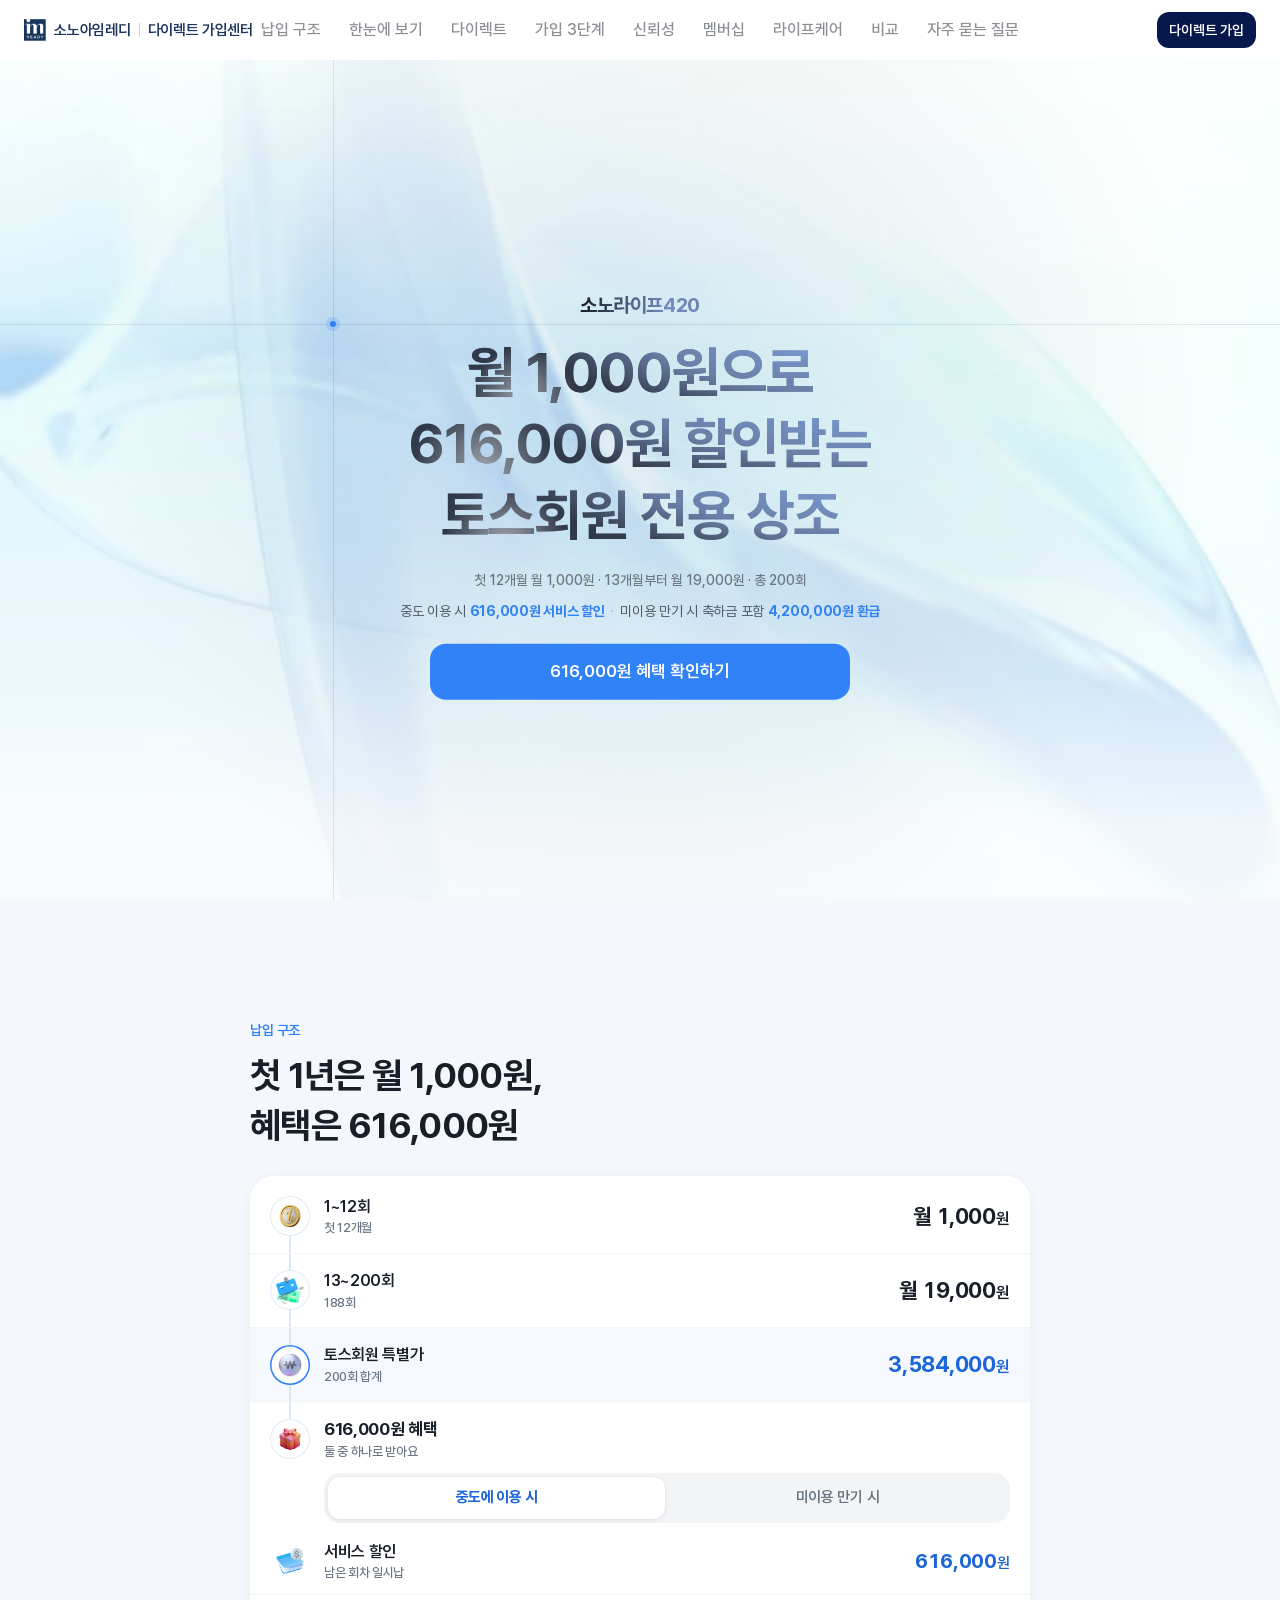
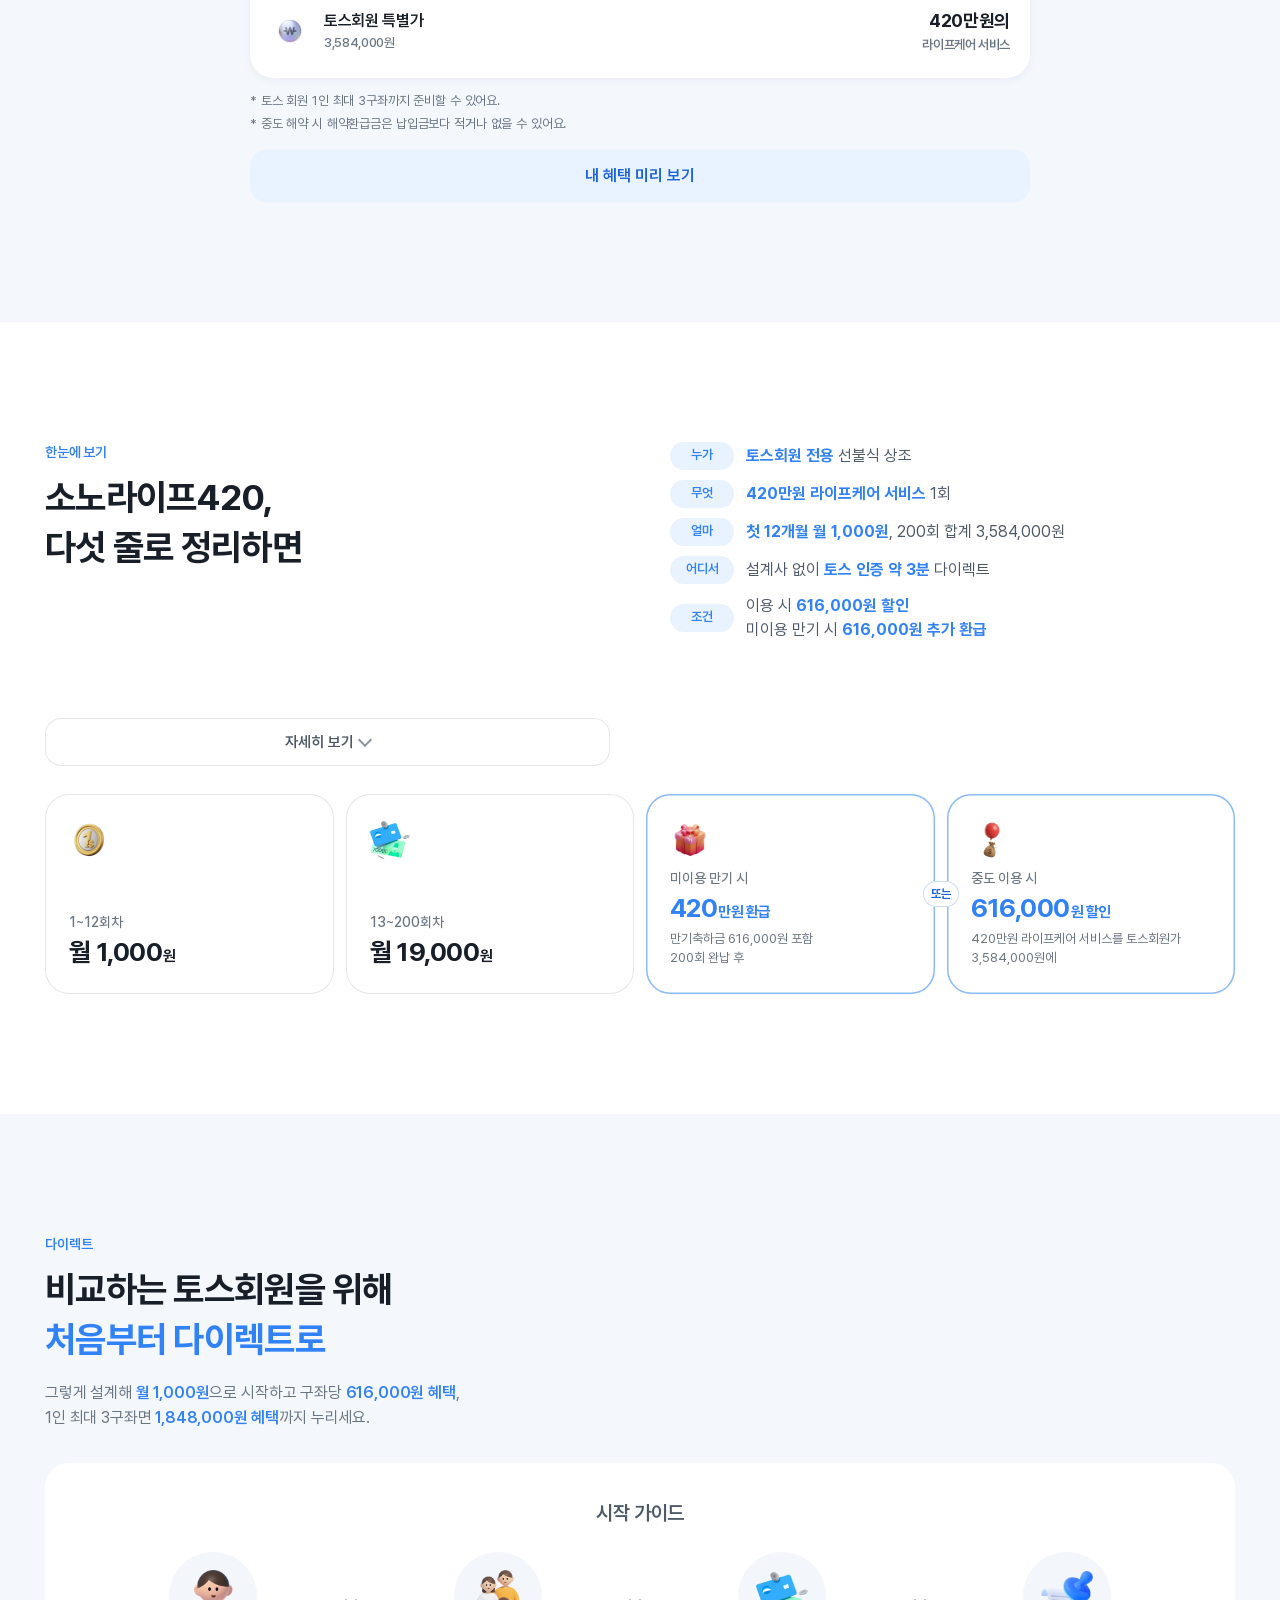
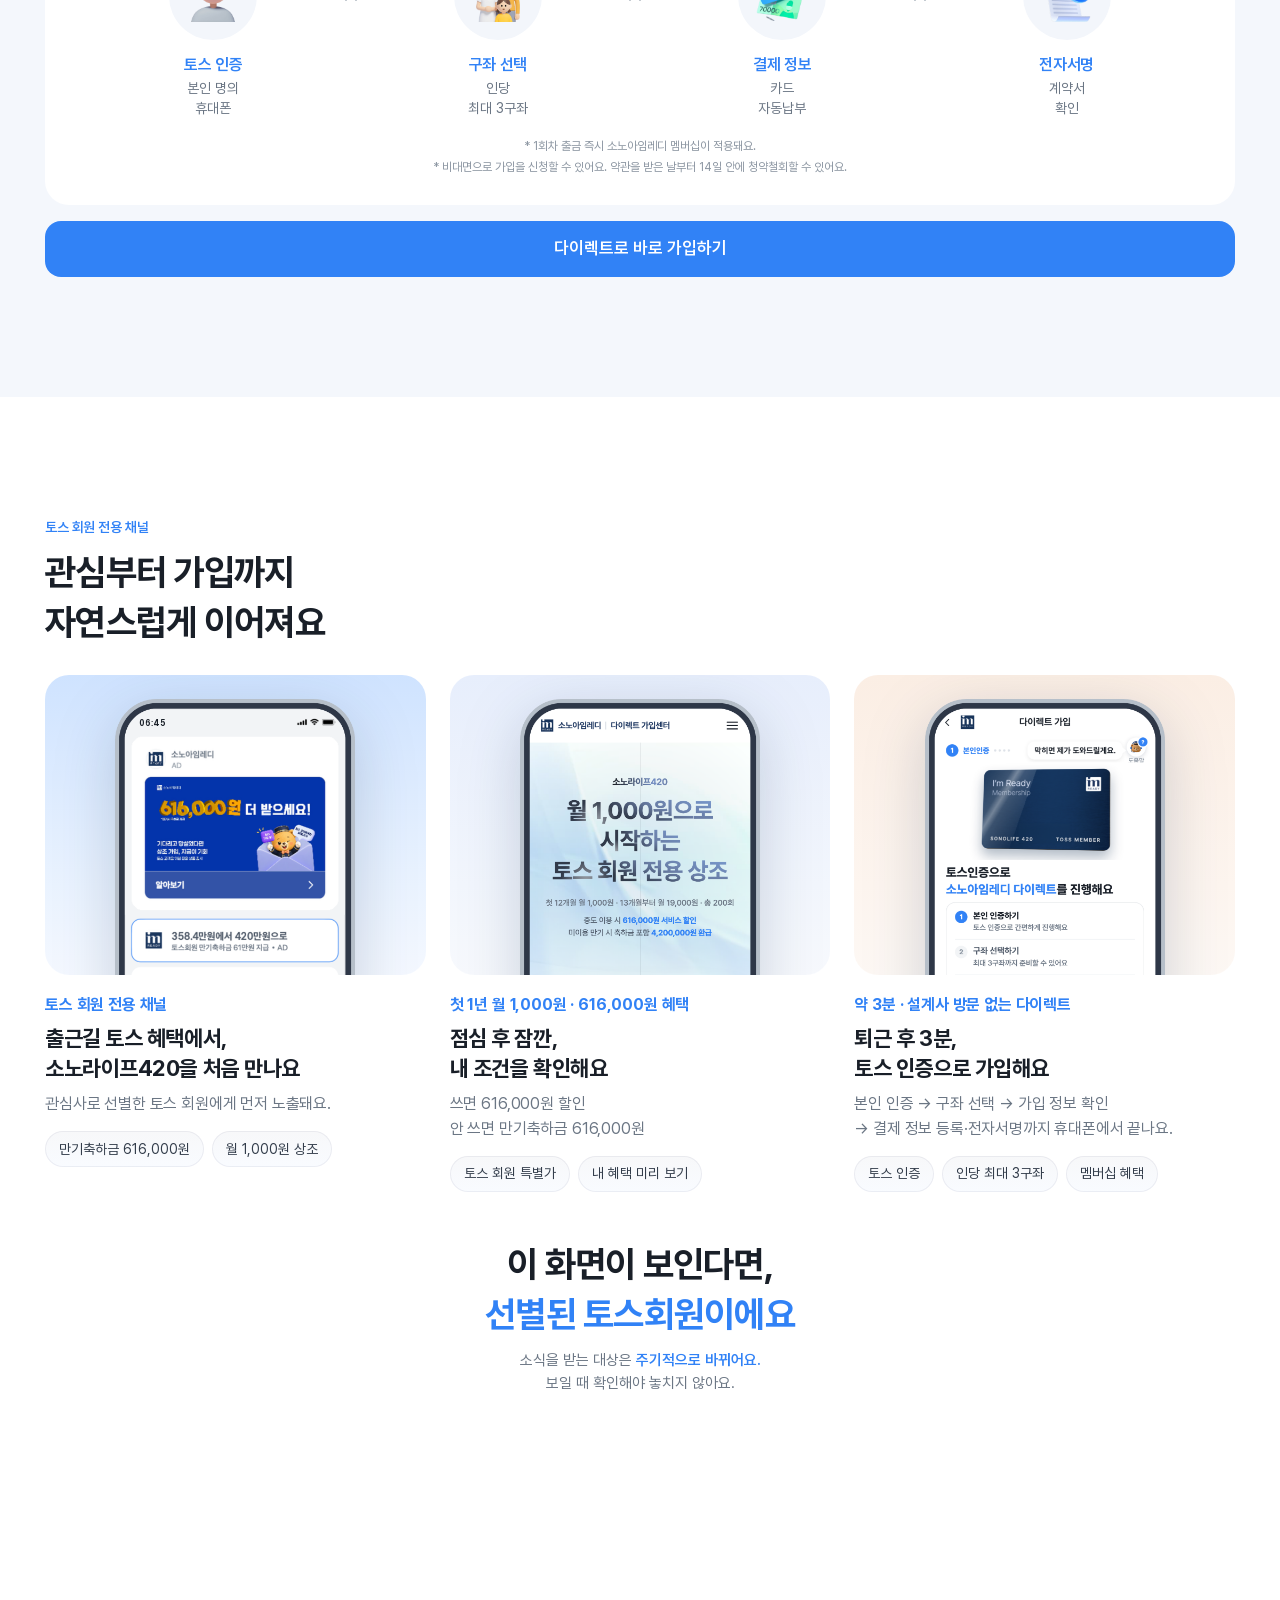
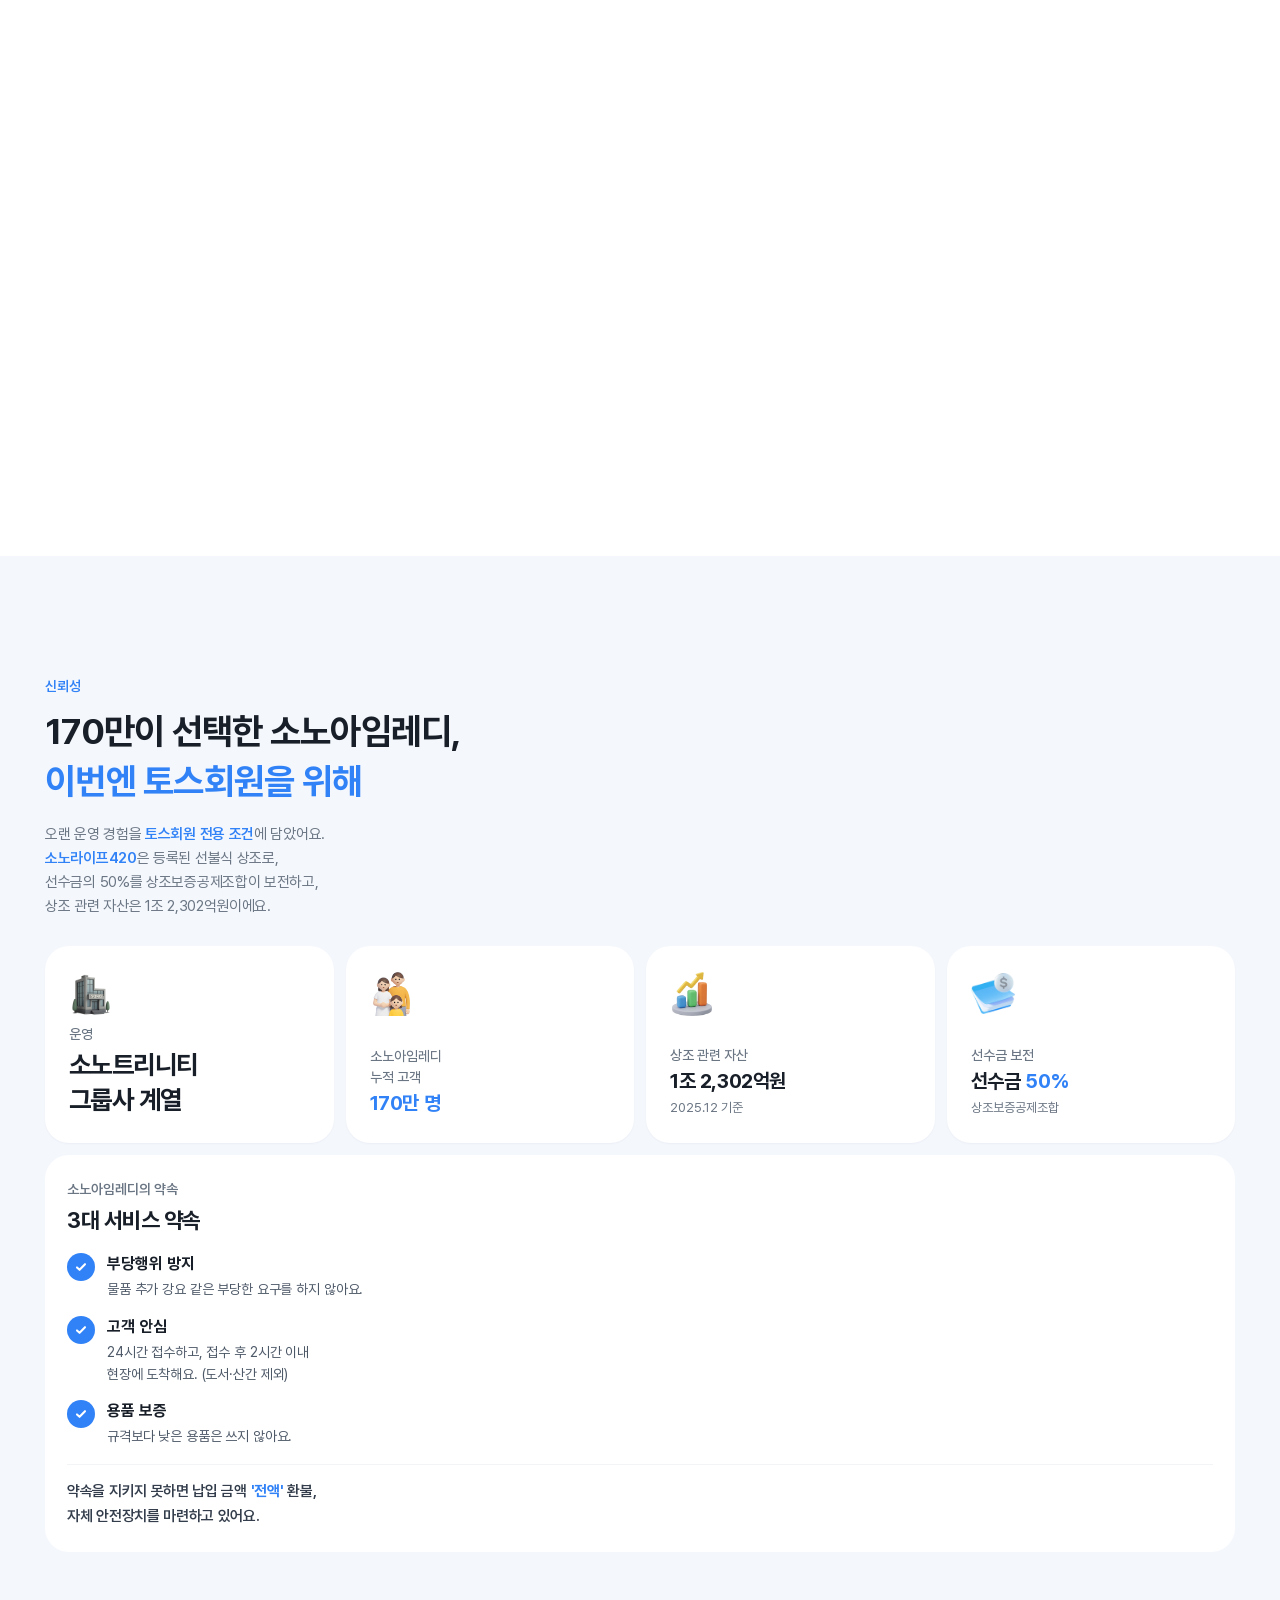
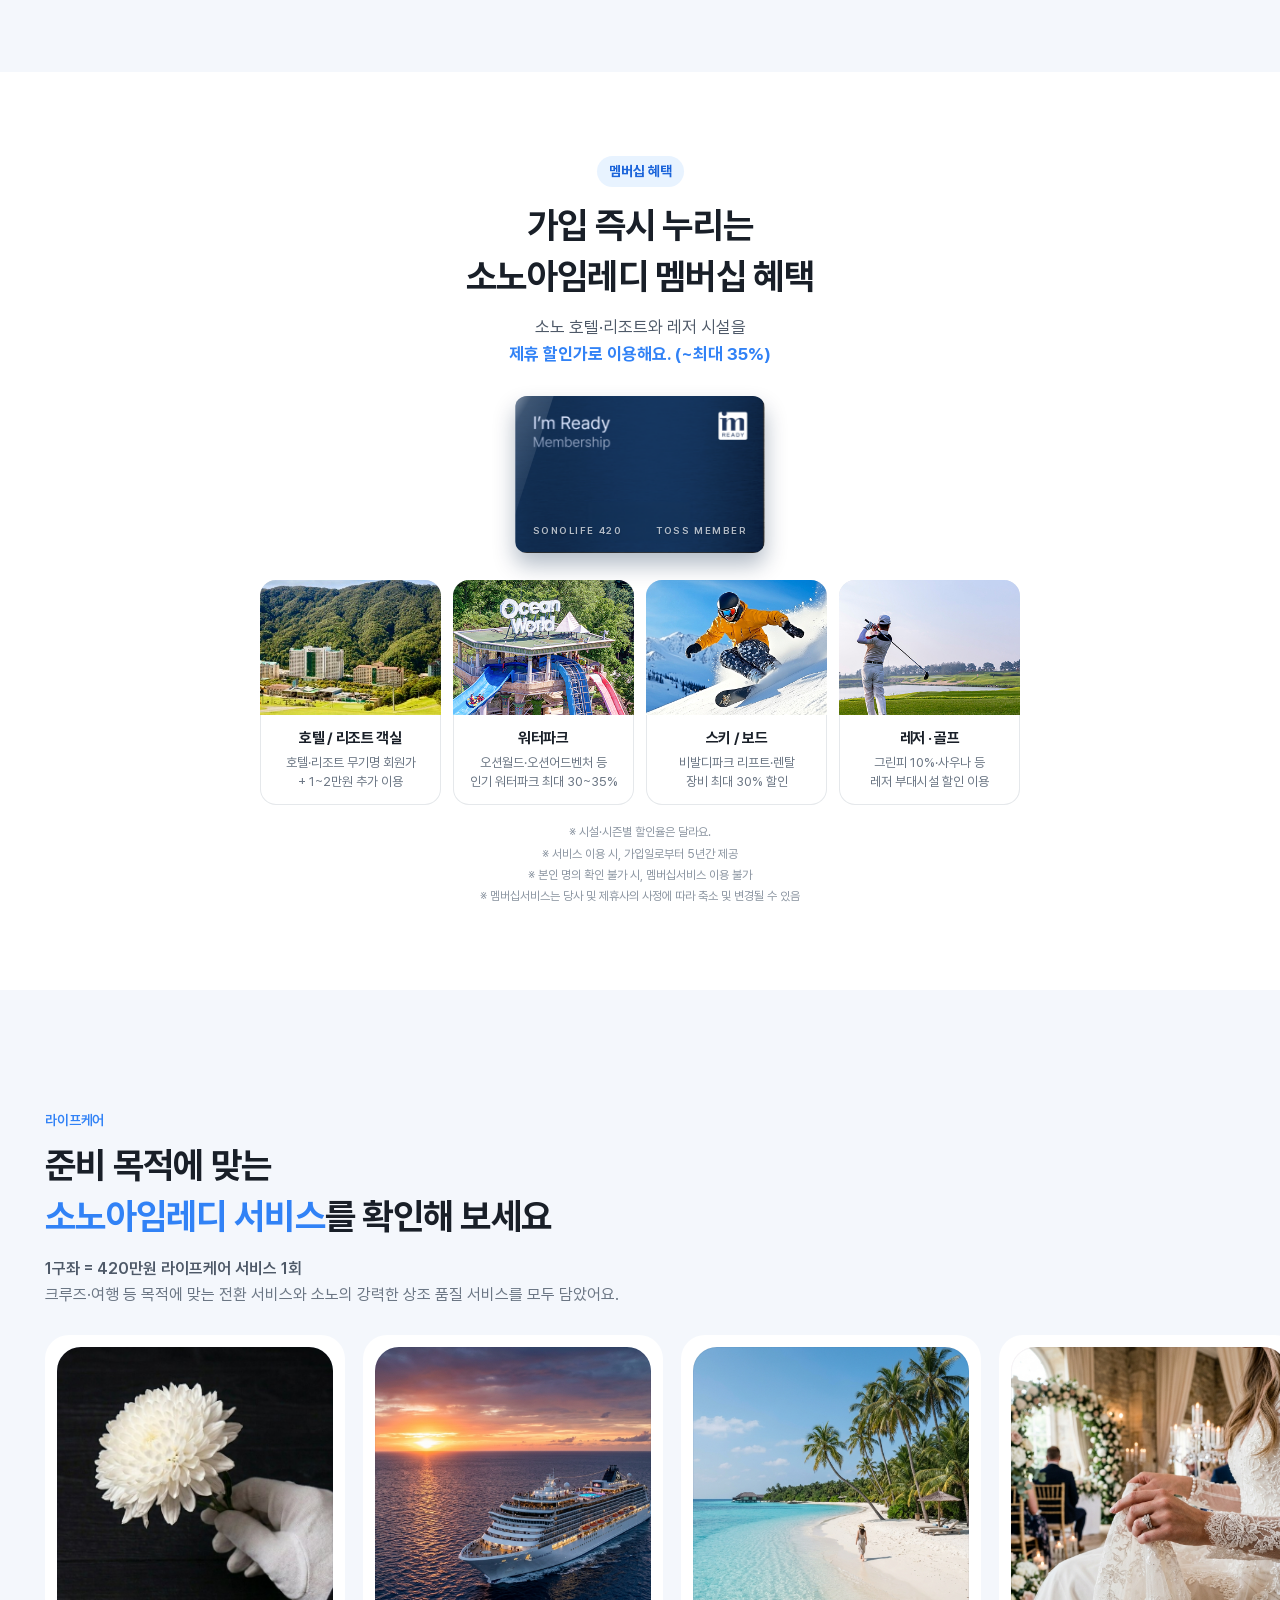
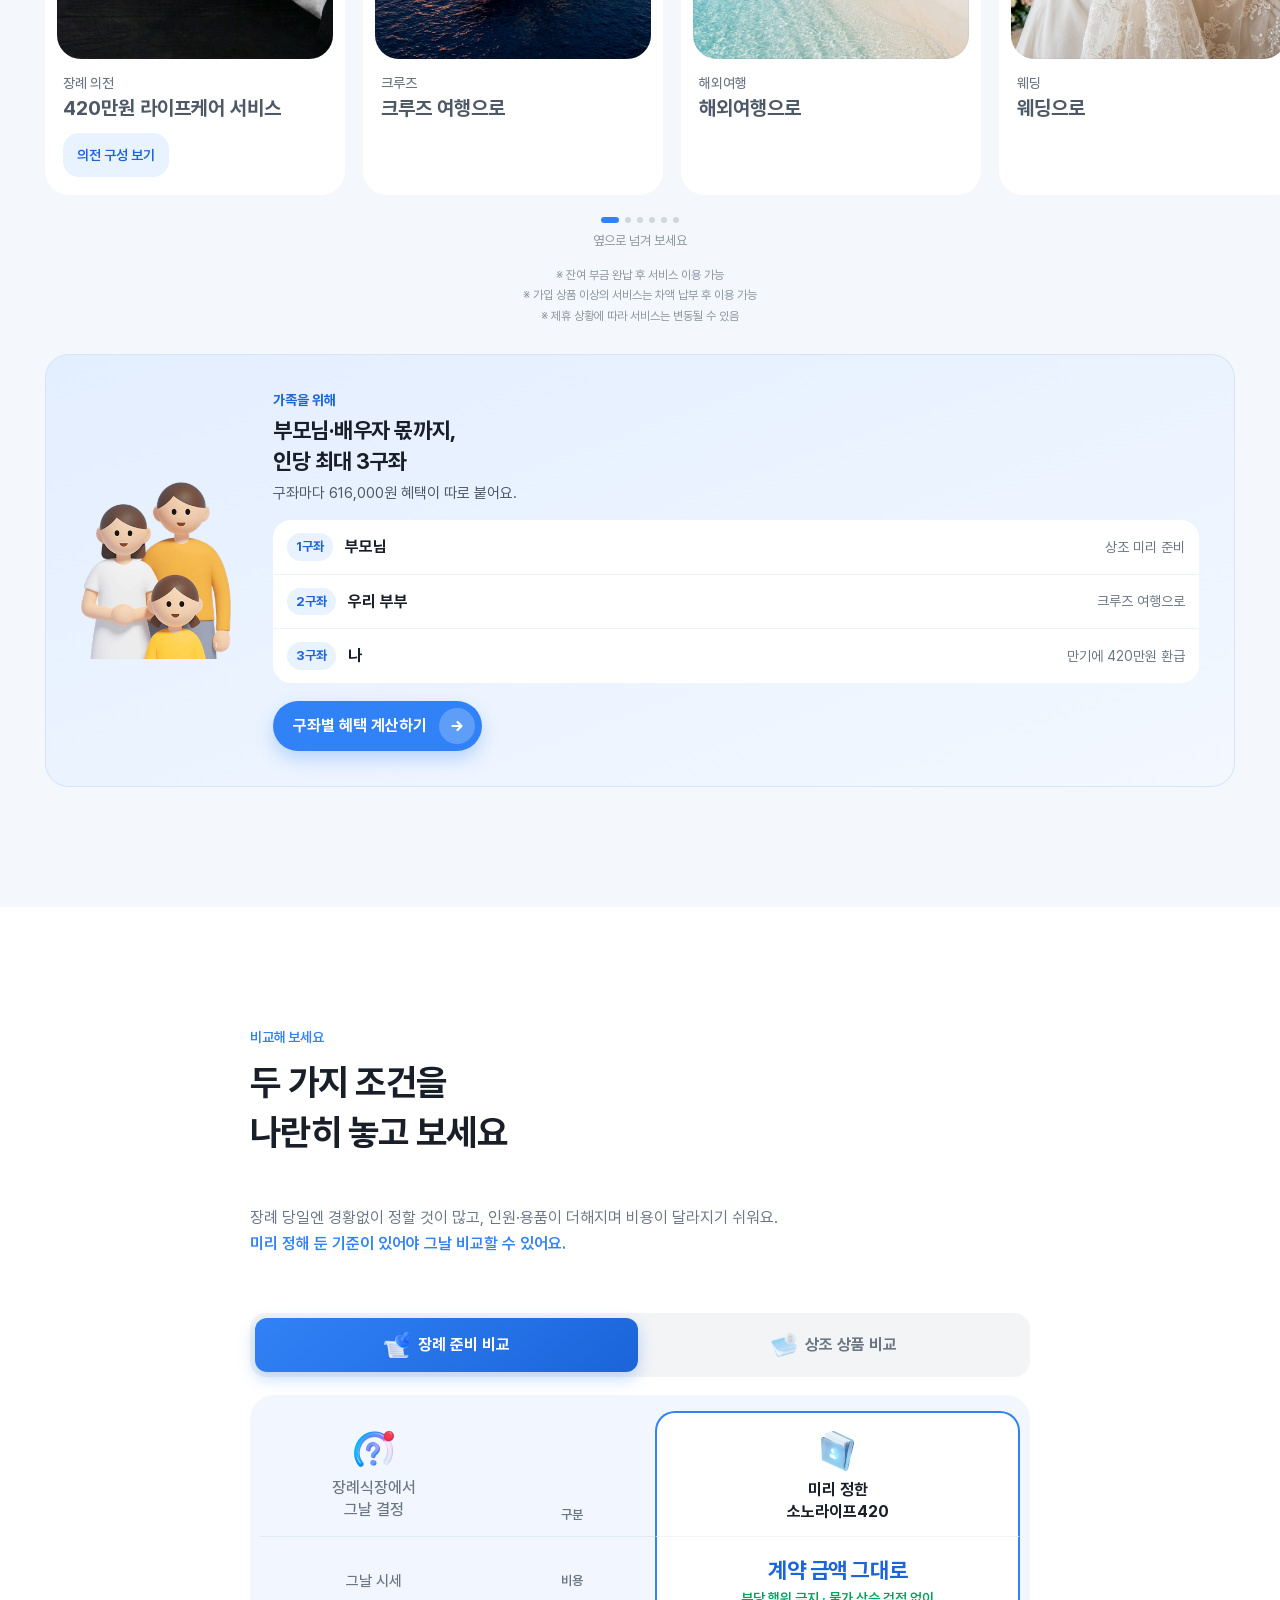
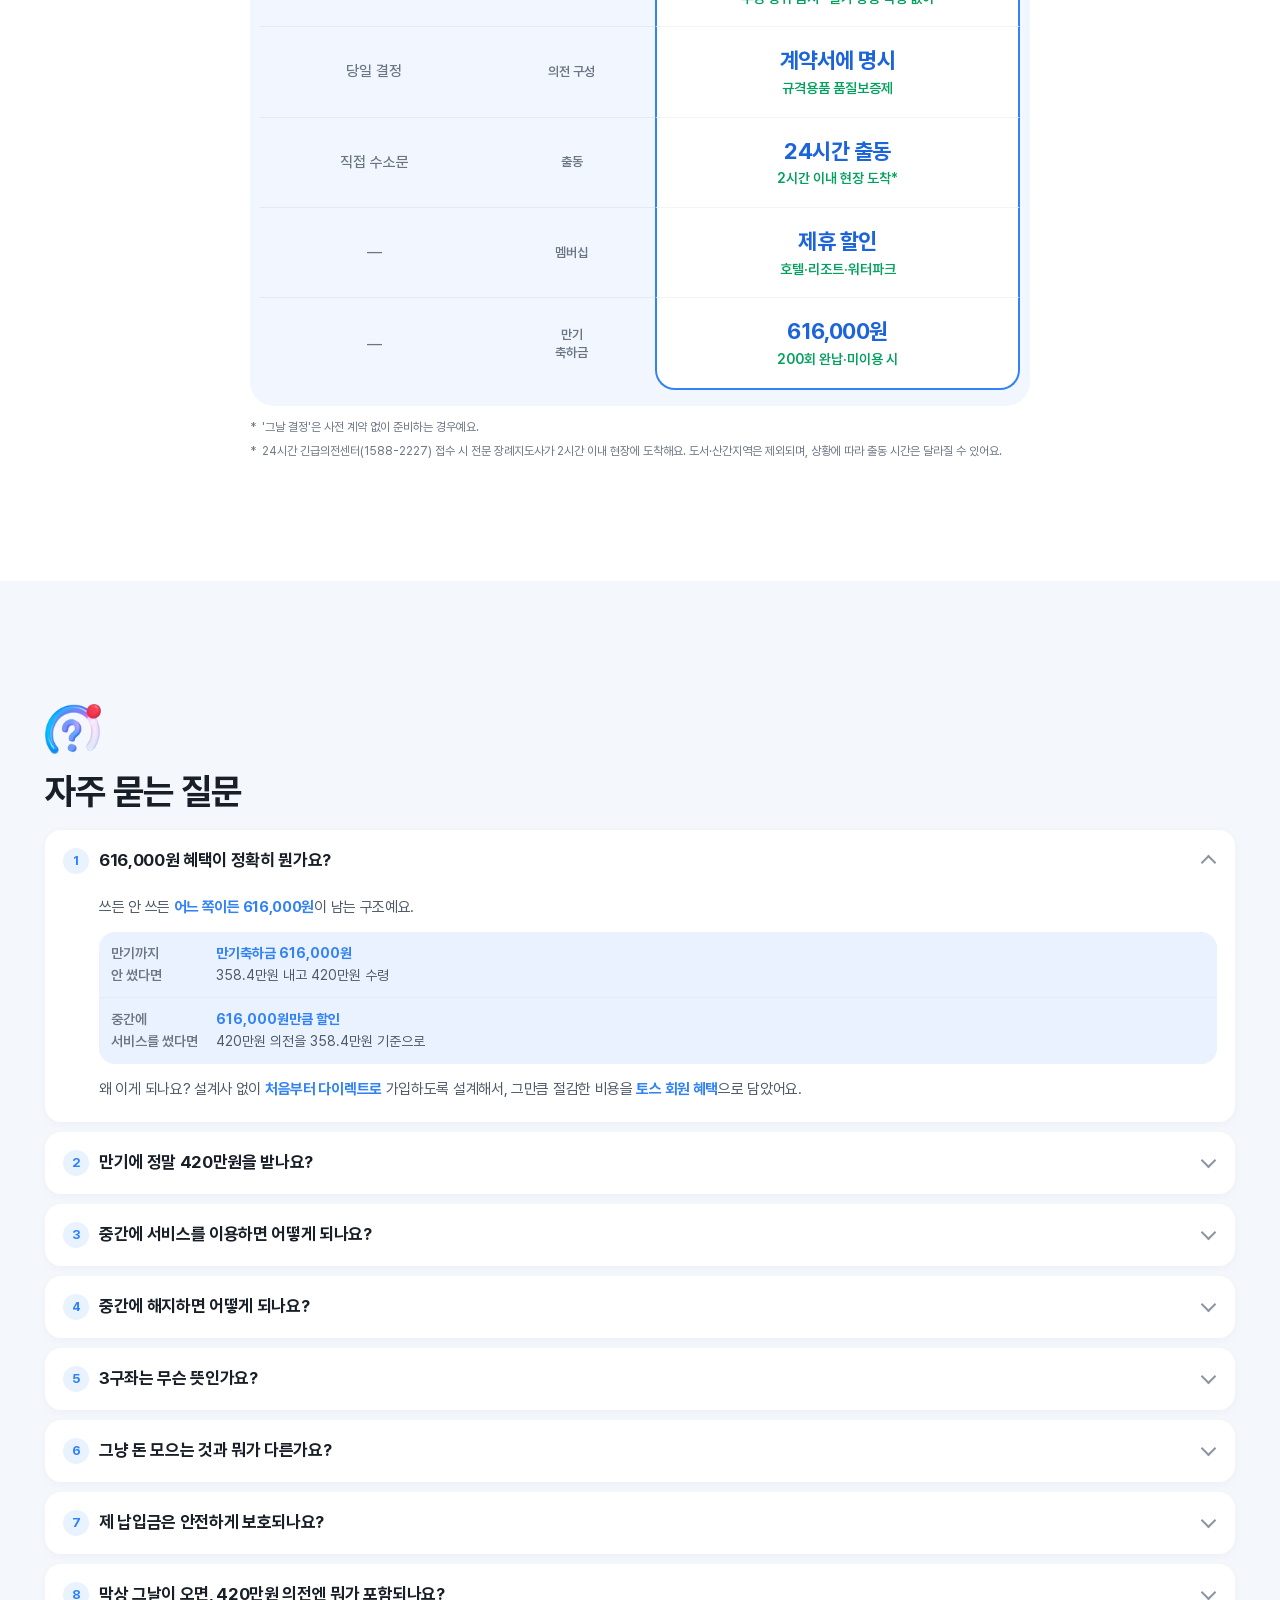
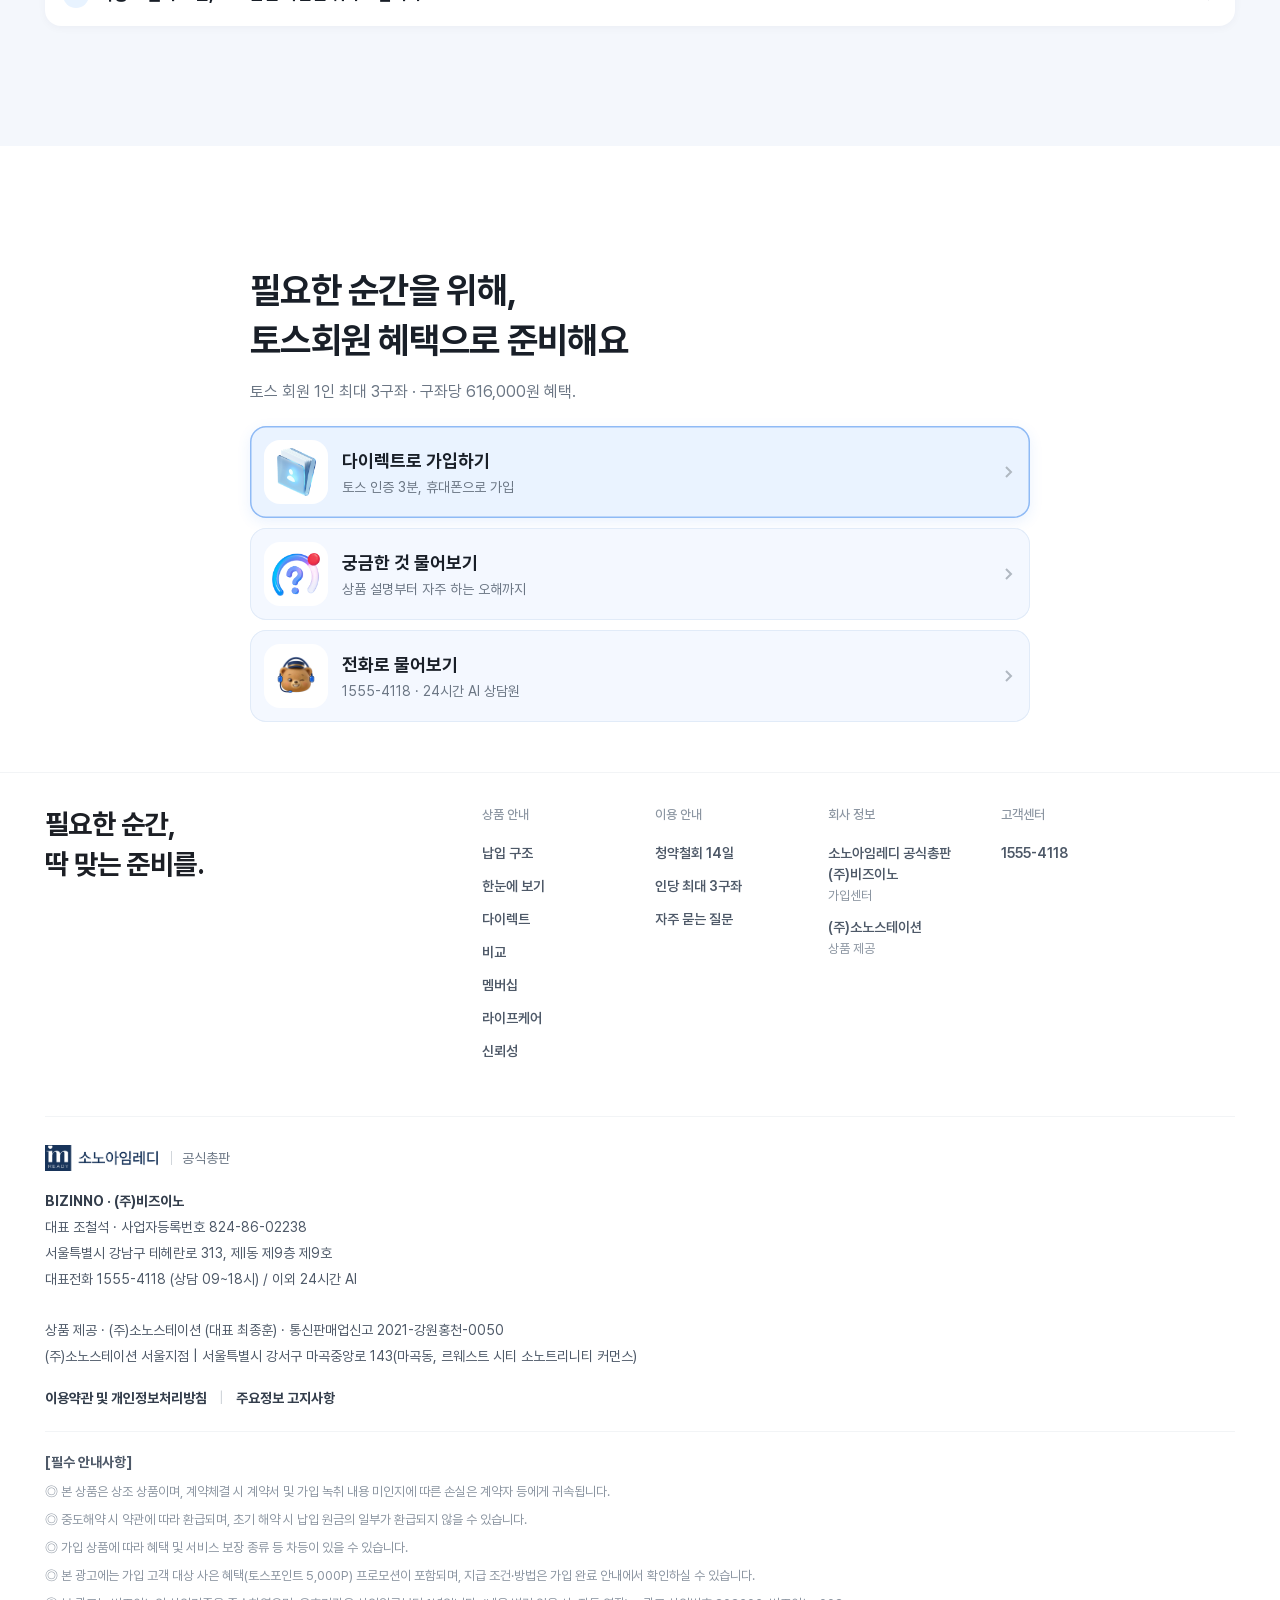
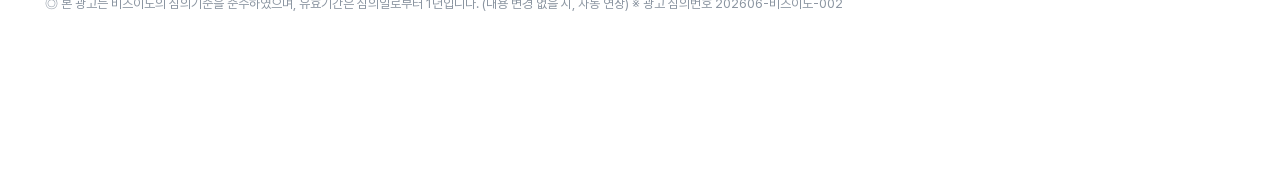
==== commit 52b39771: "board: 수신 동의 최소 표기(발송자·받는자·거부권) 반영" ====
--- a/f/index.html
+++ b/f/index.html
@@ -1765,6 +1765,7 @@
 .cmpq .cql i{flex:0 0 22px;width:22px;height:22px;border-radius:50%;background:#3182f6;color:#fff;font-style:normal;font-size:13px;font-weight:700;display:grid;place-items:center}
 .cmpq .cql b{font-size:15.5px;font-weight:700;color:#191f28;letter-spacing:-0.02em}
 .cmpq .cqf{color:var(--t5)}
+.agnote{margin-top:12px;font-size:12.5px;line-height:1.55;color:var(--muted);letter-spacing:-0.01em}
 .cmp3 .subpwrap{display:grid}
 .cmp3 .subpwrap > .subp{grid-area:1/1;display:block!important;visibility:hidden;pointer-events:none;align-self:center}
 @media (min-width:360px){.cmpq .cql{grid-template-columns:1fr 1fr}.cmpq .cql li{padding:11px 12px}.cmpq .cql b{font-size:14.5px;word-break:keep-all}}
@@ -2635,15 +2636,15 @@
         <p class="rnote" id="rNote"></p>
         <button type="button" class="rlink" id="rLink"></button>
         <div class="agall"><label class="agree agtop"><input type="checkbox" id="agAll"><span class="box"><svg viewBox="0 0 16 16" fill="none" stroke="currentColor" stroke-width="2.2" stroke-linecap="round" stroke-linejoin="round"><path d="M3 8.5l3.2 3L13 4.5"/></svg></span><span class="at">약관에 모두 동의해요</span></label><button type="button" class="agtg" id="agTg" aria-expanded="false" aria-label="약관 자세히 보기"><svg viewBox="0 0 20 20" fill="none" stroke="#8b95a1" stroke-width="2" stroke-linecap="round" stroke-linejoin="round"><path d="M5 8l5 5 5-5"/></svg></button></div><div class="agpanel" id="agPanel" hidden><label class="agree" style="margin-top:6px"><input type="checkbox" id="agReq"><span class="box"><svg viewBox="0 0 16 16" fill="none" stroke="currentColor" stroke-width="2.2" stroke-linecap="round" stroke-linejoin="round"><path d="M3 8.5l3.2 3L13 4.5"/></svg></span><span class="at">[필수] 개인정보 수집·이용 동의</span></label>
-        <label class="agree" style="margin-top:12px"><input type="checkbox" id="agReq2"><span class="box"><svg viewBox="0 0 16 16" fill="none" stroke="currentColor" stroke-width="2.2" stroke-linecap="round" stroke-linejoin="round"><path d="M3 8.5l3.2 3L13 4.5"/></svg></span><span class="at">[필수] 개인정보 제3자 제공 동의</span></label>
-            <label class="agree" style="margin-top:12px"><input type="checkbox" id="agOpt"><span class="box"><svg viewBox="0 0 16 16" fill="none" stroke="currentColor" stroke-width="2.2" stroke-linecap="round" stroke-linejoin="round"><path d="M3 8.5l3.2 3L13 4.5"/></svg></span><span class="at">[선택] 혜택·안내 정보 수신 동의<small>소노라이프420 가입상담센터 운영 · 판매 (주)비즈이노 | 상품 제공·계약 (주)소노스테이션</small></span></label>
+        <label class="agree" style="margin-top:12px"><input type="checkbox" id="agReq2"><span class="box"><svg viewBox="0 0 16 16" fill="none" stroke="currentColor" stroke-width="2.2" stroke-linecap="round" stroke-linejoin="round"><path d="M3 8.5l3.2 3L13 4.5"/></svg></span><span class="at">[필수] 개인정보 제3자 제공 동의<small>받는 자 (주)소노스테이션</small></span></label>
+            <label class="agree" style="margin-top:12px"><input type="checkbox" id="agOpt"><span class="box"><svg viewBox="0 0 16 16" fill="none" stroke="currentColor" stroke-width="2.2" stroke-linecap="round" stroke-linejoin="round"><path d="M3 8.5l3.2 3L13 4.5"/></svg></span><span class="at">[선택] 혜택·안내 정보 수신 동의<small>(주)비즈이노가 보내드려요</small></span></label>
+        <p class="agnote">동의를 거부할 수 있어요. 다만 필수 항목에 동의하지 않으면 가입 신청이 제한돼요.</p>
         <details class="agmore">
         <summary>약관 전문 보기</summary>
           <div class="agbody">
             <p class="agtxt"><b>[필수] 수집·이용</b> 수집·이용 주체 (주)비즈이노(소노라이프420 가입상담센터 운영·판매대행) / 항목 이름·휴대폰번호·생년월일·성별·내외국인 여부·CI / 목적 본인확인 및 소노라이프420 가입 신청 절차 진행 / 보유 가입 미완료 시 최대 90일, 목적 달성 시 파기 / <b>처리 위탁</b> (주)링크허브(바로써트) 본인확인 중계</p>
             <p class="agtxt"><b>[필수] 제3자 제공</b> 받는 자 (주)소노스테이션 / 목적 상조 계약 체결·이행 / 항목 이름·휴대폰번호·생년월일·성별·CI / 보유 계약 종료 후 관계 법령에서 정한 기간</p>
-            <p class="agtxt">동의를 거부할 수 있으며, 거부 시 다이렉트 가입 신청이 제한돼요.</p>
-            <p class="agtxt"><b>[선택] 혜택·안내 정보 수신</b> 수신자 (주)비즈이노(소노라이프420 가입상담센터 운영·판매대행, 계약 체결 주체는 (주)소노스테이션) / 목적 가입 상담 및 상품·혜택 안내 / 항목 이름·휴대폰번호 / 방법 알림톡·문자·전화·이메일 / 보유 동의 철회 시까지 / 동의를 거부해도 가입 신청·심사에 불이익이 없으며, 이미 공지된 혜택의 지급 조건에도 영향이 없습니다. 다만 미동의 시 프로모션·사은 혜택 안내를 받지 못할 수 있습니다. 수신 거부는 수신 메시지 내 안내로 언제든 가능합니다.</p>
+                        <p class="agtxt"><b>[선택] 혜택·안내 정보 수신</b> 수신자 (주)비즈이노(소노라이프420 가입상담센터 운영·판매대행, 계약 체결 주체는 (주)소노스테이션) / 목적 가입 상담 및 상품·혜택 안내 / 항목 이름·휴대폰번호 / 방법 알림톡·문자·전화·이메일 / 보유 동의 철회 시까지 / 동의를 거부해도 가입 신청·심사에 불이익이 없으며, 이미 공지된 혜택의 지급 조건에도 영향이 없습니다. 다만 미동의 시 프로모션·사은 혜택 안내를 받지 못할 수 있습니다. 수신 거부는 수신 메시지 내 안내로 언제든 가능합니다.</p>
           </div>
         </details>
         </div>
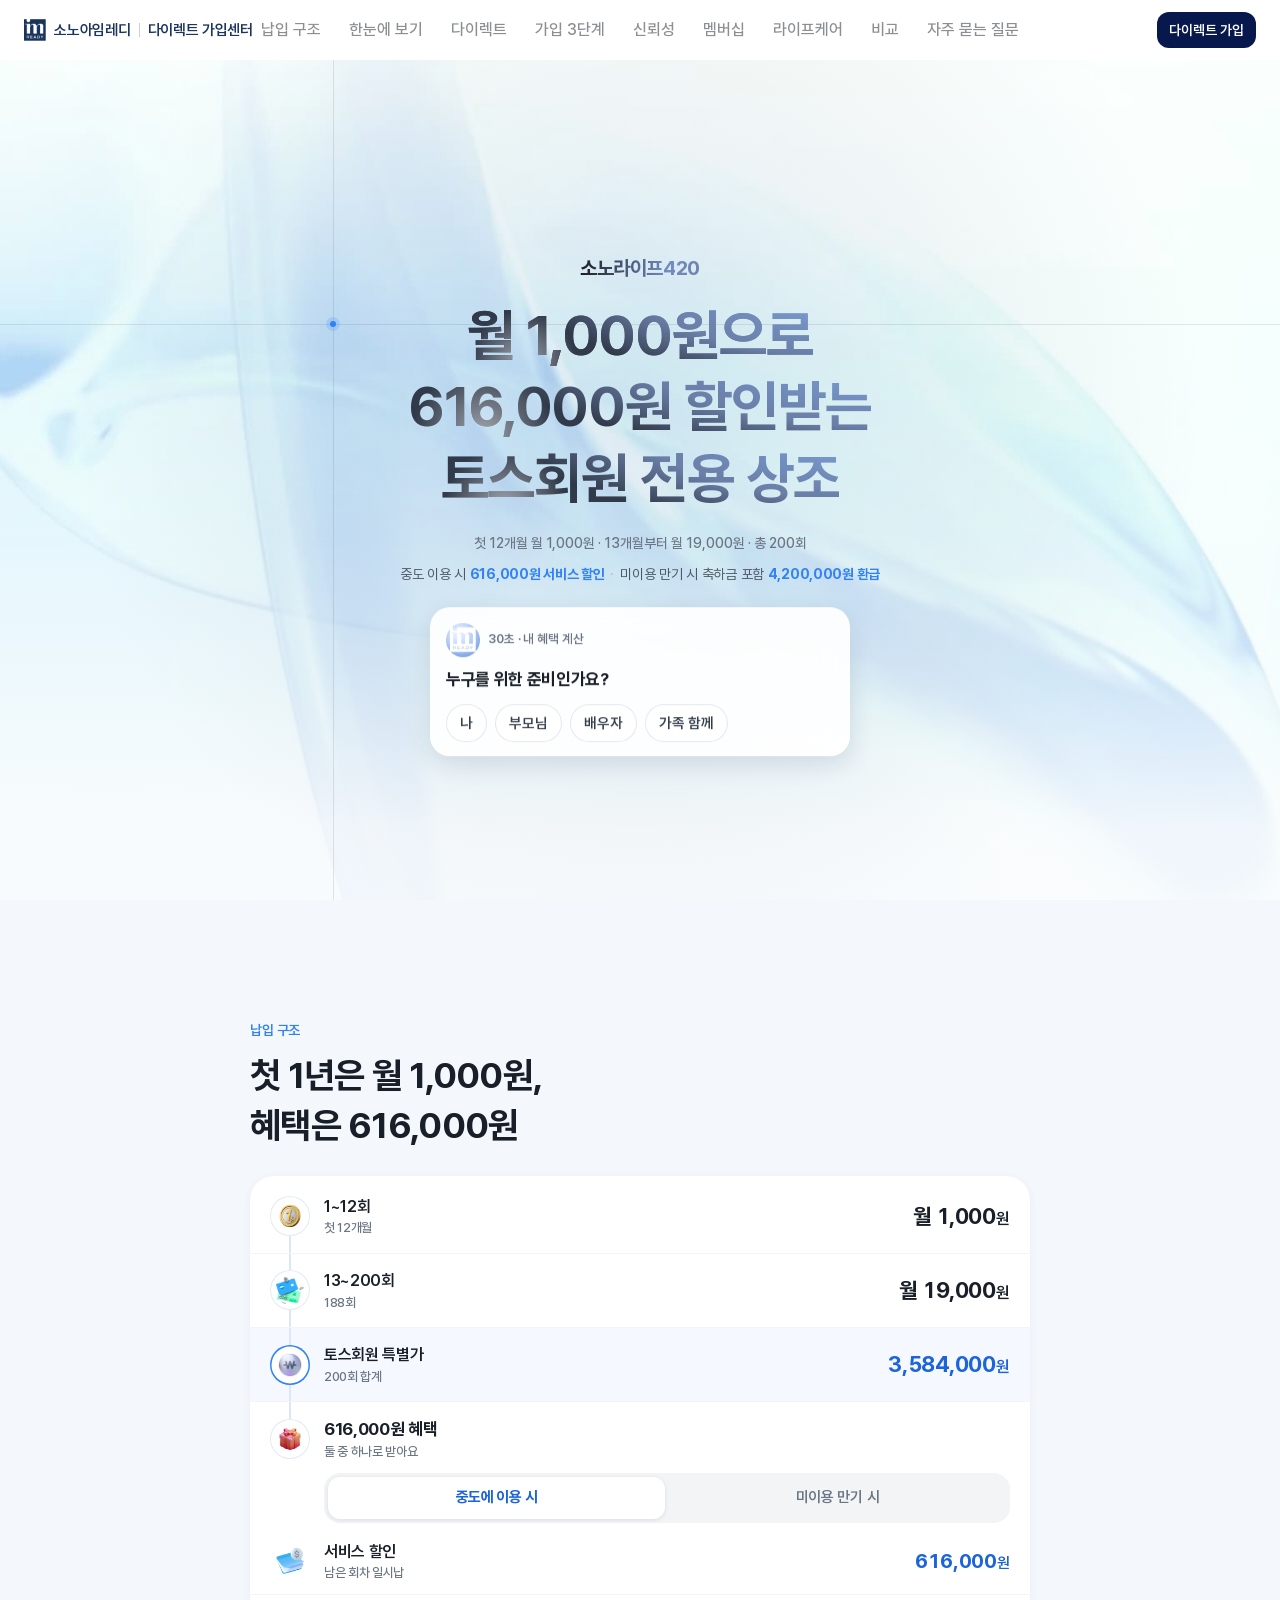
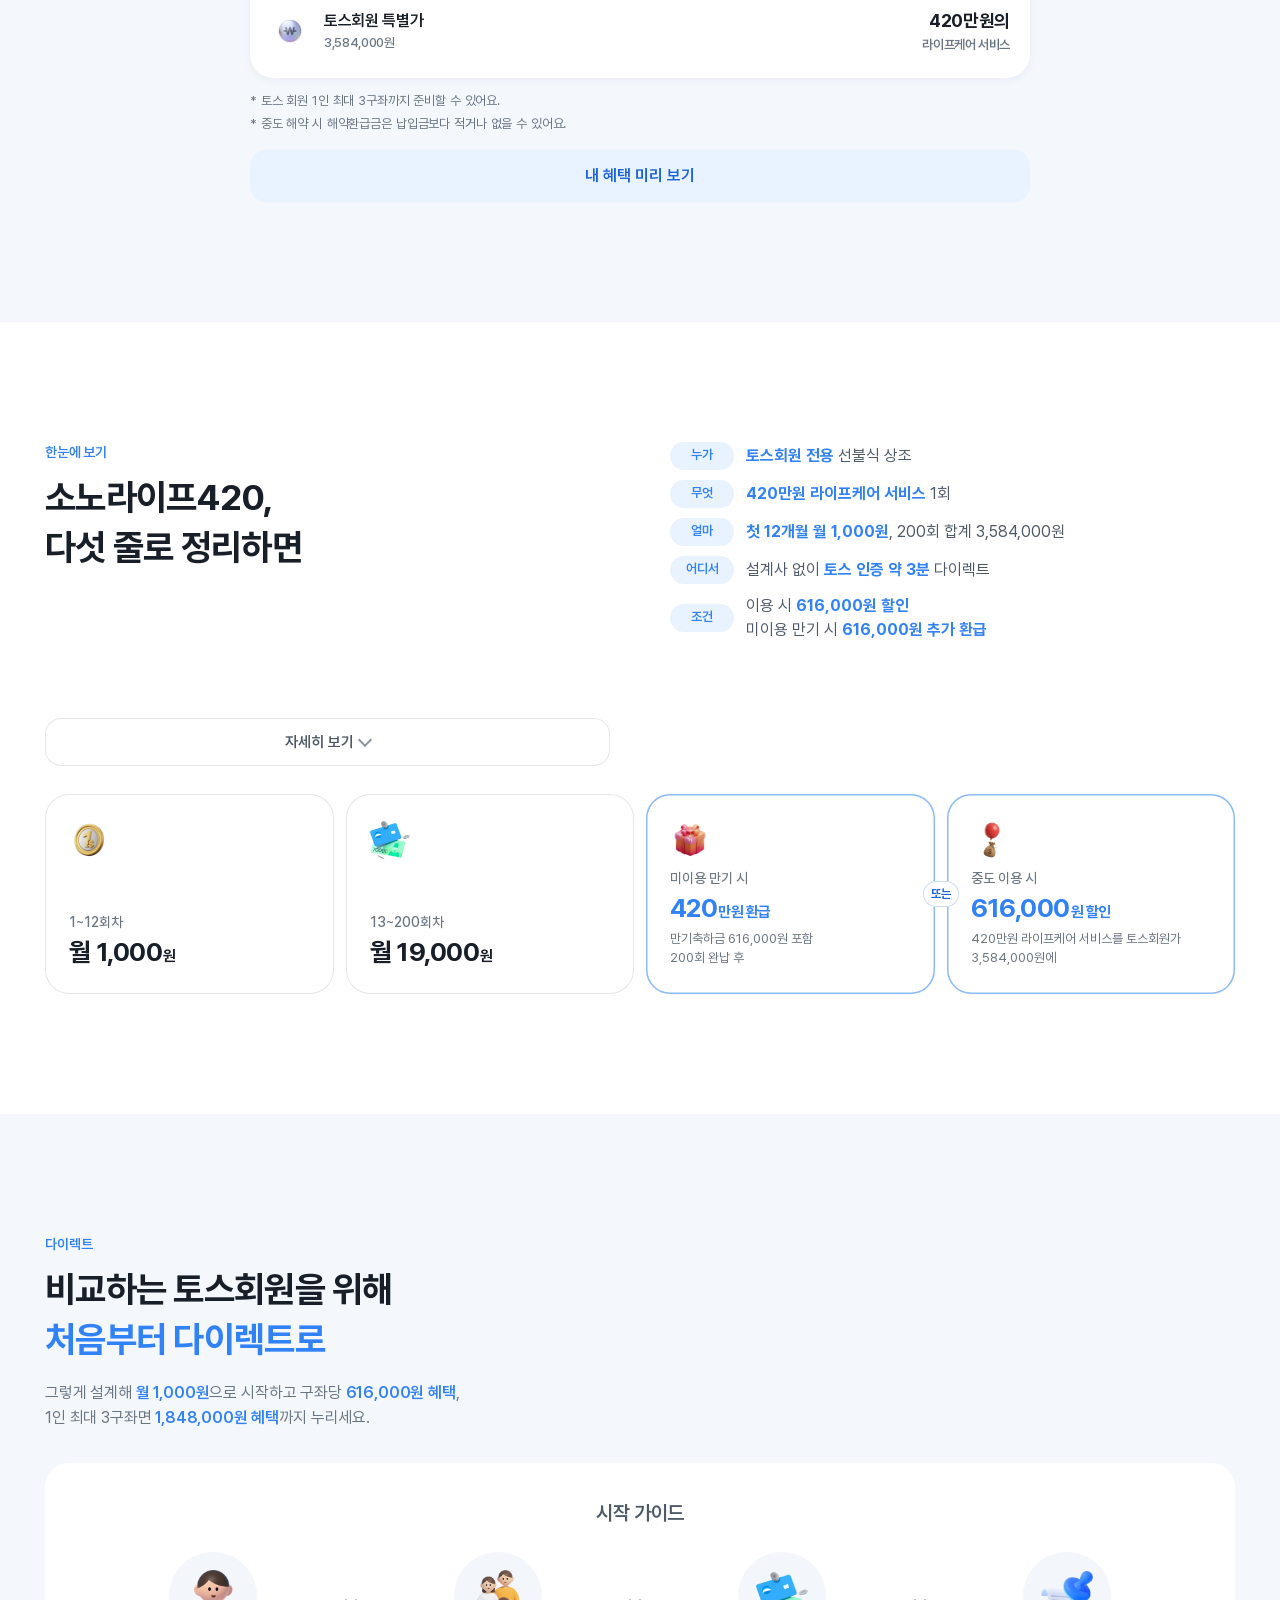
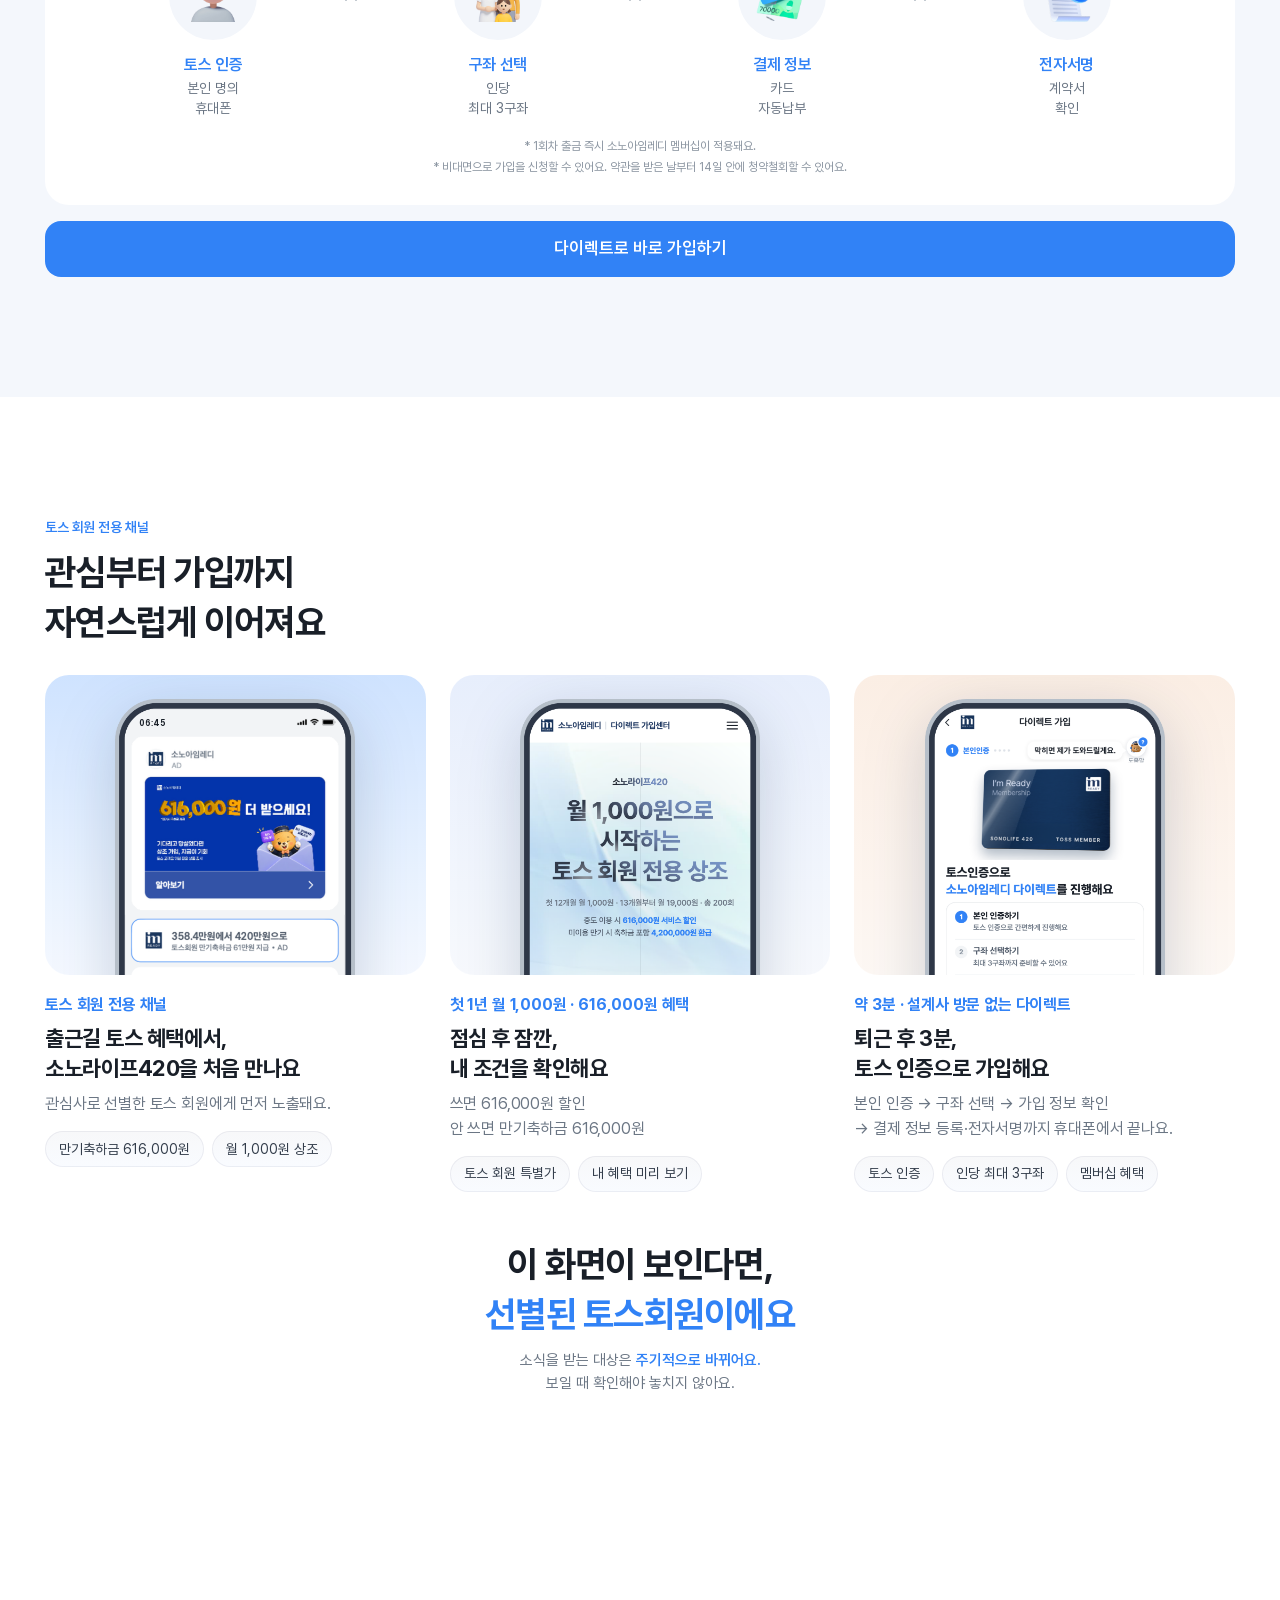
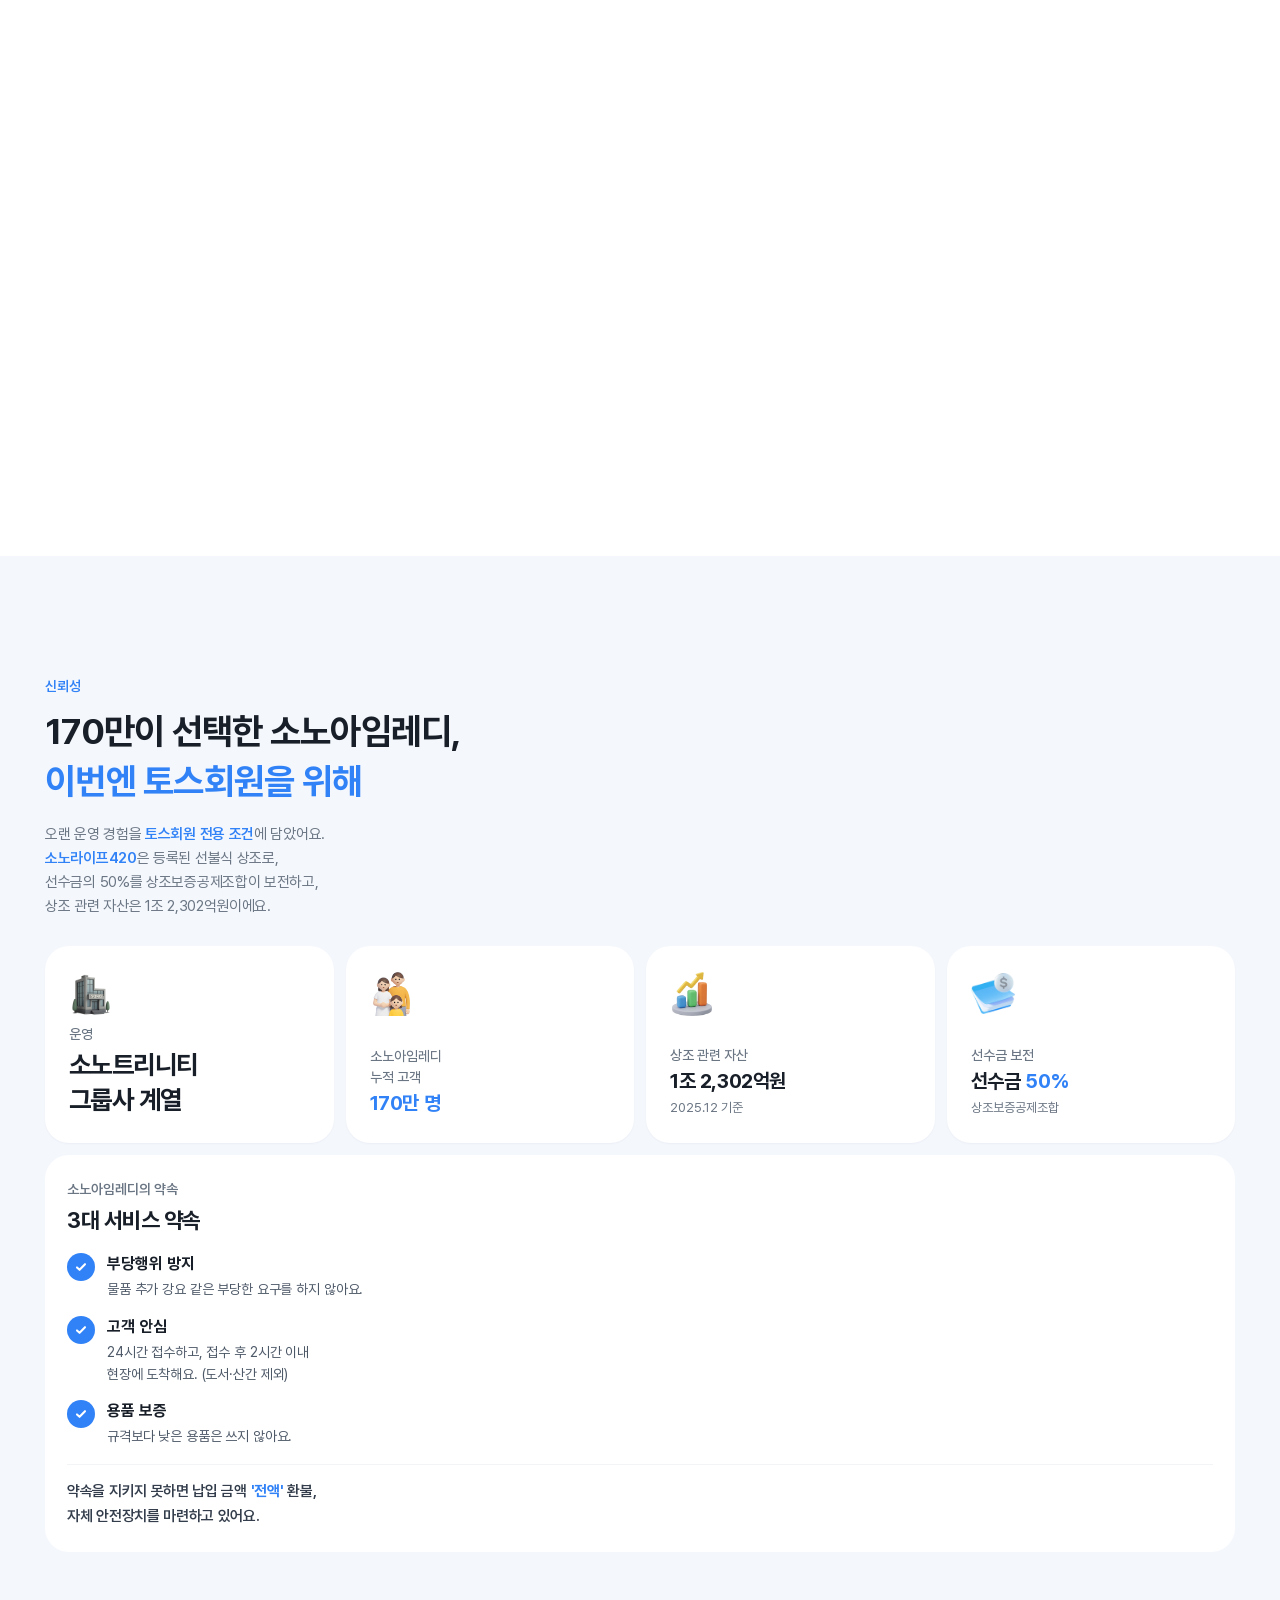
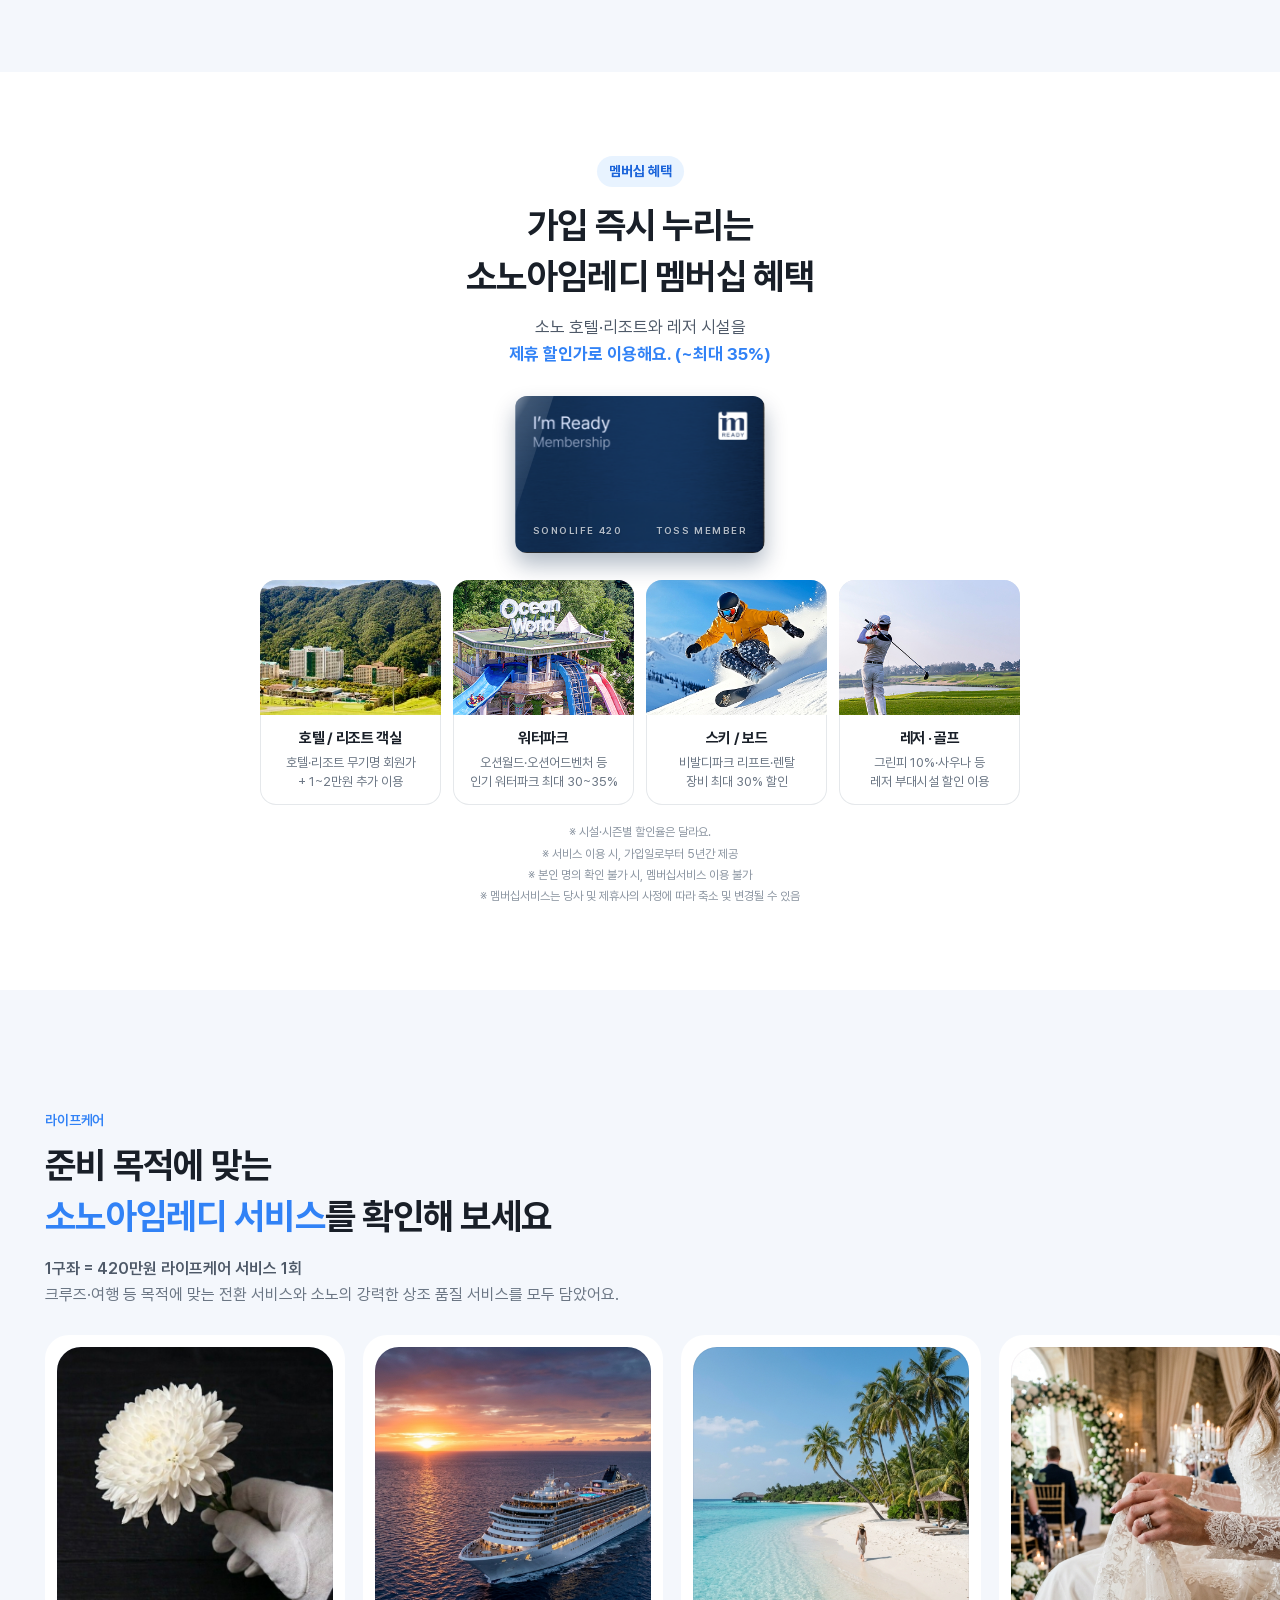
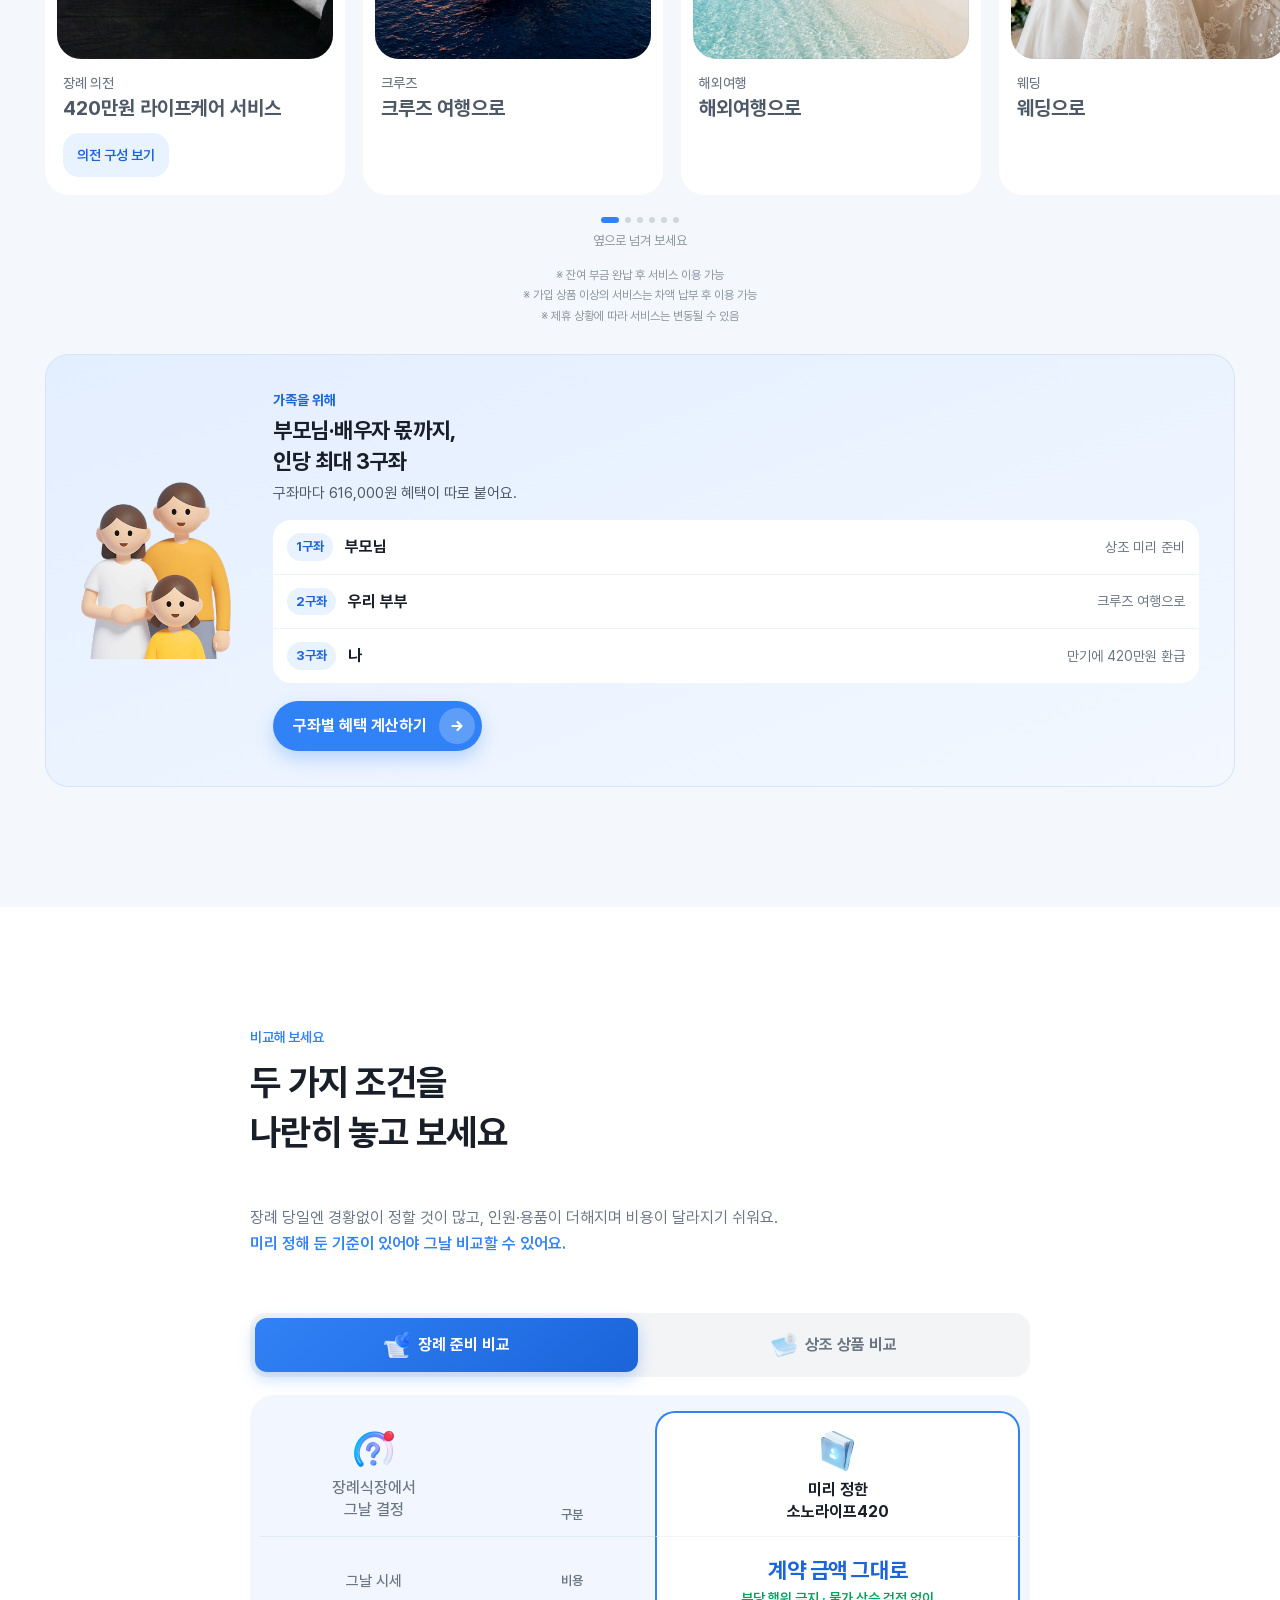
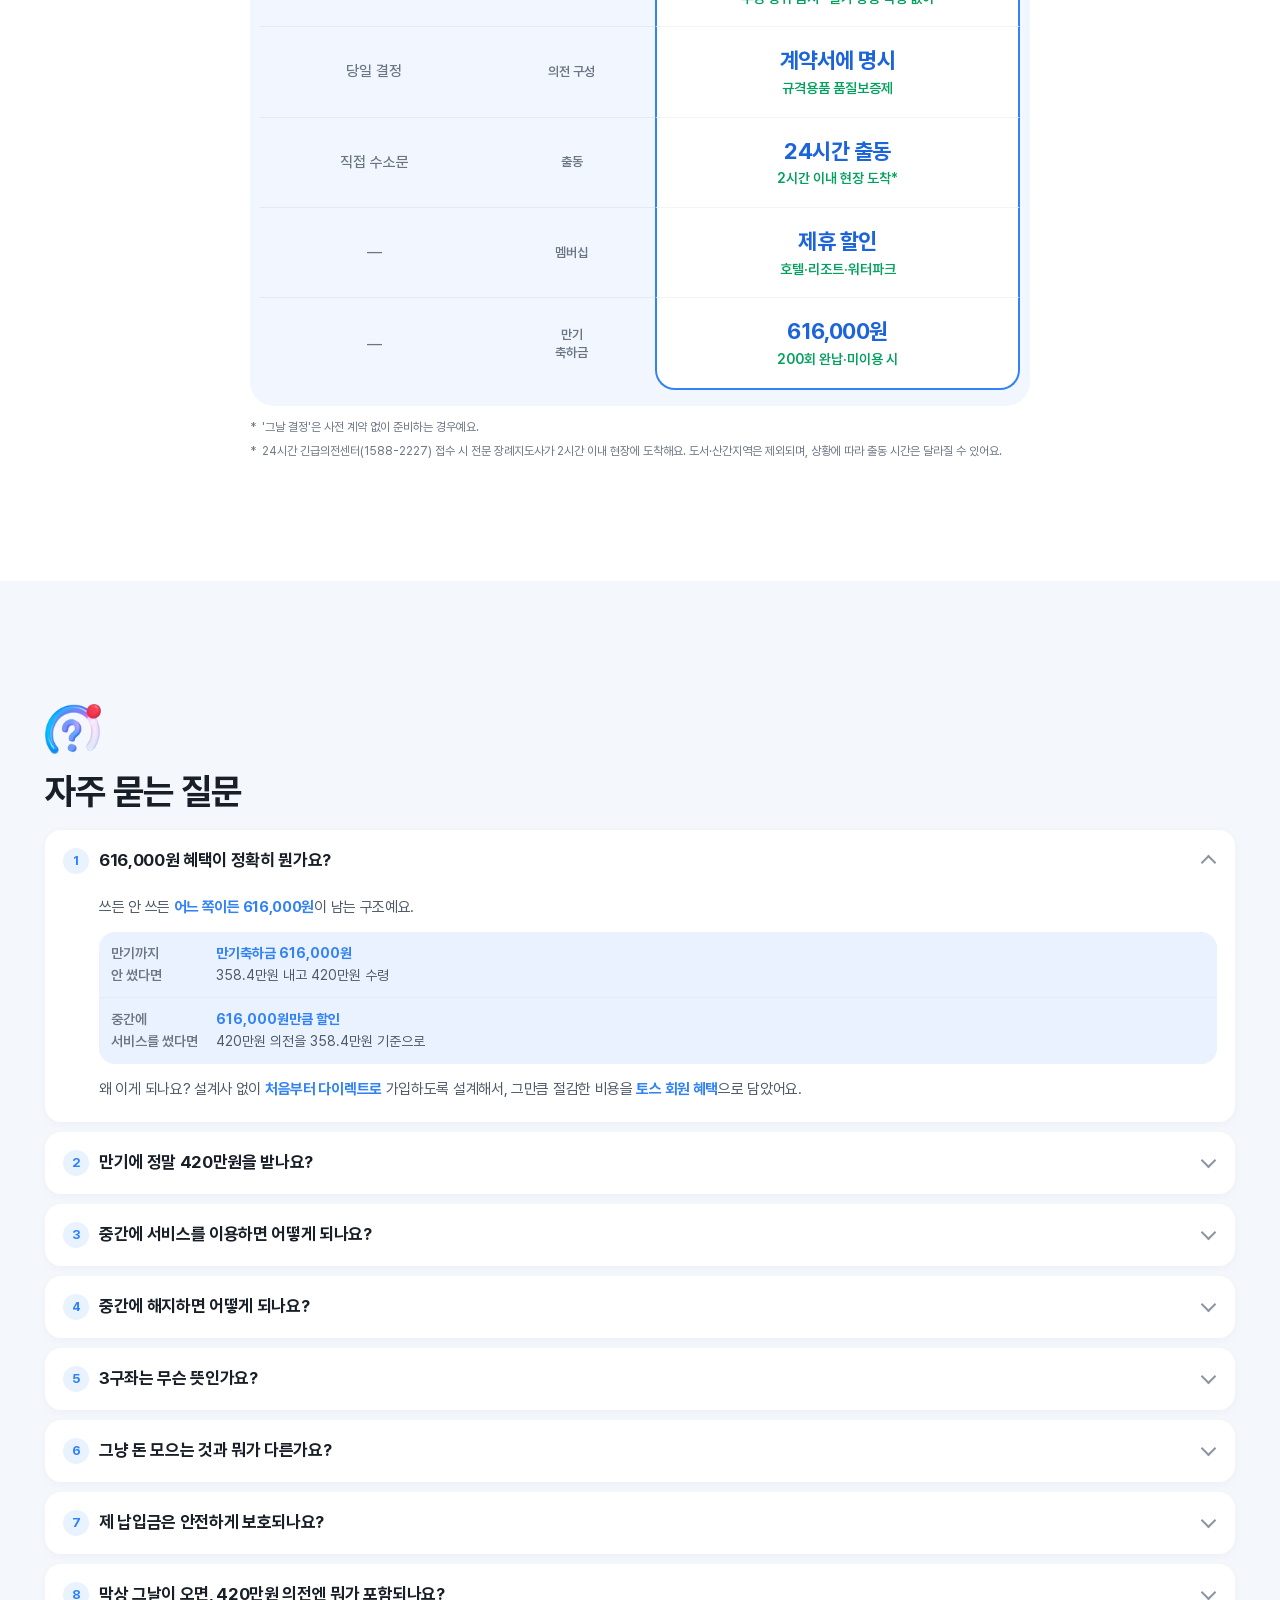
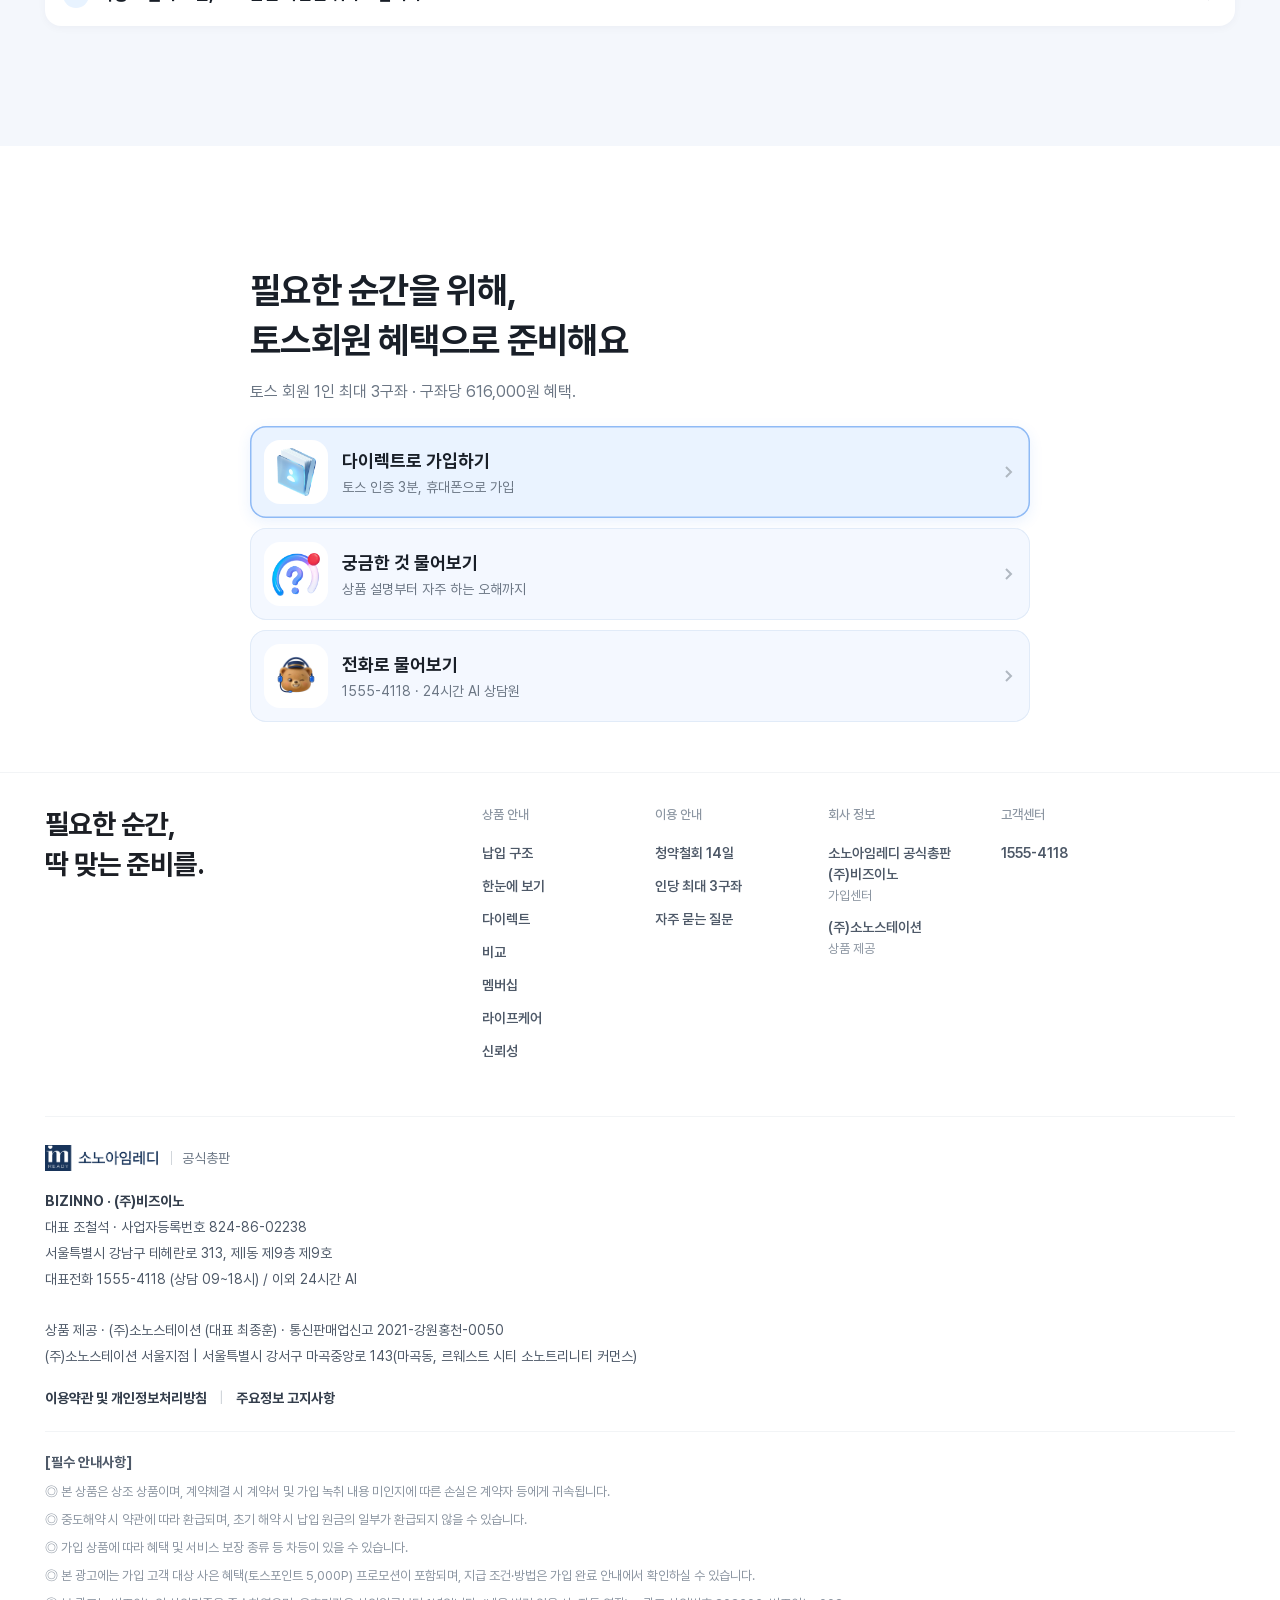
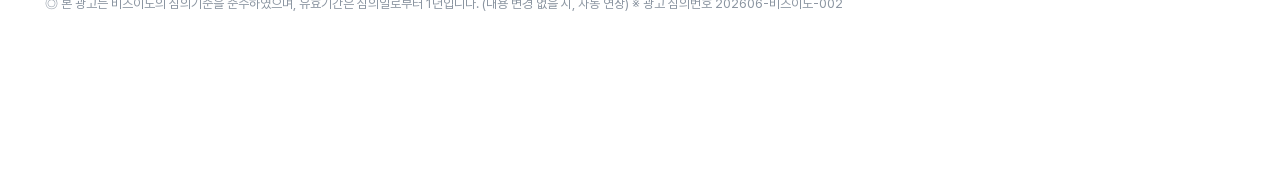
==== commit df7ae0d9: "board: 약관 바텀시트 전환 + 히어로 설문 카드" ====
--- a/f/index.html
+++ b/f/index.html
@@ -1765,6 +1765,43 @@
 .cmpq .cql i{flex:0 0 22px;width:22px;height:22px;border-radius:50%;background:#3182f6;color:#fff;font-style:normal;font-size:13px;font-weight:700;display:grid;place-items:center}
 .cmpq .cql b{font-size:15.5px;font-weight:700;color:#191f28;letter-spacing:-0.02em}
 .cmpq .cqf{color:var(--t5)}
+.hcard{margin:22px auto 0;max-width:420px;background:rgba(255,255,255,.92);backdrop-filter:blur(12px);-webkit-backdrop-filter:blur(12px);border-radius:20px;padding:16px 16px 14px;box-shadow:0 8px 24px rgba(2,32,71,.12);text-align:left}
+.hcard .hcd{display:flex;align-items:center;gap:8px}
+.hcard .horb{width:34px;height:34px;border-radius:50%;display:grid;place-items:center;background:radial-gradient(circle at 34% 28%,#f2f7ff 0,#c9dcff 34%,#9dbcf5 68%,#7aa6f0 100.0%);box-shadow:inset 0 -3px 8px rgba(40,80,160,.2)}
+.hcard .hcl{font-size:12.5px;font-weight:600;color:#6b7684;letter-spacing:-0.01em}
+.hcard .hcq{margin-top:10px;font-size:17px;font-weight:700;color:#191f28;letter-spacing:-0.02em}
+.hcard .hcchips{display:flex;flex-wrap:wrap;gap:8px;margin-top:12px}
+.hcard .hcchips button{height:38px;padding:0 14px;border-radius:999px;background:#fff;box-shadow:inset 0 0 0 1px #e5e8eb;font-size:14.5px;font-weight:600;color:#333d4b}
+.hcard .hcchips button:active{background:#f2f7ff;box-shadow:inset 0 0 0 1.5px #3182f6;color:#1b64da}
+.agdim{position:fixed;inset:0;z-index:13000;background:rgba(0,0,0,.45);display:flex;align-items:flex-end;justify-content:center}
+.agdim[hidden]{display:none}
+body.agsheet-open{overflow:hidden}
+.agsheet{width:100.0%;max-width:560px;max-height:88vh;overflow-y:auto;background:#fff;border-radius:24px 24px 0 0;padding:8px 20px calc(20px + env(safe-area-inset-bottom));animation:up2 .3s cubic-bezier(.2,.7,.2,1)}
+.agsheet .handle{display:block;width:40px;height:4px;border-radius:2px;background:#e5e8eb;margin:6px auto 2px}
+.agh{display:flex;align-items:flex-start;justify-content:space-between;gap:12px;padding:10px 0 4px}
+.agh p{font-size:19px;font-weight:700;line-height:1.4;color:#191f28;letter-spacing:-0.02em}
+.agh button{flex:0 0 40px;width:40px;height:40px;display:grid;place-items:center;border-radius:50%}
+.agallbtn{display:flex;align-items:center;gap:12px;width:100.0%;margin-top:10px;padding:14px;border-radius:16px;background:#f2f7ff;text-align:left}
+.agallbtn .box{flex:0 0 24px;width:24px;height:24px;border-radius:50%;display:grid;place-items:center;background:#fff;box-shadow:inset 0 0 0 1.5px #d7dde5;color:#fff}
+.agallbtn .box svg{width:14px;height:14px}
+.agallbtn.on .box{background:#3182f6;box-shadow:none}
+.agallbtn .tx b{display:block;font-size:16px;font-weight:700;color:#191f28;letter-spacing:-0.02em}
+.agallbtn .tx small{display:block;margin-top:3px;font-size:13.5px;font-weight:600;color:#4e5968;letter-spacing:-0.01em}
+.agallbtn .tx small.strong{color:#1b64da}
+.agnote b{color:#4e5968;font-weight:600}
+.agrows{margin-top:6px}
+.agrows li{display:flex;align-items:center;gap:10px;padding:12px 2px}
+.agrows li+li{border-top:1px solid #f2f4f6}
+.agchk{flex:0 0 22px;width:22px;height:22px;border-radius:50%;display:grid;place-items:center;background:#fff;box-shadow:inset 0 0 0 1.5px #d7dde5;color:#fff}
+.agchk svg{width:13px;height:13px}
+.agchk.on{background:#3182f6;box-shadow:none}
+.agrows li p{flex:1;min-width:0;font-size:14.5px;color:#333d4b;line-height:1.45;letter-spacing:-0.01em}
+.agrows li p em{font-style:normal;font-weight:700;color:#4e5968}
+.agrows li p small{display:block;margin-top:2px;font-size:12px;color:#8b95a1}
+.agview{flex:0 0 28px;width:28px;height:28px;display:grid;place-items:center}
+.agsheet .fbtn{margin-top:16px}
+.agsheet.ag2 .ag2body{margin-top:10px;font-size:14px;line-height:1.7;color:#4e5968;letter-spacing:-0.01em}
+.agdim.ag2{z-index:13100}
 .agnote{margin-top:12px;font-size:12.5px;line-height:1.55;color:var(--muted);letter-spacing:-0.01em}
 .cmp3 .subpwrap{display:grid}
 .cmp3 .subpwrap > .subp{grid-area:1/1;display:block!important;visibility:hidden;pointer-events:none;align-self:center}
@@ -2296,7 +2333,16 @@
     <p class="eyebrow">소노라이프420</p>
     <h1><span class="row"><span>월 1,000원으로</span><span class="rot"><em id="rotw" data-words="시작하는|616,000원 할인받는|만기 때 616,000원 축하금까지 받는|소노아임레디 멤버십 누리는">시작하는</em></span></span><span>토스회원 전용 상조</span></h1>
     <p class="hsub"><span class="hs">첫 12개월 월 1,000원</span><span class="sep"> · </span><span class="hs">13개월부터 월 19,000원 · 총 200회</span></p><p class="hben"><span>중도 이용 시 <b>616,000원 서비스 할인</b></span><i aria-hidden="true"> · </i><span>미이용 만기 시 축하금 포함 <b>4,200,000원 환급</b></span></p>
-    <button type="button" class="bigcta herocta" data-flow-open data-track="cta_hero_flow">616,000원 혜택 확인하기</button>
+    <div class="hcard herocta" id="heroCard">
+<div class="hcd"><span class="horb"><img src="img/im_mark_white.png" alt="" width="26" height="26"></span><span class="hcl">30초 · 내 혜택 계산</span></div>
+<p class="hcq">누구를 위한 준비인가요?</p>
+<div class="hcchips">
+<button type="button" data-hero-who="me" data-track="cta_hero_flow">나</button>
+<button type="button" data-hero-who="parents" data-track="cta_hero_flow">부모님</button>
+<button type="button" data-hero-who="spouse" data-track="cta_hero_flow">배우자</button>
+<button type="button" data-hero-who="family" data-track="cta_hero_flow">가족 함께</button>
+</div>
+</div>
   </div>
 </section>
 <section class="s2 band" id="structure" data-sec="structure">
@@ -2564,6 +2610,28 @@
 </section>
 </main>
 <button type="button" class="ask" id="ask" data-flow-open data-track="cta_floating_flow" aria-label="616,000원의 혜택 확인하기"><span class="orb"><img src="img/im_mark_white.png" alt="" width="30" height="30"></span><span class="t">616,000원의 혜택 확인하기</span><svg width="15" height="15" viewBox="0 0 15 15" fill="none" aria-hidden="true"><path d="M6.36891 3.13109L10.7531 7.51529L6.36891 11.8995L7.5 13.0306L13.0153 7.51529L7.5 2L6.36891 3.13109Z" fill="black" fill-opacity="0.5"/></svg></button>
+<div class="agdim" id="agDim" hidden>
+  <div class="agsheet" role="dialog" aria-modal="true" aria-labelledby="agTitle">
+    <i class="handle" aria-hidden="true"></i>
+    <div class="agh"><p id="agTitle">토스 인증을 위해<br>약관 동의가 필요해요</p><button type="button" id="agClose" aria-label="닫기"><svg viewBox="0 0 24 24" fill="none" stroke="#191f28" stroke-width="2" stroke-linecap="round"><path d="M6 6l12 12M18 6L6 18"/></svg></button></div>
+    <button type="button" class="agallbtn" id="agAllBtn" aria-pressed="false"><span class="box"><svg viewBox="0 0 16 16" fill="none" stroke="currentColor" stroke-width="2.4" stroke-linecap="round" stroke-linejoin="round"><path d="M3 8.5l3.2 3L13 4.5"/></svg></span><span class="tx"><b>모두 동의하기</b><small class="strong">선택 항목(광고성 정보 수신) 동의까지 함께 체크돼요</small></span></button>
+    <ul class="agrows">
+      <li><button type="button" class="agchk" data-ag="req" aria-pressed="false"><svg viewBox="0 0 16 16" fill="none" stroke="currentColor" stroke-width="2.4" stroke-linecap="round" stroke-linejoin="round"><path d="M3 8.5l3.2 3L13 4.5"/></svg></button><p><em>(필수)</em> 개인정보 수집·이용 동의</p><button type="button" class="agview" data-term="req" aria-label="내용 보기"><svg viewBox="0 0 16 16" fill="none" stroke="#b0b8c1" stroke-width="2" stroke-linecap="round" stroke-linejoin="round"><path d="M6 3l5 5-5 5"/></svg></button></li>
+      <li><button type="button" class="agchk" data-ag="req2" aria-pressed="false"><svg viewBox="0 0 16 16" fill="none" stroke="currentColor" stroke-width="2.4" stroke-linecap="round" stroke-linejoin="round"><path d="M3 8.5l3.2 3L13 4.5"/></svg></button><p><em>(필수)</em> 개인정보 제3자 제공 동의<small>받는 자 (주)소노스테이션</small></p><button type="button" class="agview" data-term="req2" aria-label="내용 보기"><svg viewBox="0 0 16 16" fill="none" stroke="#b0b8c1" stroke-width="2" stroke-linecap="round" stroke-linejoin="round"><path d="M6 3l5 5-5 5"/></svg></button></li>
+      <li><button type="button" class="agchk" data-ag="opt" aria-pressed="false"><svg viewBox="0 0 16 16" fill="none" stroke="currentColor" stroke-width="2.4" stroke-linecap="round" stroke-linejoin="round"><path d="M3 8.5l3.2 3L13 4.5"/></svg></button><p><em>(선택)</em> 광고성 정보 수신 (문자·전화·이메일)<small>보내는 곳 (주)비즈이노</small></p><button type="button" class="agview" data-term="opt" aria-label="내용 보기"><svg viewBox="0 0 16 16" fill="none" stroke="#b0b8c1" stroke-width="2" stroke-linecap="round" stroke-linejoin="round"><path d="M6 3l5 5-5 5"/></svg></button></li>
+    </ul>
+    <p class="agnote">필수 항목에 동의하지 않으면 가입 신청이 제한돼요.<br><b>선택 항목은 동의하지 않아도 가입·서비스 이용에 제한이 없어요.</b></p>
+    <button type="button" class="fbtn" id="agGo" disabled>동의하고 토스 인증</button>
+  </div>
+</div>
+<div class="agdim ag2" id="agDim2" hidden>
+  <div class="agsheet ag2" role="dialog" aria-modal="true" aria-labelledby="ag2Title">
+    <i class="handle" aria-hidden="true"></i>
+    <div class="agh"><p id="ag2Title">약관 전문</p><button type="button" id="ag2Close" aria-label="닫기"><svg viewBox="0 0 24 24" fill="none" stroke="#191f28" stroke-width="2" stroke-linecap="round"><path d="M6 6l12 12M18 6L6 18"/></svg></button></div>
+    <div class="ag2body" id="ag2Body"></div>
+    <button type="button" class="fbtn" id="ag2Ok">확인</button>
+  </div>
+</div>
 <div class="qsheet" id="qsheet" hidden role="dialog" aria-modal="true" aria-labelledby="qTitle">
   <div class="qbox">
     <div class="uhd"><p id="qTitle">소복이</p><button type="button" data-qclose aria-label="닫기"><svg viewBox="0 0 24 24" fill="none" stroke="#191f28" stroke-width="2" stroke-linecap="round"><path d="M6 6l12 12M18 6L6 18"/></svg></button></div>
@@ -2635,20 +2703,6 @@
         <div class="rline8" id="rLine"></div>
         <p class="rnote" id="rNote"></p>
         <button type="button" class="rlink" id="rLink"></button>
-        <div class="agall"><label class="agree agtop"><input type="checkbox" id="agAll"><span class="box"><svg viewBox="0 0 16 16" fill="none" stroke="currentColor" stroke-width="2.2" stroke-linecap="round" stroke-linejoin="round"><path d="M3 8.5l3.2 3L13 4.5"/></svg></span><span class="at">약관에 모두 동의해요</span></label><button type="button" class="agtg" id="agTg" aria-expanded="false" aria-label="약관 자세히 보기"><svg viewBox="0 0 20 20" fill="none" stroke="#8b95a1" stroke-width="2" stroke-linecap="round" stroke-linejoin="round"><path d="M5 8l5 5 5-5"/></svg></button></div><div class="agpanel" id="agPanel" hidden><label class="agree" style="margin-top:6px"><input type="checkbox" id="agReq"><span class="box"><svg viewBox="0 0 16 16" fill="none" stroke="currentColor" stroke-width="2.2" stroke-linecap="round" stroke-linejoin="round"><path d="M3 8.5l3.2 3L13 4.5"/></svg></span><span class="at">[필수] 개인정보 수집·이용 동의</span></label>
-        <label class="agree" style="margin-top:12px"><input type="checkbox" id="agReq2"><span class="box"><svg viewBox="0 0 16 16" fill="none" stroke="currentColor" stroke-width="2.2" stroke-linecap="round" stroke-linejoin="round"><path d="M3 8.5l3.2 3L13 4.5"/></svg></span><span class="at">[필수] 개인정보 제3자 제공 동의<small>받는 자 (주)소노스테이션</small></span></label>
-            <label class="agree" style="margin-top:12px"><input type="checkbox" id="agOpt"><span class="box"><svg viewBox="0 0 16 16" fill="none" stroke="currentColor" stroke-width="2.2" stroke-linecap="round" stroke-linejoin="round"><path d="M3 8.5l3.2 3L13 4.5"/></svg></span><span class="at">[선택] 혜택·안내 정보 수신 동의<small>(주)비즈이노가 보내드려요</small></span></label>
-        <p class="agnote">동의를 거부할 수 있어요. 다만 필수 항목에 동의하지 않으면 가입 신청이 제한돼요.</p>
-        <details class="agmore">
-        <summary>약관 전문 보기</summary>
-          <div class="agbody">
-            <p class="agtxt"><b>[필수] 수집·이용</b> 수집·이용 주체 (주)비즈이노(소노라이프420 가입상담센터 운영·판매대행) / 항목 이름·휴대폰번호·생년월일·성별·내외국인 여부·CI / 목적 본인확인 및 소노라이프420 가입 신청 절차 진행 / 보유 가입 미완료 시 최대 90일, 목적 달성 시 파기 / <b>처리 위탁</b> (주)링크허브(바로써트) 본인확인 중계</p>
-            <p class="agtxt"><b>[필수] 제3자 제공</b> 받는 자 (주)소노스테이션 / 목적 상조 계약 체결·이행 / 항목 이름·휴대폰번호·생년월일·성별·CI / 보유 계약 종료 후 관계 법령에서 정한 기간</p>
-                        <p class="agtxt"><b>[선택] 혜택·안내 정보 수신</b> 수신자 (주)비즈이노(소노라이프420 가입상담센터 운영·판매대행, 계약 체결 주체는 (주)소노스테이션) / 목적 가입 상담 및 상품·혜택 안내 / 항목 이름·휴대폰번호 / 방법 알림톡·문자·전화·이메일 / 보유 동의 철회 시까지 / 동의를 거부해도 가입 신청·심사에 불이익이 없으며, 이미 공지된 혜택의 지급 조건에도 영향이 없습니다. 다만 미동의 시 프로모션·사은 혜택 안내를 받지 못할 수 있습니다. 수신 거부는 수신 메시지 내 안내로 언제든 가능합니다.</p>
-          </div>
-        </details>
-        </div>
-        <p class="ferr" id="eAgree">필수 항목에 동의해 주세요.</p>
         <p class="rtrust">동의하면 토스 인증 후 바로 구좌 선택으로 이어져요.</p>
       </div>
       <div class="fstep gostep" data-step="go" hidden>
@@ -3008,25 +3062,7 @@
             });
         });
     });
-    (function() {
-        var all = document.getElementById("agAll"), tg = document.getElementById("agTg"), pn = document.getElementById("agPanel"), r1 = document.getElementById("agReq"), r2 = document.getElementById("agReq2"), e = document.getElementById("eAgree");
-        if (!all) return;
-        all.addEventListener("change", function() {
-            r1.checked = r2.checked = all.checked;
-            if (all.checked) e.classList.remove("show");
-        });
-        [ r1, r2 ].forEach(function(c) {
-            c.addEventListener("change", function() {
-                all.checked = r1.checked && r2.checked;
-            });
-        });
-        tg.addEventListener("click", function() {
-            var o = pn.hidden;
-            pn.hidden = !o;
-            tg.setAttribute("aria-expanded", o ? "true" : "false");
-            tg.classList.toggle("on", o);
-        });
-    })();
+    
     document.querySelectorAll("[data-tabs]").forEach(function(box) {
         var btns = box.querySelectorAll("[data-tab]"), panels = box.querySelectorAll("[data-panel]");
         btns.forEach(function(b) {
@@ -3283,7 +3319,7 @@
     S.ask = S.ask || "";
     var flow = document.getElementById("flow"), fbody = document.getElementById("fbody"), fft = document.getElementById("fft"), flowNext = document.getElementById("flowNext"), flowLb = document.getElementById("flowLb"), flowBack = document.getElementById("flowBack"), flowClose = document.getElementById("flowClose");
     var sheet = document.getElementById("sheet"), sdim = document.getElementById("sdim"), sheetTitle = document.getElementById("sheetTitle"), sheetOpts = document.getElementById("sheetOpts");
-    var agReq = document.getElementById("agReq"), agReq2 = document.getElementById("agReq2"), eAgree = document.getElementById("eAgree"), prog = document.querySelectorAll("#fprog i");
+    var prog = document.querySelectorAll("#fprog i");
     var flowOpen = false, flowHist = 0, pendingClose = false, sheetKey = null;
     var STEPS = [ "form", "result", "go" ];
     function label(key, val) {
@@ -3461,28 +3497,12 @@
     flow.addEventListener("click", function(e) {
         if (e.target === flow) closeFlow();
     });
-    [ agReq, agReq2 ].forEach(function(c) {
-        c.addEventListener("change", function() {
-            if (agReq.checked && agReq2.checked) eAgree.classList.remove("show");
-        });
-    });
+    window.__goSeat = function() { location.href = seatUrl(+S.seats || 1); };
     flowNext.addEventListener("click", function() {
         if (S.step === "form") {
             if (S.who && S.seats && S.ask) showStep("result", true);
         } else if (S.step === "result") {
-            if (!(agReq.checked && agReq2.checked)) {
-                eAgree.classList.add("show");
-                eAgree.scrollIntoView({
-                    block: "center",
-                    behavior: "smooth"
-                });
-                return;
-            }
-            try {
-                var agOptEl = document.getElementById("agOpt");
-                sessionStorage.setItem("sl420.lpAgree", JSON.stringify({ req: true, mkt: !!(agOptEl && agOptEl.checked), at: Date.now(), src: "f" }));
-            } catch (e) {}
-            location.href = seatUrl(+S.seats || 1);
+            openAg();
         } else {
             location.href = seatUrl(+S.seats || 1);
         }
@@ -3849,5 +3869,54 @@
 (function(){var c=document.querySelector(".hero .herocta");if(!c||!("IntersectionObserver" in window))return;
 new IntersectionObserver(function(es){es.forEach(function(e){document.body.classList.toggle("herocta-on",e.isIntersecting)})},{threshold:.35}).observe(c);})();
 </script>
+<script>
+(function(){
+  var dim=document.getElementById("agDim"), dim2=document.getElementById("agDim2"), go=document.getElementById("agGo"),
+      allBtn=document.getElementById("agAllBtn"), rows=document.querySelectorAll("#agDim .agchk"),
+      body=document.getElementById("ag2Body"), t2=document.getElementById("ag2Title");
+  if(!dim) return;
+  var st={req:false,req2:false,opt:false};
+  var TERMS={
+    req:["[필수] 개인정보 수집·이용","수집·이용 주체 (주)비즈이노(소노라이프420 가입상담센터 운영·판매대행)<br>항목 이름·휴대폰번호·생년월일·성별·내외국인 여부·CI<br>목적 본인확인 및 소노라이프420 가입 신청 절차 진행<br>보유 가입 미완료 시 최대 90일, 목적 달성 시 파기<br>처리 위탁 (주)링크허브(바로써트) 본인확인 중계<br><br>동의를 거부할 수 있어요. 다만 동의하지 않으면 가입 신청이 제한돼요."],
+    req2:["[필수] 개인정보 제3자 제공","받는 자 (주)소노스테이션<br>목적 상조 계약 체결·이행<br>항목 이름·휴대폰번호·생년월일·성별·CI<br>보유 계약 종료 후 관계 법령에서 정한 기간<br><br>동의를 거부할 수 있어요. 다만 동의하지 않으면 가입 신청이 제한돼요."],
+    opt:["[선택] 광고성 정보 수신 (문자·전화·이메일)","보내는 곳 (주)비즈이노(소노라이프420 가입상담센터 운영·판매대행, 계약 체결 주체는 (주)소노스테이션)<br>목적 가입 상담 및 상품·혜택 안내<br>항목 이름·휴대폰번호<br>방법 알림톡·문자·전화·이메일<br>보유 동의 철회 시까지<br><br>동의를 거부해도 가입 신청·심사에 불이익이 없으며, 이미 공지된 혜택의 지급 조건에도 영향이 없어요. 다만 미동의 시 프로모션·사은 혜택 안내를 받지 못할 수 있어요. 수신 거부는 수신 메시지 내 안내로 언제든 가능해요."]
+  };
+  function paint(){
+    rows.forEach(function(b){ var k=b.getAttribute("data-ag"); b.classList.toggle("on",st[k]); b.setAttribute("aria-pressed",String(st[k])); });
+    var all=st.req&&st.req2&&st.opt;
+    allBtn.classList.toggle("on",all); allBtn.setAttribute("aria-pressed",String(all));
+    go.disabled=!(st.req&&st.req2);
+  }
+  window.openAg=function(){ dim.hidden=false; document.body.classList.add("agsheet-open"); paint(); };
+  function closeAg(){ dim.hidden=true; document.body.classList.remove("agsheet-open"); }
+  document.getElementById("agClose").addEventListener("click",closeAg);
+  dim.addEventListener("click",function(e){ if(e.target===dim) closeAg(); });
+  allBtn.addEventListener("click",function(){ var on=!(st.req&&st.req2&&st.opt); st.req=st.req2=st.opt=on; paint(); });
+  rows.forEach(function(b){ b.addEventListener("click",function(){ var k=b.getAttribute("data-ag"); st[k]=!st[k]; paint(); }); });
+  document.querySelectorAll("#agDim .agview").forEach(function(b){ b.addEventListener("click",function(){ var d=TERMS[b.getAttribute("data-term")]; t2.textContent=d[0]; body.innerHTML=d[1]; dim2.hidden=false; }); });
+  document.getElementById("ag2Close").addEventListener("click",function(){ dim2.hidden=true; });
+  document.getElementById("ag2Ok").addEventListener("click",function(){ dim2.hidden=true; });
+  dim2.addEventListener("click",function(e){ if(e.target===dim2) dim2.hidden=true; });
+  go.addEventListener("click",function(){
+    if(!(st.req&&st.req2)) return;
+    try{ sessionStorage.setItem("sl420.lpAgree", JSON.stringify({req:true, mkt:st.opt, at:Date.now(), src:"f"})); }catch(e){}
+    if(window.trackConversion) window.trackConversion("cta_flow_last_direct");
+    closeAg();
+    if(window.__goSeat) window.__goSeat();
+  });
+  document.addEventListener("keydown",function(e){ if(e.key!=="Escape") return; if(!dim2.hidden){ dim2.hidden=true; return; } if(!dim.hidden) closeAg(); });
+  // 히어로 설문 카드 → 관심 대상 선택 후 플로우 진입
+  document.querySelectorAll("[data-hero-who]").forEach(function(b){
+    b.addEventListener("click",function(){
+      var v=b.getAttribute("data-hero-who");
+      var op=document.querySelector("[data-flow-open]"); if(op) op.click();
+      setTimeout(function(){
+        var t=document.querySelector('[data-tiles="who"] button[data-v="'+v+'"]');
+        if(t) t.click();
+      },140);
+    });
+  });
+})();
+</script>
 </body>
 </html>
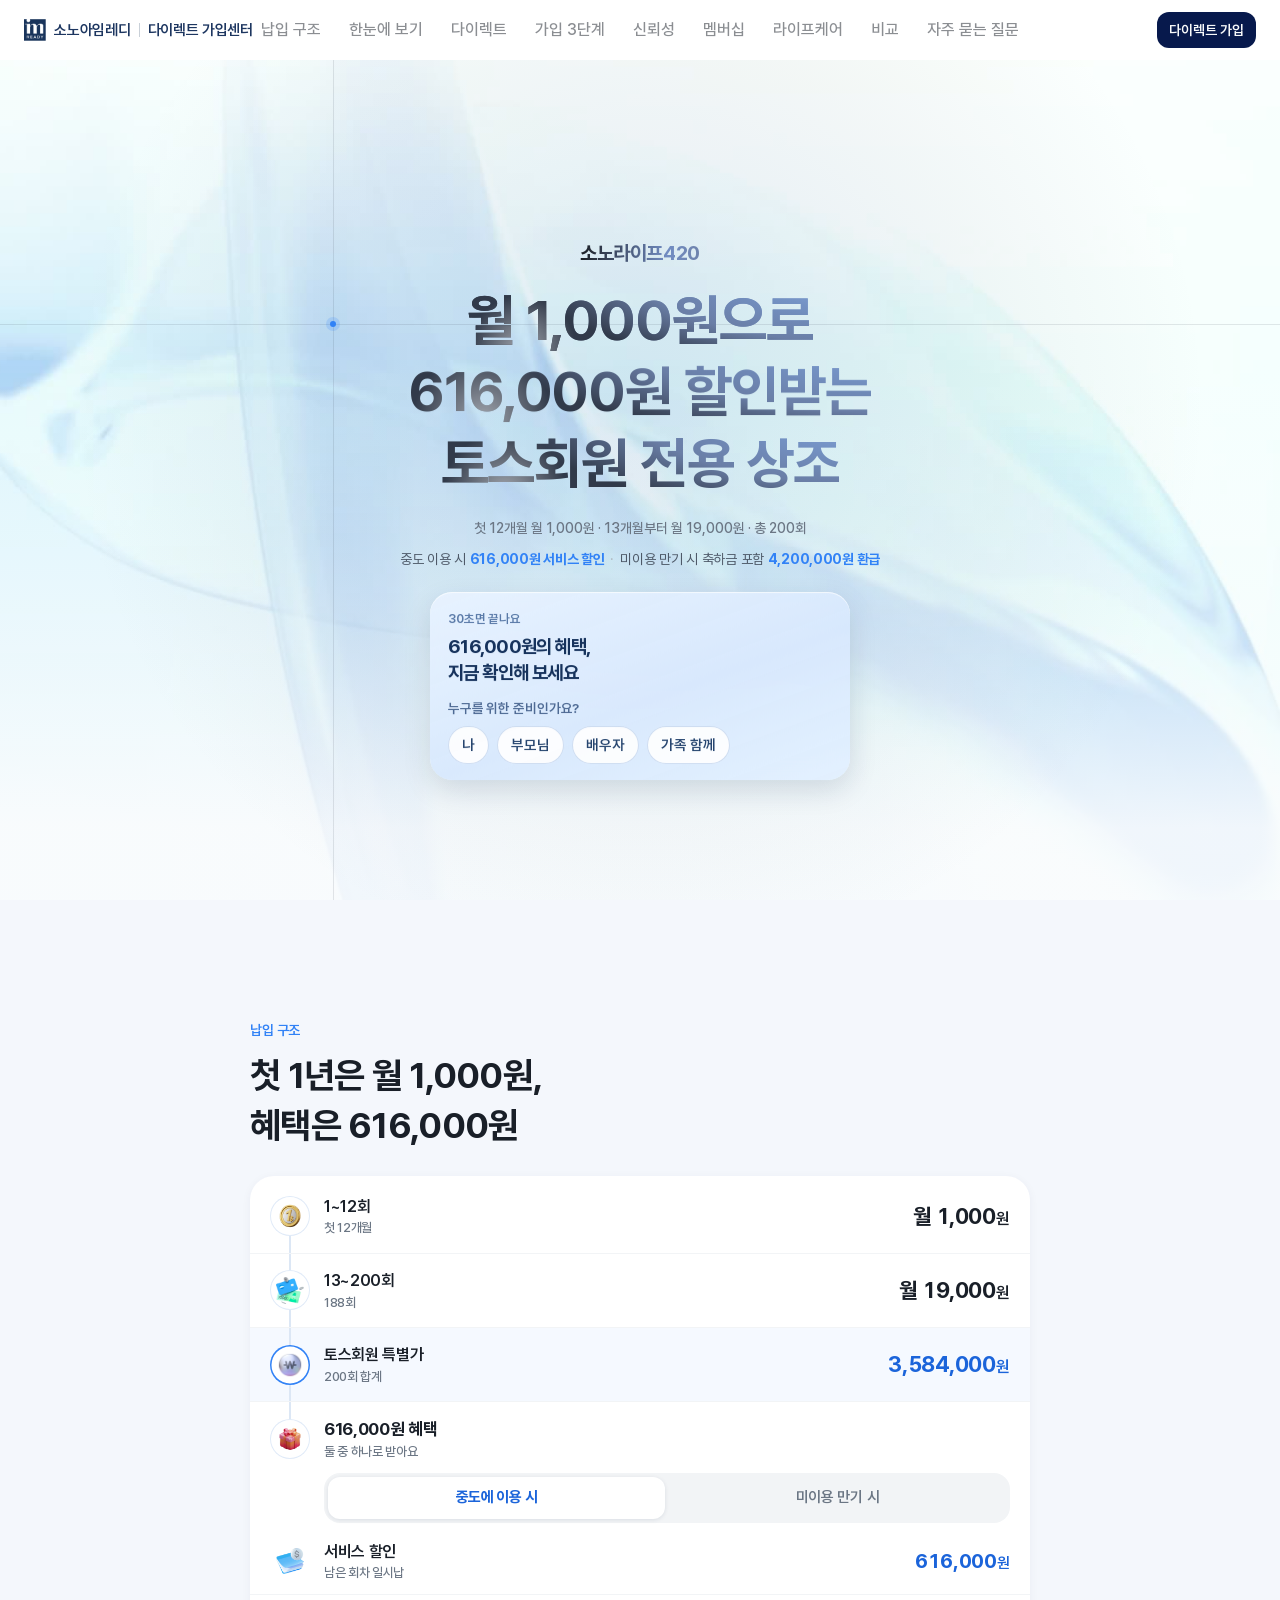
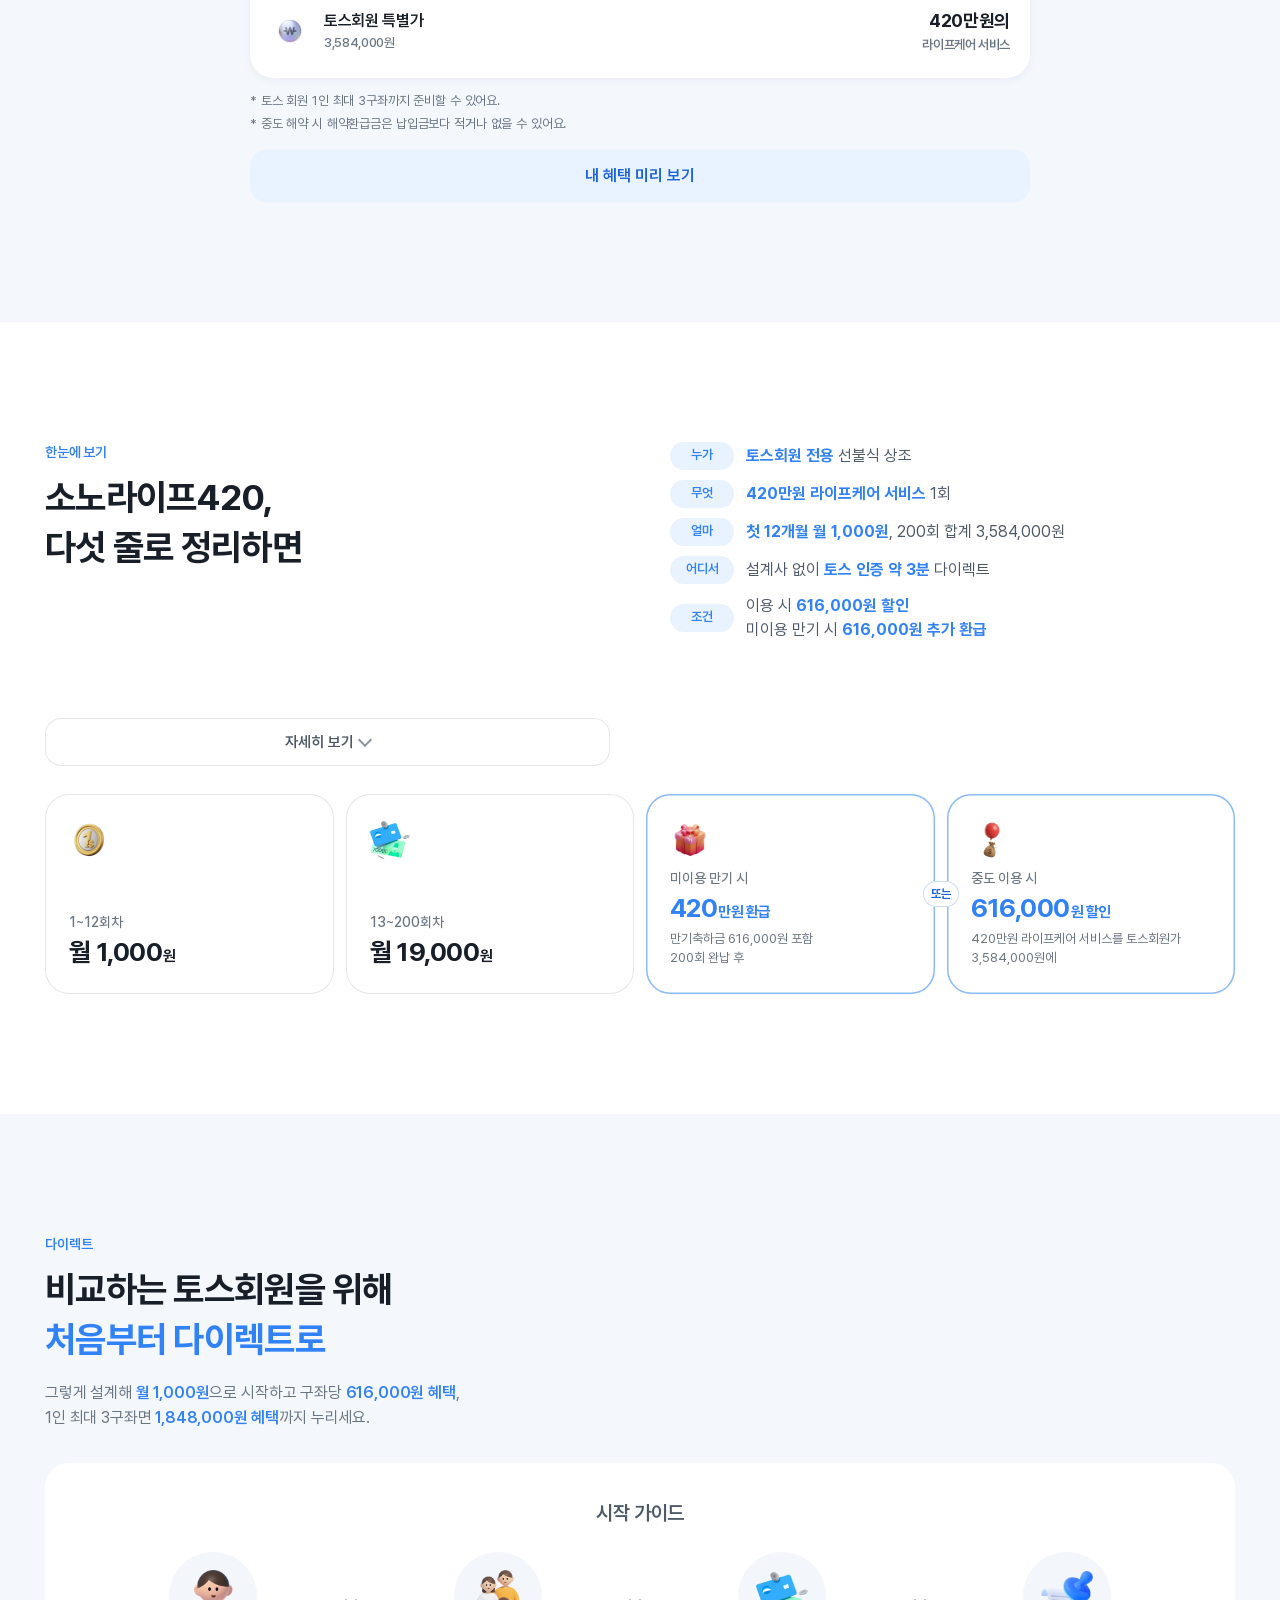
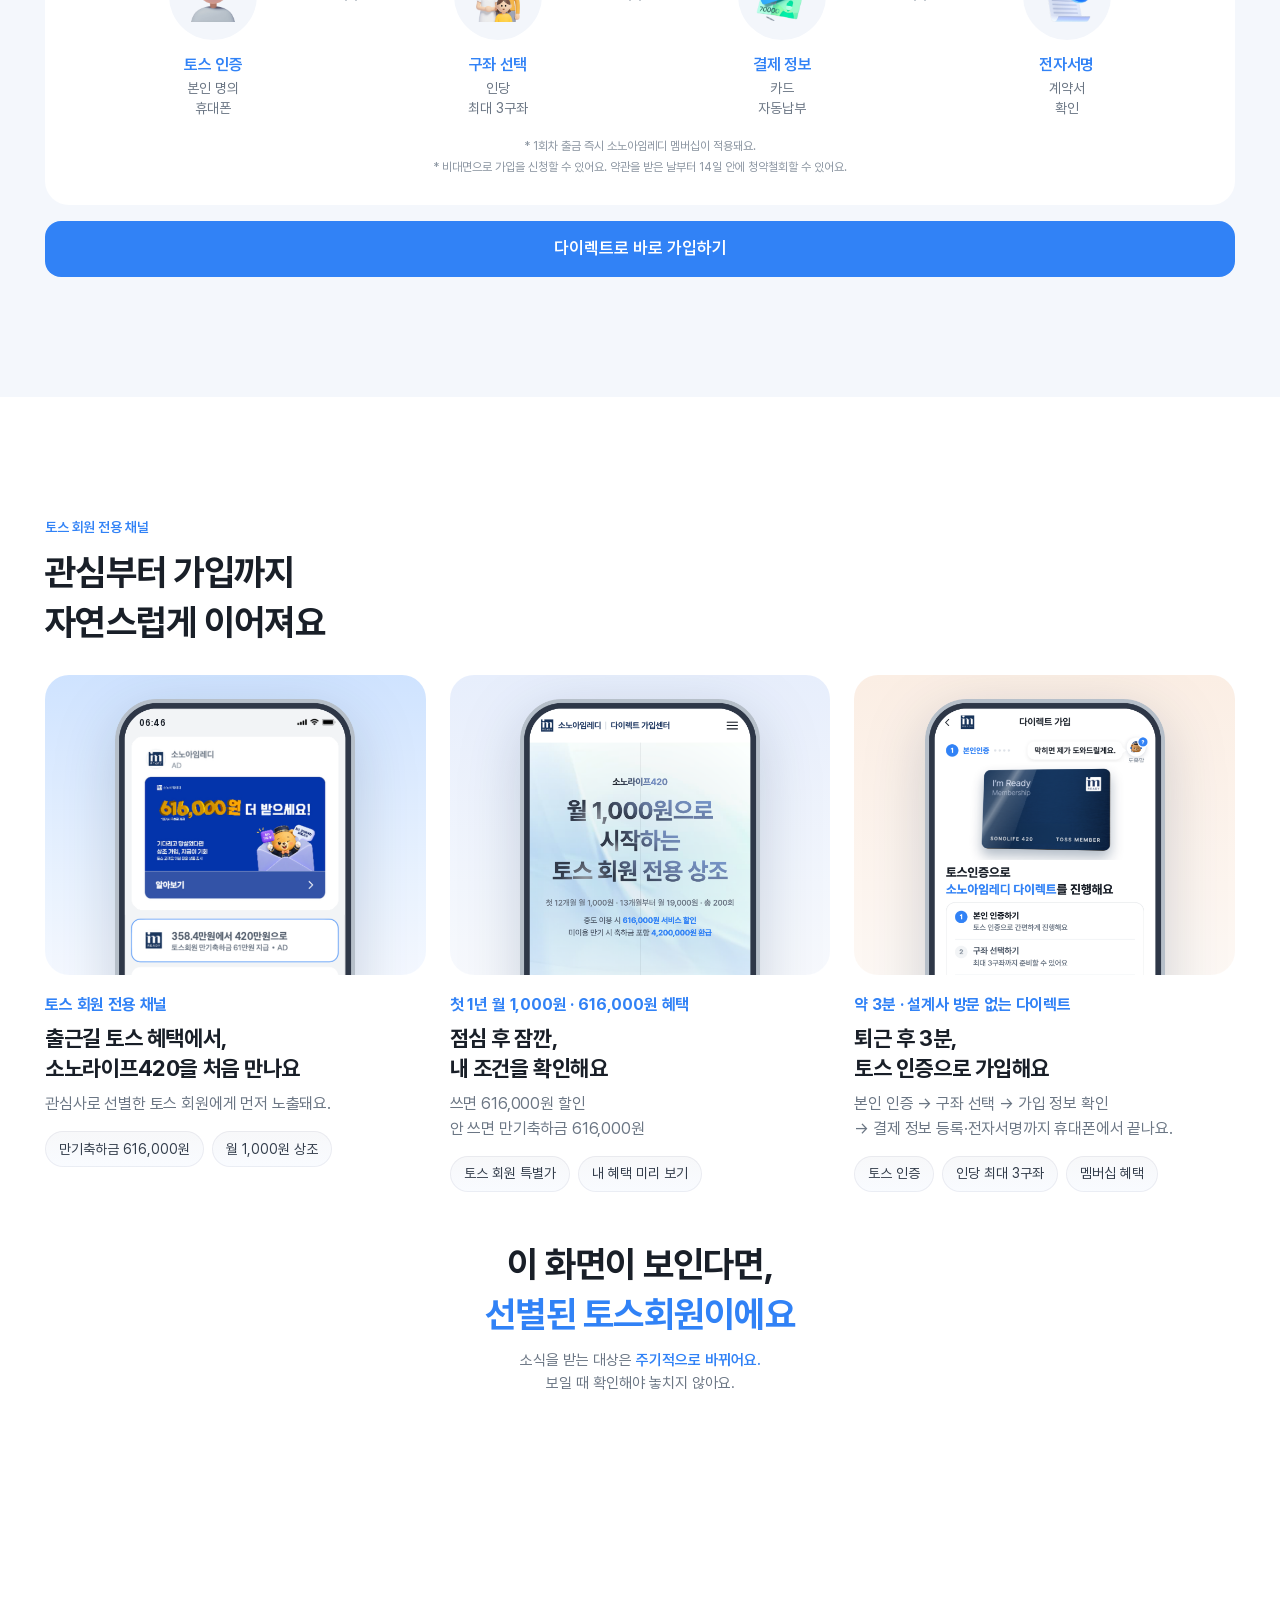
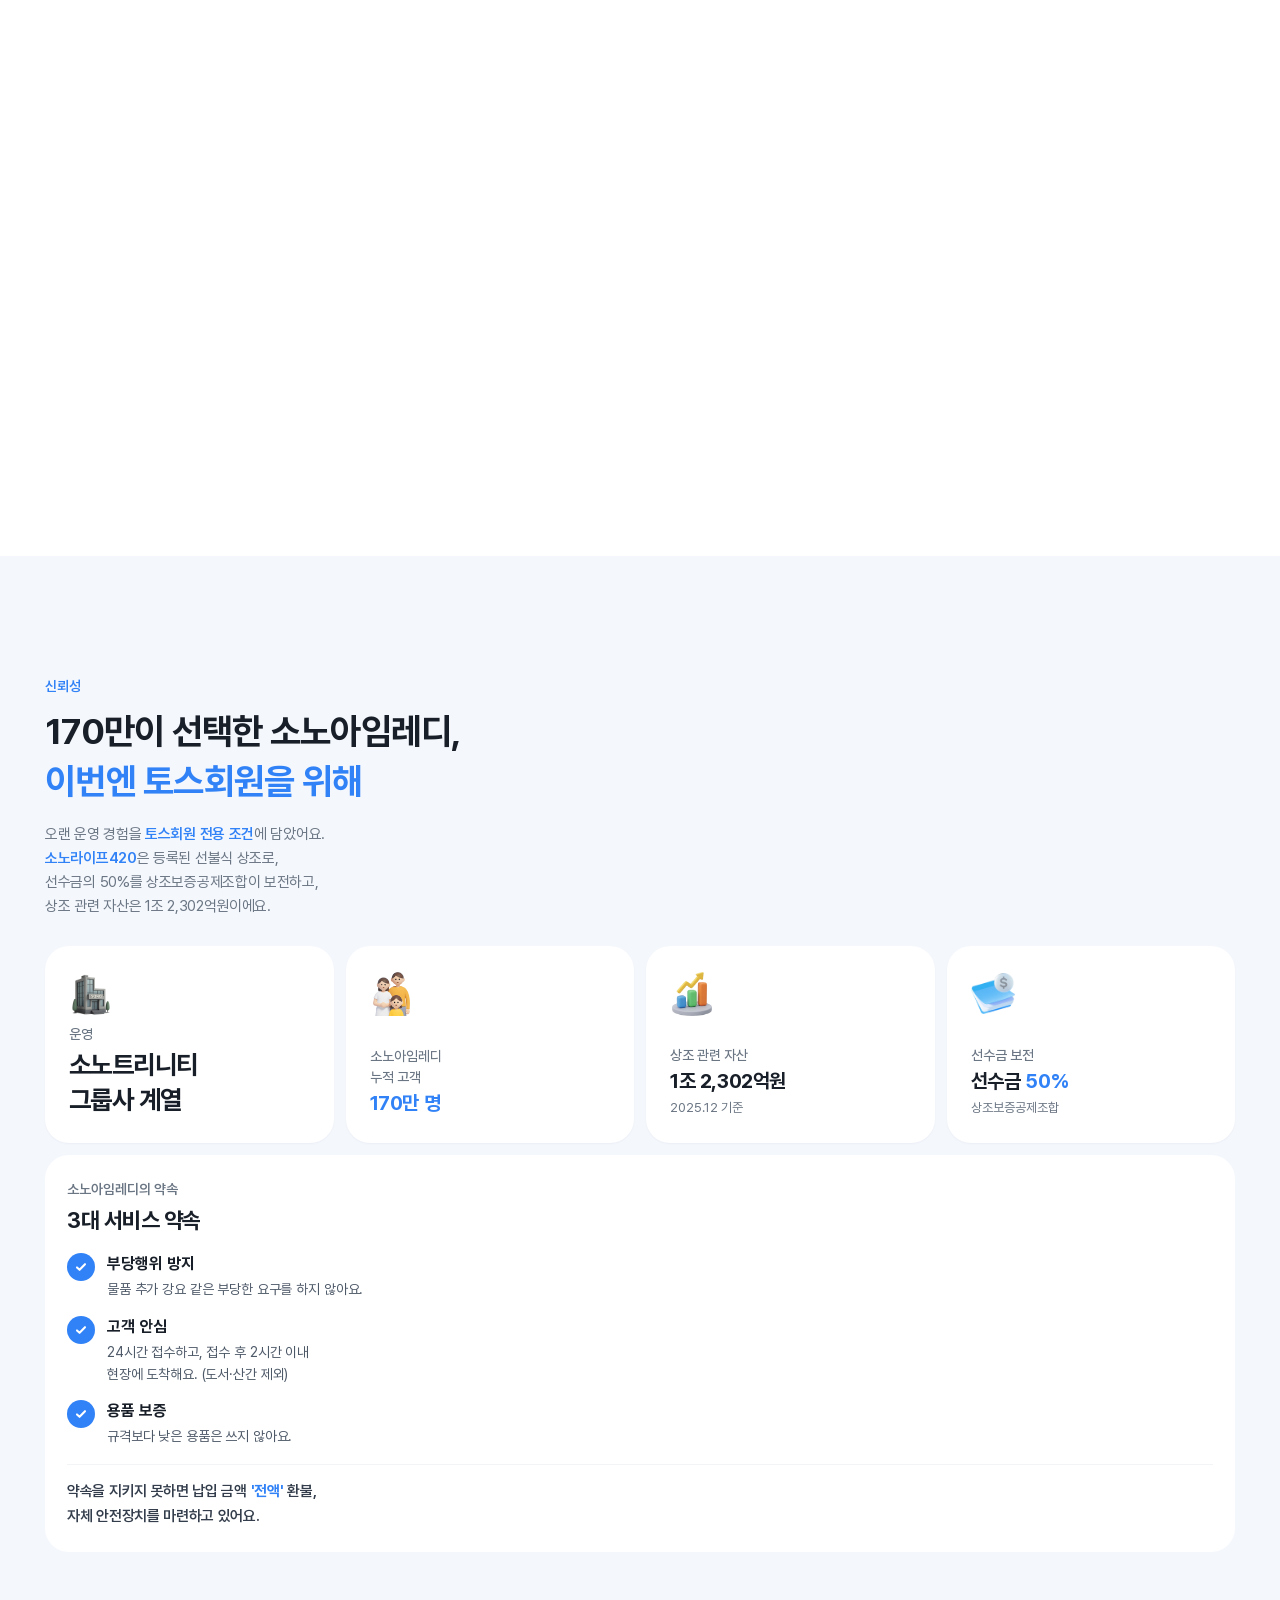
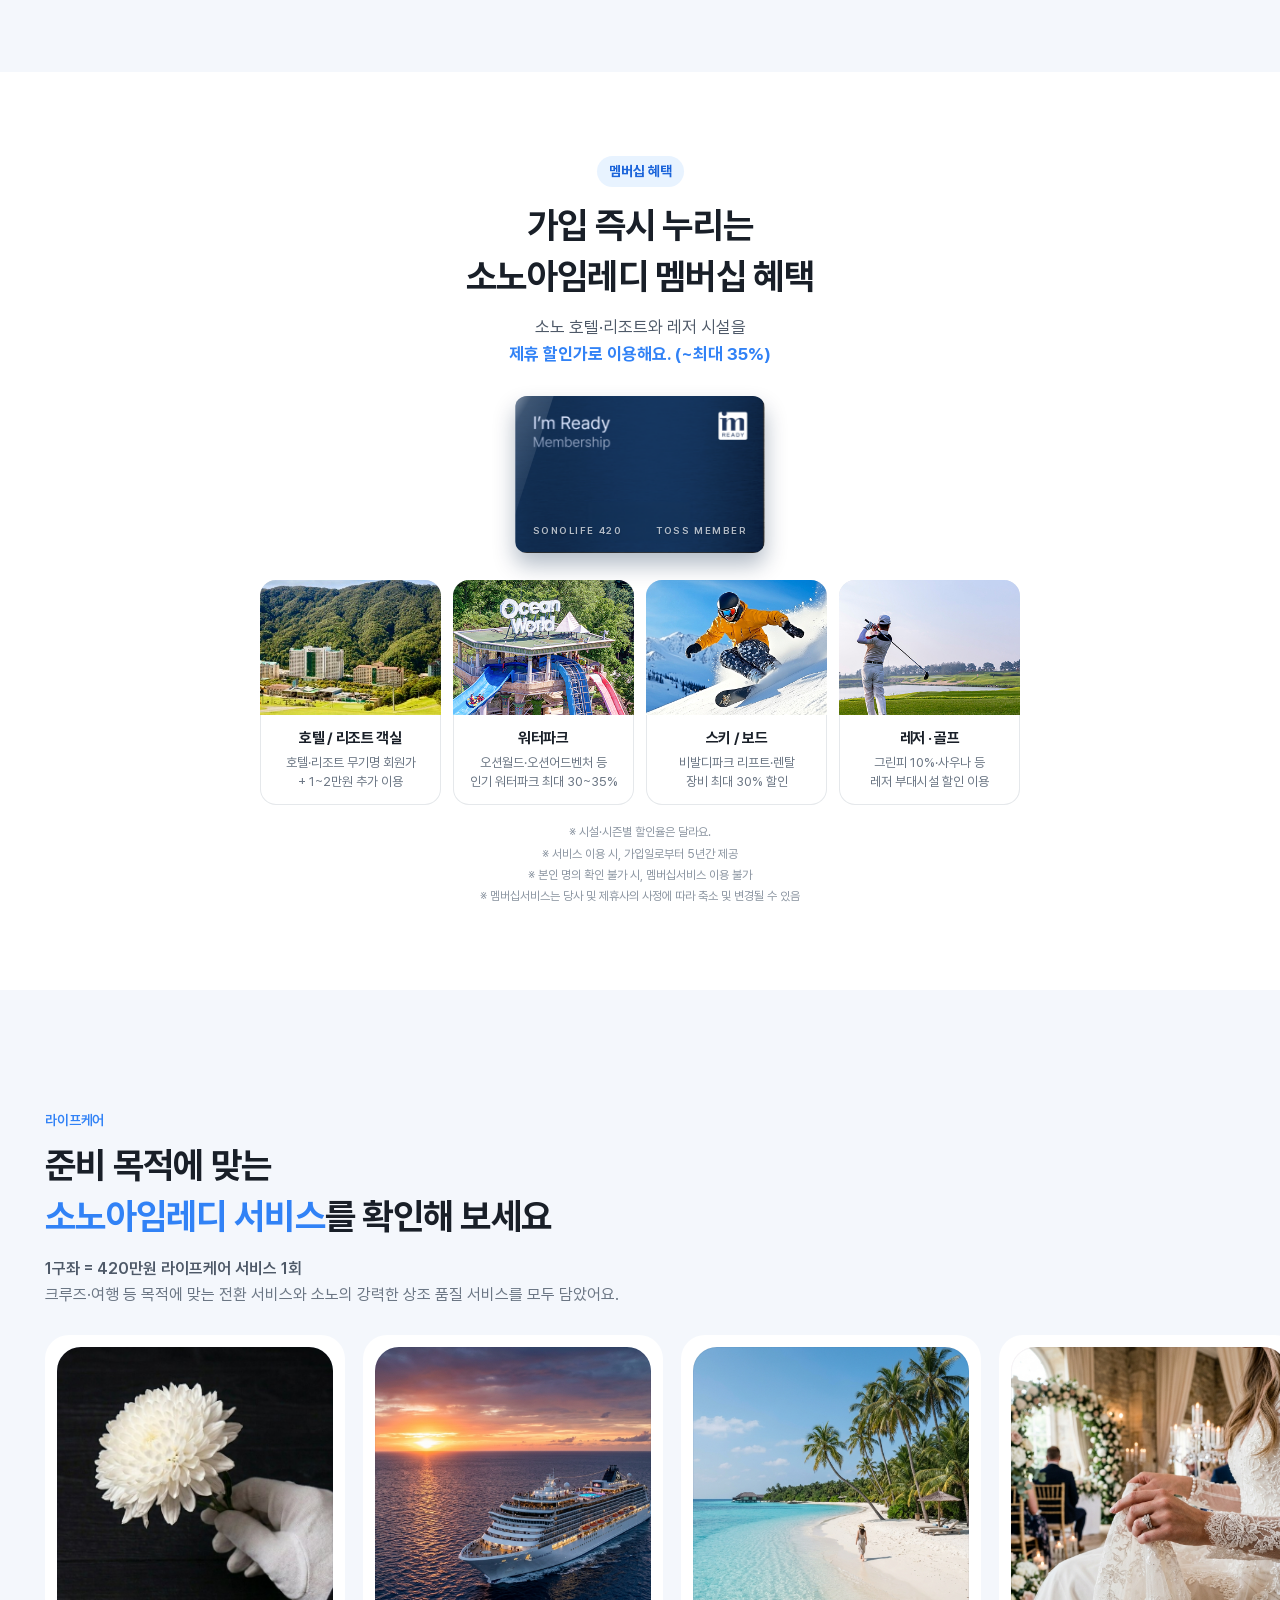
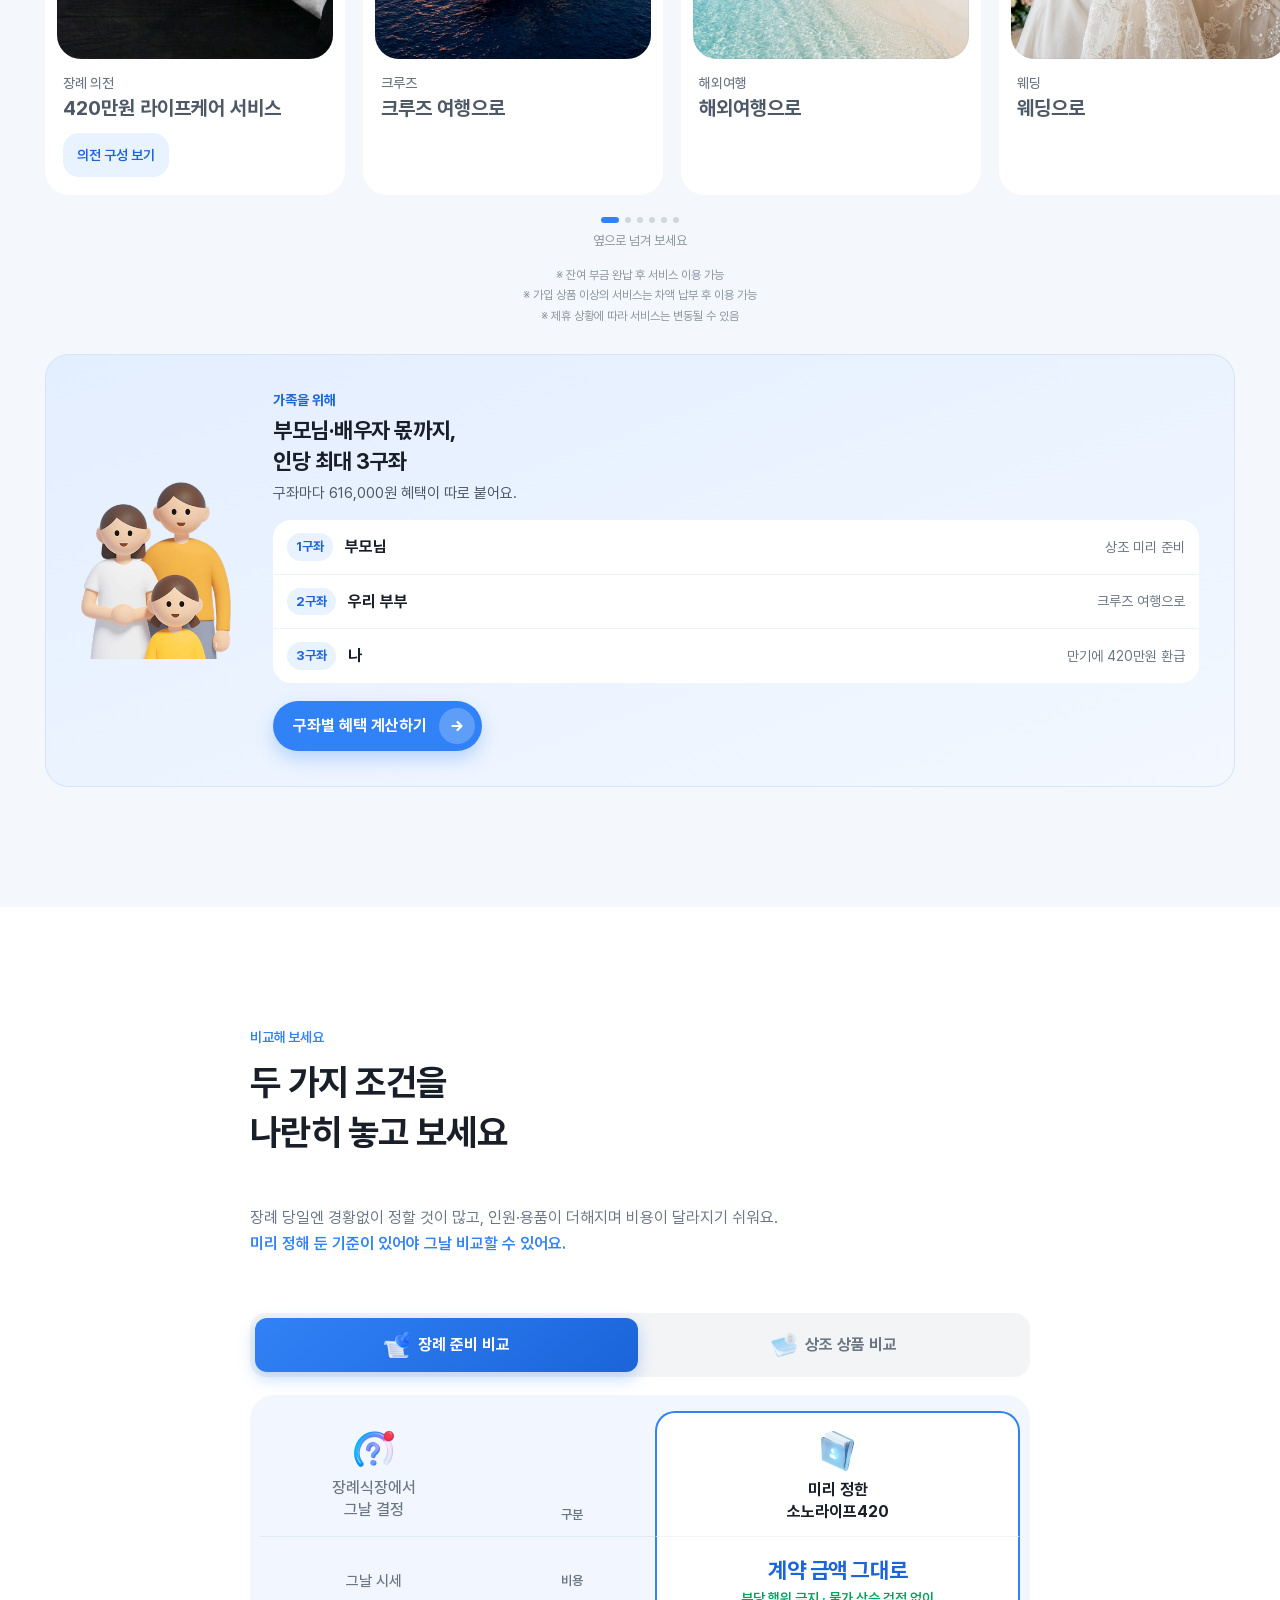
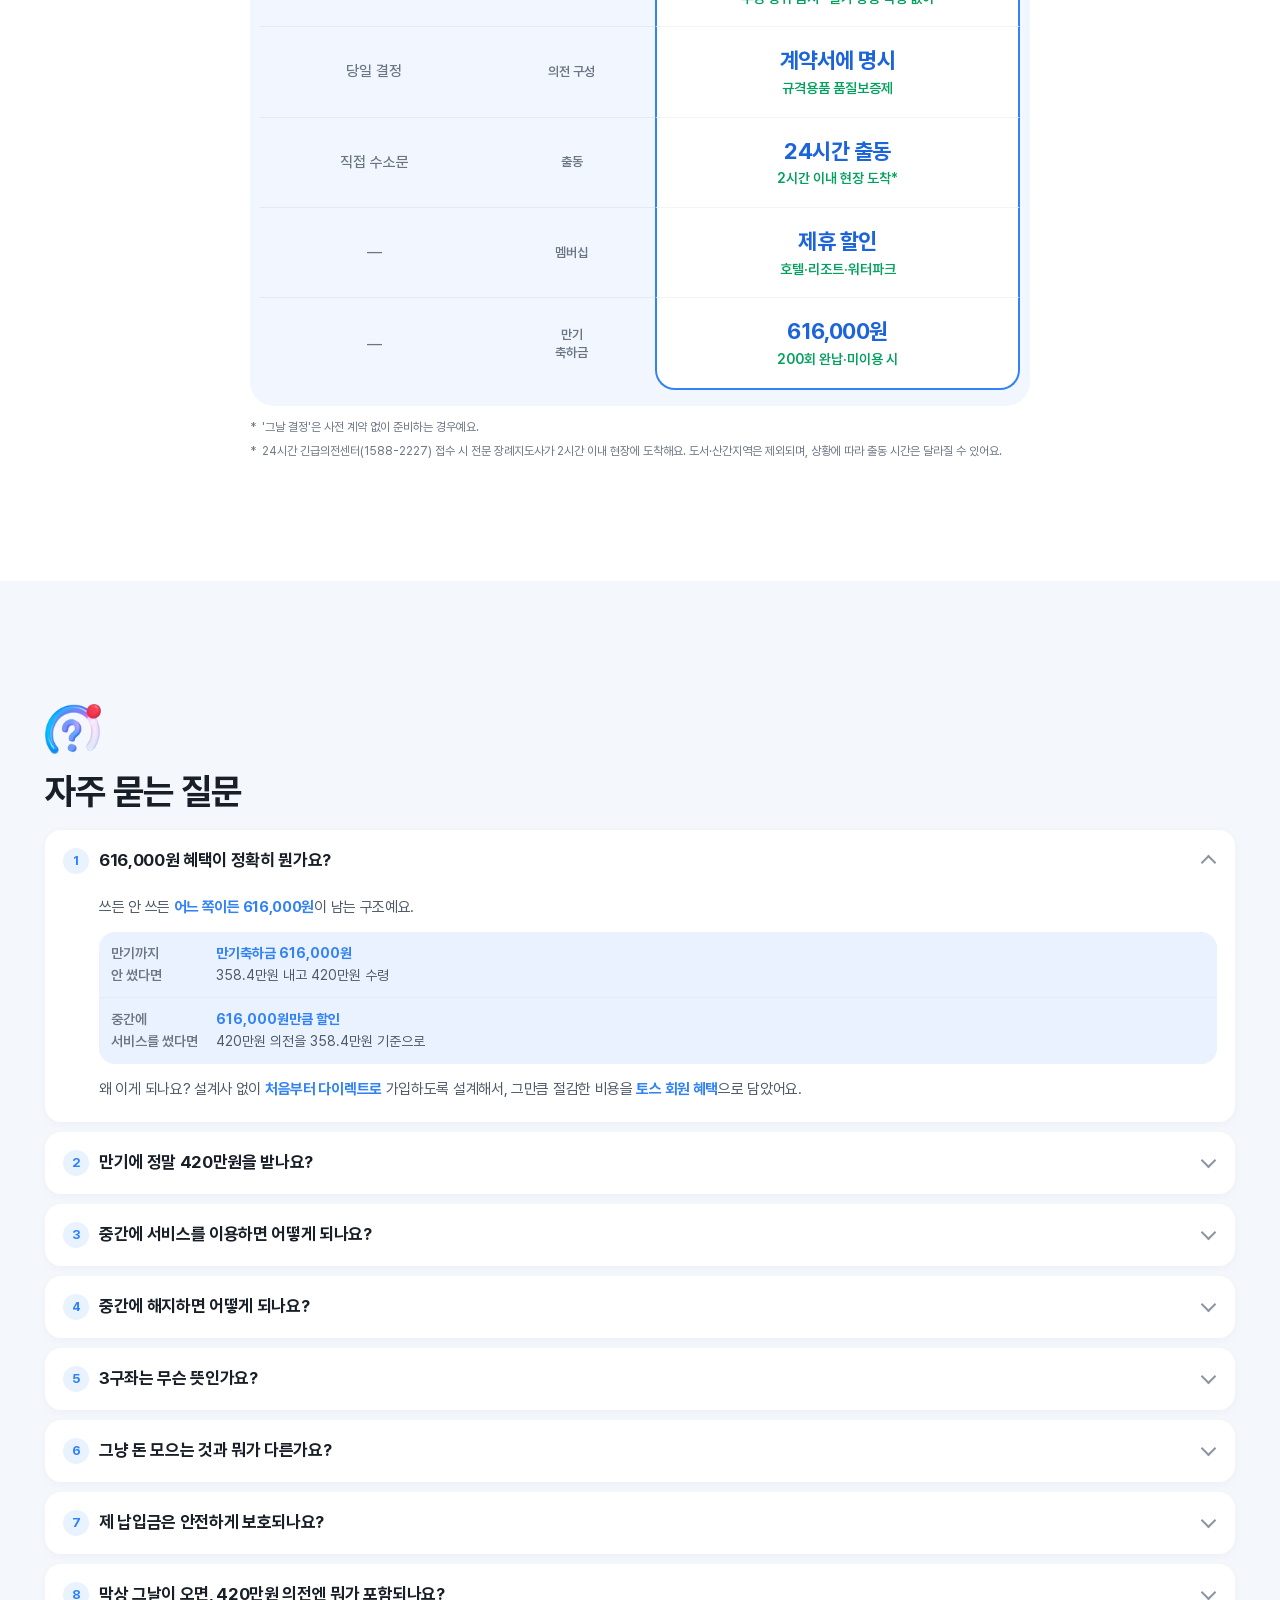
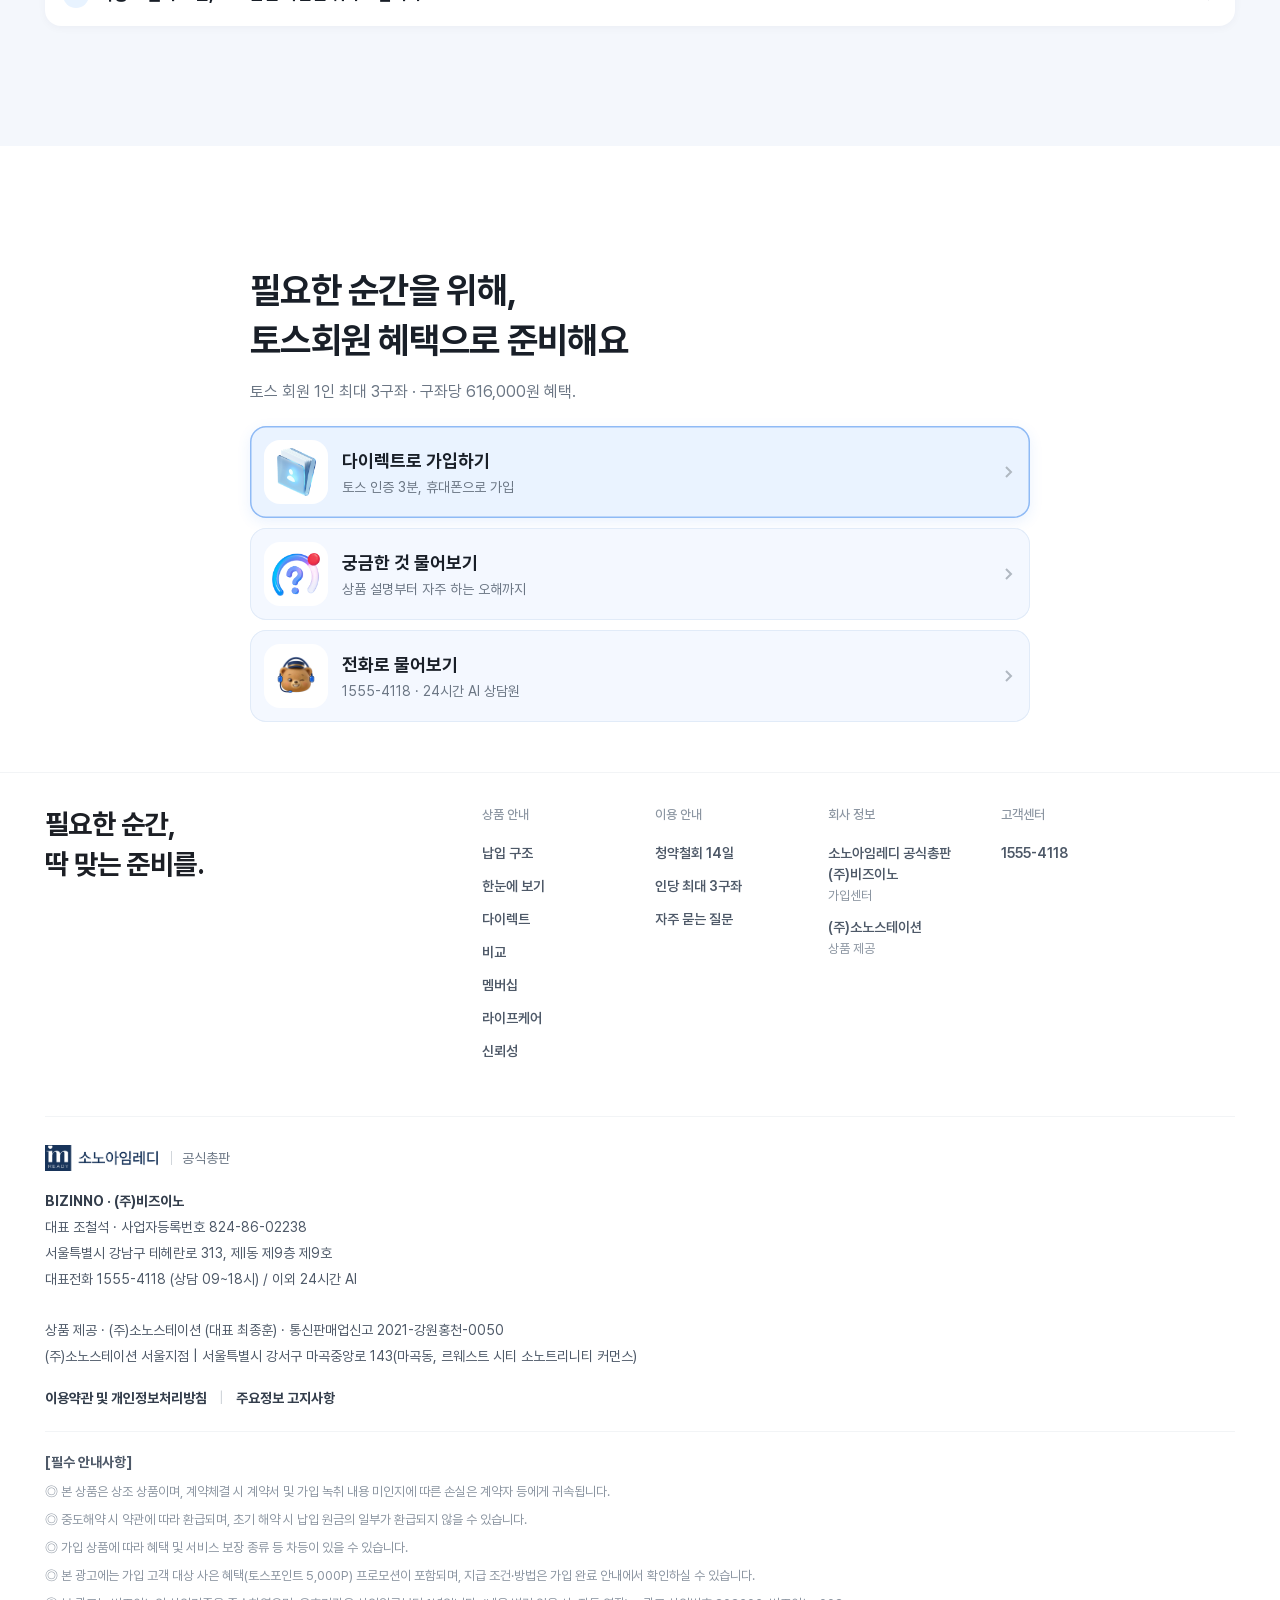
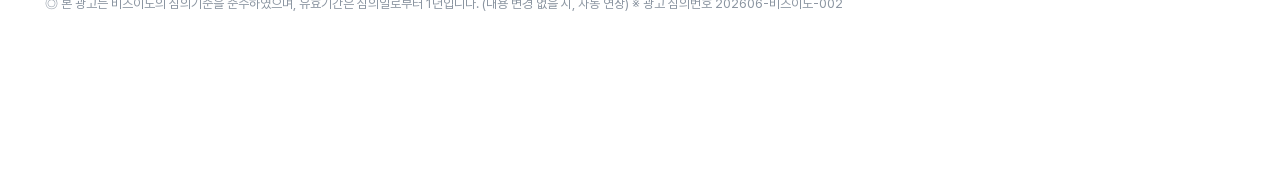
==== commit a8d97d78: "board: 히어로 훅 카드 · 약관 인라인 · 금액 3단 · 관심항목 인라인" ====
--- a/f/index.html
+++ b/f/index.html
@@ -1765,14 +1765,13 @@
 .cmpq .cql i{flex:0 0 22px;width:22px;height:22px;border-radius:50%;background:#3182f6;color:#fff;font-style:normal;font-size:13px;font-weight:700;display:grid;place-items:center}
 .cmpq .cql b{font-size:15.5px;font-weight:700;color:#191f28;letter-spacing:-0.02em}
 .cmpq .cqf{color:var(--t5)}
-.hcard{margin:22px auto 0;max-width:420px;background:rgba(255,255,255,.92);backdrop-filter:blur(12px);-webkit-backdrop-filter:blur(12px);border-radius:20px;padding:16px 16px 14px;box-shadow:0 8px 24px rgba(2,32,71,.12);text-align:left}
-.hcard .hcd{display:flex;align-items:center;gap:8px}
-.hcard .horb{width:34px;height:34px;border-radius:50%;display:grid;place-items:center;background:radial-gradient(circle at 34% 28%,#f2f7ff 0,#c9dcff 34%,#9dbcf5 68%,#7aa6f0 100.0%);box-shadow:inset 0 -3px 8px rgba(40,80,160,.2)}
-.hcard .hcl{font-size:12.5px;font-weight:600;color:#6b7684;letter-spacing:-0.01em}
-.hcard .hcq{margin-top:10px;font-size:17px;font-weight:700;color:#191f28;letter-spacing:-0.02em}
-.hcard .hcchips{display:flex;flex-wrap:wrap;gap:8px;margin-top:12px}
-.hcard .hcchips button{height:38px;padding:0 14px;border-radius:999px;background:#fff;box-shadow:inset 0 0 0 1px #e5e8eb;font-size:14.5px;font-weight:600;color:#333d4b}
-.hcard .hcchips button:active{background:#f2f7ff;box-shadow:inset 0 0 0 1.5px #3182f6;color:#1b64da}
+.hcard{margin:22px auto 0;max-width:420px;background:linear-gradient(160deg,rgba(232,243,255,.96) 0%,rgba(216,232,253,.94) 55%,rgba(226,240,255,.96) 100.0%);backdrop-filter:blur(14px);-webkit-backdrop-filter:blur(14px);border-radius:22px;padding:18px 18px 16px;box-shadow:0 10px 28px rgba(2,32,71,.13),inset 0 1px 0 rgba(255,255,255,.7);text-align:left}
+.hcard .hcl{font-size:12.5px;font-weight:600;color:#5a7aa8;letter-spacing:-0.01em}
+.hcard .hcq{margin-top:6px;font-size:19px;font-weight:700;line-height:1.35;color:#16325c;letter-spacing:-0.03em}
+.hcard .hcs{margin-top:12px;font-size:13.5px;font-weight:600;color:#4e6a94;letter-spacing:-0.01em}
+.hcard .hcchips{display:flex;flex-wrap:wrap;gap:8px;margin-top:8px}
+.hcard .hcchips button{height:38px;padding:0 14px;border-radius:999px;background:rgba(255,255,255,.9);box-shadow:inset 0 0 0 1px rgba(120,160,215,.35);font-size:14.5px;font-weight:600;color:#26456f}
+.hcard .hcchips button:active{background:#fff;box-shadow:inset 0 0 0 1.5px #3182f6;color:#1b64da}
 .agdim{position:fixed;inset:0;z-index:13000;background:rgba(0,0,0,.45);display:flex;align-items:flex-end;justify-content:center}
 .agdim[hidden]{display:none}
 body.agsheet-open{overflow:hidden}
@@ -1802,6 +1801,29 @@
 .agsheet .fbtn{margin-top:16px}
 .agsheet.ag2 .ag2body{margin-top:10px;font-size:14px;line-height:1.7;color:#4e5968;letter-spacing:-0.01em}
 .agdim.ag2{z-index:13100}
+.rst9{margin-top:12px;background:#fff;border-radius:16px;padding:2px 14px;box-shadow:inset 0 0 0 1px #eef1f5}
+.rst9 .r9{display:flex;align-items:center;justify-content:space-between;gap:12px;padding:12px 0}
+.rst9 .r9+.r9{border-top:1px solid #f2f4f6}
+.rst9 .r9 small{font-size:13.5px;color:#4e5968;letter-spacing:-0.01em}
+.rst9 .r9 small em{display:block;font-style:normal;margin-top:2px;font-size:11.5px;color:#8b95a1}
+.rst9 .r9 b{font-size:15.5px;font-weight:700;color:#191f28;letter-spacing:-0.02em;white-space:nowrap}
+.rst9 .r9 b.bl{color:#3182f6}
+.rst9 .r9.tot b{font-size:19px}
+.rlink svg{transition:transform .2s}
+.rlink.open svg{transform:rotate(90deg)}
+.rdetail{margin-top:8px;background:#f2f7ff;border-radius:14px;padding:14px;font-size:13.5px;line-height:1.6;color:#4e5968;letter-spacing:-0.01em}
+.rdetail[hidden]{display:none}
+.rdetail p+p{margin-top:8px}
+.rdetail b{color:#191f28;font-weight:700}
+.rmore{width:100.0%;margin-top:12px;height:42px;border-radius:12px;background:#fff;box-shadow:inset 0 0 0 1px #d7e3f5;font-size:14px;font-weight:600;color:#1b64da}
+.agbox{margin-top:16px;padding:14px;border-radius:18px;background:#fff;box-shadow:inset 0 0 0 1px #eef1f5}
+.agbox .agtt{font-size:15px;font-weight:700;color:#191f28;letter-spacing:-0.02em}
+.agbox .agallbtn{margin-top:10px}
+.resumebar{position:fixed;left:16px;right:16px;bottom:88px;z-index:60;display:flex;align-items:center;gap:10px;padding:12px 14px;border-radius:16px;background:rgba(25,31,40,.93);backdrop-filter:blur(10px);-webkit-backdrop-filter:blur(10px);box-shadow:0 8px 24px rgba(2,32,71,.25)}
+.resumebar[hidden]{display:none}
+.resumebar span{flex:1;min-width:0;font-size:13.5px;font-weight:600;color:#fff;letter-spacing:-0.01em}
+.resumebar button{flex:0 0 auto;height:34px;padding:0 14px;border-radius:999px;background:#3182f6;color:#fff;font-size:13.5px;font-weight:700}
+body.flow-open .resumebar,body.qsheet-open .resumebar{display:none}
 .agnote{margin-top:12px;font-size:12.5px;line-height:1.55;color:var(--muted);letter-spacing:-0.01em}
 .cmp3 .subpwrap{display:grid}
 .cmp3 .subpwrap > .subp{grid-area:1/1;display:block!important;visibility:hidden;pointer-events:none;align-self:center}
@@ -2334,8 +2356,9 @@
     <h1><span class="row"><span>월 1,000원으로</span><span class="rot"><em id="rotw" data-words="시작하는|616,000원 할인받는|만기 때 616,000원 축하금까지 받는|소노아임레디 멤버십 누리는">시작하는</em></span></span><span>토스회원 전용 상조</span></h1>
     <p class="hsub"><span class="hs">첫 12개월 월 1,000원</span><span class="sep"> · </span><span class="hs">13개월부터 월 19,000원 · 총 200회</span></p><p class="hben"><span>중도 이용 시 <b>616,000원 서비스 할인</b></span><i aria-hidden="true"> · </i><span>미이용 만기 시 축하금 포함 <b>4,200,000원 환급</b></span></p>
     <div class="hcard herocta" id="heroCard">
-<div class="hcd"><span class="horb"><img src="img/im_mark_white.png" alt="" width="26" height="26"></span><span class="hcl">30초 · 내 혜택 계산</span></div>
-<p class="hcq">누구를 위한 준비인가요?</p>
+<p class="hcl">30초면 끝나요</p>
+<p class="hcq">616,000원의 혜택,<br>지금 확인해 보세요</p>
+<p class="hcs">누구를 위한 준비인가요?</p>
 <div class="hcchips">
 <button type="button" data-hero-who="me" data-track="cta_hero_flow">나</button>
 <button type="button" data-hero-who="parents" data-track="cta_hero_flow">부모님</button>
@@ -2610,20 +2633,6 @@
 </section>
 </main>
 <button type="button" class="ask" id="ask" data-flow-open data-track="cta_floating_flow" aria-label="616,000원의 혜택 확인하기"><span class="orb"><img src="img/im_mark_white.png" alt="" width="30" height="30"></span><span class="t">616,000원의 혜택 확인하기</span><svg width="15" height="15" viewBox="0 0 15 15" fill="none" aria-hidden="true"><path d="M6.36891 3.13109L10.7531 7.51529L6.36891 11.8995L7.5 13.0306L13.0153 7.51529L7.5 2L6.36891 3.13109Z" fill="black" fill-opacity="0.5"/></svg></button>
-<div class="agdim" id="agDim" hidden>
-  <div class="agsheet" role="dialog" aria-modal="true" aria-labelledby="agTitle">
-    <i class="handle" aria-hidden="true"></i>
-    <div class="agh"><p id="agTitle">토스 인증을 위해<br>약관 동의가 필요해요</p><button type="button" id="agClose" aria-label="닫기"><svg viewBox="0 0 24 24" fill="none" stroke="#191f28" stroke-width="2" stroke-linecap="round"><path d="M6 6l12 12M18 6L6 18"/></svg></button></div>
-    <button type="button" class="agallbtn" id="agAllBtn" aria-pressed="false"><span class="box"><svg viewBox="0 0 16 16" fill="none" stroke="currentColor" stroke-width="2.4" stroke-linecap="round" stroke-linejoin="round"><path d="M3 8.5l3.2 3L13 4.5"/></svg></span><span class="tx"><b>모두 동의하기</b><small class="strong">선택 항목(광고성 정보 수신) 동의까지 함께 체크돼요</small></span></button>
-    <ul class="agrows">
-      <li><button type="button" class="agchk" data-ag="req" aria-pressed="false"><svg viewBox="0 0 16 16" fill="none" stroke="currentColor" stroke-width="2.4" stroke-linecap="round" stroke-linejoin="round"><path d="M3 8.5l3.2 3L13 4.5"/></svg></button><p><em>(필수)</em> 개인정보 수집·이용 동의</p><button type="button" class="agview" data-term="req" aria-label="내용 보기"><svg viewBox="0 0 16 16" fill="none" stroke="#b0b8c1" stroke-width="2" stroke-linecap="round" stroke-linejoin="round"><path d="M6 3l5 5-5 5"/></svg></button></li>
-      <li><button type="button" class="agchk" data-ag="req2" aria-pressed="false"><svg viewBox="0 0 16 16" fill="none" stroke="currentColor" stroke-width="2.4" stroke-linecap="round" stroke-linejoin="round"><path d="M3 8.5l3.2 3L13 4.5"/></svg></button><p><em>(필수)</em> 개인정보 제3자 제공 동의<small>받는 자 (주)소노스테이션</small></p><button type="button" class="agview" data-term="req2" aria-label="내용 보기"><svg viewBox="0 0 16 16" fill="none" stroke="#b0b8c1" stroke-width="2" stroke-linecap="round" stroke-linejoin="round"><path d="M6 3l5 5-5 5"/></svg></button></li>
-      <li><button type="button" class="agchk" data-ag="opt" aria-pressed="false"><svg viewBox="0 0 16 16" fill="none" stroke="currentColor" stroke-width="2.4" stroke-linecap="round" stroke-linejoin="round"><path d="M3 8.5l3.2 3L13 4.5"/></svg></button><p><em>(선택)</em> 광고성 정보 수신 (문자·전화·이메일)<small>보내는 곳 (주)비즈이노</small></p><button type="button" class="agview" data-term="opt" aria-label="내용 보기"><svg viewBox="0 0 16 16" fill="none" stroke="#b0b8c1" stroke-width="2" stroke-linecap="round" stroke-linejoin="round"><path d="M6 3l5 5-5 5"/></svg></button></li>
-    </ul>
-    <p class="agnote">필수 항목에 동의하지 않으면 가입 신청이 제한돼요.<br><b>선택 항목은 동의하지 않아도 가입·서비스 이용에 제한이 없어요.</b></p>
-    <button type="button" class="fbtn" id="agGo" disabled>동의하고 토스 인증</button>
-  </div>
-</div>
 <div class="agdim ag2" id="agDim2" hidden>
   <div class="agsheet ag2" role="dialog" aria-modal="true" aria-labelledby="ag2Title">
     <i class="handle" aria-hidden="true"></i>
@@ -2703,6 +2712,18 @@
         <div class="rline8" id="rLine"></div>
         <p class="rnote" id="rNote"></p>
         <button type="button" class="rlink" id="rLink"></button>
+        <div class="rdetail" id="rDetail" hidden></div>
+        <div class="agbox">
+          <p class="agtt">가입 전에 약관을 확인해 주세요</p>
+          <button type="button" class="agallbtn" id="agAllBtn" aria-pressed="false"><span class="box"><svg viewBox="0 0 16 16" fill="none" stroke="currentColor" stroke-width="2.4" stroke-linecap="round" stroke-linejoin="round"><path d="M3 8.5l3.2 3L13 4.5"/></svg></span><span class="tx"><b>모두 동의하기</b><small class="strong">필수·선택 항목 전체에 동의해요</small></span></button>
+          <ul class="agrows">
+            <li><button type="button" class="agchk" data-ag="req" aria-pressed="false"><svg viewBox="0 0 16 16" fill="none" stroke="currentColor" stroke-width="2.4" stroke-linecap="round" stroke-linejoin="round"><path d="M3 8.5l3.2 3L13 4.5"/></svg></button><p><em>(필수)</em> 개인정보 수집·이용 동의</p><button type="button" class="agview" data-term="req" aria-label="내용 보기"><svg viewBox="0 0 16 16" fill="none" stroke="#b0b8c1" stroke-width="2" stroke-linecap="round" stroke-linejoin="round"><path d="M6 3l5 5-5 5"/></svg></button></li>
+            <li><button type="button" class="agchk" data-ag="req2" aria-pressed="false"><svg viewBox="0 0 16 16" fill="none" stroke="currentColor" stroke-width="2.4" stroke-linecap="round" stroke-linejoin="round"><path d="M3 8.5l3.2 3L13 4.5"/></svg></button><p><em>(필수)</em> 개인정보 제3자 제공 동의 (받는 자 (주)소노스테이션)</p><button type="button" class="agview" data-term="req2" aria-label="내용 보기"><svg viewBox="0 0 16 16" fill="none" stroke="#b0b8c1" stroke-width="2" stroke-linecap="round" stroke-linejoin="round"><path d="M6 3l5 5-5 5"/></svg></button></li>
+            <li><button type="button" class="agchk" data-ag="opt" aria-pressed="false"><svg viewBox="0 0 16 16" fill="none" stroke="currentColor" stroke-width="2.4" stroke-linecap="round" stroke-linejoin="round"><path d="M3 8.5l3.2 3L13 4.5"/></svg></button><p><em>(선택)</em> 광고성 정보 수신 (문자·전화·이메일 / 보내는 곳 (주)비즈이노)</p><button type="button" class="agview" data-term="opt" aria-label="내용 보기"><svg viewBox="0 0 16 16" fill="none" stroke="#b0b8c1" stroke-width="2" stroke-linecap="round" stroke-linejoin="round"><path d="M6 3l5 5-5 5"/></svg></button></li>
+          </ul>
+          <p class="agnote">필수 항목에 동의하지 않으면 가입 신청이 제한돼요.<br>선택 항목은 동의하지 않아도 가입할 수 있어요. 다만 프로모션·혜택 안내는 받지 못할 수 있어요.</p>
+        </div>
+        <p class="ferr" id="eAgree2">필수 항목에 동의해 주세요.</p>
         <p class="rtrust">동의하면 토스 인증 후 바로 구좌 선택으로 이어져요.</p>
       </div>
       <div class="fstep gostep" data-step="go" hidden>
@@ -3356,6 +3377,12 @@
         spouse: "배우자 몫까지 2구좌로 함께 준비할 수 있어요.",
         family: "가족이 함께라면 인당 최대 3구좌까지. 구좌마다 장례·여행 등 필요에 맞게 따로 쓸 수 있어요."
     };
+    var ASK_DETAIL = {
+        price: '<p><b>420만원 상품을 토스회원가 3,584,000원</b>으로 준비해요. 첫 12개월 월 1,000원, 13회차부터 월 19,000원 × 188회예요.</p><p>중도 이용 시 남은 납입금을 한 번에 내면 <b>420만원 라이프케어 서비스</b>를 그대로 이용해요.</p>',
+        bonus: '<p>200회를 모두 내고 서비스를 쓰지 않으면 만기 익월에 <b>만기축하금 616,000원을 더해 420만원</b>을 돌려받아요.</p><p>중도 해지 시에는 약관의 해약환급금 기준을 따르고, 초기에는 환급금이 없거나 적을 수 있어요.</p>',
+        service: '<p>1588-2227 24시간 접수 · 장례지도사가 <b>2시간 이내 출동</b>(도서·산간 제외)해요.</p><p>인력·용품·차량이 기본 포함이고(3일장 기준), 상조로 쓰지 않으면 <b>크루즈·해외여행 등 전환 서비스</b>로도 쓸 수 있어요.</p>',
+        member: '<p>가입 즉시 <b>소노아임레디 멤버십</b>으로 호텔·리조트·워터파크·스키장을 회원 특가(최대 35%, 시설·시즌별 상이)로 이용해요.</p><p>서비스 이용 시 가입일로부터 5년간 제공돼요.</p>'
+    };
     var ASK_LINK = {
         price: {
             sec: "structure",
@@ -3395,18 +3422,34 @@
             return "<span>" + t + "</span>";
         }).join("");
         document.getElementById("rCards").innerHTML = '<div class="rc8"><img src="assets/lp/ic3d_coin.png" alt=""><small>1~12회차</small><strong>월 1,000<span class="u">원</span></strong></div>' + '<div class="rc8"><img src="assets/ic/card.png" alt=""><small>13~200회차</small><strong>월 19,000<span class="u">원</span></strong></div>' + '<div class="rc8 bd"><img src="assets/lp/ic3d_gift.png" alt=""><small>미이용 만기 시</small><strong>420<span class="u">만원 환급</span></strong></div>' + '<div class="rc8 bd"><img src="assets/lp/ic_moneybag.png" alt=""><small>중도 이용 시</small><strong>616,000<span class="u">원 할인</span></strong></div>';
-        document.getElementById("rLine").innerHTML = (n > 1 ? '<p class="rh8"><b>' + n + "구좌</b>면 혜택도 <b>" + n + "배</b>로 커져요</p>" : '<p class="rh8"><b>1구좌</b> 준비 시 혜택</p>') + '<div class="rsum8"><img src="assets/ic/gift_blue.png" alt=""><span>혜택 합계<small>구좌마다 할인 또는 만기축하금</small></span><b>' + fmt(616e3 * n) + "원</b></div>" + planRows(n) + '<div class="rst8"><div><small>월 납입</small><b>월 ' + fmt(1e3 * n) + "원</b><span>13회차부터 월 " + fmt(19e3 * n) + "원</span></div><div><small>토스 특별회원가</small><b>" + fmt(3584e3 * n) + "원</b><span>200회 합계</span></div></div>";
+        document.getElementById("rLine").innerHTML = (n > 1 ? '<p class="rh8"><b>' + n + "구좌</b>면 혜택도 <b>" + n + "배</b>로 커져요</p>" : '<p class="rh8"><b>1구좌</b> 준비 시 혜택</p>') + '<div class="rsum8"><img src="assets/ic/gift_blue.png" alt=""><span>혜택 합계<small>구좌마다 할인 또는 만기축하금</small></span><b>' + fmt(616e3 * n) + "원</b></div>" + planRows(n) + '<div class="rst9"><div class="r9"><small>상품 금액<em>약관 기준</em></small><b>' + fmt(42e5 * n) + '원</b></div><div class="r9"><small>토스회원 혜택</small><b class="bl">- ' + fmt(616e3 * n) + '원</b></div><div class="r9 tot"><small>실제 내는 돈<em>토스 특별회원가 · 200회 합계</em></small><b>' + fmt(3584e3 * n) + '원</b></div></div>' + '<div class="rst8"><div><small>월 납입</small><b>월 ' + fmt(1e3 * n) + "원</b><span>13회차부터 월 " + fmt(19e3 * n) + "원</span></div><div><small>혜택 받는 방식</small><b>둘 중 하나</b><span>이용 시 할인 · 미이용 만기 시 축하금</span></div></div>";
         document.getElementById("rNote").textContent = WHO_NOTE[S.who] || "";
         var L = ASK_LINK[S.ask] || ASK_LINK.price, rl = document.getElementById("rLink");
         rl.innerHTML = '<img src="' + L.img + '" alt="" width="40" height="40"><span><small>관심 항목 · ' + L.s + "</small><b>" + L.b + '</b></span><svg viewBox="0 0 16 16" fill="none" stroke="#8b95a1" stroke-width="2"><path d="M6 3l5 5-5 5"/></svg>';
-        rl.onclick = function() {
-            hideFlow();
-            flowHist = 0;
-            history.replaceState(null, "", location.pathname + location.search);
-            setTimeout(function() {
-                goSec(L.sec);
-            }, 80);
-        };
+        rl.setAttribute("aria-expanded", "false");
+        rl.classList.remove("open");
+        var det = document.getElementById("rDetail");
+        if (det) {
+            det.hidden = true;
+            det.innerHTML = "";
+            rl.onclick = function() {
+                var open = rl.getAttribute("aria-expanded") === "true";
+                rl.setAttribute("aria-expanded", String(!open));
+                rl.classList.toggle("open", !open);
+                det.hidden = open;
+                if (!open) {
+                    det.innerHTML = (ASK_DETAIL[S.ask] || ASK_DETAIL.price) + '<button type="button" class="rmore" id="rMore">랜딩에서 더 자세히 보기</button>';
+                    var mb = document.getElementById("rMore");
+                    if (mb) mb.onclick = function() {
+                        try { sessionStorage.setItem("sl420f.resume", JSON.stringify({ who: S.who, seats: S.seats, ask: S.ask, at: Date.now() })); } catch (e) {}
+                        hideFlow();
+                        flowHist = 0;
+                        history.replaceState(null, "", location.pathname + location.search);
+                        setTimeout(function() { goSec(L.sec); if (window.showResume) window.showResume(); }, 80);
+                    };
+                }
+            };
+        }
     }
     function render() {
         fbody.querySelectorAll(".fstep").forEach(function(el) {
@@ -3502,7 +3545,8 @@
         if (S.step === "form") {
             if (S.who && S.seats && S.ask) showStep("result", true);
         } else if (S.step === "result") {
-            openAg();
+            if (window.__agSubmit && !window.__agSubmit()) return;
+            if (window.__goSeat) window.__goSeat();
         } else {
             location.href = seatUrl(+S.seats || 1);
         }
@@ -3871,10 +3915,11 @@
 </script>
 <script>
 (function(){
-  var dim=document.getElementById("agDim"), dim2=document.getElementById("agDim2"), go=document.getElementById("agGo"),
-      allBtn=document.getElementById("agAllBtn"), rows=document.querySelectorAll("#agDim .agchk"),
+  var dim2=document.getElementById("agDim2"),
+      allBtn=document.getElementById("agAllBtn"), rows=document.querySelectorAll(".agbox .agchk"),
       body=document.getElementById("ag2Body"), t2=document.getElementById("ag2Title");
-  if(!dim) return;
+  if(!allBtn) return;
+  window.__agState=function(){ return {req:st.req,req2:st.req2,opt:st.opt}; };
   var st={req:false,req2:false,opt:false};
   var TERMS={
     req:["[필수] 개인정보 수집·이용","수집·이용 주체 (주)비즈이노(소노라이프420 가입상담센터 운영·판매대행)<br>항목 이름·휴대폰번호·생년월일·성별·내외국인 여부·CI<br>목적 본인확인 및 소노라이프420 가입 신청 절차 진행<br>보유 가입 미완료 시 최대 90일, 목적 달성 시 파기<br>처리 위탁 (주)링크허브(바로써트) 본인확인 중계<br><br>동의를 거부할 수 있어요. 다만 동의하지 않으면 가입 신청이 제한돼요."],
@@ -3885,26 +3930,26 @@
     rows.forEach(function(b){ var k=b.getAttribute("data-ag"); b.classList.toggle("on",st[k]); b.setAttribute("aria-pressed",String(st[k])); });
     var all=st.req&&st.req2&&st.opt;
     allBtn.classList.toggle("on",all); allBtn.setAttribute("aria-pressed",String(all));
-    go.disabled=!(st.req&&st.req2);
+    var err=document.getElementById("eAgree2"); if(err && st.req && st.req2) err.classList.remove("show");
   }
-  window.openAg=function(){ dim.hidden=false; document.body.classList.add("agsheet-open"); paint(); };
-  function closeAg(){ dim.hidden=true; document.body.classList.remove("agsheet-open"); }
-  document.getElementById("agClose").addEventListener("click",closeAg);
-  dim.addEventListener("click",function(e){ if(e.target===dim) closeAg(); });
+  paint();
   allBtn.addEventListener("click",function(){ var on=!(st.req&&st.req2&&st.opt); st.req=st.req2=st.opt=on; paint(); });
   rows.forEach(function(b){ b.addEventListener("click",function(){ var k=b.getAttribute("data-ag"); st[k]=!st[k]; paint(); }); });
-  document.querySelectorAll("#agDim .agview").forEach(function(b){ b.addEventListener("click",function(){ var d=TERMS[b.getAttribute("data-term")]; t2.textContent=d[0]; body.innerHTML=d[1]; dim2.hidden=false; }); });
+  document.querySelectorAll(".agbox .agview").forEach(function(b){ b.addEventListener("click",function(){ var d=TERMS[b.getAttribute("data-term")]; t2.textContent=d[0]; body.innerHTML=d[1]; dim2.hidden=false; }); });
   document.getElementById("ag2Close").addEventListener("click",function(){ dim2.hidden=true; });
   document.getElementById("ag2Ok").addEventListener("click",function(){ dim2.hidden=true; });
   dim2.addEventListener("click",function(e){ if(e.target===dim2) dim2.hidden=true; });
-  go.addEventListener("click",function(){
-    if(!(st.req&&st.req2)) return;
+  window.__agSubmit=function(){
+    if(!(st.req&&st.req2)){
+      var err=document.getElementById("eAgree2");
+      if(err){ err.classList.add("show"); err.scrollIntoView({block:"center",behavior:"smooth"}); }
+      return false;
+    }
     try{ sessionStorage.setItem("sl420.lpAgree", JSON.stringify({req:true, mkt:st.opt, at:Date.now(), src:"f"})); }catch(e){}
     if(window.trackConversion) window.trackConversion("cta_flow_last_direct");
-    closeAg();
-    if(window.__goSeat) window.__goSeat();
-  });
-  document.addEventListener("keydown",function(e){ if(e.key!=="Escape") return; if(!dim2.hidden){ dim2.hidden=true; return; } if(!dim.hidden) closeAg(); });
+    return true;
+  };
+  document.addEventListener("keydown",function(e){ if(e.key==="Escape" && !dim2.hidden) dim2.hidden=true; });
   // 히어로 설문 카드 → 관심 대상 선택 후 플로우 진입
   document.querySelectorAll("[data-hero-who]").forEach(function(b){
     b.addEventListener("click",function(){
@@ -3918,5 +3963,22 @@
   });
 })();
 </script>
+<div class="resumebar" id="resumeBar" hidden>
+  <span>보던 혜택 요약이 저장돼 있어요</span>
+  <button type="button" id="resumeGo">이어서 보기</button>
+</div>
+<script>
+(function(){
+  var bar=document.getElementById("resumeBar"), go=document.getElementById("resumeGo");
+  if(!bar) return;
+  window.showResume=function(){ bar.hidden=false; };
+  var st=null; try{ st=JSON.parse(sessionStorage.getItem("sl420f.resume")||"null"); }catch(e){}
+  if(st && Date.now()-(+st.at||0) < 30*60*1000) bar.hidden=false;
+  go.addEventListener("click",function(){
+    bar.hidden=true;
+    var op=document.querySelector("[data-flow-open]"); if(op) op.click();
+  });
+})();
+</script>
 </body>
 </html>
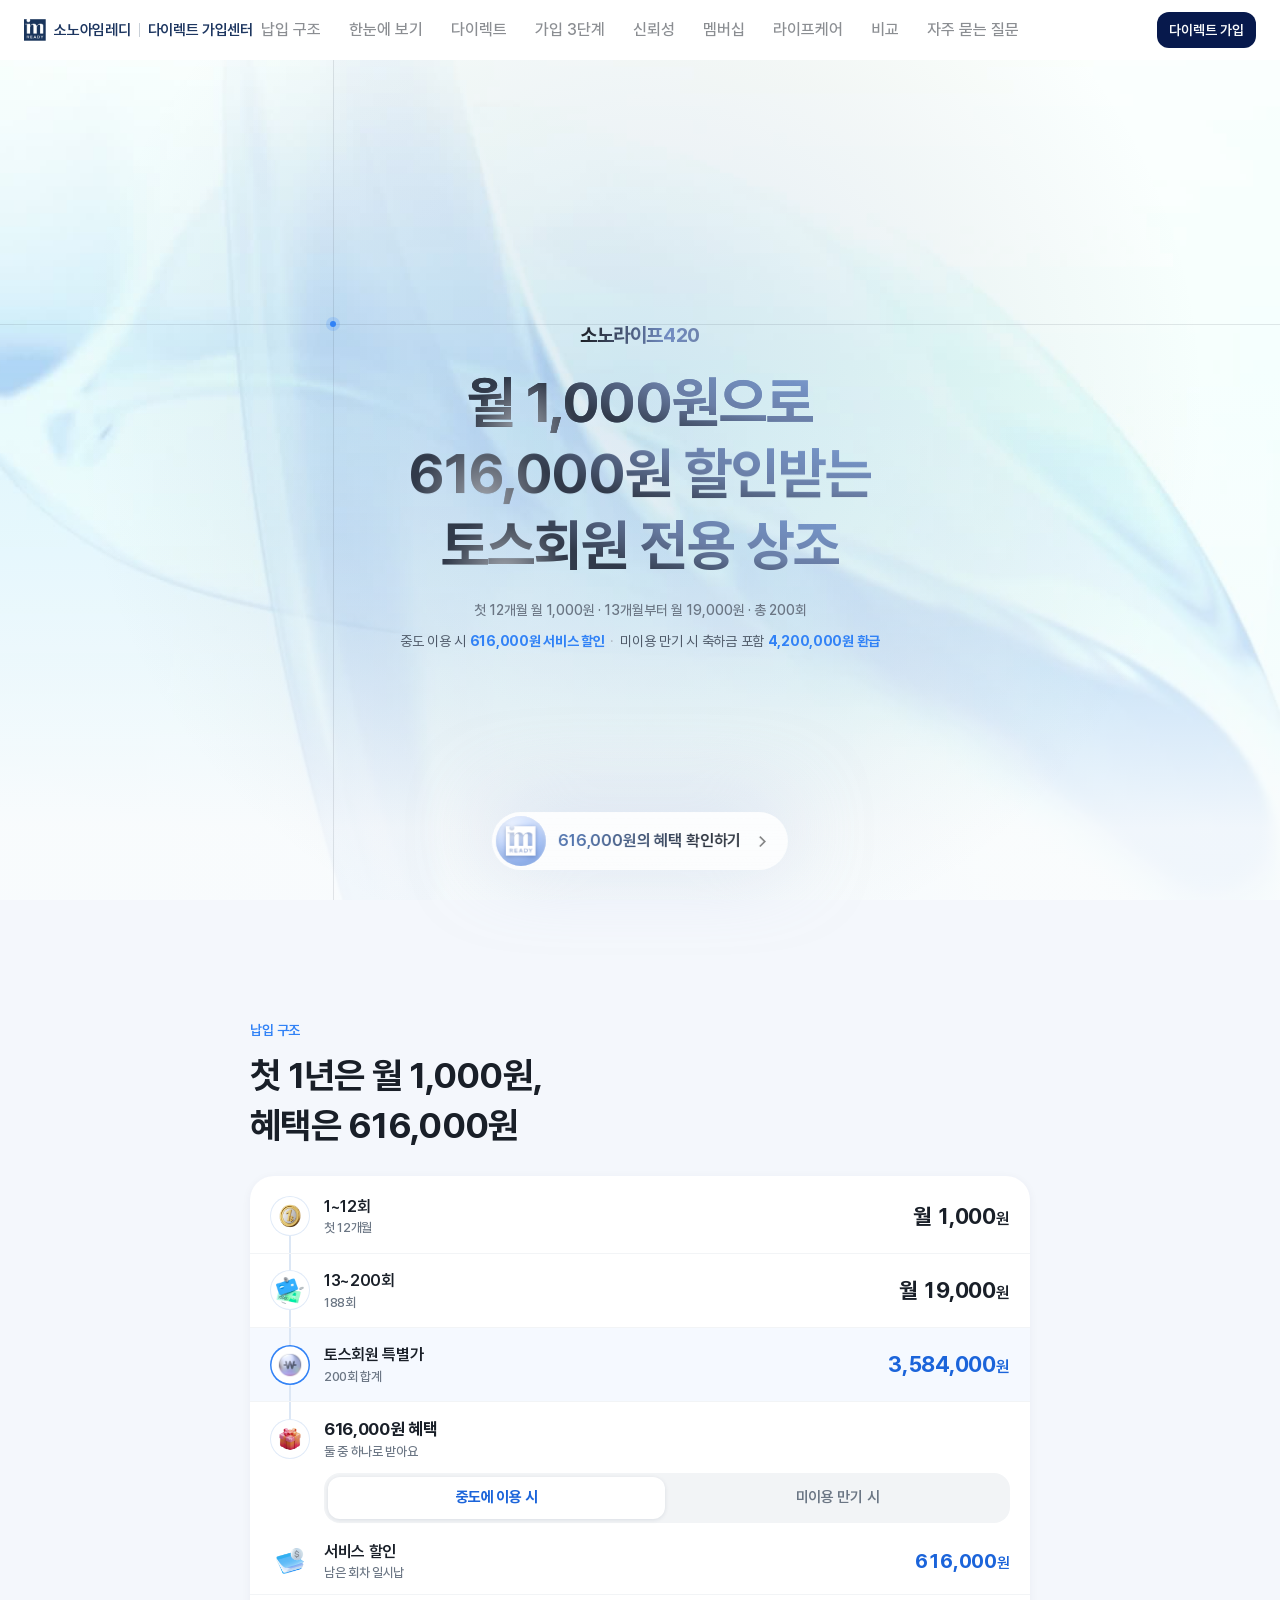
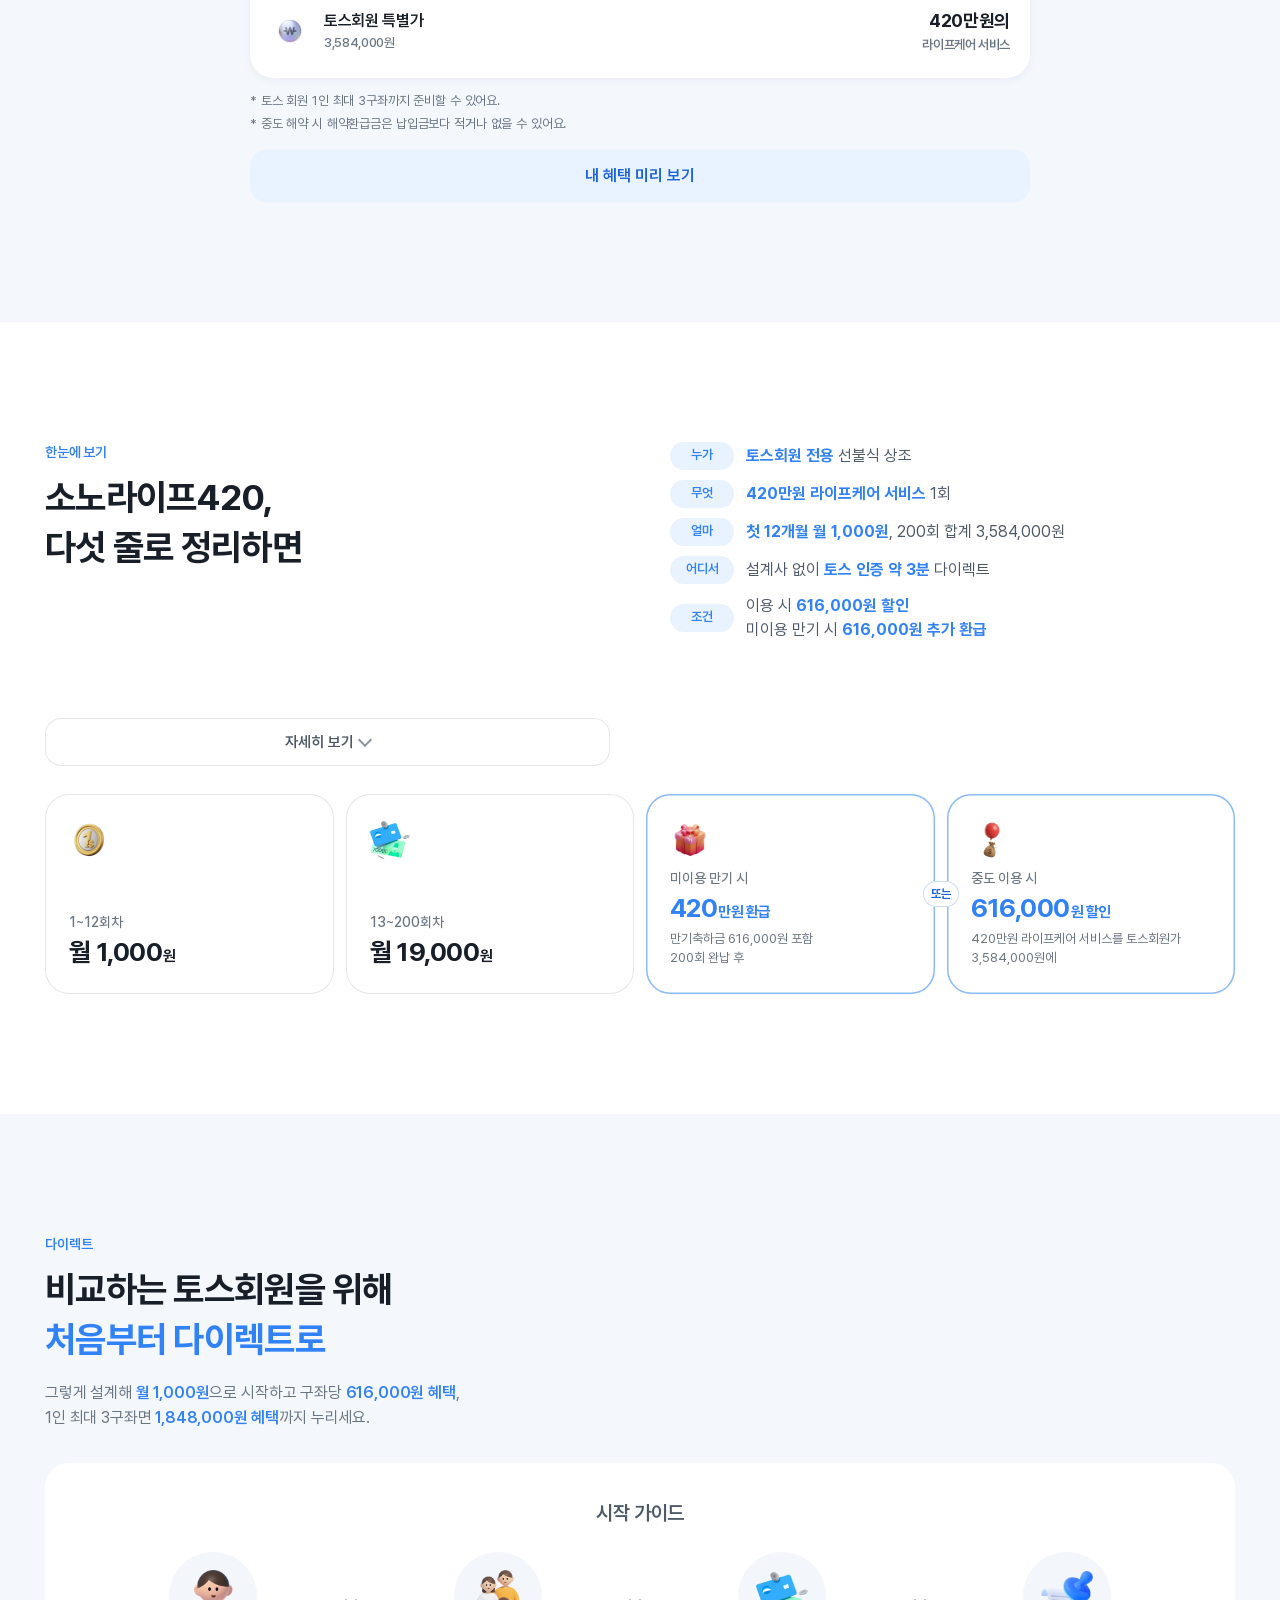
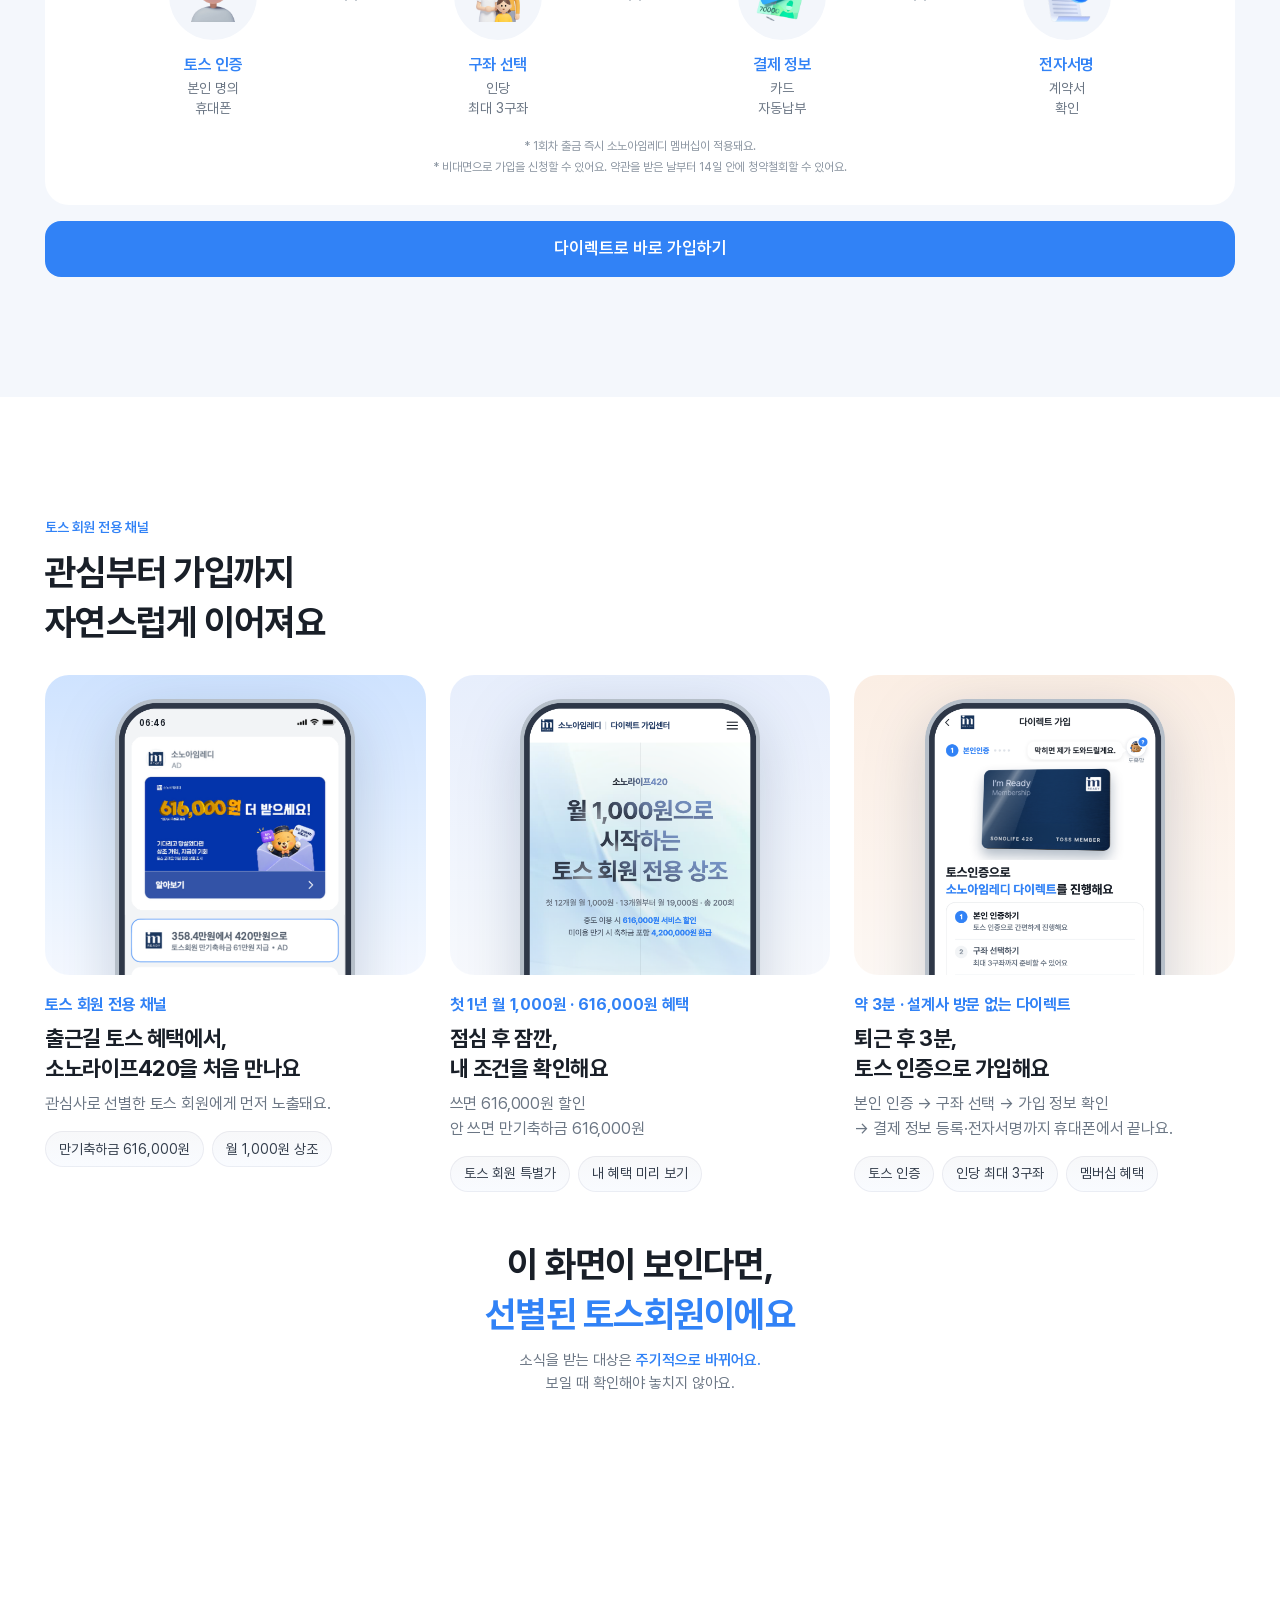
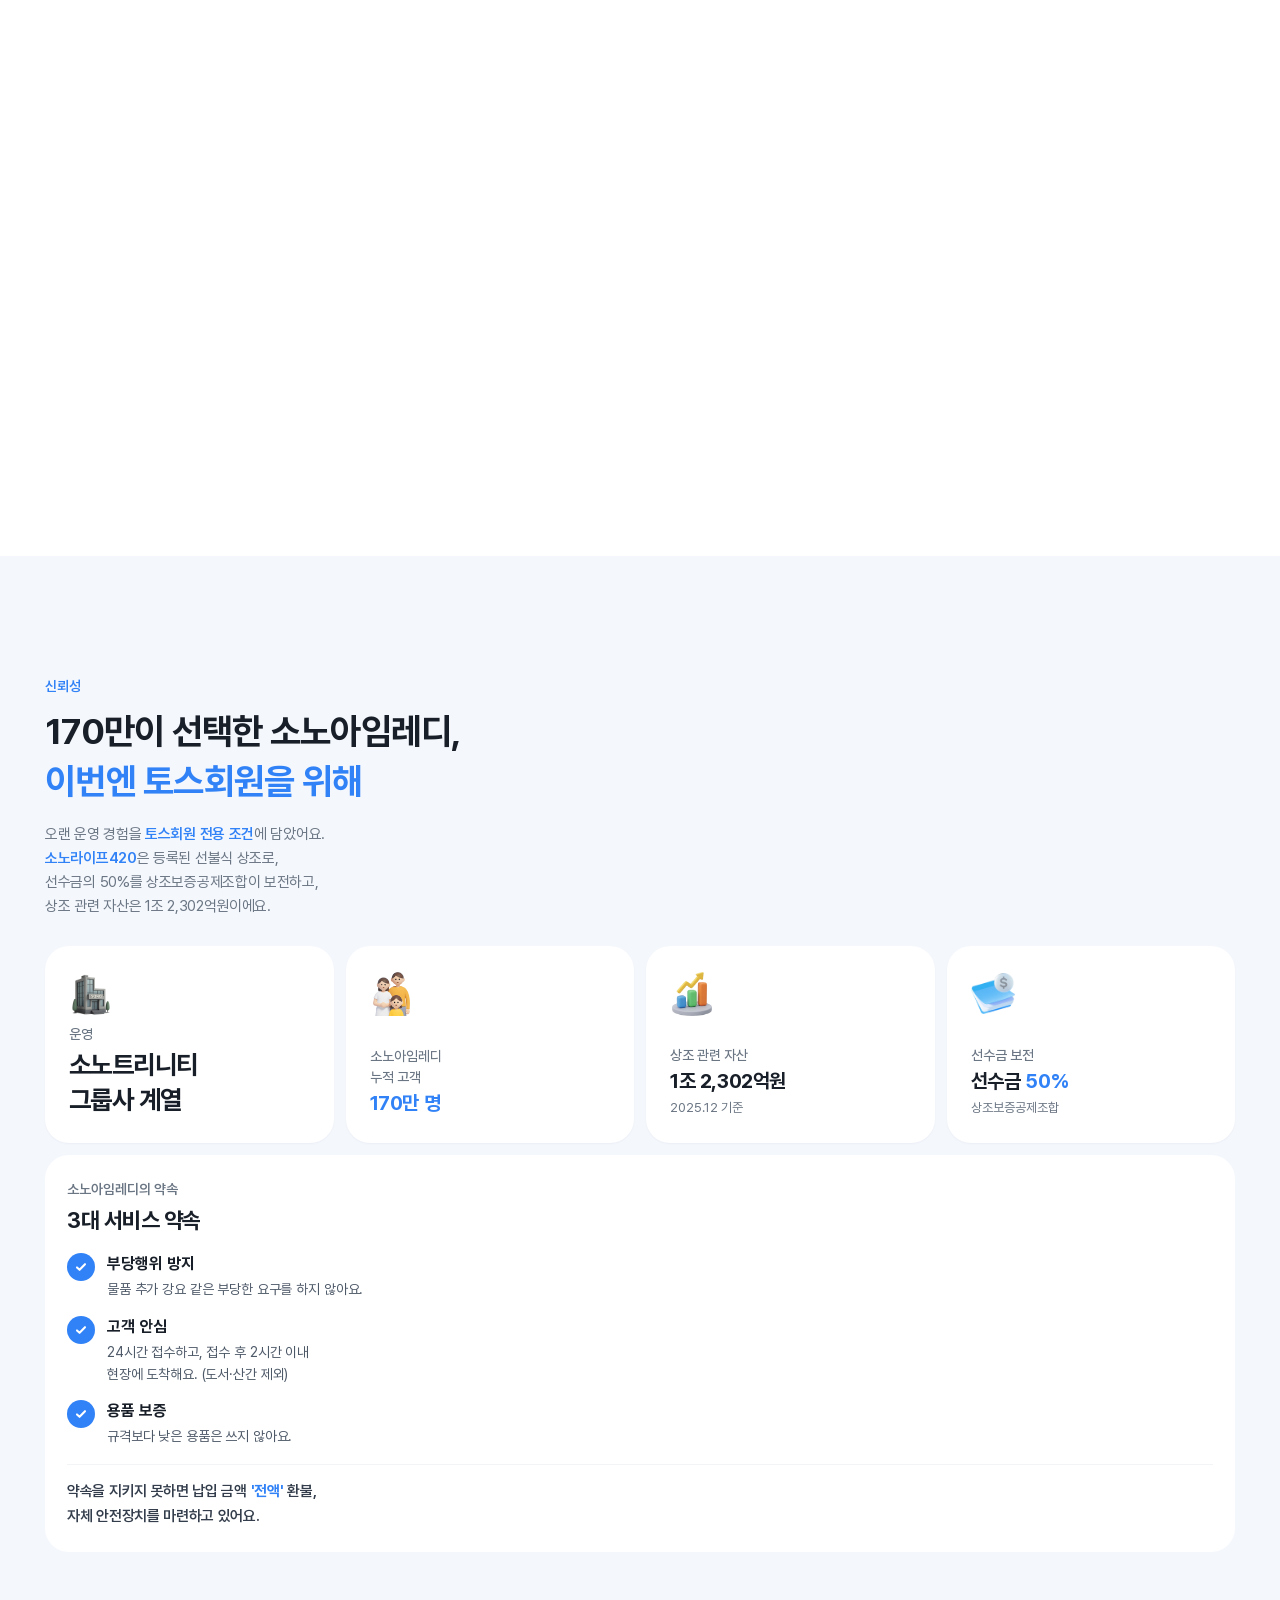
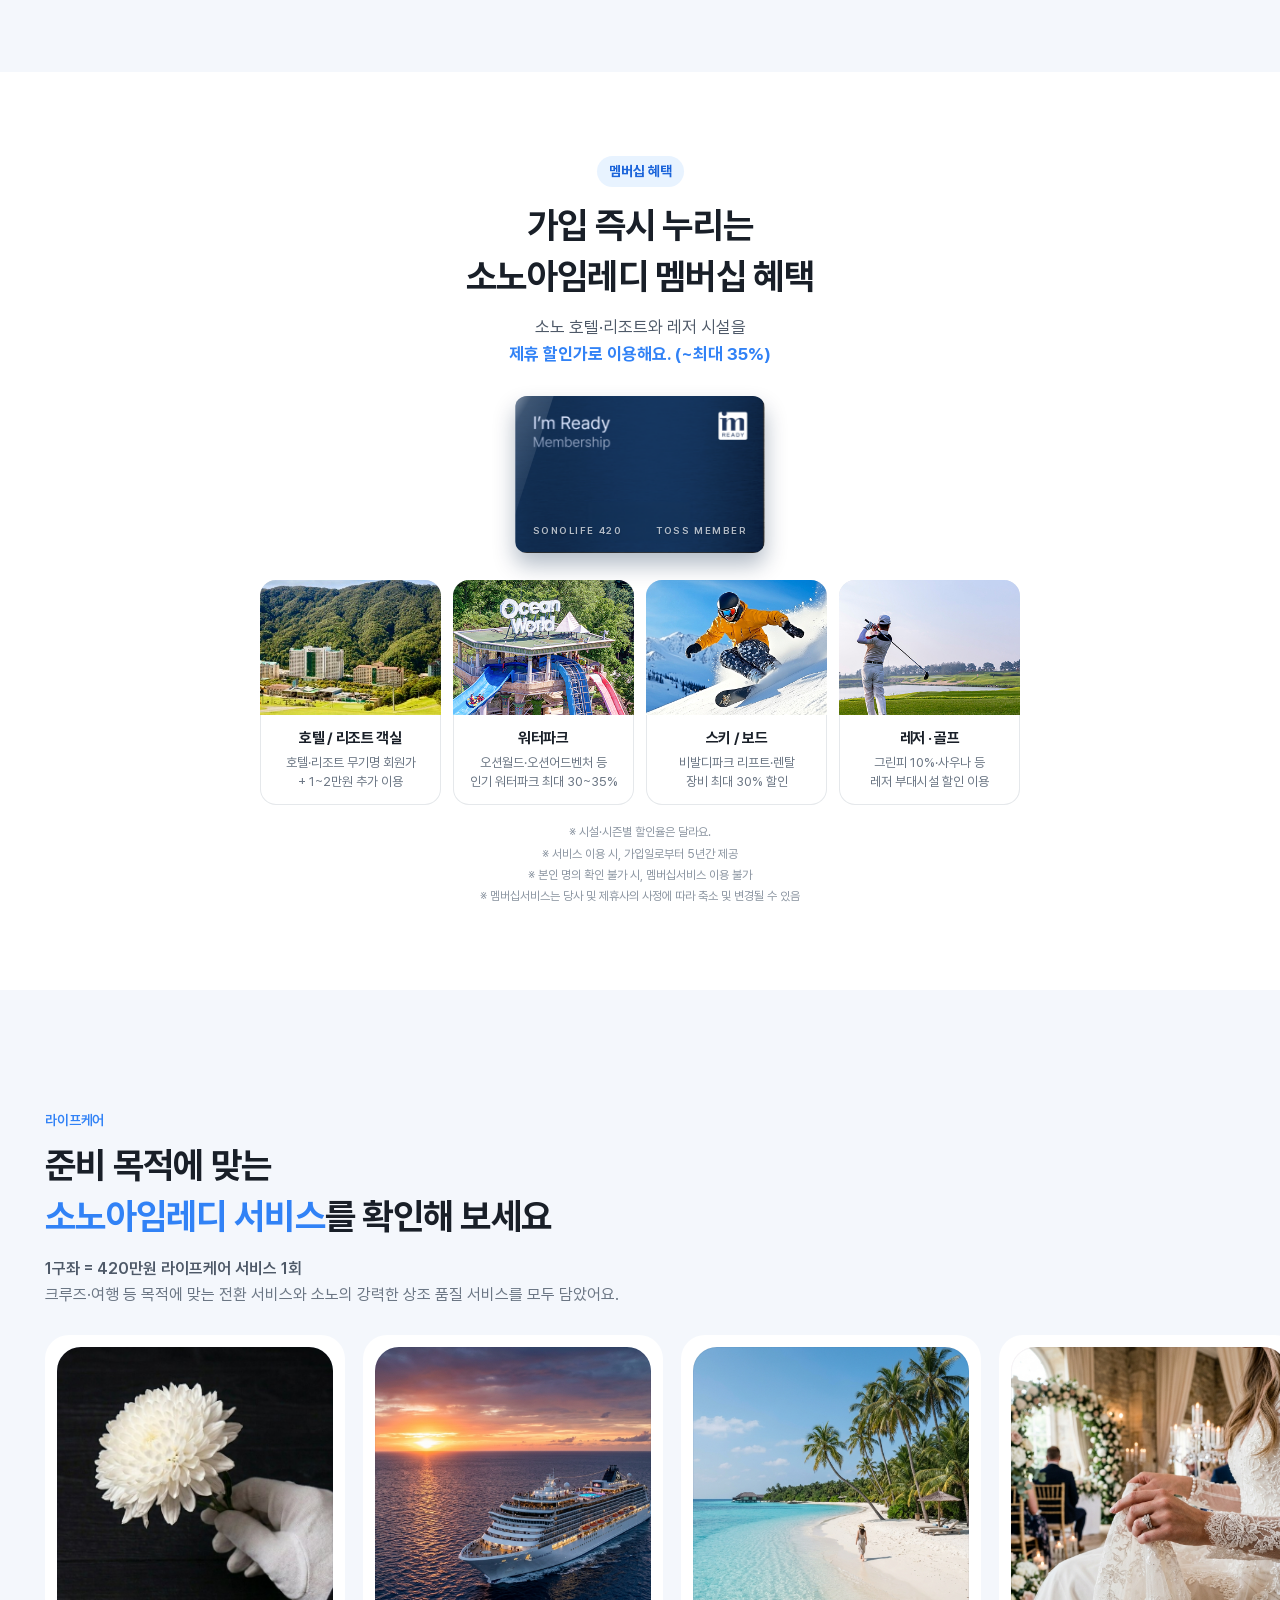
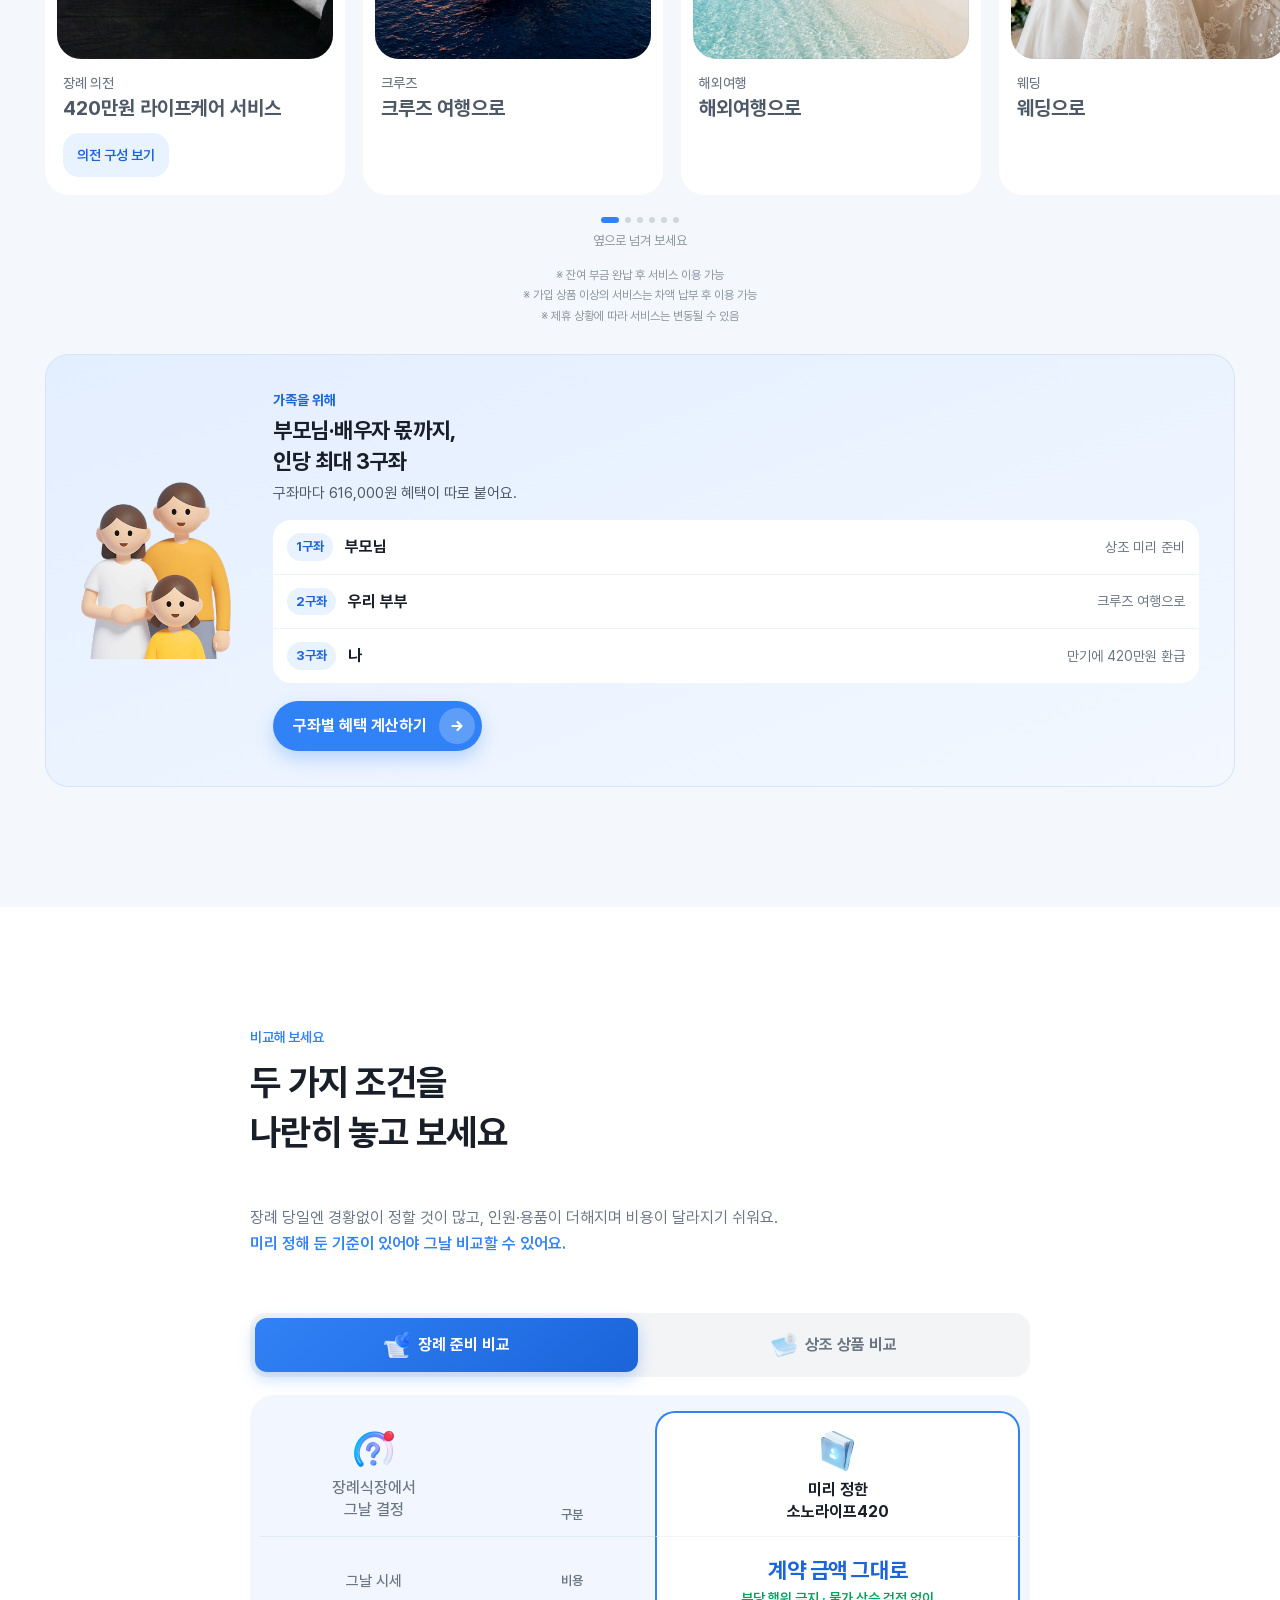
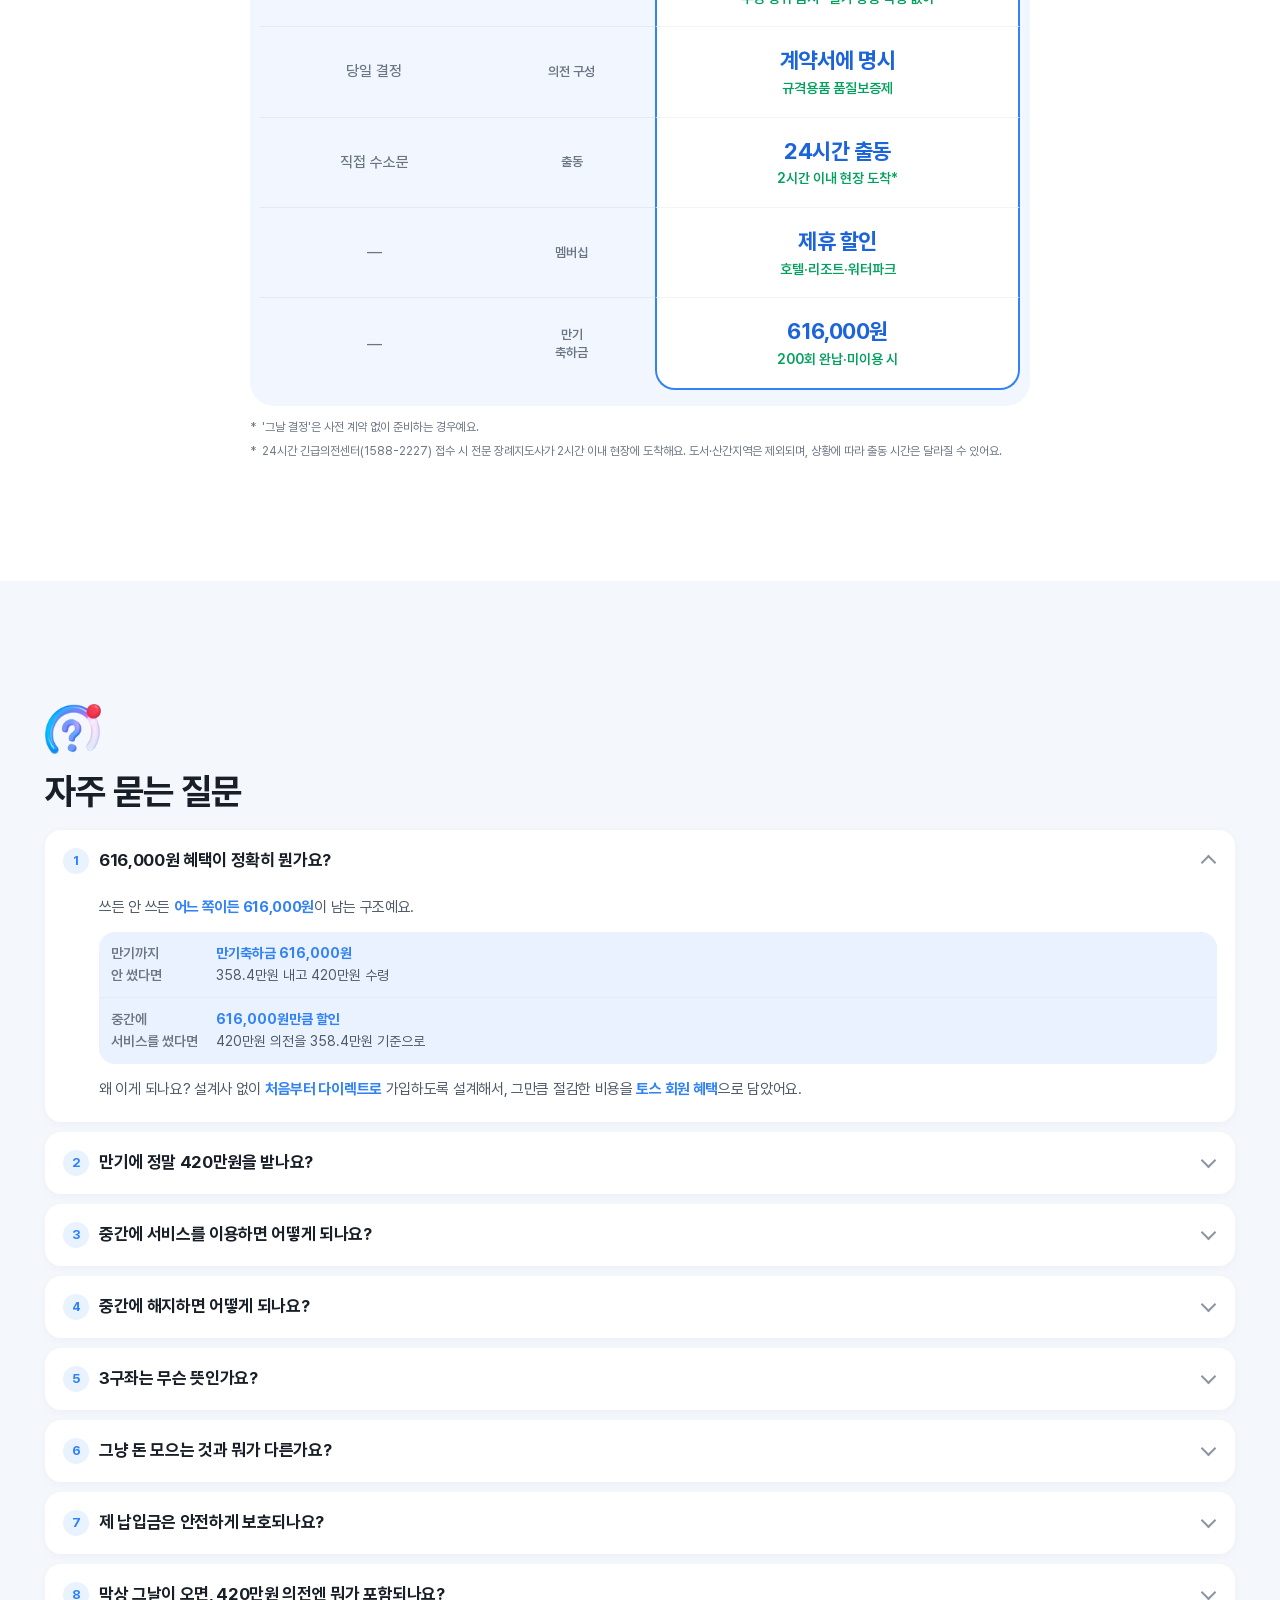
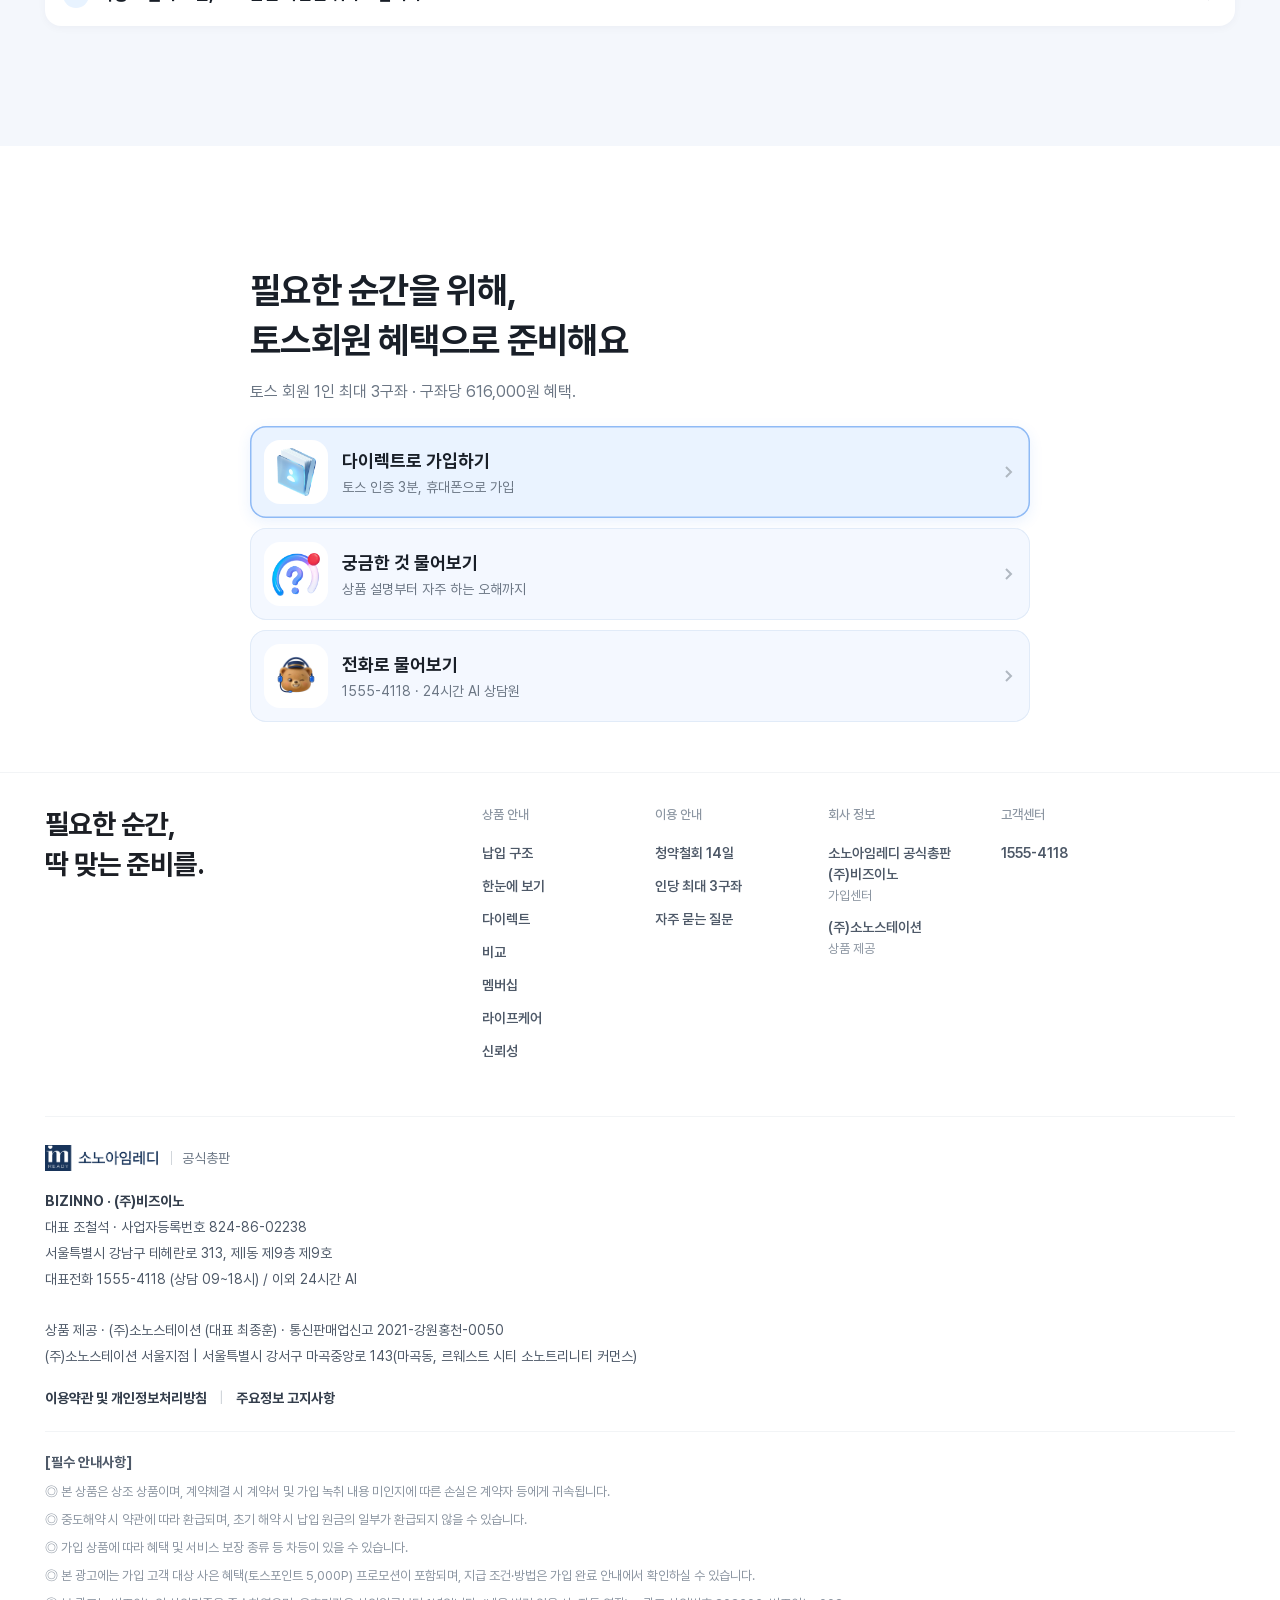
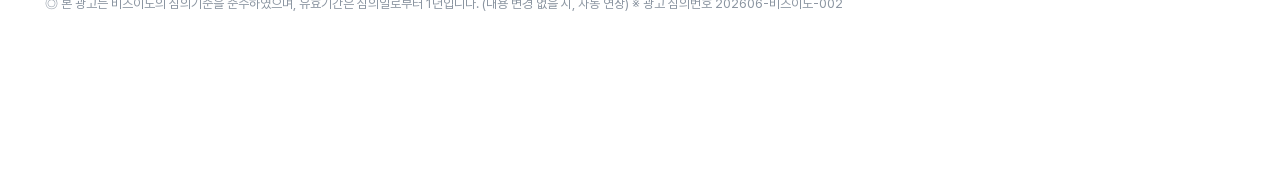
==== commit 6ed13462: "board: 히어로 설문 카드 제거(플로팅 바 단독)" ====
--- a/f/index.html
+++ b/f/index.html
@@ -1756,8 +1756,6 @@
 .qgc.qrow button{flex:0 0 auto;max-width:82%;height:38px;padding:0 14px;border-radius:999px;background:#fff;box-shadow:inset 0 0 0 1px #e5e8eb;font-size:14.5px;font-weight:600;color:#333d4b;white-space:nowrap;overflow:hidden;text-overflow:ellipsis}
 .qgc.qrow button:active{background:#f2f7ff;box-shadow:inset 0 0 0 1.5px #3182f6;color:#1b64da}
 .qsheet .qmsgs{min-height:140px}
-.hero .herocta{width:100.0%;max-width:420px;margin:22px auto 0;font-size:17px}
-body.herocta-on .ask{opacity:0;pointer-events:none;transform:translate(-50%,20px)}
 .cmpq{margin-top:10px}
 .cmpq .cq{color:var(--t5)}
 .cmpq .cql{display:grid;gap:8px;margin:12px 0}
@@ -1765,13 +1763,6 @@
 .cmpq .cql i{flex:0 0 22px;width:22px;height:22px;border-radius:50%;background:#3182f6;color:#fff;font-style:normal;font-size:13px;font-weight:700;display:grid;place-items:center}
 .cmpq .cql b{font-size:15.5px;font-weight:700;color:#191f28;letter-spacing:-0.02em}
 .cmpq .cqf{color:var(--t5)}
-.hcard{margin:22px auto 0;max-width:420px;background:linear-gradient(160deg,rgba(232,243,255,.96) 0%,rgba(216,232,253,.94) 55%,rgba(226,240,255,.96) 100.0%);backdrop-filter:blur(14px);-webkit-backdrop-filter:blur(14px);border-radius:22px;padding:18px 18px 16px;box-shadow:0 10px 28px rgba(2,32,71,.13),inset 0 1px 0 rgba(255,255,255,.7);text-align:left}
-.hcard .hcl{font-size:12.5px;font-weight:600;color:#5a7aa8;letter-spacing:-0.01em}
-.hcard .hcq{margin-top:6px;font-size:19px;font-weight:700;line-height:1.35;color:#16325c;letter-spacing:-0.03em}
-.hcard .hcs{margin-top:12px;font-size:13.5px;font-weight:600;color:#4e6a94;letter-spacing:-0.01em}
-.hcard .hcchips{display:flex;flex-wrap:wrap;gap:8px;margin-top:8px}
-.hcard .hcchips button{height:38px;padding:0 14px;border-radius:999px;background:rgba(255,255,255,.9);box-shadow:inset 0 0 0 1px rgba(120,160,215,.35);font-size:14.5px;font-weight:600;color:#26456f}
-.hcard .hcchips button:active{background:#fff;box-shadow:inset 0 0 0 1.5px #3182f6;color:#1b64da}
 .agdim{position:fixed;inset:0;z-index:13000;background:rgba(0,0,0,.45);display:flex;align-items:flex-end;justify-content:center}
 .agdim[hidden]{display:none}
 body.agsheet-open{overflow:hidden}
@@ -2355,17 +2346,6 @@
     <p class="eyebrow">소노라이프420</p>
     <h1><span class="row"><span>월 1,000원으로</span><span class="rot"><em id="rotw" data-words="시작하는|616,000원 할인받는|만기 때 616,000원 축하금까지 받는|소노아임레디 멤버십 누리는">시작하는</em></span></span><span>토스회원 전용 상조</span></h1>
     <p class="hsub"><span class="hs">첫 12개월 월 1,000원</span><span class="sep"> · </span><span class="hs">13개월부터 월 19,000원 · 총 200회</span></p><p class="hben"><span>중도 이용 시 <b>616,000원 서비스 할인</b></span><i aria-hidden="true"> · </i><span>미이용 만기 시 축하금 포함 <b>4,200,000원 환급</b></span></p>
-    <div class="hcard herocta" id="heroCard">
-<p class="hcl">30초면 끝나요</p>
-<p class="hcq">616,000원의 혜택,<br>지금 확인해 보세요</p>
-<p class="hcs">누구를 위한 준비인가요?</p>
-<div class="hcchips">
-<button type="button" data-hero-who="me" data-track="cta_hero_flow">나</button>
-<button type="button" data-hero-who="parents" data-track="cta_hero_flow">부모님</button>
-<button type="button" data-hero-who="spouse" data-track="cta_hero_flow">배우자</button>
-<button type="button" data-hero-who="family" data-track="cta_hero_flow">가족 함께</button>
-</div>
-</div>
   </div>
 </section>
 <section class="s2 band" id="structure" data-sec="structure">
@@ -3910,10 +3890,6 @@
 (function(){var sec=document.getElementById("faq");if(!sec)return;var tabs=sec.querySelectorAll(".fqtabs [role=tab]"),groups=sec.querySelectorAll(".fqg");if(!tabs.length)return;function sel(g){tabs.forEach(function(t){t.setAttribute("aria-selected",t.getAttribute("data-g")===g?"true":"false")});groups.forEach(function(x){x.hidden=x.getAttribute("data-g")!==g})}sec.classList.add("tabs-on");sel("intro");tabs.forEach(function(t){t.addEventListener("click",function(){sel(t.getAttribute("data-g"))})});})();
 </script>
 <script>
-(function(){var c=document.querySelector(".hero .herocta");if(!c||!("IntersectionObserver" in window))return;
-new IntersectionObserver(function(es){es.forEach(function(e){document.body.classList.toggle("herocta-on",e.isIntersecting)})},{threshold:.35}).observe(c);})();
-</script>
-<script>
 (function(){
   var dim2=document.getElementById("agDim2"),
       allBtn=document.getElementById("agAllBtn"), rows=document.querySelectorAll(".agbox .agchk"),
@@ -3950,17 +3926,6 @@
     return true;
   };
   document.addEventListener("keydown",function(e){ if(e.key==="Escape" && !dim2.hidden) dim2.hidden=true; });
-  // 히어로 설문 카드 → 관심 대상 선택 후 플로우 진입
-  document.querySelectorAll("[data-hero-who]").forEach(function(b){
-    b.addEventListener("click",function(){
-      var v=b.getAttribute("data-hero-who");
-      var op=document.querySelector("[data-flow-open]"); if(op) op.click();
-      setTimeout(function(){
-        var t=document.querySelector('[data-tiles="who"] button[data-v="'+v+'"]');
-        if(t) t.click();
-      },140);
-    });
-  });
 })();
 </script>
 <div class="resumebar" id="resumeBar" hidden>
